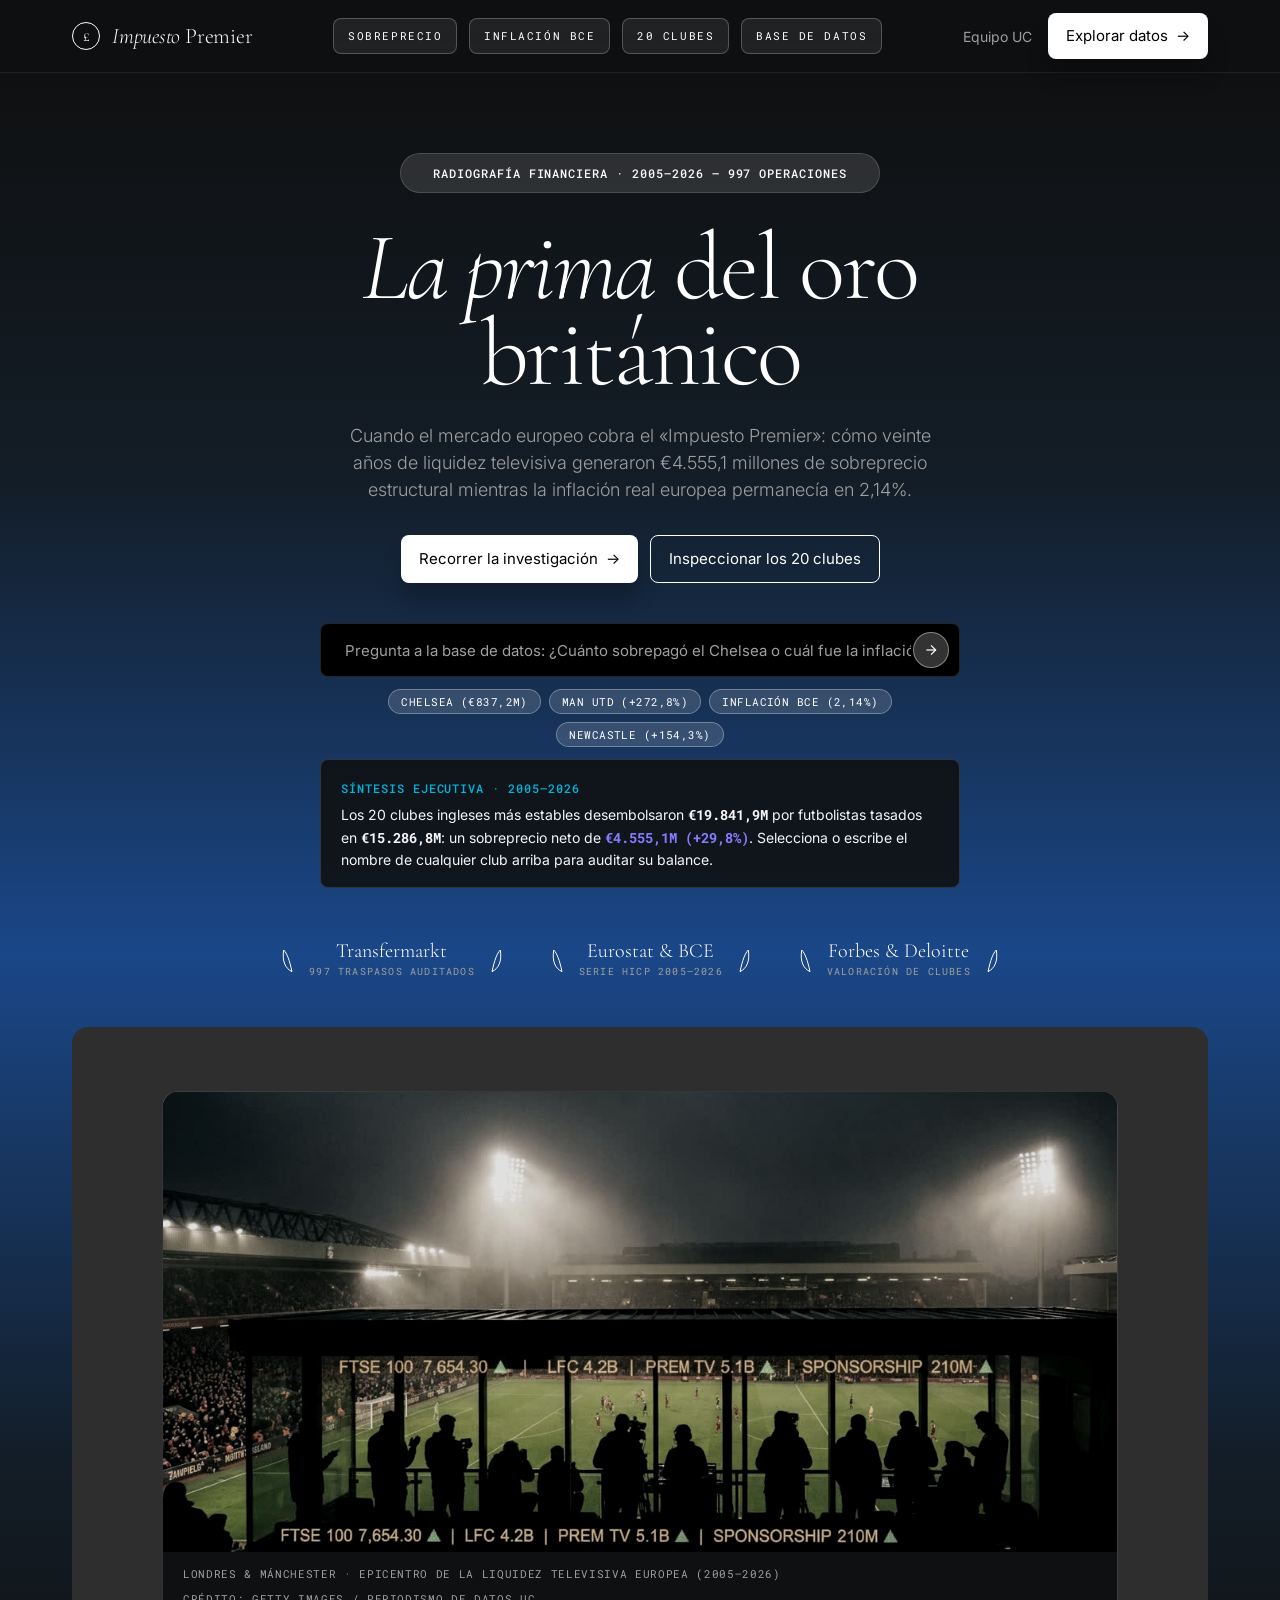
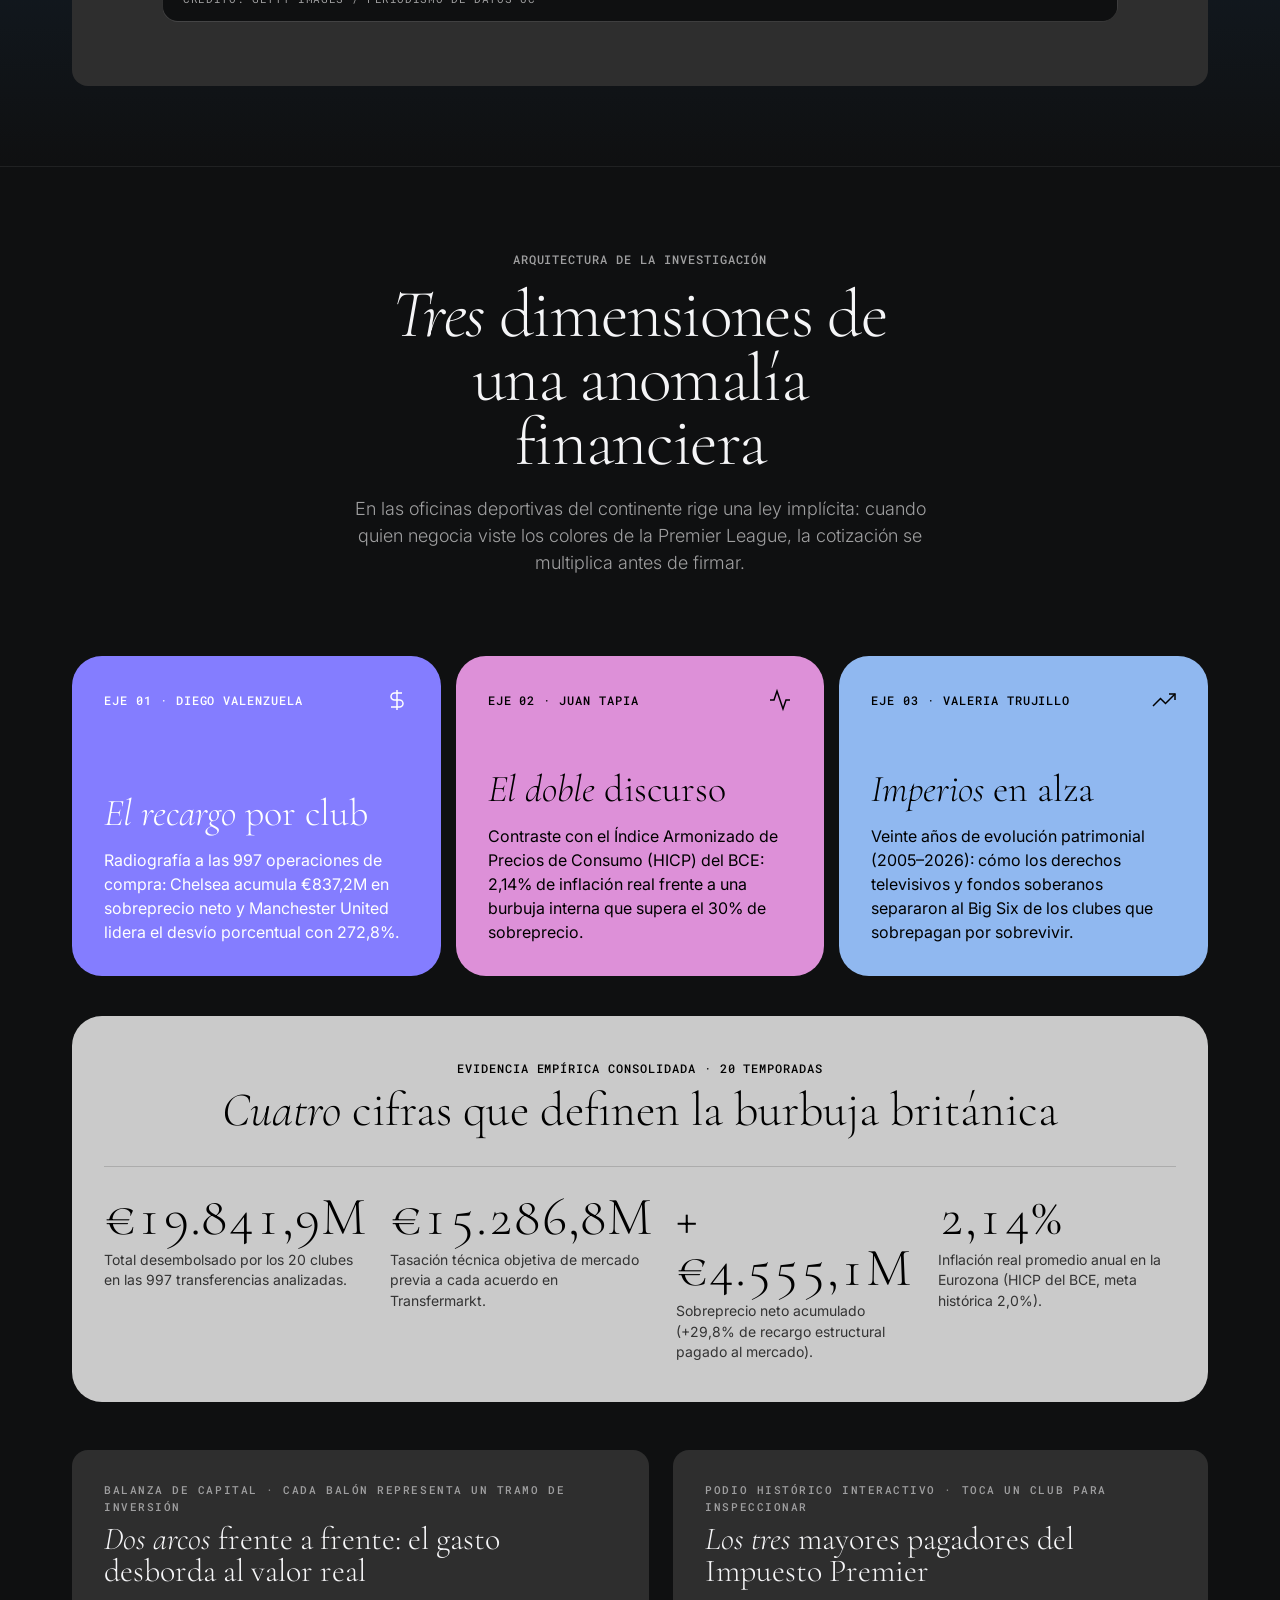
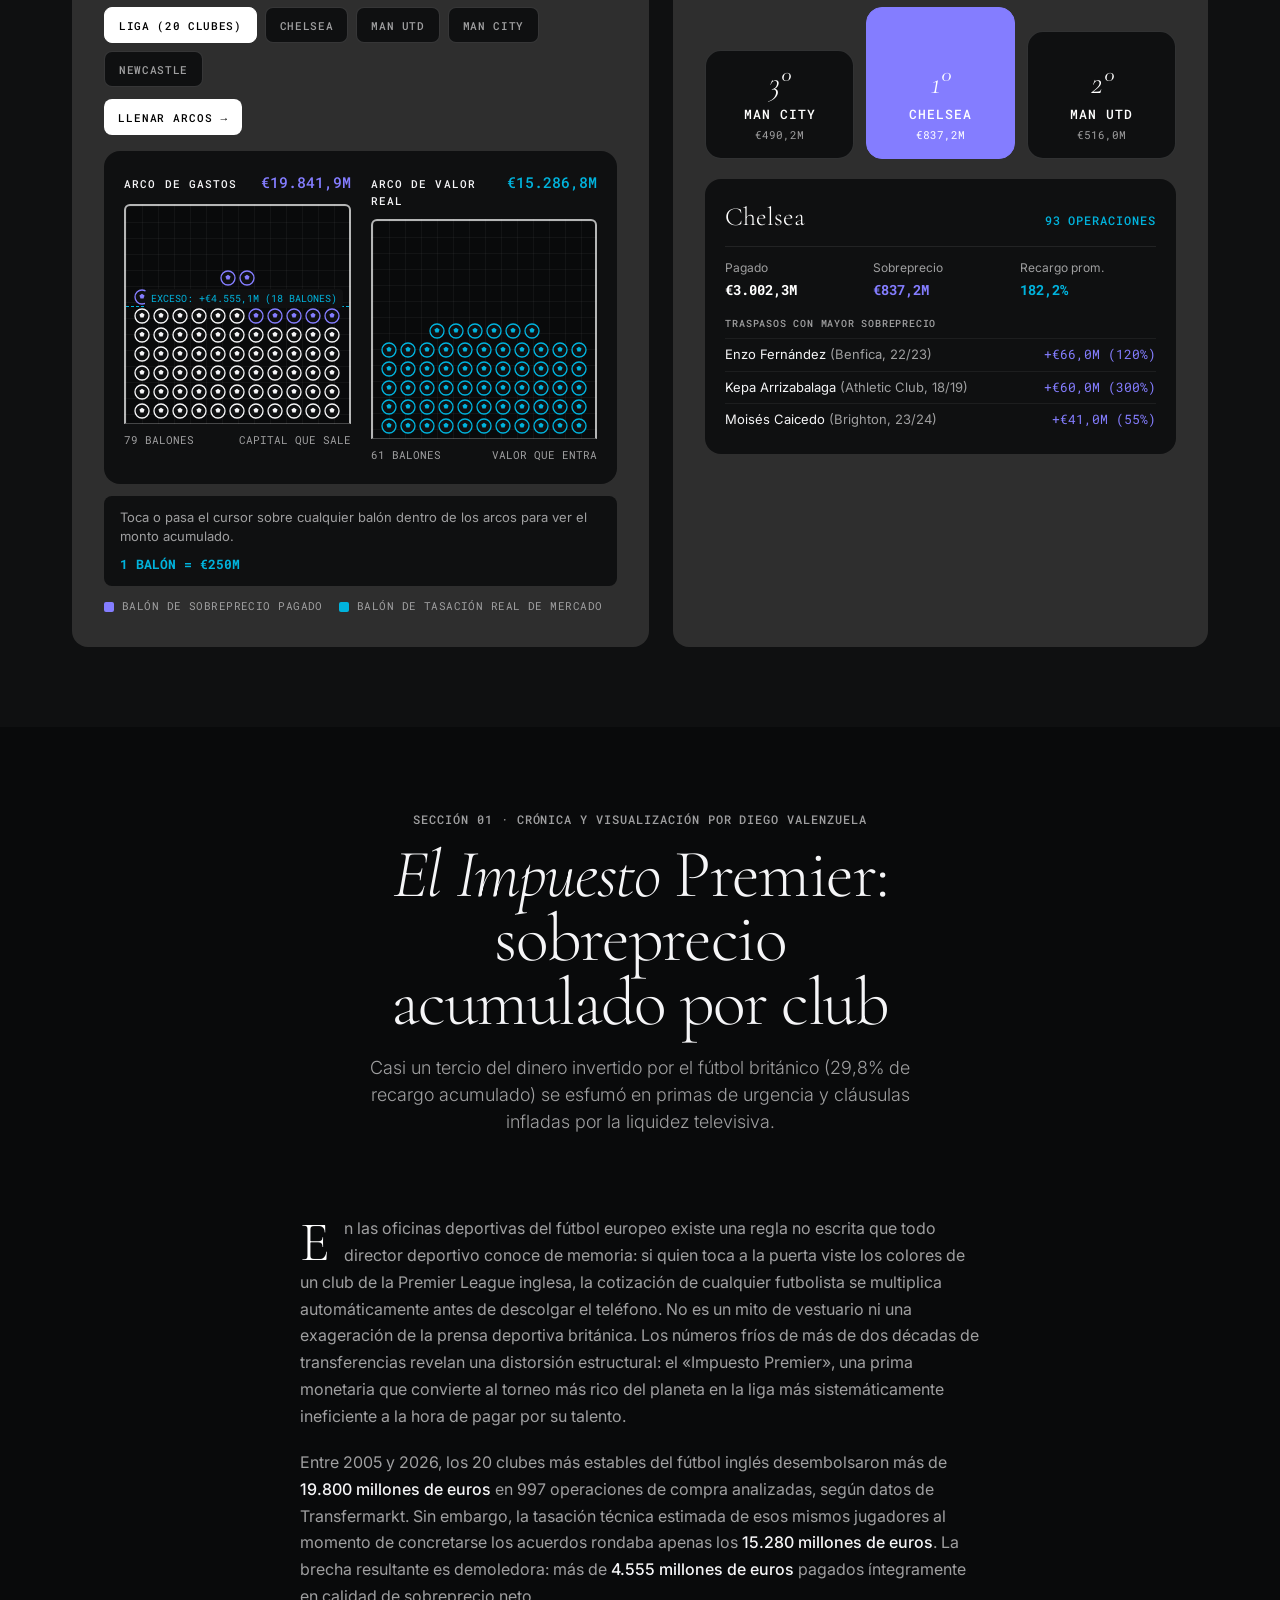
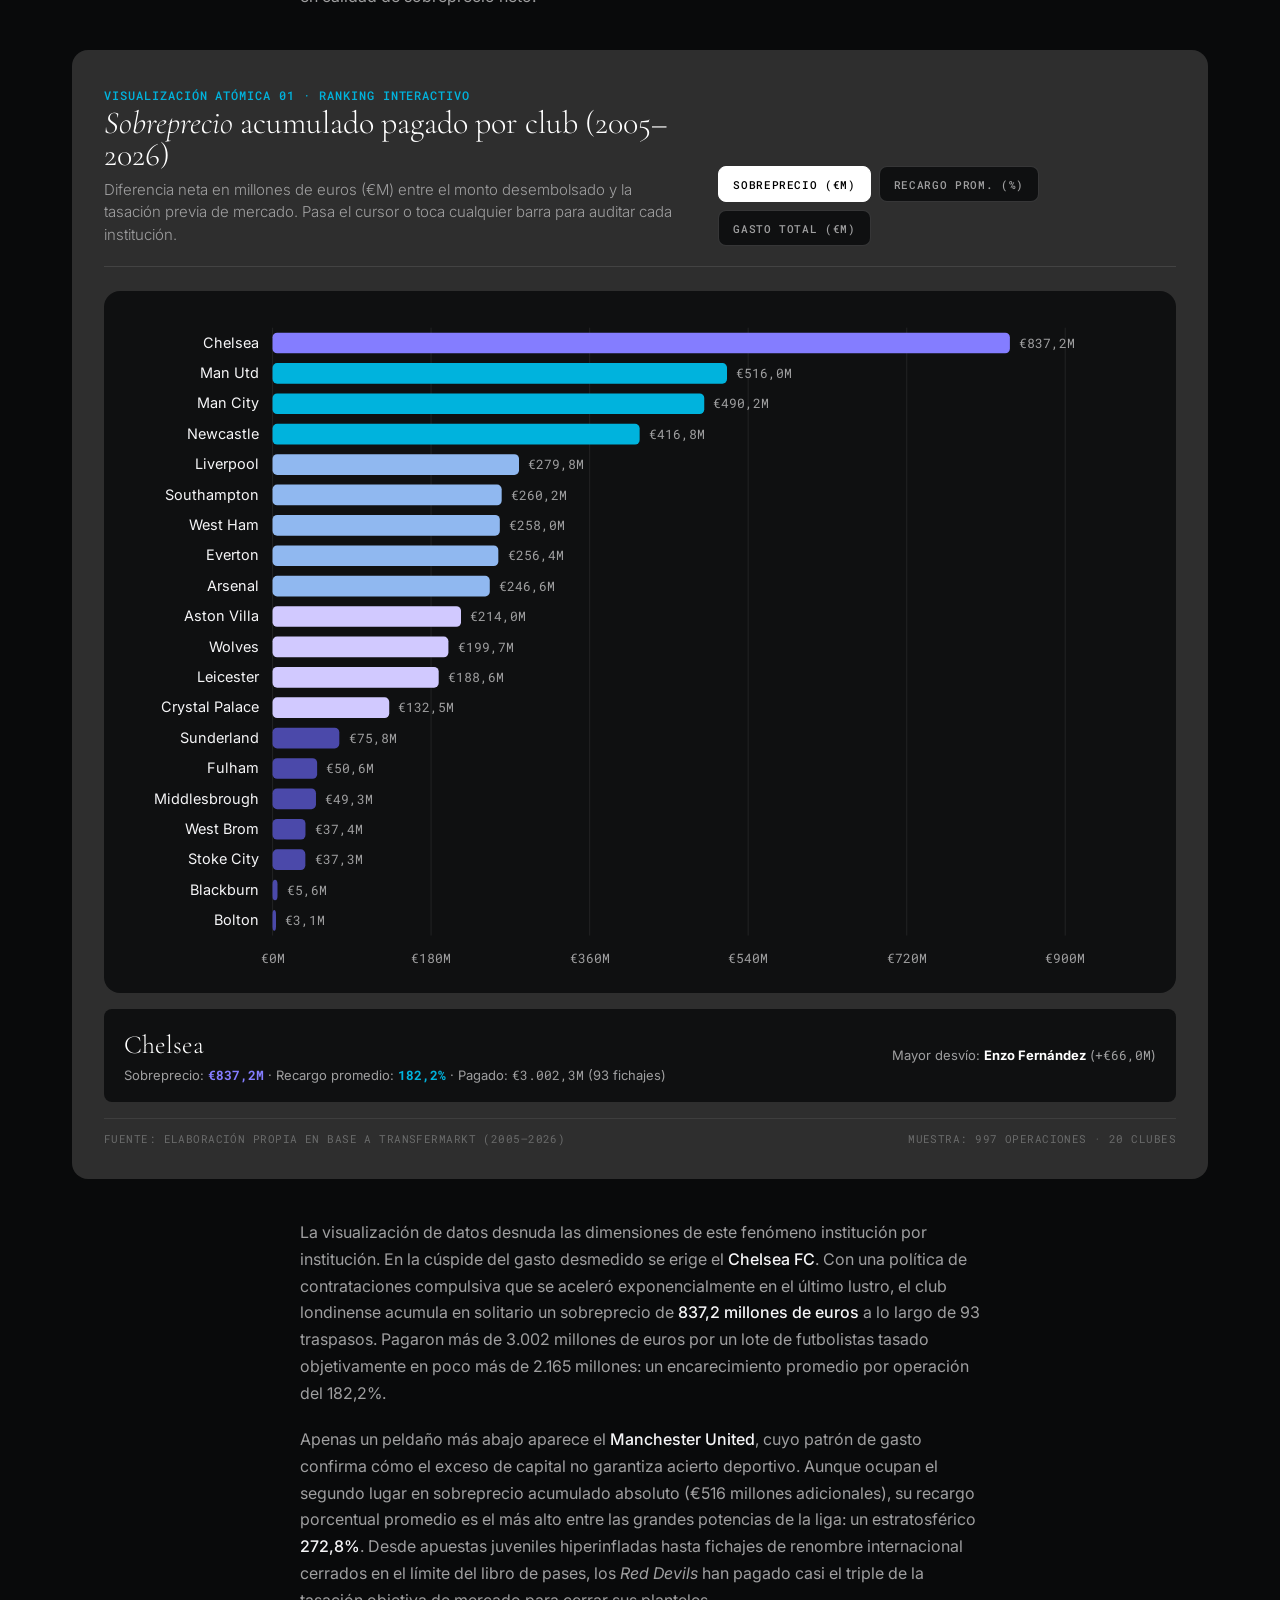
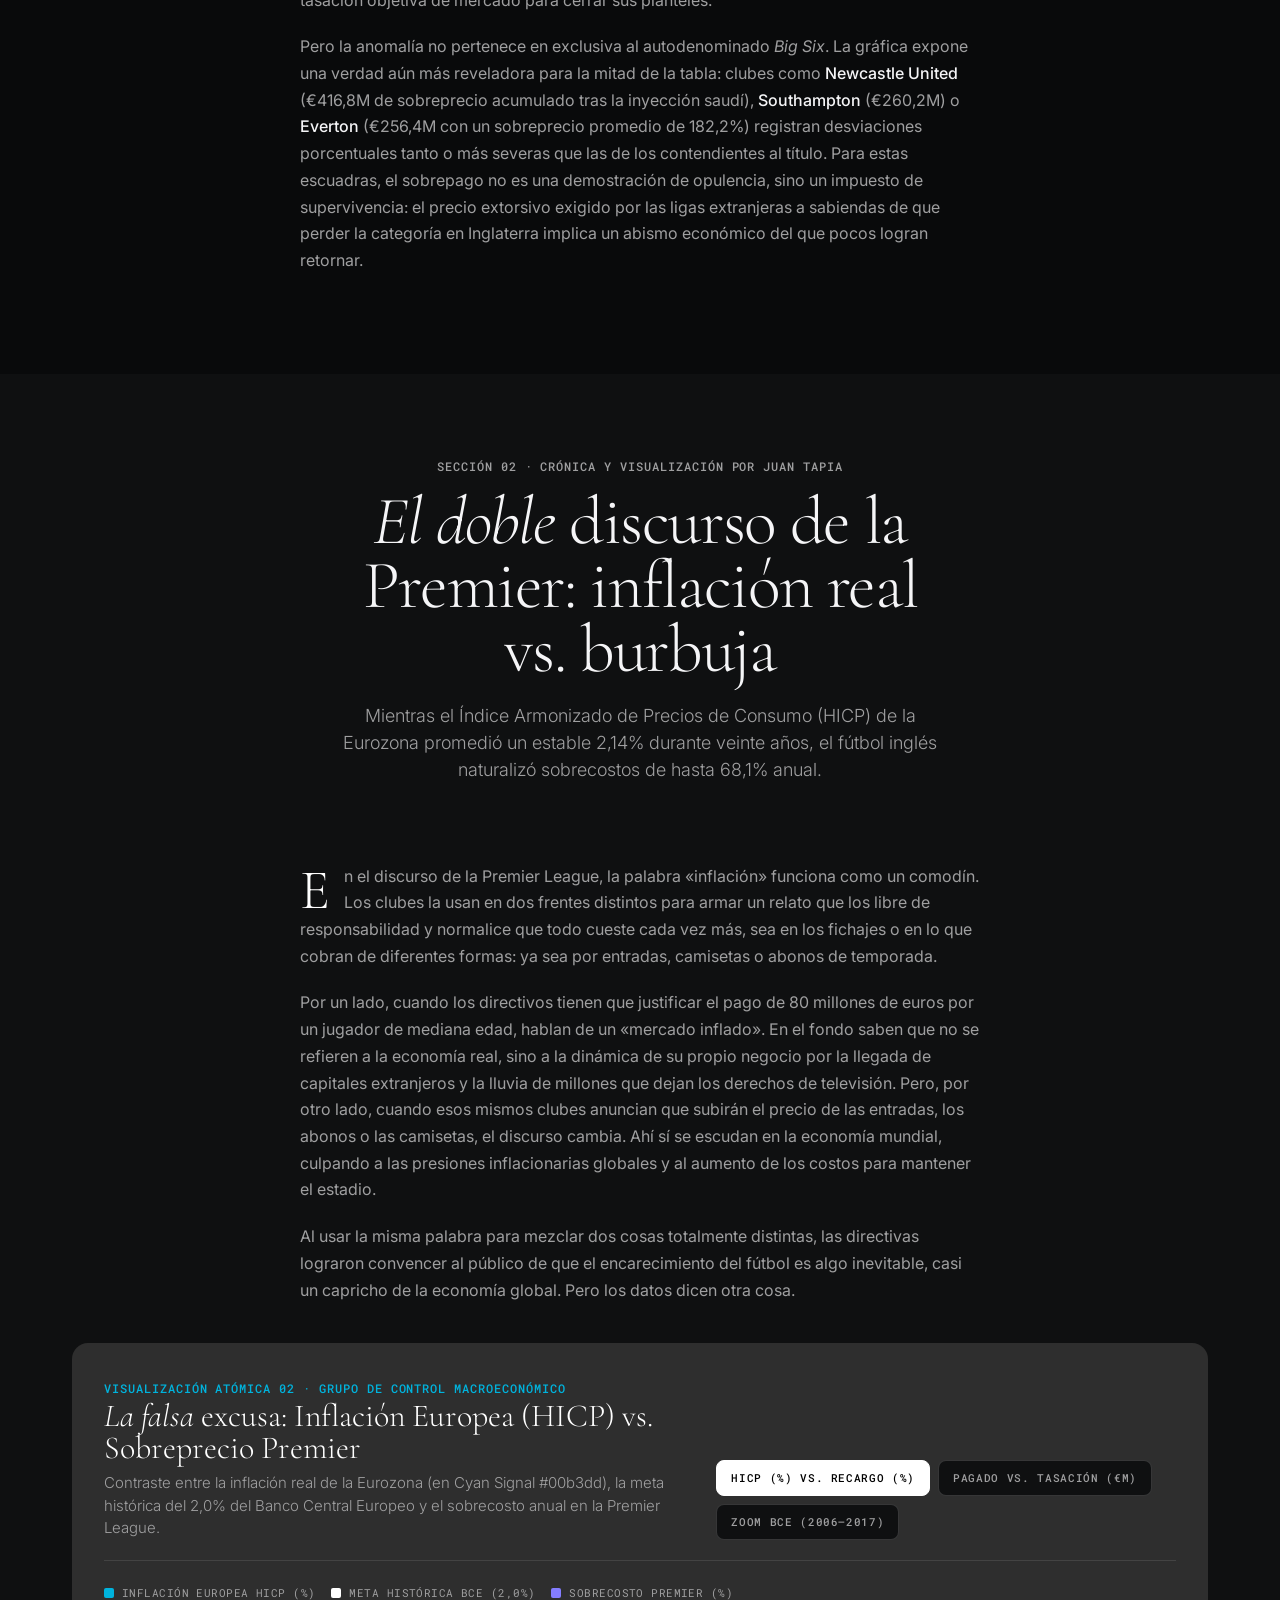
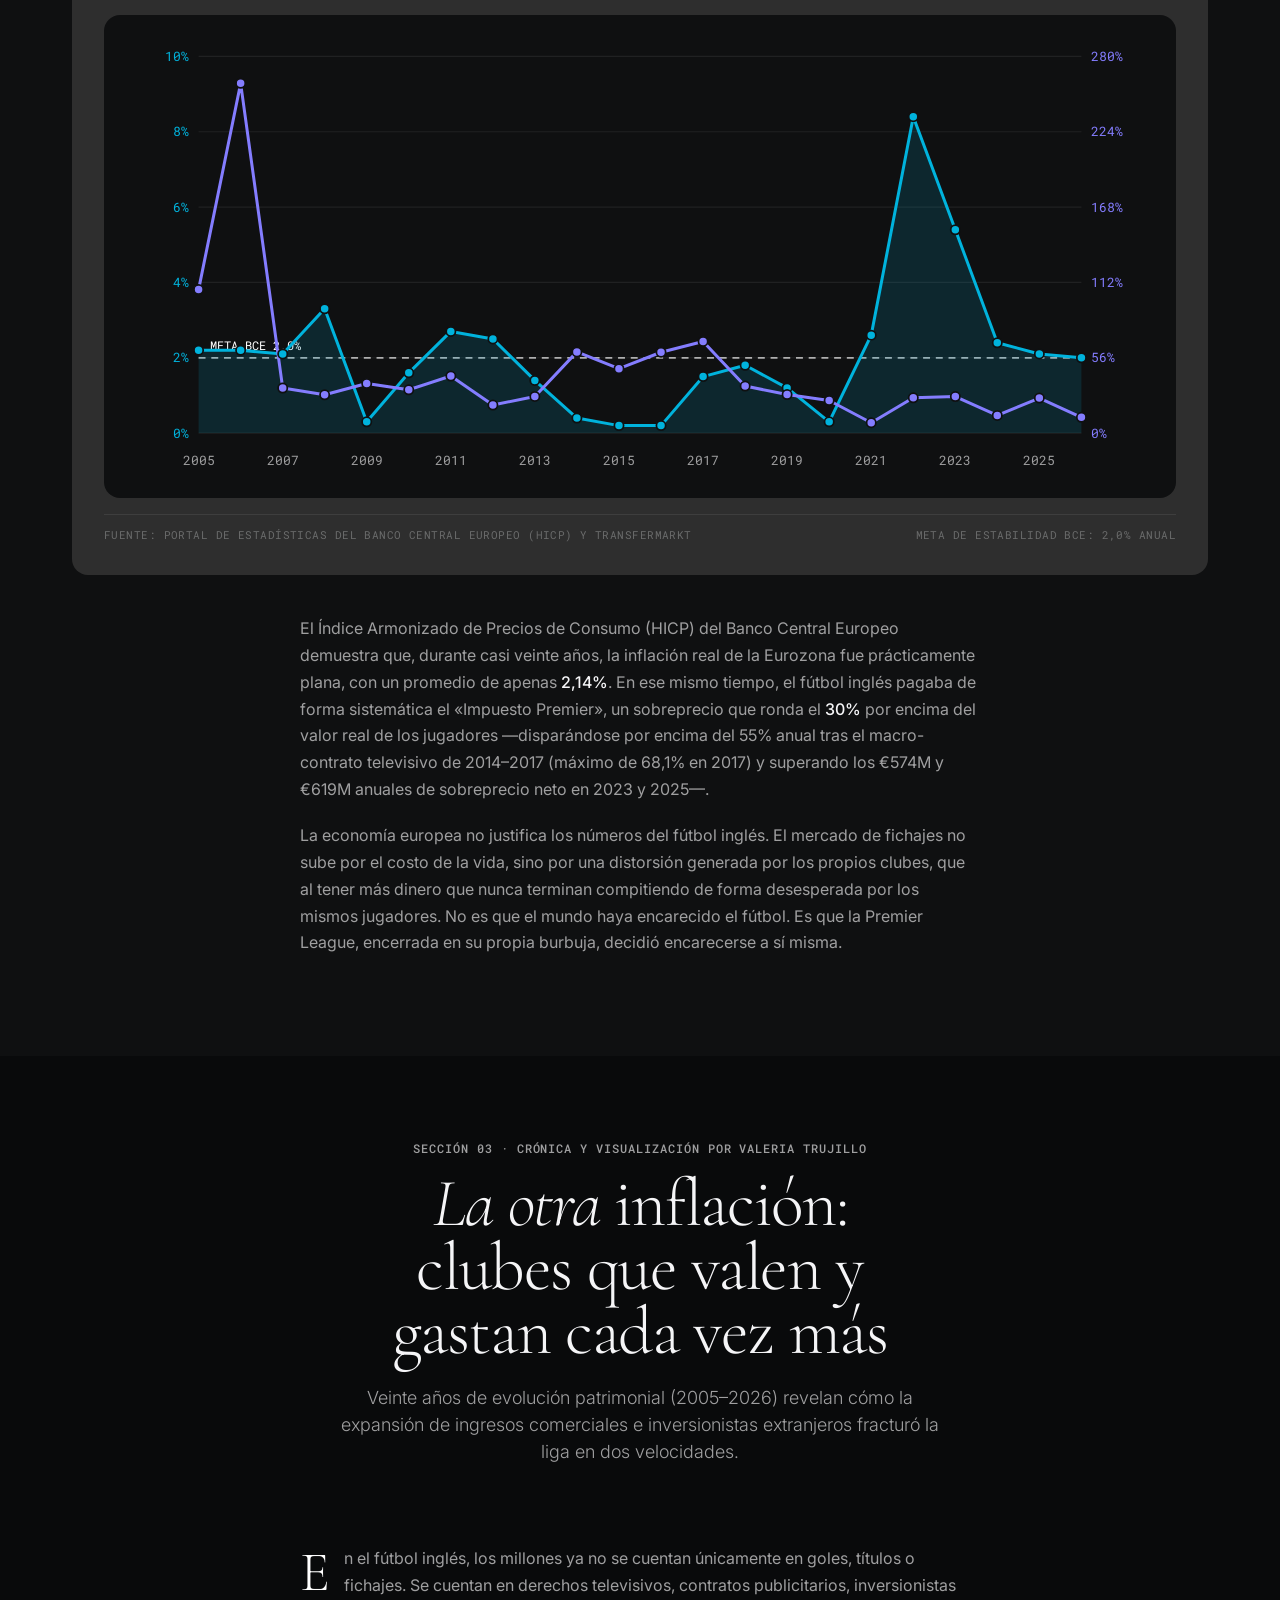
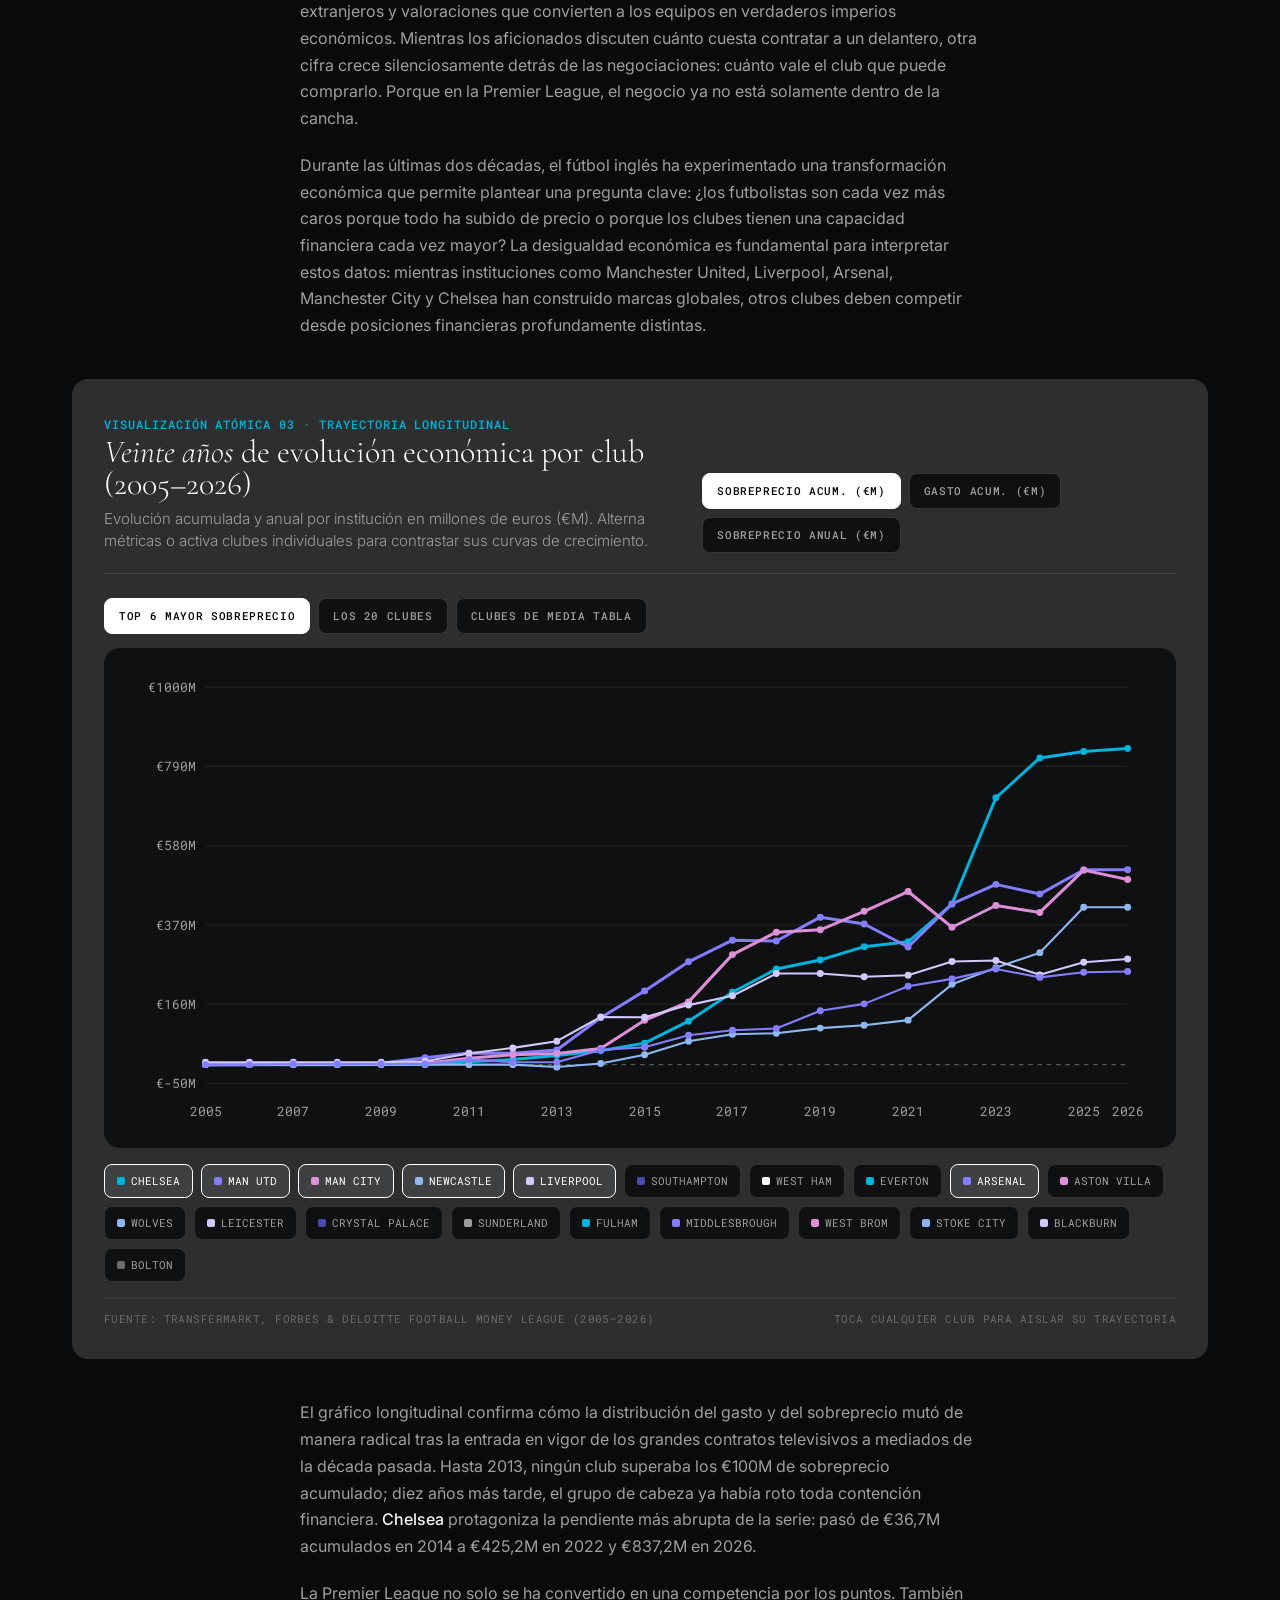
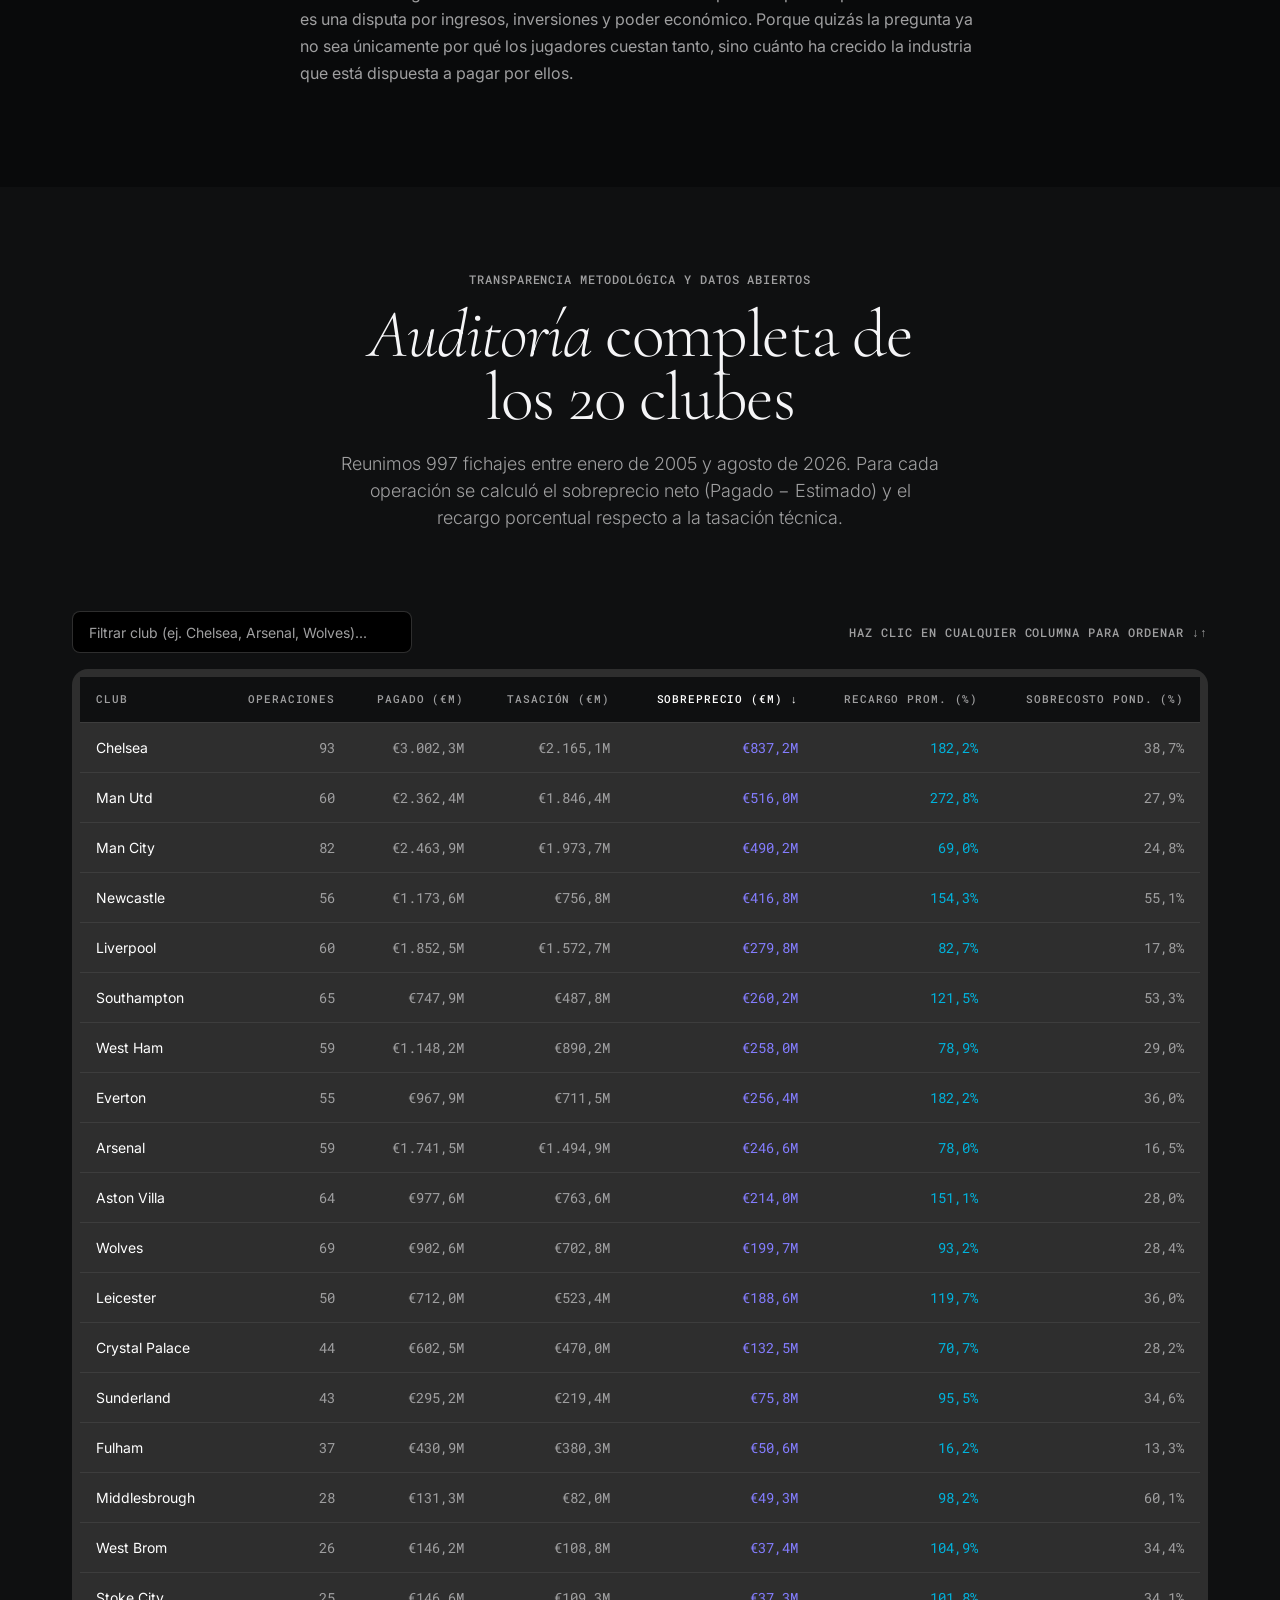
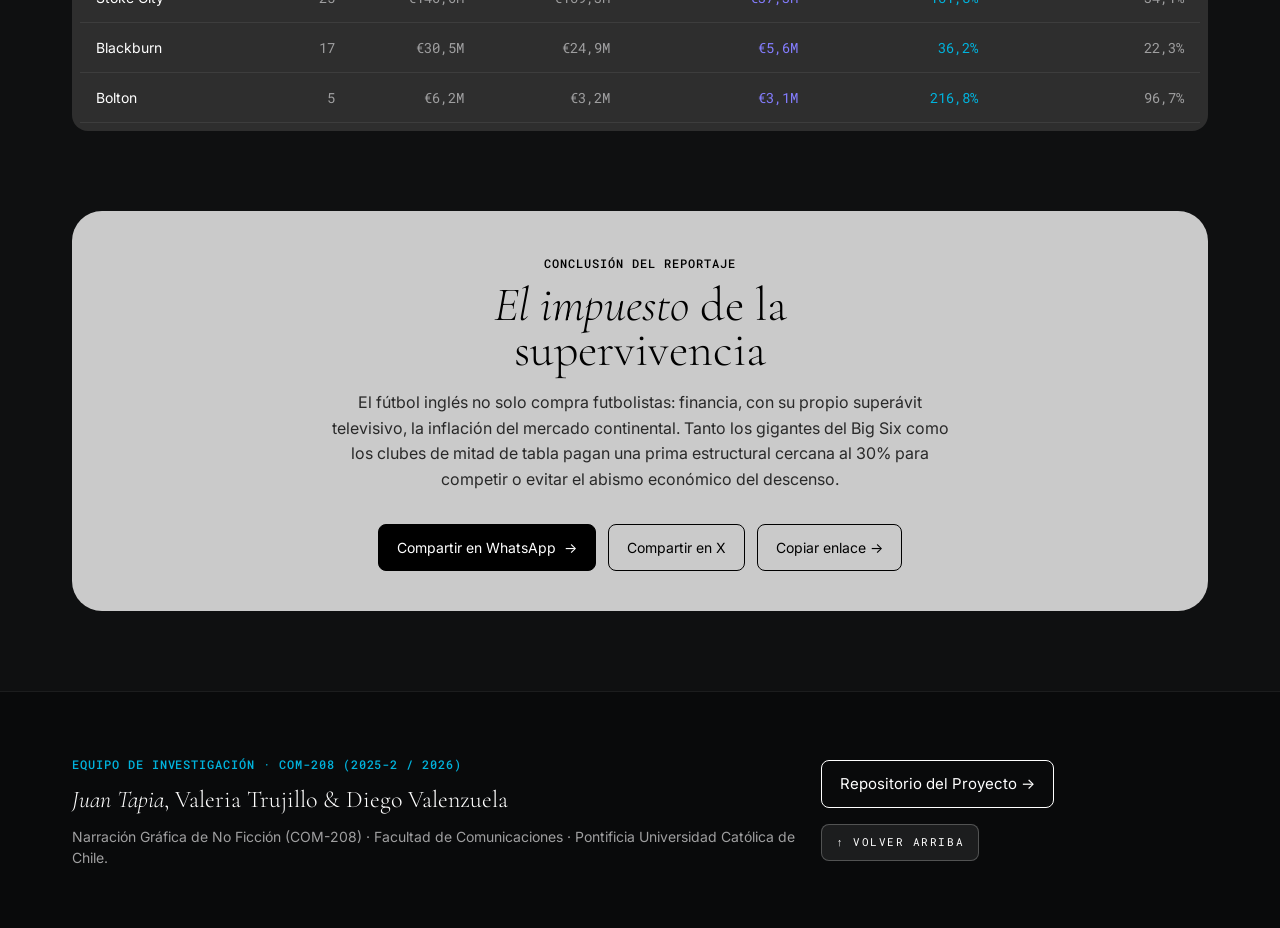
==== docs/index.html @ 6917ffe2 "Entrega 05: Webstory versión preliminar en /docs (estilo Origin Financial) y documentación completa " ====
<!doctype html>
<html lang="es">
<head>
  <meta charset="UTF-8" />
  <meta name="viewport" content="width=device-width, initial-scale=1.0" />
  <title>El Impuesto Premier — Radiografía al sobreprecio en la Premier League (2005–2026)</title>
  <meta name="description" content="Radiografía al sobreprecio e inflación en el mercado de fichajes del fútbol inglés (2005-2026). Análisis de 997 operaciones y más de €19.800M invertidos." />
  <link rel="preconnect" href="https://fonts.googleapis.com" />
  <link rel="preconnect" href="https://fonts.gstatic.com" crossorigin />
  <link href="https://fonts.googleapis.com/css2?family=Cormorant+Garamond:ital,wght@0,300;0,400;1,300;1,400&family=Inter:wght@300;400;500&family=Roboto+Mono:wght@400;500&display=swap" rel="stylesheet" />
  <link rel="stylesheet" href="style.css" />
</head>
<body>
  <div id="chartTooltip" class="chart-tooltip" role="tooltip" aria-hidden="true"></div>

  <!-- Sticky Glassmorphic Navigation Bar (Origin Financial Style) -->
  <header class="site-header">
    <div class="container header-inner">
      <a href="#inicio" class="brand-mark">
        <span class="brand-icon">£</span>
        <span class="brand-wordmark"><em>Impuesto</em> Premier</span>
      </a>
      <nav class="nav-links" aria-label="Navegación principal">
        <a href="#sobreprecio" class="nav-glass-btn">Sobreprecio</a>
        <a href="#inflacion" class="nav-glass-btn">Inflación BCE</a>
        <a href="#clubes" class="nav-glass-btn">20 Clubes</a>
        <a href="#metodologia" class="nav-glass-btn">Base de Datos</a>
      </nav>
      <div class="header-actions">
        <a href="#equipo" class="nav-text-link">Equipo UC</a>
        <a href="#sobreprecio" class="btn-primary-cta">Explorar datos <span>→</span></a>
        <button type="button" class="menu-toggle" id="menuToggle" aria-expanded="false" aria-label="Abrir menú">
          <svg width="18" height="18" viewBox="0 0 24 24" fill="none" stroke="currentColor" stroke-width="1.5" aria-hidden="true">
            <line x1="3" y1="7" x2="21" y2="7"/><line x1="3" y1="12" x2="21" y2="12"/><line x1="3" y1="17" x2="21" y2="17"/>
          </svg>
        </button>
      </div>
    </div>
    <nav class="mobile-drawer" id="mobileDrawer" aria-label="Navegación móvil">
      <a href="#inicio" class="nav-glass-btn">Inicio</a>
      <a href="#sobreprecio" class="nav-glass-btn">01 · Sobreprecio</a>
      <a href="#inflacion" class="nav-glass-btn">02 · Inflación BCE</a>
      <a href="#clubes" class="nav-glass-btn">03 · Evolución 20 Clubes</a>
      <a href="#metodologia" class="nav-glass-btn">04 · Metodología y Tabla</a>
      <a href="#equipo" class="nav-glass-btn">05 · Equipo</a>
    </nav>
    <div class="reading-progress" id="readingProgress" aria-hidden="true"></div>
  </header>

  <main>
    <!-- 1. HERO SECTION — Sky Atmosphere + Whisper-Weight 300 Display + AI Data Advisor -->
    <section id="inicio" class="hero">
      <div class="container hero-center">
        <div class="promo-eyebrow-badge">
          <span>RADIOGRAFÍA FINANCIERA · 2005–2026 — 997 OPERACIONES</span>
        </div>

        <h1 class="display-headline"><em>La prima</em> del oro británico</h1>

        <p class="section-subhead">
          Cuando el mercado europeo cobra el «Impuesto Premier»: cómo veinte años de liquidez televisiva generaron €4.555,1 millones de sobreprecio estructural mientras la inflación real europea permanecía en 2,14%.
        </p>

        <div class="hero-cta-row">
          <a href="#sobreprecio" class="btn-primary-cta">Recorrer la investigación <span>→</span></a>
          <a href="#metodologia" class="btn-ghost-outline">Inspeccionar los 20 clubes</a>
        </div>

        <!-- Origin Financial AI / Natural-Language Data Prompt Component -->
        <div class="ai-prompt-box" aria-label="Consultor interactivo de la base de datos">
          <form class="ai-prompt-form" id="aiPromptForm">
            <input
              type="text"
              id="aiPromptInput"
              class="ai-prompt-input"
              placeholder="Pregunta a la base de datos: ¿Cuánto sobrepagó el Chelsea o cuál fue la inflación del BCE?"
              aria-label="Consultar club o indicador en la base de datos"
            />
            <button type="submit" class="ai-prompt-submit" aria-label="Consultar datos">
              <svg width="16" height="16" viewBox="0 0 24 24" fill="none" stroke="currentColor" stroke-width="1.8" aria-hidden="true">
                <line x1="5" y1="12" x2="19" y2="12"/><polyline points="12 5 19 12 12 19"/>
              </svg>
            </button>
          </form>
          <div class="ai-prompt-suggestions">
            <button type="button" class="pill-badge-btn" data-ai-query="Chelsea">Chelsea (€837,2M)</button>
            <button type="button" class="pill-badge-btn" data-ai-query="Manchester United">Man Utd (+272,8%)</button>
            <button type="button" class="pill-badge-btn" data-ai-query="Inflación BCE">Inflación BCE (2,14%)</button>
            <button type="button" class="pill-badge-btn" data-ai-query="Newcastle">Newcastle (+154,3%)</button>
          </div>
          <div class="ai-answer-panel" id="aiAnswerPanel" aria-live="polite">
            <div class="mono-label" style="color:var(--color-cyan-signal);margin-bottom:4px;">SÍNTESIS EJECUTIVA · 2005–2026</div>
            Los 20 clubes ingleses más estables desembolsaron <strong class="tabular">€19.841,9M</strong> por futbolistas tasados en <strong class="tabular">€15.286,8M</strong>: un sobreprecio neto de <strong class="tabular" style="color:var(--color-iris-gleam);">€4.555,1M (+29,8%)</strong>. Selecciona o escribe el nombre de cualquier club arriba para auditar su balance.
          </div>
        </div>

        <!-- Award Laurel Badges (Sources & Verification) -->
        <div class="laurel-row" aria-label="Fuentes de verificación de datos">
          <div class="laurel-badge">
            <svg width="20" height="32" viewBox="0 0 24 36" fill="none" stroke="currentColor" stroke-width="1.2" aria-hidden="true"><path d="M18 32C10 28 6 20 8 6C12 10 15 18 18 32Z"/></svg>
            <div class="laurel-text-wrap">
              <span class="laurel-source">Transfermarkt</span>
              <span class="laurel-sub">997 TRASPASOS AUDITADOS</span>
            </div>
            <svg width="20" height="32" viewBox="0 0 24 36" fill="none" stroke="currentColor" stroke-width="1.2" aria-hidden="true"><path d="M6 32C14 28 18 20 16 6C12 10 9 18 6 32Z"/></svg>
          </div>
          <div class="laurel-badge">
            <svg width="20" height="32" viewBox="0 0 24 36" fill="none" stroke="currentColor" stroke-width="1.2" aria-hidden="true"><path d="M18 32C10 28 6 20 8 6C12 10 15 18 18 32Z"/></svg>
            <div class="laurel-text-wrap">
              <span class="laurel-source">Eurostat &amp; BCE</span>
              <span class="laurel-sub">SERIE HICP 2005–2026</span>
            </div>
            <svg width="20" height="32" viewBox="0 0 24 36" fill="none" stroke="currentColor" stroke-width="1.2" aria-hidden="true"><path d="M6 32C14 28 18 20 16 6C12 10 9 18 6 32Z"/></svg>
          </div>
          <div class="laurel-badge">
            <svg width="20" height="32" viewBox="0 0 24 36" fill="none" stroke="currentColor" stroke-width="1.2" aria-hidden="true"><path d="M18 32C10 28 6 20 8 6C12 10 15 18 18 32Z"/></svg>
            <div class="laurel-text-wrap">
              <span class="laurel-source">Forbes &amp; Deloitte</span>
              <span class="laurel-sub">VALORACIÓN DE CLUBES</span>
            </div>
            <svg width="20" height="32" viewBox="0 0 24 36" fill="none" stroke="currentColor" stroke-width="1.2" aria-hidden="true"><path d="M6 32C14 28 18 20 16 6C12 10 9 18 6 32Z"/></svg>
          </div>
        </div>

        <!-- Graphite Showcase Module (90px internal padding on desktop) -->
        <div class="showcase-band">
          <figure class="showcase-frame" style="margin:0;">
            <div class="showcase-media">
              <img
              src="[data-uri]"
              alt="Vista nocturna de un estadio de la Premier League inglesa iluminado con reflejos financieros sobre el palco de prensa"
              referrerpolicy="no-referrer"
            />
            </div>
            <figcaption class="showcase-caption">
              <span>LONDRES &amp; MÁNCHESTER · EPICENTRO DE LA LIQUIDEZ TELEVISIVA EUROPEA (2005–2026)</span>
              <span>CRÉDITO: GETTY IMAGES / PERIODISMO DE DATOS UC</span>
            </figcaption>
          </figure>
        </div>
      </div>
    </section>

    <!-- 2. THREE CHROMATIC FEATURE CATEGORY CARDS + SILVER INVERTED STAT BLOCK -->
    <section class="story-section">
      <div class="container">
        <div class="section-header-center">
          <span class="mono-label">ARQUITECTURA DE LA INVESTIGACIÓN</span>
          <h2 class="section-display-title"><em>Tres</em> dimensiones de una anomalía financiera</h2>
          <p class="section-subhead">
            En las oficinas deportivas del continente rige una ley implícita: cuando quien negocia viste los colores de la Premier League, la cotización se multiplica antes de firmar.
          </p>
        </div>

        <!-- 3-Column Full-Bleed Chromatic Category Tiles (Origin Financial Signature) -->
        <div class="category-grid">
          <a href="#sobreprecio" class="feature-category-card iris">
            <div class="feature-card-top">
              <span class="mono-label">EJE 01 · DIEGO VALENZUELA</span>
              <svg width="24" height="24" viewBox="0 0 24 24" fill="none" stroke="currentColor" stroke-width="1.5" aria-hidden="true">
                <path d="M12 2v20M17 5H9.5a3.5 3.5 0 0 0 0 7h5a3.5 3.5 0 0 1 0 7H6"/>
              </svg>
            </div>
            <div>
              <h3 class="feature-card-title"><em>El recargo</em> por club</h3>
              <p class="feature-card-desc">
                Radiografía a las 997 operaciones de compra: Chelsea acumula €837,2M en sobreprecio neto y Manchester United lidera el desvío porcentual con 272,8%.
              </p>
            </div>
          </a>

          <a href="#inflacion" class="feature-category-card orchid">
            <div class="feature-card-top">
              <span class="mono-label">EJE 02 · JUAN TAPIA</span>
              <svg width="24" height="24" viewBox="0 0 24 24" fill="none" stroke="currentColor" stroke-width="1.5" aria-hidden="true">
                <polyline points="22 12 18 12 15 21 9 3 6 12 2 12"/>
              </svg>
            </div>
            <div>
              <h3 class="feature-card-title"><em>El doble</em> discurso</h3>
              <p class="feature-card-desc">
                Contraste con el Índice Armonizado de Precios de Consumo (HICP) del BCE: 2,14% de inflación real frente a una burbuja interna que supera el 30% de sobreprecio.
              </p>
            </div>
          </a>

          <a href="#clubes" class="feature-category-card periwinkle">
            <div class="feature-card-top">
              <span class="mono-label">EJE 03 · VALERIA TRUJILLO</span>
              <svg width="24" height="24" viewBox="0 0 24 24" fill="none" stroke="currentColor" stroke-width="1.5" aria-hidden="true">
                <polyline points="23 6 13.5 15.5 8.5 10.5 1 18"/><polyline points="17 6 23 6 23 12"/>
              </svg>
            </div>
            <div>
              <h3 class="feature-card-title"><em>Imperios</em> en alza</h3>
              <p class="feature-card-desc">
                Veinte años de evolución patrimonial (2005–2026): cómo los derechos televisivos y fondos soberanos separaron al Big Six de los clubes que sobrepagan por sobrevivir.
              </p>
            </div>
          </a>
        </div>

        <!-- Silver Inverted Card (#cacaca surface, #000000 text) -->
        <div class="stat-inverted-card" aria-label="Magnitudes principales del estudio">
          <div class="inverted-header">
            <span class="mono-label" style="color:#000000;">EVIDENCIA EMPÍRICA CONSOLIDADA · 20 TEMPORADAS</span>
            <h3 class="inverted-title"><em>Cuatro</em> cifras que definen la burbuja británica</h3>
          </div>
          <div class="kpi-strip">
            <div class="kpi-item">
              <div class="kpi-value tabular">€19.841,9M</div>
              <div class="kpi-label">Total desembolsado por los 20 clubes en las 997 transferencias analizadas.</div>
            </div>
            <div class="kpi-item">
              <div class="kpi-value tabular">€15.286,8M</div>
              <div class="kpi-label">Tasación técnica objetiva de mercado previa a cada acuerdo en Transfermarkt.</div>
            </div>
            <div class="kpi-item">
              <div class="kpi-value tabular">+€4.555,1M</div>
              <div class="kpi-label">Sobreprecio neto acumulado (+29,8% de recargo estructural pagado al mercado).</div>
            </div>
            <div class="kpi-item">
              <div class="kpi-value tabular">2,14%</div>
              <div class="kpi-label">Inflación real promedio anual en la Eurozona (HICP del BCE, meta histórica 2,0%).</div>
            </div>
          </div>
        </div>

        <!-- Interactive Visual Metaphor: Football Goals Balance + Podium -->
        <div class="visual-grid">
          <div class="surface-card">
            <p class="card-kicker">BALANZA DE CAPITAL · CADA BALÓN REPRESENTA UN TRAMO DE INVERSIÓN</p>
            <h3 class="card-title"><em>Dos arcos</em> frente a frente: el gasto desborda al valor real</h3>
            <div class="goal-controls-bar">
              <div class="scale-controls" role="group" aria-label="Seleccionar club o muestra completa">
                <button type="button" class="seg-btn active" data-ball-scope="all">Liga (20 clubes)</button>
                <button type="button" class="seg-btn" data-ball-scope="Chelsea">Chelsea</button>
                <button type="button" class="seg-btn" data-ball-scope="Man Utd">Man Utd</button>
                <button type="button" class="seg-btn" data-ball-scope="Man City">Man City</button>
                <button type="button" class="seg-btn" data-ball-scope="Newcastle">Newcastle</button>
              </div>
              <button type="button" class="btn-replay-goals" id="replayGoalsBtn">Llenar arcos →</button>
            </div>
            <div class="goals-pitch">
              <div class="goal-panel">
                <div class="goal-scoreboard">
                  <span class="goal-panel-title">Arco de Gastos</span>
                  <span class="goal-panel-amount tabular" id="goalSpentVal" style="color:var(--color-iris-gleam);">€19.841,9M</span>
                </div>
                <div class="goal-frame" aria-label="Portería de gastos llenándose de balones">
                  <div class="goal-overflow-line" id="goalGapLine" style="bottom:77%;">
                    <span class="goal-overflow-tag" id="goalGapTag">EXCESO: +€4.555,1M</span>
                  </div>
                  <div class="goal-balls-chamber" id="goalSpentBalls"></div>
                </div>
                <div class="goal-footer-meta">
                  <span id="goalSpentCount" class="tabular">79 BALONES</span>
                  <span>CAPITAL QUE SALE</span>
                </div>
              </div>
              <div class="goal-panel">
                <div class="goal-scoreboard">
                  <span class="goal-panel-title">Arco de Valor Real</span>
                  <span class="goal-panel-amount tabular" id="goalEstVal" style="color:var(--color-cyan-signal);">€15.286,8M</span>
                </div>
                <div class="goal-frame" aria-label="Portería de valor real llenándose de balones">
                  <div class="goal-balls-chamber" id="goalEstBalls"></div>
                </div>
                <div class="goal-footer-meta">
                  <span id="goalEstCount" class="tabular">61 BALONES</span>
                  <span>VALOR QUE ENTRA</span>
                </div>
              </div>
            </div>
            <div class="goal-tooltip-bar" id="goalInspectorBar" aria-live="polite">
              <span id="goalInspectorText">Toca o pasa el cursor sobre cualquier balón dentro de los arcos para ver el monto acumulado.</span>
              <strong id="goalUnitBadge" class="tabular" style="color:var(--color-cyan-signal);">1 BALÓN = €250M</strong>
            </div>
            <div class="ball-legend">
              <span class="legend-item"><span class="legend-swatch" style="background:var(--color-iris-gleam);"></span> Balón de sobreprecio pagado</span>
              <span class="legend-item"><span class="legend-swatch" style="background:var(--color-cyan-signal);"></span> Balón de tasación real de mercado</span>
            </div>
          </div>

          <div class="surface-card">
            <p class="card-kicker">PODIO HISTÓRICO INTERACTIVO · TOCA UN CLUB PARA INSPECCIONAR</p>
            <h3 class="card-title"><em>Los tres</em> mayores pagadores del Impuesto Premier</h3>
            <div class="podium-stage" role="tablist" aria-label="Podio de sobreprecio acumulado">
              <button type="button" class="podium-btn rank-3" data-podium-club="Man City" role="tab" aria-selected="false">
                <span class="podium-rank"><em>3°</em></span>
                <span class="podium-abbr">MAN CITY</span>
                <span class="podium-overpay">€490,2M</span>
              </button>
              <button type="button" class="podium-btn rank-1 active" data-podium-club="Chelsea" role="tab" aria-selected="true">
                <span class="podium-rank"><em>1°</em></span>
                <span class="podium-abbr">CHELSEA</span>
                <span class="podium-overpay">€837,2M</span>
              </button>
              <button type="button" class="podium-btn rank-2" data-podium-club="Man Utd" role="tab" aria-selected="false">
                <span class="podium-rank"><em>2°</em></span>
                <span class="podium-abbr">MAN UTD</span>
                <span class="podium-overpay">€516,0M</span>
              </button>
            </div>
            <div class="podium-detail" id="podiumDetail" aria-live="polite"></div>
          </div>
        </div>
      </div>
    </section>

    <!-- 3. SECCIÓN 01: DIEGO VALENZUELA -->
    <section id="sobreprecio" class="story-section abyss">
      <div class="container">
        <div class="section-header-center">
          <span class="mono-label">SECCIÓN 01 · CRÓNICA Y VISUALIZACIÓN POR DIEGO VALENZUELA</span>
          <h2 class="section-display-title"><em>El Impuesto</em> Premier: sobreprecio acumulado por club</h2>
          <p class="section-subhead">
            Casi un tercio del dinero invertido por el fútbol británico (29,8% de recargo acumulado) se esfumó en primas de urgencia y cláusulas infladas por la liquidez televisiva.
          </p>
        </div>

        <div class="prose reading-column">
          <p class="drop-cap">En las oficinas deportivas del fútbol europeo existe una regla no escrita que todo director deportivo conoce de memoria: si quien toca a la puerta viste los colores de un club de la Premier League inglesa, la cotización de cualquier futbolista se multiplica automáticamente antes de descolgar el teléfono. No es un mito de vestuario ni una exageración de la prensa deportiva británica. Los números fríos de más de dos décadas de transferencias revelan una distorsión estructural: el «Impuesto Premier», una prima monetaria que convierte al torneo más rico del planeta en la liga más sistemáticamente ineficiente a la hora de pagar por su talento.</p>
          <p>Entre 2005 y 2026, los 20 clubes más estables del fútbol inglés desembolsaron más de <strong>19.800 millones de euros</strong> en 997 operaciones de compra analizadas, según datos de Transfermarkt. Sin embargo, la tasación técnica estimada de esos mismos jugadores al momento de concretarse los acuerdos rondaba apenas los <strong>15.280 millones de euros</strong>. La brecha resultante es demoledora: más de <strong>4.555 millones de euros</strong> pagados íntegramente en calidad de sobreprecio neto.</p>
        </div>

        <div class="chart-card">
          <div class="chart-header">
            <div>
              <span class="mono-label" style="color:var(--color-cyan-signal);">VISUALIZACIÓN ATÓMICA 01 · RANKING INTERACTIVO</span>
              <h3 class="chart-title"><em>Sobreprecio</em> acumulado pagado por club (2005–2026)</h3>
              <p class="chart-subtitle">Diferencia neta en millones de euros (€M) entre el monto desembolsado y la tasación previa de mercado. Pasa el cursor o toca cualquier barra para auditar cada institución.</p>
            </div>
            <div class="chart-controls" role="group" aria-label="Ordenar gráfico 01">
              <button type="button" class="seg-btn active" data-c1-mode="overpay">Sobreprecio (€M)</button>
              <button type="button" class="seg-btn" data-c1-mode="avgDef">Recargo prom. (%)</button>
              <button type="button" class="seg-btn" data-c1-mode="paid">Gasto total (€M)</button>
            </div>
          </div>
          <div class="svg-chart-wrap" id="chart01Wrap"></div>
          <div class="club-inspector">
            <div>
              <strong id="inspClubName" style="color:var(--color-pure);font-family:var(--font-lyon-display);font-weight:300;font-size:26px;">Chelsea</strong>
              <span id="inspClubStats" style="display:block;font-size:13px;color:var(--color-ash);margin-top:2px;"></span>
            </div>
            <div id="inspClubDeals" style="font-size:13px;color:var(--color-ash);"></div>
          </div>
          <div class="chart-source">
            <span>FUENTE: ELABORACIÓN PROPIA EN BASE A TRANSFERMARKT (2005–2026)</span>
            <span>MUESTRA: 997 OPERACIONES · 20 CLUBES</span>
          </div>
        </div>

        <div class="prose reading-column">
          <p>La visualización de datos desnuda las dimensiones de este fenómeno institución por institución. En la cúspide del gasto desmedido se erige el <strong>Chelsea FC</strong>. Con una política de contrataciones compulsiva que se aceleró exponencialmente en el último lustro, el club londinense acumula en solitario un sobreprecio de <strong>837,2 millones de euros</strong> a lo largo de 93 traspasos. Pagaron más de 3.002 millones de euros por un lote de futbolistas tasado objetivamente en poco más de 2.165 millones: un encarecimiento promedio por operación del 182,2%.</p>
          <p>Apenas un peldaño más abajo aparece el <strong>Manchester United</strong>, cuyo patrón de gasto confirma cómo el exceso de capital no garantiza acierto deportivo. Aunque ocupan el segundo lugar en sobreprecio acumulado absoluto (€516 millones adicionales), su recargo porcentual promedio es el más alto entre las grandes potencias de la liga: un estratosférico <strong>272,8%</strong>. Desde apuestas juveniles hiperinfladas hasta fichajes de renombre internacional cerrados en el límite del libro de pases, los <em>Red Devils</em> han pagado casi el triple de la tasación objetiva de mercado para cerrar sus planteles.</p>
          <p>Pero la anomalía no pertenece en exclusiva al autodenominado <em>Big Six</em>. La gráfica expone una verdad aún más reveladora para la mitad de la tabla: clubes como <strong>Newcastle United</strong> (€416,8M de sobreprecio acumulado tras la inyección saudí), <strong>Southampton</strong> (€260,2M) o <strong>Everton</strong> (€256,4M con un sobreprecio promedio de 182,2%) registran desviaciones porcentuales tanto o más severas que las de los contendientes al título. Para estas escuadras, el sobrepago no es una demostración de opulencia, sino un impuesto de supervivencia: el precio extorsivo exigido por las ligas extranjeras a sabiendas de que perder la categoría en Inglaterra implica un abismo económico del que pocos logran retornar.</p>
        </div>
      </div>
    </section>

    <!-- 4. SECCIÓN 02: JUAN TAPIA -->
    <section id="inflacion" class="story-section">
      <div class="container">
        <div class="section-header-center">
          <span class="mono-label">SECCIÓN 02 · CRÓNICA Y VISUALIZACIÓN POR JUAN TAPIA</span>
          <h2 class="section-display-title"><em>El doble</em> discurso de la Premier: inflación real vs. burbuja</h2>
          <p class="section-subhead">
            Mientras el Índice Armonizado de Precios de Consumo (HICP) de la Eurozona promedió un estable 2,14% durante veinte años, el fútbol inglés naturalizó sobrecostos de hasta 68,1% anual.
          </p>
        </div>

        <div class="prose reading-column">
          <p class="drop-cap">En el discurso de la Premier League, la palabra «inflación» funciona como un comodín. Los clubes la usan en dos frentes distintos para armar un relato que los libre de responsabilidad y normalice que todo cueste cada vez más, sea en los fichajes o en lo que cobran de diferentes formas: ya sea por entradas, camisetas o abonos de temporada.</p>
          <p>Por un lado, cuando los directivos tienen que justificar el pago de 80 millones de euros por un jugador de mediana edad, hablan de un «mercado inflado». En el fondo saben que no se refieren a la economía real, sino a la dinámica de su propio negocio por la llegada de capitales extranjeros y la lluvia de millones que dejan los derechos de televisión. Pero, por otro lado, cuando esos mismos clubes anuncian que subirán el precio de las entradas, los abonos o las camisetas, el discurso cambia. Ahí sí se escudan en la economía mundial, culpando a las presiones inflacionarias globales y al aumento de los costos para mantener el estadio.</p>
          <p>Al usar la misma palabra para mezclar dos cosas totalmente distintas, las directivas lograron convencer al público de que el encarecimiento del fútbol es algo inevitable, casi un capricho de la economía global. Pero los datos dicen otra cosa.</p>
        </div>

        <div class="chart-card">
          <div class="chart-header">
            <div>
              <span class="mono-label" style="color:var(--color-cyan-signal);">VISUALIZACIÓN ATÓMICA 02 · GRUPO DE CONTROL MACROECONÓMICO</span>
              <h3 class="chart-title"><em>La falsa</em> excusa: Inflación Europea (HICP) vs. Sobreprecio Premier</h3>
              <p class="chart-subtitle">Contraste entre la inflación real de la Eurozona (en Cyan Signal #00b3dd), la meta histórica del 2,0% del Banco Central Europeo y el sobrecosto anual en la Premier League.</p>
            </div>
            <div class="chart-controls" role="group" aria-label="Vistas del gráfico 02">
              <button type="button" class="seg-btn active" data-c2-mode="rates">HICP (%) vs. Recargo (%)</button>
              <button type="button" class="seg-btn" data-c2-mode="euros">Pagado vs. Tasación (€M)</button>
              <button type="button" class="seg-btn" data-c2-mode="bce">Zoom BCE (2006–2017)</button>
            </div>
          </div>
          <div class="chart-legend-bar" id="chart02Legend"></div>
          <div class="svg-chart-wrap" id="chart02Wrap"></div>
          <div class="chart-source">
            <span>FUENTE: PORTAL DE ESTADÍSTICAS DEL BANCO CENTRAL EUROPEO (HICP) Y TRANSFERMARKT</span>
            <span>META DE ESTABILIDAD BCE: 2,0% ANUAL</span>
          </div>
        </div>

        <div class="prose reading-column">
          <p>El Índice Armonizado de Precios de Consumo (HICP) del Banco Central Europeo demuestra que, durante casi veinte años, la inflación real de la Eurozona fue prácticamente plana, con un promedio de apenas <strong>2,14%</strong>. En ese mismo tiempo, el fútbol inglés pagaba de forma sistemática el «Impuesto Premier», un sobreprecio que ronda el <strong>30%</strong> por encima del valor real de los jugadores —disparándose por encima del 55% anual tras el macro-contrato televisivo de 2014–2017 (máximo de 68,1% en 2017) y superando los €574M y €619M anuales de sobreprecio neto en 2023 y 2025—.</p>
          <p>La economía europea no justifica los números del fútbol inglés. El mercado de fichajes no sube por el costo de la vida, sino por una distorsión generada por los propios clubes, que al tener más dinero que nunca terminan compitiendo de forma desesperada por los mismos jugadores. No es que el mundo haya encarecido el fútbol. Es que la Premier League, encerrada en su propia burbuja, decidió encarecerse a sí misma.</p>
        </div>
      </div>
    </section>

    <!-- 5. SECCIÓN 03: VALERIA TRUJILLO -->
    <section id="clubes" class="story-section abyss">
      <div class="container">
        <div class="section-header-center">
          <span class="mono-label">SECCIÓN 03 · CRÓNICA Y VISUALIZACIÓN POR VALERIA TRUJILLO</span>
          <h2 class="section-display-title"><em>La otra</em> inflación: clubes que valen y gastan cada vez más</h2>
          <p class="section-subhead">
            Veinte años de evolución patrimonial (2005–2026) revelan cómo la expansión de ingresos comerciales e inversionistas extranjeros fracturó la liga en dos velocidades.
          </p>
        </div>

        <div class="prose reading-column">
          <p class="drop-cap">En el fútbol inglés, los millones ya no se cuentan únicamente en goles, títulos o fichajes. Se cuentan en derechos televisivos, contratos publicitarios, inversionistas extranjeros y valoraciones que convierten a los equipos en verdaderos imperios económicos. Mientras los aficionados discuten cuánto cuesta contratar a un delantero, otra cifra crece silenciosamente detrás de las negociaciones: cuánto vale el club que puede comprarlo. Porque en la Premier League, el negocio ya no está solamente dentro de la cancha.</p>
          <p>Durante las últimas dos décadas, el fútbol inglés ha experimentado una transformación económica que permite plantear una pregunta clave: ¿los futbolistas son cada vez más caros porque todo ha subido de precio o porque los clubes tienen una capacidad financiera cada vez mayor? La desigualdad económica es fundamental para interpretar estos datos: mientras instituciones como Manchester United, Liverpool, Arsenal, Manchester City y Chelsea han construido marcas globales, otros clubes deben competir desde posiciones financieras profundamente distintas.</p>
        </div>

        <div class="chart-card">
          <div class="chart-header">
            <div>
              <span class="mono-label" style="color:var(--color-cyan-signal);">VISUALIZACIÓN ATÓMICA 03 · TRAYECTORIA LONGITUDINAL</span>
              <h3 class="chart-title"><em>Veinte años</em> de evolución económica por club (2005–2026)</h3>
              <p class="chart-subtitle">Evolución acumulada y anual por institución en millones de euros (€M). Alterna métricas o activa clubes individuales para contrastar sus curvas de crecimiento.</p>
            </div>
            <div class="chart-controls" role="group" aria-label="Métrica del gráfico 03">
              <button type="button" class="seg-btn active" data-c3-metric="cumOver">Sobreprecio acum. (€M)</button>
              <button type="button" class="seg-btn" data-c3-metric="cumPaid">Gasto acum. (€M)</button>
              <button type="button" class="seg-btn" data-c3-metric="yrOver">Sobreprecio anual (€M)</button>
            </div>
          </div>
          <div class="chart-controls" style="margin-bottom:14px;" role="group" aria-label="Grupos de clubes">
            <button type="button" class="seg-btn active" data-c3-preset="top6">Top 6 mayor sobreprecio</button>
            <button type="button" class="seg-btn" data-c3-preset="all">Los 20 clubes</button>
            <button type="button" class="seg-btn" data-c3-preset="mid">Clubes de media tabla</button>
          </div>
          <div class="svg-chart-wrap" id="chart03Wrap"></div>
          <div class="club-selector-pills" id="c3ClubToggles" aria-label="Activar o desactivar clubes individuales"></div>
          <div class="chart-source">
            <span>FUENTE: TRANSFERMARKT, FORBES &amp; DELOITTE FOOTBALL MONEY LEAGUE (2005–2026)</span>
            <span>TOCA CUALQUIER CLUB PARA AISLAR SU TRAYECTORIA</span>
          </div>
        </div>

        <div class="prose reading-column">
          <p>El gráfico longitudinal confirma cómo la distribución del gasto y del sobreprecio mutó de manera radical tras la entrada en vigor de los grandes contratos televisivos a mediados de la década pasada. Hasta 2013, ningún club superaba los €100M de sobreprecio acumulado; diez años más tarde, el grupo de cabeza ya había roto toda contención financiera. <strong>Chelsea</strong> protagoniza la pendiente más abrupta de la serie: pasó de €36,7M acumulados en 2014 a €425,2M en 2022 y €837,2M en 2026.</p>
          <p>La Premier League no solo se ha convertido en una competencia por los puntos. También es una disputa por ingresos, inversiones y poder económico. Porque quizás la pregunta ya no sea únicamente por qué los jugadores cuestan tanto, sino cuánto ha crecido la industria que está dispuesta a pagar por ellos.</p>
        </div>
      </div>
    </section>

    <!-- 6. METODOLOGÍA Y TABLA INTERACTIVA DE LOS 20 CLUBES -->
    <section id="metodologia" class="story-section">
      <div class="container">
        <div class="section-header-center">
          <span class="mono-label">TRANSPARENCIA METODOLÓGICA Y DATOS ABIERTOS</span>
          <h2 class="section-display-title"><em>Auditoría</em> completa de los 20 clubes</h2>
          <p class="section-subhead">
            Reunimos 997 fichajes entre enero de 2005 y agosto de 2026. Para cada operación se calculó el sobreprecio neto (Pagado − Estimado) y el recargo porcentual respecto a la tasación técnica.
          </p>
        </div>

        <div class="table-toolbar">
          <input type="search" id="clubSearch" class="search-input" placeholder="Filtrar club (ej. Chelsea, Arsenal, Wolves)..." aria-label="Filtrar tabla de clubes" />
          <span class="mono-label" style="color:var(--color-ash);">HAZ CLIC EN CUALQUIER COLUMNA PARA ORDENAR ↓↑</span>
        </div>

        <div class="table-wrap">
          <table>
            <thead>
              <tr>
                <th>Club</th>
                <th class="num"><button type="button" class="sort-th-btn" data-sort="count">Operaciones</button></th>
                <th class="num"><button type="button" class="sort-th-btn" data-sort="paid">Pagado (€M)</button></th>
                <th class="num"><button type="button" class="sort-th-btn" data-sort="est">Tasación (€M)</button></th>
                <th class="num"><button type="button" class="sort-th-btn active" data-sort="overpay">Sobreprecio (€M) ↓</button></th>
                <th class="num"><button type="button" class="sort-th-btn" data-sort="avgDef">Recargo prom. (%)</button></th>
                <th class="num"><button type="button" class="sort-th-btn" data-sort="weightedPct">Sobrecosto pond. (%)</button></th>
              </tr>
            </thead>
            <tbody id="clubsTableBody"></tbody>
          </table>
        </div>

        <!-- Second Silver Inverted Card (#cacaca) for Conclusion & Share -->
        <div class="stat-inverted-card" id="cierre" style="margin-top:var(--spacing-80);">
          <div class="inverted-header" style="margin-bottom:0;">
            <span class="mono-label" style="color:#000000;">CONCLUSIÓN DEL REPORTAJE</span>
            <h3 class="inverted-title" style="max-width:20ch;margin-bottom:16px;"><em>El impuesto</em> de la supervivencia</h3>
            <p style="max-width:62ch;font-size:16px;line-height:1.6;color:rgba(0,0,0,0.8);margin:0 0 8px;">
              El fútbol inglés no solo compra futbolistas: financia, con su propio superávit televisivo, la inflación del mercado continental. Tanto los gigantes del Big Six como los clubes de mitad de tabla pagan una prima estructural cercana al 30% para competir o evitar el abismo económico del descenso.
            </p>
            <div class="share-row" aria-label="Compartir este reportaje">
              <a id="shareWhatsapp" class="btn-inverted-dark" target="_blank" rel="noopener noreferrer" href="#">Compartir en WhatsApp <span>→</span></a>
              <a id="shareX" class="btn-inverted-outline" target="_blank" rel="noopener noreferrer" href="#">Compartir en X</a>
              <button type="button" id="copyLinkBtn" class="btn-inverted-outline"><span id="copyLinkLabel">Copiar enlace →</span></button>
            </div>
          </div>
        </div>
      </div>
    </section>
  </main>

  <!-- 7. FOOTER & EQUIPO -->
  <footer id="equipo" class="site-footer">
    <div class="container footer-inner">
      <div>
        <div class="mono-label" style="color:var(--color-cyan-signal);margin-bottom:6px;">EQUIPO DE INVESTIGACIÓN · COM-208 (2025-2 / 2026)</div>
        <div class="footer-credits"><em>Juan Tapia</em>, Valeria Trujillo &amp; Diego Valenzuela</div>
        <div style="margin-top:8px;color:var(--color-ash);">
          Narración Gráfica de No Ficción (COM-208) · Facultad de Comunicaciones · Pontificia Universidad Católica de Chile.
        </div>
      </div>
      <div class="footer-links">
        <a href="https://github.com/diegovalz/Proyecto_webstory" target="_blank" rel="noopener noreferrer" class="btn-ghost-outline">Repositorio del Proyecto →</a>
        <a href="#inicio" class="nav-glass-btn">↑ Volver arriba</a>
      </div>
    </div>
  </footer>

  <script src="script.js"></script>
</body>
</html>
---- docs/style.css ----
:root {
  /* Origin Financial — Color Tokens */
  --color-iris-gleam: #847dff;
  --color-cyan-signal: #00b3dd;
  --color-pale-iris: #d1c9ff;
  --color-deep-iris: #4b49aa;
  --color-orchid-bloom: #dd90d8;
  --color-periwinkle: #90b8f0;
  --color-obsidian: #0f1011;
  --color-abyss: #090a0b;
  --color-graphite: #2e2e2e;
  --color-steel: #3f4041;
  --color-silver: #cacaca;
  --color-fog: #6a6b6b;
  --color-ash: #9f9fa0;
  --color-cloud: #f5f5f7;
  --color-pure: #ffffff;
  --color-void: #000000;

  /* Typography — Three-Voice System */
  --font-lyon-display: 'Cormorant Garamond', 'Playfair Display', Georgia, serif;
  --font-suisse-intl: 'Inter', ui-sans-serif, system-ui, -apple-system, BlinkMacSystemFont, "Segoe UI", Roboto, sans-serif;
  --font-roboto-mono: 'Roboto Mono', ui-monospace, SFMono-Regular, Menlo, Monaco, Consolas, monospace;

  /* Typography — Scale */
  --text-mono-label: 12px;
  --leading-mono-label: 2;
  --text-body-sm: 14px;
  --leading-body-sm: 1.67;
  --text-body: 16px;
  --leading-body: 1.5;
  --text-subheading: 18px;
  --leading-subheading: 1.5;
  --text-heading-lg: 38px;
  --leading-heading-lg: 0.94;
  --text-display-sm: 80px;
  --leading-display-sm: 1;
  --text-display: 96px;
  --leading-display: 0.9;

  /* Spacing Scale (Base unit: 4px) */
  --spacing-4: 4px;
  --spacing-8: 8px;
  --spacing-12: 12px;
  --spacing-16: 16px;
  --spacing-20: 20px;
  --spacing-24: 24px;
  --spacing-32: 32px;
  --spacing-40: 40px;
  --spacing-48: 48px;
  --spacing-60: 60px;
  --spacing-68: 68px;
  --spacing-80: 80px;
  --spacing-100: 100px;
  --spacing-120: 120px;

  /* Layout & Radii */
  --page-max-width: 1200px;
  --section-gap: 80px;
  --card-padding: 32px;
  --element-gap: 12px;
  --radius-cards: 16px;
  --radius-inputs: 8px;
  --radius-buttons: 8px;
  --radius-navitems: 8px;
  --radius-statblocks: 16px;
  --radius-pillbuttons: 9999px;
  --radius-featurecards: 30px;
  --radius-categorytiles: 30px;

  /* Only Permitted Shadow Token */
  --shadow-lg: rgba(0, 0, 0, 0.2) 0px 18px 20px 0px;

  /* Surfaces */
  --surface-obsidian-canvas: #0f1011;
  --surface-abyss: #090a0b;
  --surface-graphite-card: #2e2e2e;
  --surface-steel-hover: #3f4041;
  --surface-silver-inverted: #cacaca;
}

*, *::before, *::after {
  box-sizing: border-box;
}

html {
  scroll-behavior: smooth;
  background-color: var(--color-obsidian);
  color: var(--color-ash);
  font-family: var(--font-suisse-intl);
  font-weight: 400;
  -webkit-font-smoothing: antialiased;
  -moz-osx-font-smoothing: grayscale;
}

@media (prefers-reduced-motion: reduce) {
  html { scroll-behavior: auto; }
  *, *::before, *::after {
    animation-duration: 0.01ms !important;
    transition-duration: 0.01ms !important;
  }
}

body {
  margin: 0;
  background-color: var(--color-obsidian);
  color: var(--color-ash);
  font-size: var(--text-body);
  line-height: var(--leading-body);
  overflow-x: hidden;
}

a {
  color: inherit;
  text-decoration: none;
  transition: opacity 0.2s ease, background-color 0.2s ease;
}

button {
  font-family: var(--font-suisse-intl);
  cursor: pointer;
  transition: background-color 0.2s ease, opacity 0.2s ease, border-color 0.2s ease;
}

:focus-visible {
  outline: 1px solid var(--color-pure);
  outline-offset: 2px;
}

.container {
  width: 100%;
  max-width: var(--page-max-width);
  margin: 0 auto;
  padding: 0 var(--spacing-20);
}

@media (min-width: 768px) {
  .container {
    padding: 0 var(--spacing-32);
  }
}

.tabular {
  font-family: var(--font-roboto-mono);
  font-variant-numeric: tabular-nums;
}

.mono-label {
  font-family: var(--font-roboto-mono);
  font-size: var(--text-mono-label);
  font-weight: 500;
  line-height: var(--leading-mono-label);
  letter-spacing: 0.08em;
  text-transform: uppercase;
}

/* ==========================================================================
   STICKY GLASSMORPHIC NAVIGATION BAR
   ========================================================================== */
.site-header {
  position: sticky;
  top: 0;
  z-index: 60;
  background: rgba(15, 16, 17, 0.72);
  backdrop-filter: blur(24px);
  -webkit-backdrop-filter: blur(24px);
  border-bottom: 1px solid rgba(255, 255, 255, 0.08);
}

.header-inner {
  display: flex;
  align-items: center;
  justify-content: space-between;
  gap: var(--spacing-16);
  height: 72px;
}

.brand-mark {
  display: inline-flex;
  align-items: center;
  gap: var(--spacing-12);
  color: var(--color-pure);
}

.brand-icon {
  width: 28px;
  height: 28px;
  border-radius: 50%;
  border: 1px solid var(--color-pure);
  display: inline-flex;
  align-items: center;
  justify-content: center;
  font-family: var(--font-lyon-display);
  font-weight: 300;
  font-size: 16px;
}

.brand-wordmark {
  font-family: var(--font-lyon-display);
  font-weight: 300;
  font-size: 22px;
  letter-spacing: -0.01em;
  color: var(--color-pure);
  white-space: nowrap;
}

.brand-wordmark em {
  font-style: italic;
}

.nav-links {
  display: none;
  align-items: center;
  gap: var(--spacing-12);
}

@media (min-width: 960px) {
  .nav-links {
    display: flex;
  }
}

/* Nav Glass Button / Ghost Outline Button */
.nav-glass-btn {
  display: inline-flex;
  align-items: center;
  padding: 9px 14px;
  font-family: var(--font-roboto-mono);
  font-size: 11px;
  font-weight: 400;
  letter-spacing: 0.14em;
  text-transform: uppercase;
  color: var(--color-pure);
  background: rgba(255, 255, 255, 0.08);
  border: 1px solid rgba(255, 255, 255, 0.24);
  border-radius: var(--radius-navitems);
  white-space: nowrap;
}

.nav-glass-btn:hover,
.nav-glass-btn.active {
  background: rgba(255, 255, 255, 0.18);
  border-color: var(--color-pure);
}

.header-actions {
  display: flex;
  align-items: center;
  gap: var(--spacing-16);
}

.nav-text-link {
  display: none;
  font-size: 14px;
  color: var(--color-ash);
}

.nav-text-link:hover {
  color: var(--color-pure);
}

@media (min-width: 768px) {
  .nav-text-link {
    display: inline-block;
  }
}

/* Primary CTA Button — White on Black (21:1 AAA) */
.btn-primary-cta {
  display: inline-flex;
  align-items: center;
  gap: var(--spacing-8);
  padding: 12px 18px;
  background-color: var(--color-pure);
  color: var(--color-void);
  font-family: var(--font-suisse-intl);
  font-size: 15px;
  font-weight: 400;
  border: none;
  border-radius: var(--radius-buttons);
  box-shadow: var(--shadow-lg);
  white-space: nowrap;
}

.btn-primary-cta:hover {
  opacity: 0.9;
}

.btn-ghost-outline {
  display: inline-flex;
  align-items: center;
  gap: var(--spacing-8);
  padding: 12px 18px;
  background: transparent;
  color: var(--color-pure);
  font-family: var(--font-suisse-intl);
  font-size: 15px;
  font-weight: 400;
  border: 1px solid var(--color-pure);
  border-radius: var(--radius-buttons);
  white-space: nowrap;
}

.btn-ghost-outline:hover {
  background: rgba(255, 255, 255, 0.1);
}

.menu-toggle {
  display: inline-flex;
  align-items: center;
  justify-content: center;
  width: 40px;
  height: 40px;
  background: rgba(255, 255, 255, 0.08);
  border: 1px solid rgba(255, 255, 255, 0.25);
  border-radius: var(--radius-buttons);
  color: var(--color-pure);
}

@media (min-width: 960px) {
  .menu-toggle {
    display: none;
  }
}

.mobile-drawer {
  display: none;
  background: var(--color-abyss);
  border-top: 1px solid rgba(255, 255, 255, 0.1);
  padding: var(--spacing-16) var(--spacing-20);
}

.mobile-drawer.open {
  display: flex;
  flex-direction: column;
  gap: var(--spacing-8);
}

.reading-progress {
  position: absolute;
  left: 0;
  bottom: 0;
  height: 1px;
  width: 0%;
  background: var(--color-pure);
  transition: width 0.1s ease;
}

/* ==========================================================================
   HERO SECTION — SKY ATMOSPHERE & CENTERED DISPLAY HEADLINE
   ========================================================================== */
.hero {
  position: relative;
  padding: var(--spacing-80) 0 var(--spacing-80);
  background: linear-gradient(
    rgb(15, 16, 17) 0%,
    rgb(19, 29, 39) 24%,
    rgb(26, 71, 136) 52%,
    rgb(19, 29, 39) 82%,
    rgb(15, 16, 17) 100%
  );
  border-bottom: 1px solid rgba(255, 255, 255, 0.07);
}

.hero-center {
  display: flex;
  flex-direction: column;
  align-items: center;
  text-align: center;
}

/* Promo Eyebrow Badge */
.promo-eyebrow-badge {
  display: inline-flex;
  align-items: center;
  gap: var(--spacing-8);
  padding: 10px 32px;
  background: rgba(255, 255, 255, 0.12);
  border: 1px solid rgba(255, 255, 255, 0.15);
  border-radius: 1440px;
  font-family: var(--font-roboto-mono);
  font-size: 12px;
  font-weight: 500;
  letter-spacing: 0.08em;
  text-transform: uppercase;
  color: #fafafa;
  margin-bottom: var(--spacing-32);
}

/* Display Headline (Lyon Display substitute at weight 300, 80-96px, line-height 0.9) */
.display-headline {
  font-family: var(--font-lyon-display);
  font-weight: 300;
  font-size: clamp(52px, 8vw, var(--text-display));
  line-height: var(--leading-display);
  letter-spacing: -0.025em;
  color: var(--color-pure);
  margin: 0 0 var(--spacing-24);
  max-width: 15ch;
}

.display-headline em,
.section-display-title em,
.feature-card-title em,
.inverted-title em {
  font-style: italic;
  font-weight: 300;
}

.section-subhead {
  font-family: var(--font-suisse-intl);
  font-weight: 300;
  font-size: var(--text-subheading);
  line-height: var(--leading-subheading);
  color: var(--color-ash);
  max-width: 600px;
  margin: 0 0 var(--spacing-32);
}

.hero-cta-row {
  display: flex;
  flex-wrap: wrap;
  justify-content: center;
  gap: var(--spacing-12);
  margin-bottom: var(--spacing-40);
}

/* AI / Data Query Prompt Input Component */
.ai-prompt-box {
  width: 100%;
  max-width: 640px;
  margin: 0 auto var(--spacing-20);
}

.ai-prompt-form {
  display: flex;
  align-items: center;
  justify-content: space-between;
  background: var(--color-void);
  border: 1px solid rgba(255, 255, 255, 0.14);
  border-radius: var(--radius-inputs);
  padding: 8px 10px 8px 22px;
}

.ai-prompt-input {
  flex: 1;
  background: transparent;
  border: none;
  color: #fafafa;
  font-family: var(--font-suisse-intl);
  font-size: 15px;
  font-weight: 400;
  outline: none;
}

.ai-prompt-input::placeholder {
  color: var(--color-ash);
}

.ai-prompt-submit {
  width: 36px;
  height: 36px;
  border-radius: 9999px;
  background: rgba(255, 255, 255, 0.2);
  border: 1px solid rgba(255, 255, 255, 0.4);
  color: var(--color-pure);
  display: inline-flex;
  align-items: center;
  justify-content: center;
  flex-shrink: 0;
}

.ai-prompt-submit:hover {
  background: rgba(255, 255, 255, 0.32);
}

.ai-prompt-suggestions {
  display: flex;
  flex-wrap: wrap;
  justify-content: center;
  gap: var(--spacing-8);
  margin-top: var(--spacing-12);
}

.pill-badge-btn {
  padding: 4px 12px;
  background: rgba(255, 255, 255, 0.14);
  border: 1px solid rgba(255, 255, 255, 0.3);
  border-radius: var(--radius-pillbuttons);
  color: var(--color-pure);
  font-family: var(--font-roboto-mono);
  font-size: 11px;
  letter-spacing: 0.04em;
  text-transform: uppercase;
}

.pill-badge-btn:hover {
  background: rgba(255, 255, 255, 0.26);
}

.ai-answer-panel {
  margin-top: var(--spacing-12);
  padding: var(--spacing-16) var(--spacing-20);
  background: rgba(15, 16, 17, 0.88);
  border: 1px solid rgba(255, 255, 255, 0.14);
  border-radius: var(--radius-inputs);
  text-align: left;
  font-size: 14px;
  color: var(--color-cloud);
  line-height: 1.6;
}

/* Award Laurel Badges */
.laurel-row {
  display: flex;
  flex-wrap: wrap;
  justify-content: center;
  gap: var(--spacing-40);
  margin: var(--spacing-32) 0 var(--spacing-48);
}

.laurel-badge {
  display: inline-flex;
  align-items: center;
  gap: var(--spacing-12);
  color: var(--color-pure);
}

.laurel-text-wrap {
  display: flex;
  flex-direction: column;
  align-items: center;
}

.laurel-source {
  font-family: var(--font-lyon-display);
  font-weight: 300;
  font-size: 20px;
  line-height: 1.1;
  color: var(--color-pure);
}

.laurel-sub {
  font-family: var(--font-roboto-mono);
  font-size: 10px;
  font-weight: 400;
  letter-spacing: 0.12em;
  text-transform: uppercase;
  color: var(--color-ash);
  margin-top: 2px;
}

/* Product Showcase / Stadium Frame Band (90px breathing room on desktop) */
.showcase-band {
  width: 100%;
  background: var(--color-graphite);
  border-radius: var(--radius-cards);
  padding: var(--spacing-24);
}

@media (min-width: 768px) {
  .showcase-band {
    padding: 64px 90px;
  }
}

.showcase-frame {
  background: linear-gradient(135deg, rgb(43, 43, 44), rgb(19, 19, 19));
  border: 1px solid rgba(255, 255, 255, 0.12);
  border-radius: var(--radius-cards);
  overflow: hidden;
}

.showcase-media {
  position: relative;
  width: 100%;
  aspect-ratio: 16 / 9;
  max-height: 460px;
  background: var(--color-abyss);
  overflow: hidden;
}

.showcase-media img {
  width: 100%;
  height: 100%;
  object-fit: cover;
  display: block;
  filter: saturate(0.45) contrast(1.08) brightness(0.88);
}

.showcase-caption {
  display: flex;
  flex-wrap: wrap;
  justify-content: space-between;
  gap: var(--spacing-8);
  padding: 14px 20px;
  background: var(--color-obsidian);
  font-family: var(--font-roboto-mono);
  font-size: 11px;
  text-transform: uppercase;
  letter-spacing: 0.06em;
  color: var(--color-ash);
}

/* ==========================================================================
   3-COLUMN CHROMATIC FEATURE CATEGORY CARDS (30px radius, 32px padding)
   ========================================================================== */
.story-section {
  padding: var(--spacing-80) 0;
}

.story-section.abyss {
  background-color: var(--color-abyss);
}

.section-header-center {
  display: flex;
  flex-direction: column;
  align-items: center;
  text-align: center;
  margin-bottom: var(--spacing-48);
}

.section-display-title {
  font-family: var(--font-lyon-display);
  font-weight: 300;
  font-size: clamp(38px, 5.5vw, 68px);
  line-height: 0.94;
  letter-spacing: -0.02em;
  color: var(--color-cloud);
  margin: var(--spacing-12) 0 var(--spacing-20);
  max-width: 18ch;
}

.category-grid {
  display: grid;
  grid-template-columns: 1fr;
  gap: 15px;
}

@media (min-width: 860px) {
  .category-grid {
    grid-template-columns: repeat(3, 1fr);
  }
}

.feature-category-card {
  display: flex;
  flex-direction: column;
  justify-content: space-between;
  border-radius: var(--radius-featurecards);
  padding: var(--card-padding);
  min-height: 320px;
  color: var(--color-pure);
  transition: opacity 0.2s ease;
}

.feature-category-card:hover {
  opacity: 0.94;
}

.feature-category-card.iris {
  background-color: var(--color-iris-gleam);
  color: var(--color-pure);
}

.feature-category-card.orchid {
  background-color: var(--color-orchid-bloom);
  color: var(--color-void);
}

.feature-category-card.periwinkle {
  background-color: var(--color-periwinkle);
  color: var(--color-void);
}

.feature-category-card.deep-iris {
  background-color: var(--color-deep-iris);
  color: var(--color-pure);
}

.feature-card-top {
  display: flex;
  align-items: center;
  justify-content: space-between;
  margin-bottom: var(--spacing-32);
}

.feature-card-title {
  font-family: var(--font-lyon-display);
  font-weight: 300;
  font-size: var(--text-heading-lg);
  line-height: var(--leading-heading-lg);
  margin: 0 0 var(--spacing-16);
}

.feature-card-desc {
  font-family: var(--font-suisse-intl);
  font-weight: 400;
  font-size: 16px;
  line-height: 1.5;
  margin: 0;
}

/* ==========================================================================
   SILVER INVERTED STAT CARD (#cacaca surface, #000000 text, 30px radius)
   ========================================================================== */
.stat-inverted-card {
  background-color: var(--color-silver);
  color: var(--color-void);
  border-radius: var(--radius-featurecards);
  padding: var(--spacing-40) var(--card-padding);
  margin-top: var(--spacing-40);
}

.inverted-header {
  display: flex;
  flex-direction: column;
  align-items: center;
  text-align: center;
  margin-bottom: var(--spacing-32);
}

.inverted-title {
  font-family: var(--font-lyon-display);
  font-weight: 300;
  font-size: clamp(32px, 4vw, 48px);
  line-height: 0.95;
  color: var(--color-void);
  margin: var(--spacing-8) 0 0;
}

.kpi-strip {
  display: grid;
  grid-template-columns: repeat(2, 1fr);
  gap: var(--spacing-24);
  padding-top: var(--spacing-24);
  border-top: 1px solid rgba(0, 0, 0, 0.15);
}

@media (min-width: 768px) {
  .kpi-strip {
    grid-template-columns: repeat(4, 1fr);
  }
}

.kpi-value {
  font-family: var(--font-lyon-display);
  font-weight: 300;
  font-size: clamp(36px, 4.5vw, 54px);
  line-height: 0.95;
  color: var(--color-void);
}

.kpi-label {
  margin-top: var(--spacing-8);
  font-family: var(--font-suisse-intl);
  font-size: 14px;
  line-height: 1.45;
  color: rgba(0, 0, 0, 0.75);
}

/* ==========================================================================
   EDITORIAL PROSE & INTERACTIVE MODULES (FLAT GRAPHITE & OBSIDIAN STEPPING)
   ========================================================================== */
.reading-column {
  max-width: 68ch;
  margin: 0 auto;
}

.prose p {
  margin: 0 0 var(--spacing-20);
  font-family: var(--font-suisse-intl);
  font-weight: 400;
  font-size: 16px;
  line-height: 1.67;
  color: var(--color-ash);
}

.prose p strong {
  color: var(--color-cloud);
  font-weight: 500;
}

.drop-cap::first-letter {
  font-family: var(--font-lyon-display);
  font-weight: 300;
  font-size: 56px;
  line-height: 0.85;
  float: left;
  margin: 4px 14px 0 0;
  color: var(--color-pure);
}

.visual-grid {
  display: grid;
  grid-template-columns: 1fr;
  gap: var(--spacing-24);
  margin-top: var(--spacing-48);
}

@media (min-width: 960px) {
  .visual-grid {
    grid-template-columns: 1.08fr 1fr;
    align-items: stretch;
  }
}

.surface-card {
  background-color: var(--color-graphite);
  border-radius: var(--radius-cards);
  padding: var(--card-padding);
}

.card-kicker {
  font-family: var(--font-roboto-mono);
  font-size: 11px;
  font-weight: 500;
  letter-spacing: 0.14em;
  text-transform: uppercase;
  color: var(--color-ash);
  margin: 0 0 var(--spacing-8);
}

.card-title {
  font-family: var(--font-lyon-display);
  font-weight: 300;
  font-size: 32px;
  line-height: 1.0;
  color: var(--color-cloud);
  margin: 0 0 var(--spacing-20);
}

.goal-controls-bar {
  display: flex;
  flex-wrap: wrap;
  align-items: center;
  justify-content: space-between;
  gap: var(--spacing-12);
  margin-bottom: var(--spacing-16);
}

.scale-controls,
.chart-controls {
  display: flex;
  flex-wrap: wrap;
  gap: 8px;
}

.seg-btn {
  min-height: 36px;
  padding: 6px 14px;
  font-family: var(--font-roboto-mono);
  font-size: 11px;
  font-weight: 500;
  letter-spacing: 0.06em;
  text-transform: uppercase;
  color: var(--color-ash);
  background: var(--color-obsidian);
  border: 1px solid rgba(255, 255, 255, 0.16);
  border-radius: var(--radius-buttons);
  white-space: nowrap;
}

.seg-btn:hover {
  background: var(--color-steel);
  color: var(--color-pure);
}

.seg-btn.active {
  background: var(--color-pure);
  color: var(--color-void);
  border-color: var(--color-pure);
}

.btn-replay-goals {
  display: inline-flex;
  align-items: center;
  gap: 6px;
  min-height: 36px;
  padding: 6px 14px;
  font-family: var(--font-roboto-mono);
  font-size: 11px;
  font-weight: 500;
  text-transform: uppercase;
  letter-spacing: 0.08em;
  color: var(--color-void);
  background: var(--color-pure);
  border: none;
  border-radius: var(--radius-buttons);
}

.goals-pitch {
  display: grid;
  grid-template-columns: 1fr;
  gap: var(--spacing-20);
  padding: var(--spacing-20);
  background: var(--color-obsidian);
  border-radius: var(--radius-cards);
}

@media (min-width: 560px) {
  .goals-pitch {
    grid-template-columns: 1fr 1fr;
  }
}

.goal-panel {
  display: flex;
  flex-direction: column;
  align-items: center;
}

.goal-scoreboard {
  width: 100%;
  display: flex;
  justify-content: space-between;
  align-items: baseline;
  gap: 8px;
  margin-bottom: 10px;
}

.goal-panel-title {
  font-family: var(--font-roboto-mono);
  font-size: 11px;
  font-weight: 500;
  letter-spacing: 0.1em;
  text-transform: uppercase;
  color: var(--color-cloud);
}

.goal-panel-amount {
  font-family: var(--font-roboto-mono);
  font-size: 15px;
  font-weight: 500;
}

.goal-frame {
  position: relative;
  width: 100%;
  height: 220px;
  border: 2px solid rgba(255, 255, 255, 0.7);
  border-bottom: 1px solid rgba(255, 255, 255, 0.25);
  border-radius: 6px 6px 0 0;
  background-color: var(--color-abyss);
  background-image:
    linear-gradient(rgba(255, 255, 255, 0.04) 1px, transparent 1px),
    linear-gradient(90deg, rgba(255, 255, 255, 0.04) 1px, transparent 1px);
  background-size: 16px 16px;
  padding: 8px 8px 4px;
  display: flex;
  flex-direction: column;
  justify-content: flex-end;
  overflow: hidden;
}

.goal-overflow-line {
  position: absolute;
  left: 0;
  right: 0;
  border-top: 1px dashed var(--color-cyan-signal);
  pointer-events: none;
  z-index: 2;
  transition: bottom 0.2s ease;
}

.goal-overflow-tag {
  position: absolute;
  right: 6px;
  top: -18px;
  font-family: var(--font-roboto-mono);
  font-size: 10px;
  text-transform: uppercase;
  color: var(--color-cyan-signal);
  background: var(--color-obsidian);
  padding: 2px 6px;
  border-radius: 4px;
}

.goal-balls-chamber {
  display: flex;
  flex-wrap: wrap-reverse;
  align-content: flex-start;
  justify-content: center;
  gap: 3px;
  width: 100%;
  z-index: 1;
}

.soccer-ball {
  display: inline-flex;
  align-items: center;
  justify-content: center;
  border-radius: 50%;
  opacity: 0;
  transform: translateY(-20px);
  transition: transform 0.2s ease, opacity 0.2s ease;
  cursor: pointer;
}

.soccer-ball.in {
  opacity: 1;
  transform: translateY(0);
}

.soccer-ball:hover {
  transform: scale(1.25);
  z-index: 3;
}

.goal-footer-meta {
  width: 100%;
  display: flex;
  justify-content: space-between;
  align-items: center;
  margin-top: 8px;
  font-family: var(--font-roboto-mono);
  font-size: 11px;
  text-transform: uppercase;
  color: var(--color-ash);
}

.goal-tooltip-bar {
  margin-top: 12px;
  padding: 12px 16px;
  background: var(--color-obsidian);
  border-radius: var(--radius-inputs);
  font-size: 13px;
  color: var(--color-ash);
  display: flex;
  flex-wrap: wrap;
  justify-content: space-between;
  gap: 8px;
}

.ball-legend,
.chart-legend-bar {
  display: flex;
  flex-wrap: wrap;
  gap: 16px;
  margin-top: 12px;
  font-family: var(--font-roboto-mono);
  font-size: 11px;
  text-transform: uppercase;
  letter-spacing: 0.04em;
  color: var(--color-ash);
}

.chart-legend-bar {
  margin: 0 0 14px;
}

.legend-item {
  display: inline-flex;
  align-items: center;
  gap: 8px;
}

.legend-swatch {
  width: 10px;
  height: 10px;
  border-radius: 2px;
  display: inline-block;
}

/* Interactive Podium */
.podium-stage {
  display: grid;
  grid-template-columns: repeat(3, 1fr);
  align-items: end;
  gap: 12px;
  margin: 16px 0 20px;
}

.podium-btn {
  display: flex;
  flex-direction: column;
  align-items: center;
  justify-content: flex-end;
  text-align: center;
  padding: 16px 10px;
  border-radius: var(--radius-cards);
  border: 1px solid rgba(255, 255, 255, 0.14);
  background: var(--color-obsidian);
  color: var(--color-ash);
}

.podium-btn:hover {
  background: var(--color-steel);
}

.podium-btn.active {
  background: var(--color-iris-gleam);
  color: var(--color-pure);
  border-color: var(--color-iris-gleam);
}

.podium-btn.rank-1 { min-height: 152px; order: 2; }
.podium-btn.rank-2 { min-height: 128px; order: 3; }
.podium-btn.rank-3 { min-height: 108px; order: 1; }

.podium-rank {
  font-family: var(--font-lyon-display);
  font-weight: 300;
  font-size: 32px;
  line-height: 1;
  color: var(--color-pure);
}

.podium-abbr {
  font-family: var(--font-roboto-mono);
  font-size: 13px;
  font-weight: 500;
  letter-spacing: 0.08em;
  color: var(--color-pure);
  margin-top: 6px;
}

.podium-overpay {
  font-family: var(--font-roboto-mono);
  font-size: 11px;
  margin-top: 4px;
}

.podium-detail {
  background: var(--color-obsidian);
  border-radius: var(--radius-cards);
  padding: 18px 20px;
}

.podium-detail-head {
  display: flex;
  justify-content: space-between;
  align-items: baseline;
  flex-wrap: wrap;
  gap: 8px;
  margin-bottom: 12px;
  padding-bottom: 10px;
  border-bottom: 1px solid rgba(255, 255, 255, 0.08);
}

.podium-detail-name {
  font-family: var(--font-lyon-display);
  font-weight: 300;
  font-size: 26px;
  color: var(--color-pure);
}

.podium-stats {
  display: grid;
  grid-template-columns: repeat(3, 1fr);
  gap: 12px;
  margin-bottom: 14px;
  font-size: 12px;
}

.podium-stat strong {
  display: block;
  font-family: var(--font-roboto-mono);
  font-size: 14px;
  color: var(--color-pure);
  margin-top: 2px;
}

.podium-deals-list {
  list-style: none;
  margin: 0;
  padding: 0;
  font-size: 13px;
}

.podium-deals-list li {
  display: flex;
  justify-content: space-between;
  gap: 8px;
  padding: 6px 0;
  border-top: 1px solid rgba(255, 255, 255, 0.06);
  color: var(--color-ash);
}

.podium-deals-list li strong {
  color: var(--color-cloud);
  font-weight: 400;
}

/* ==========================================================================
   DATA VISUALIZATION CARDS (GRAPHITE #2e2e2e + CYAN SIGNAL #00b3dd)
   ========================================================================== */
.chart-card {
  background-color: var(--color-graphite);
  border-radius: var(--radius-cards);
  padding: var(--card-padding);
  margin: var(--spacing-40) 0;
}

.chart-header {
  display: flex;
  flex-direction: column;
  gap: var(--spacing-16);
  margin-bottom: var(--spacing-24);
  padding-bottom: var(--spacing-20);
  border-bottom: 1px solid rgba(255, 255, 255, 0.1);
}

@media (min-width: 860px) {
  .chart-header {
    flex-direction: row;
    align-items: flex-end;
    justify-content: space-between;
  }
}

.chart-title {
  font-family: var(--font-lyon-display);
  font-weight: 300;
  font-size: 32px;
  line-height: 1.0;
  color: var(--color-pure);
  margin: 0 0 8px;
}

.chart-subtitle {
  font-family: var(--font-suisse-intl);
  font-weight: 300;
  font-size: 15px;
  color: var(--color-ash);
  margin: 0;
  max-width: 64ch;
}

.svg-chart-wrap {
  position: relative;
  width: 100%;
  background: var(--color-obsidian);
  border-radius: var(--radius-cards);
  padding: var(--spacing-16);
}

.svg-chart-wrap svg {
  width: 100%;
  height: auto;
  display: block;
  touch-action: manipulation;
}

.chart-tooltip {
  position: fixed;
  z-index: 100;
  pointer-events: none;
  background: var(--color-abyss);
  color: var(--color-cloud);
  border: 1px solid rgba(255, 255, 255, 0.22);
  border-radius: var(--radius-inputs);
  padding: 12px 16px;
  font-size: 13px;
  line-height: 1.5;
  max-width: 300px;
  opacity: 0;
  transition: opacity 0.15s ease;
}

.chart-tooltip.visible {
  opacity: 1;
}

.chart-tooltip-title {
  font-family: var(--font-lyon-display);
  font-weight: 300;
  font-size: 22px;
  color: var(--color-pure);
  margin-bottom: 6px;
  border-bottom: 1px solid rgba(255, 255, 255, 0.12);
  padding-bottom: 4px;
}

.club-inspector {
  margin-top: var(--spacing-16);
  padding: 16px 20px;
  background: var(--color-obsidian);
  border-radius: var(--radius-inputs);
  display: flex;
  flex-direction: column;
  gap: 10px;
}

@media (min-width: 768px) {
  .club-inspector {
    flex-direction: row;
    align-items: center;
    justify-content: space-between;
  }
}

.club-selector-pills {
  display: flex;
  flex-wrap: wrap;
  gap: 8px;
  margin-top: var(--spacing-16);
}

.club-filter-btn {
  min-height: 34px;
  padding: 4px 12px;
  font-family: var(--font-roboto-mono);
  font-size: 11px;
  text-transform: uppercase;
  color: var(--color-ash);
  background: var(--color-obsidian);
  border: 1px solid rgba(255, 255, 255, 0.14);
  border-radius: var(--radius-buttons);
  white-space: nowrap;
}

.club-filter-btn:hover {
  background: var(--color-steel);
  color: var(--color-pure);
}

.club-filter-btn.active {
  color: var(--color-pure);
  border-color: var(--color-pure);
  background: var(--color-steel);
}

.chart-source {
  margin-top: var(--spacing-16);
  padding-top: var(--spacing-12);
  border-top: 1px solid rgba(255, 255, 255, 0.08);
  font-family: var(--font-roboto-mono);
  font-size: 11px;
  text-transform: uppercase;
  letter-spacing: 0.04em;
  color: var(--color-fog);
  display: flex;
  flex-wrap: wrap;
  justify-content: space-between;
  gap: 8px;
}

/* ==========================================================================
   DATA TABLE & METHODOLOGY
   ========================================================================== */
.table-toolbar {
  display: flex;
  flex-direction: column;
  gap: 12px;
  margin: var(--spacing-32) 0 var(--spacing-16);
}

@media (min-width: 640px) {
  .table-toolbar {
    flex-direction: row;
    align-items: center;
    justify-content: space-between;
  }
}

.search-input {
  width: 100%;
  max-width: 340px;
  min-height: 42px;
  padding: 8px 16px;
  font-family: var(--font-suisse-intl);
  font-size: 14px;
  color: var(--color-pure);
  background: var(--color-void);
  border: 1px solid rgba(255, 255, 255, 0.18);
  border-radius: var(--radius-inputs);
}

.search-input::placeholder {
  color: var(--color-ash);
}

.table-wrap {
  width: 100%;
  overflow-x: auto;
  background: var(--color-graphite);
  border-radius: var(--radius-cards);
  padding: var(--spacing-8);
}

table {
  width: 100%;
  border-collapse: collapse;
  font-size: 14px;
  min-width: 680px;
}

th, td {
  padding: 14px 16px;
  text-align: left;
  border-bottom: 1px solid rgba(255, 255, 255, 0.07);
}

th {
  font-family: var(--font-roboto-mono);
  font-size: 11px;
  font-weight: 500;
  text-transform: uppercase;
  letter-spacing: 0.08em;
  color: var(--color-ash);
  background: var(--color-obsidian);
  white-space: nowrap;
}

th.num, td.num {
  text-align: right;
  font-family: var(--font-roboto-mono);
  font-variant-numeric: tabular-nums;
}

tbody tr:hover {
  background: var(--color-steel);
}

.sort-th-btn {
  background: none;
  border: none;
  padding: 0;
  font: inherit;
  color: inherit;
  text-transform: inherit;
  letter-spacing: inherit;
  display: inline-flex;
  align-items: center;
  gap: 4px;
}

.sort-th-btn.active {
  color: var(--color-pure);
}

/* ==========================================================================
   CONCLUSION, TEAM & FOOTER
   ========================================================================== */
.share-row {
  display: flex;
  flex-wrap: wrap;
  justify-content: center;
  gap: var(--spacing-12);
  margin-top: var(--spacing-24);
}

.btn-inverted-dark {
  display: inline-flex;
  align-items: center;
  gap: 8px;
  padding: 12px 18px;
  background: var(--color-void);
  color: var(--color-pure);
  font-family: var(--font-suisse-intl);
  font-size: 14px;
  font-weight: 400;
  border: 1px solid var(--color-void);
  border-radius: var(--radius-buttons);
}

.btn-inverted-dark:hover {
  opacity: 0.85;
}

.btn-inverted-outline {
  display: inline-flex;
  align-items: center;
  gap: 8px;
  padding: 12px 18px;
  background: transparent;
  color: var(--color-void);
  font-family: var(--font-suisse-intl);
  font-size: 14px;
  font-weight: 400;
  border: 1px solid var(--color-void);
  border-radius: var(--radius-buttons);
}

.btn-inverted-outline:hover {
  background: rgba(0, 0, 0, 0.08);
}

.site-footer {
  padding: var(--spacing-60) 0;
  background: var(--color-abyss);
  border-top: 1px solid rgba(255, 255, 255, 0.08);
  font-size: 14px;
  color: var(--color-ash);
}

.footer-inner {
  display: flex;
  flex-direction: column;
  gap: var(--spacing-24);
}

@media (min-width: 768px) {
  .footer-inner {
    flex-direction: row;
    align-items: center;
    justify-content: space-between;
  }
}

.footer-credits {
  font-family: var(--font-lyon-display);
  font-weight: 300;
  font-size: 24px;
  color: var(--color-pure);
}

.footer-links {
  display: flex;
  flex-wrap: wrap;
  gap: var(--spacing-16);
}
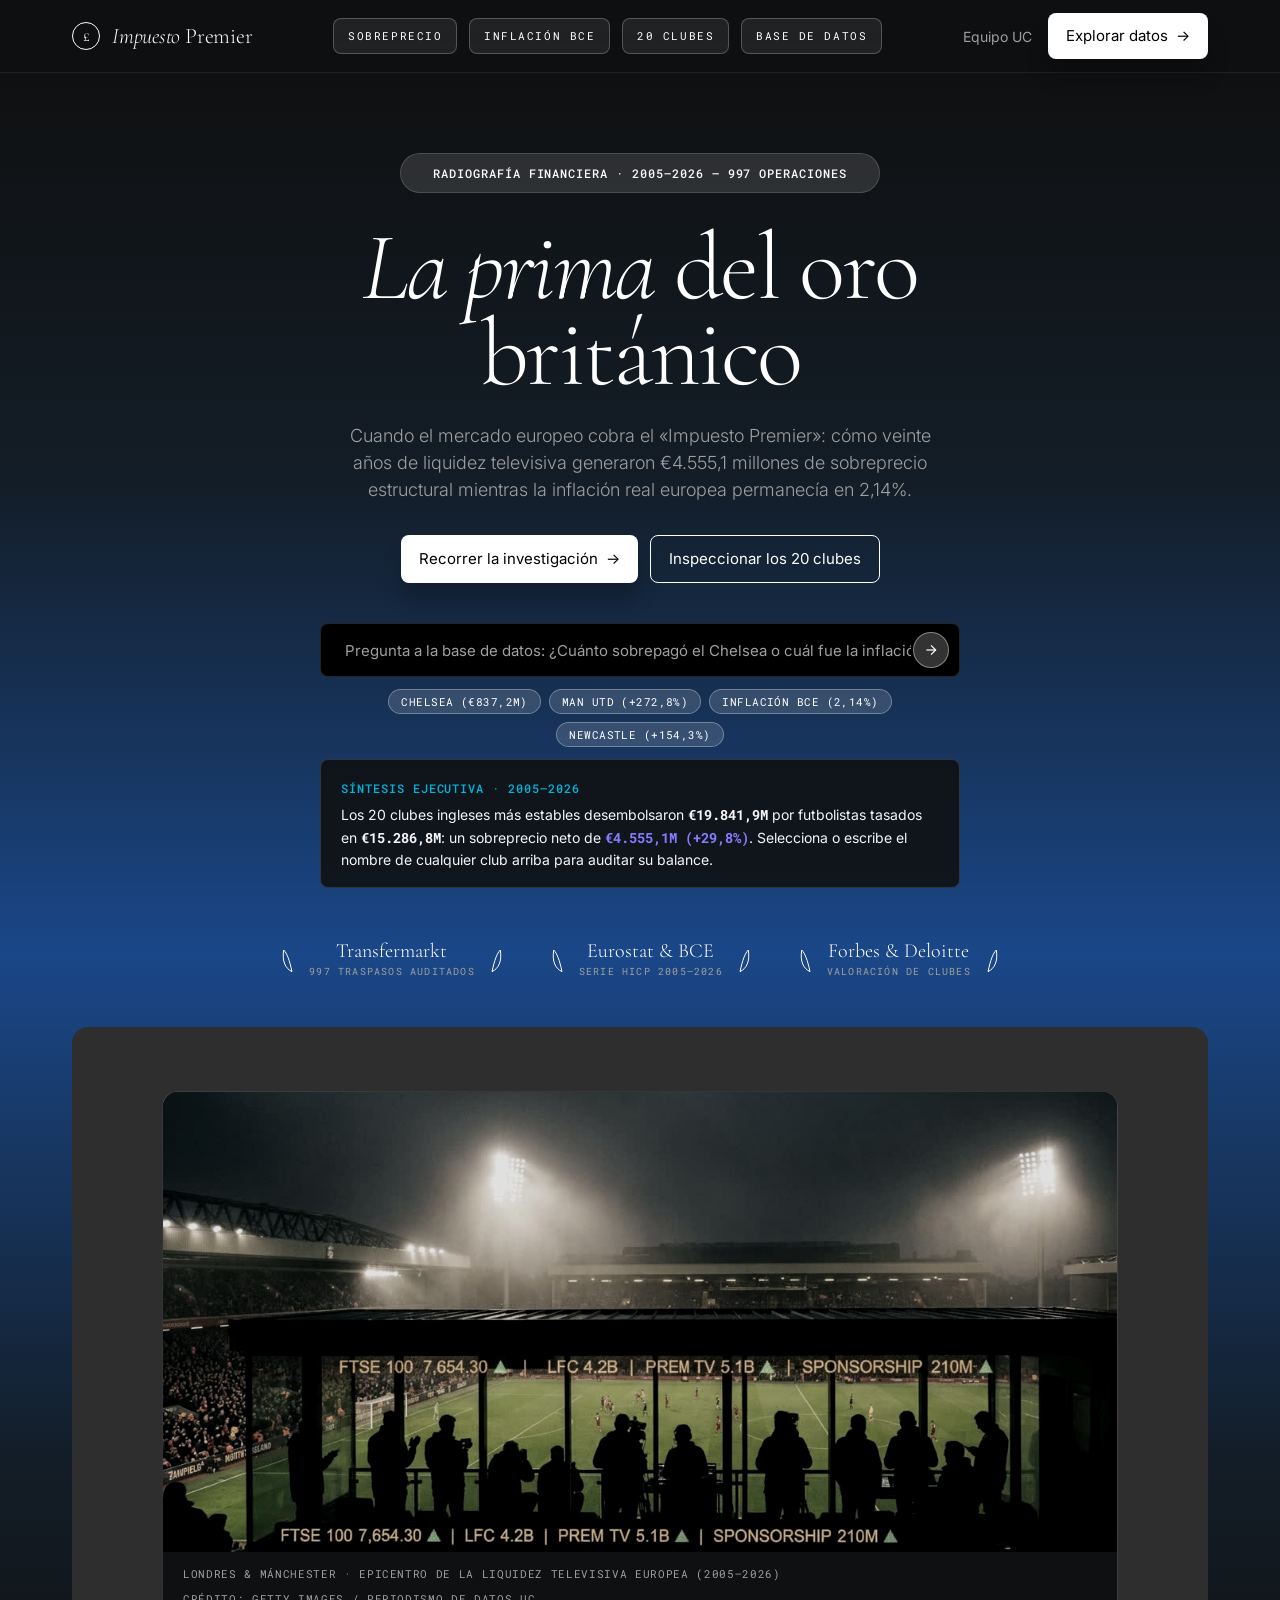
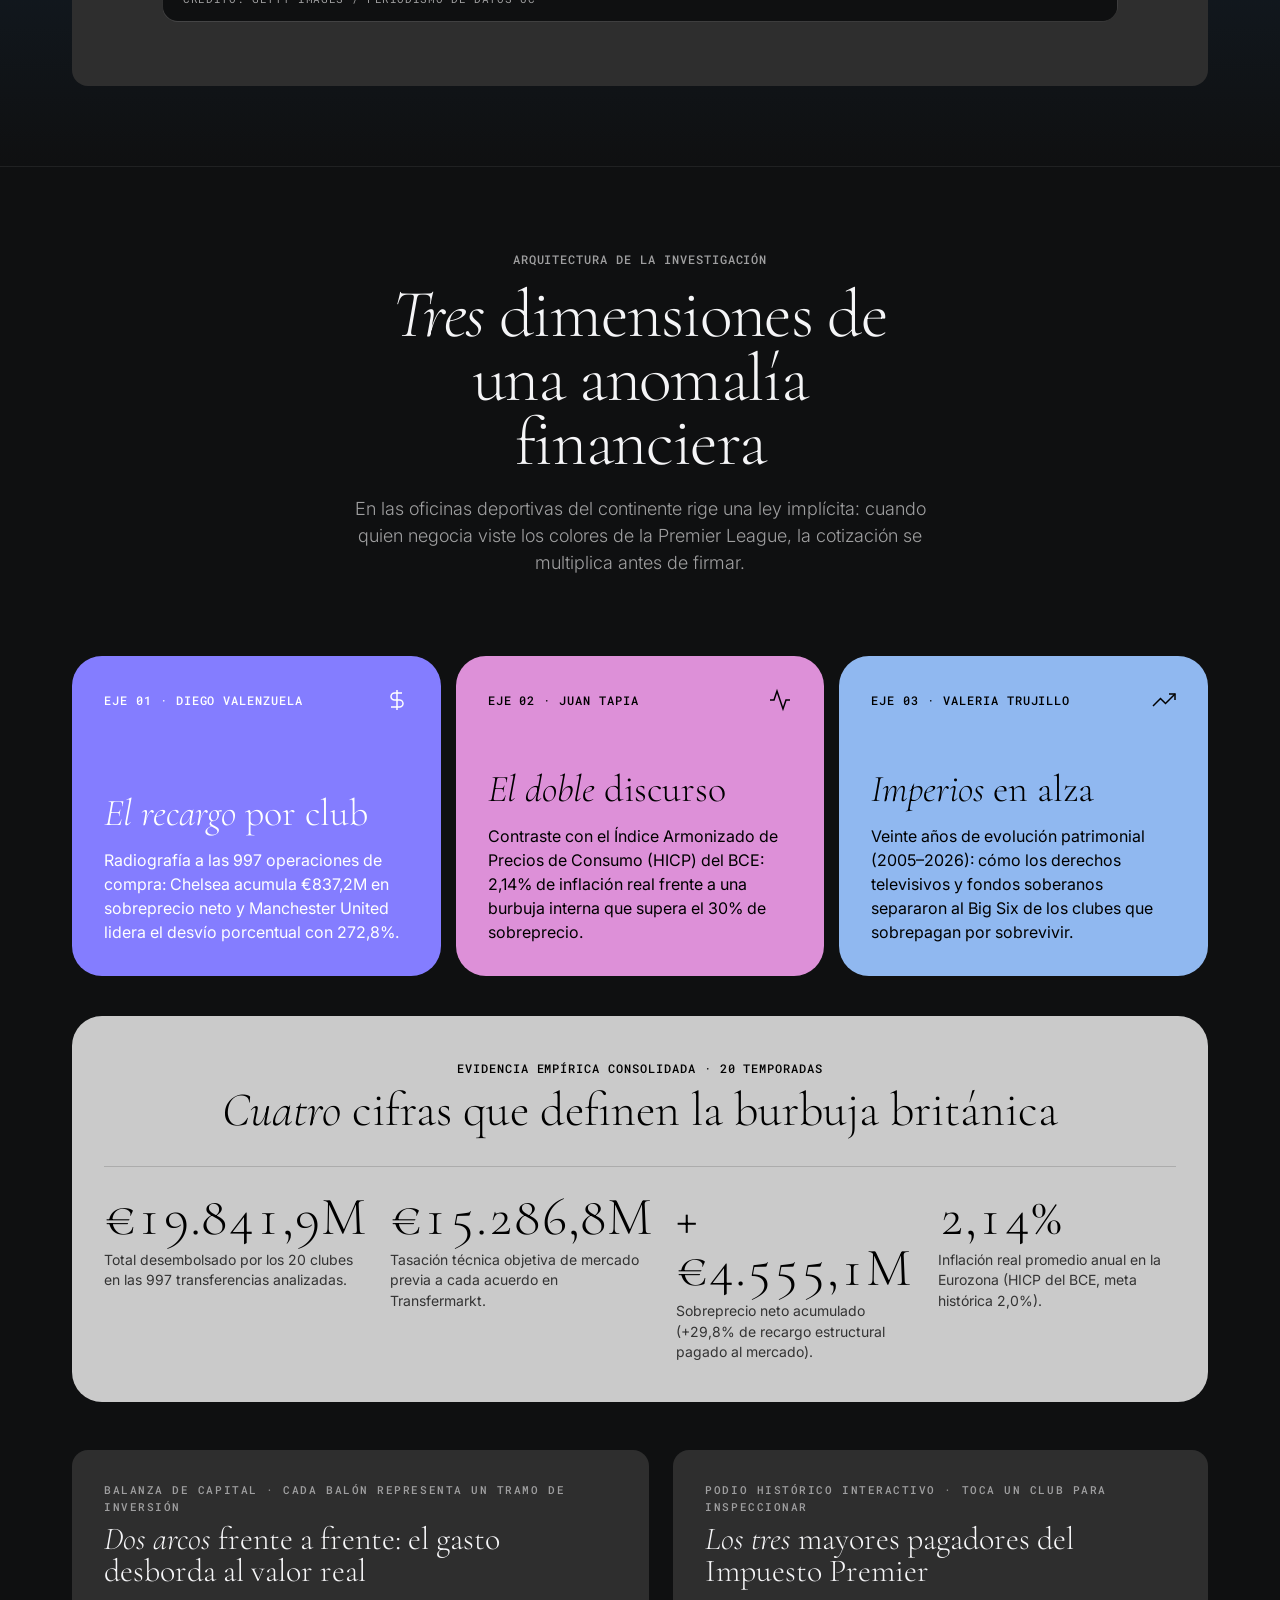
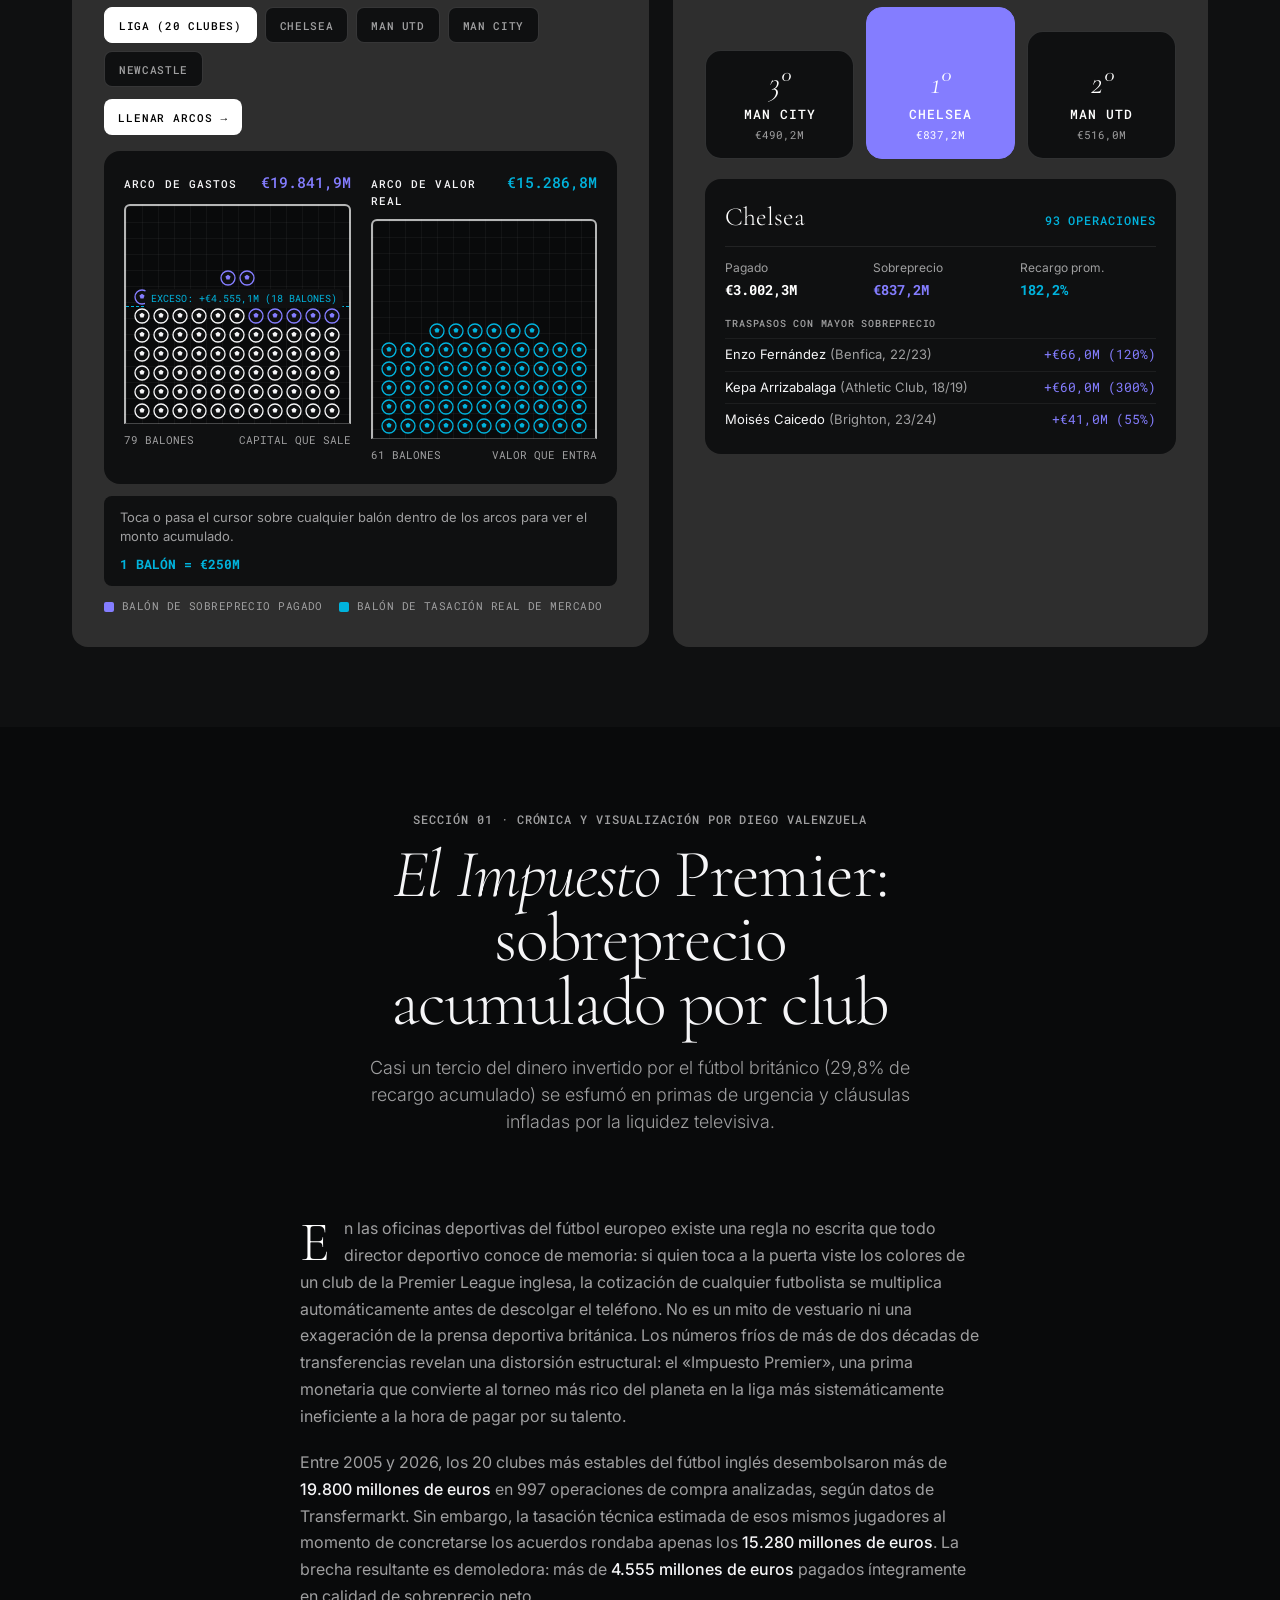
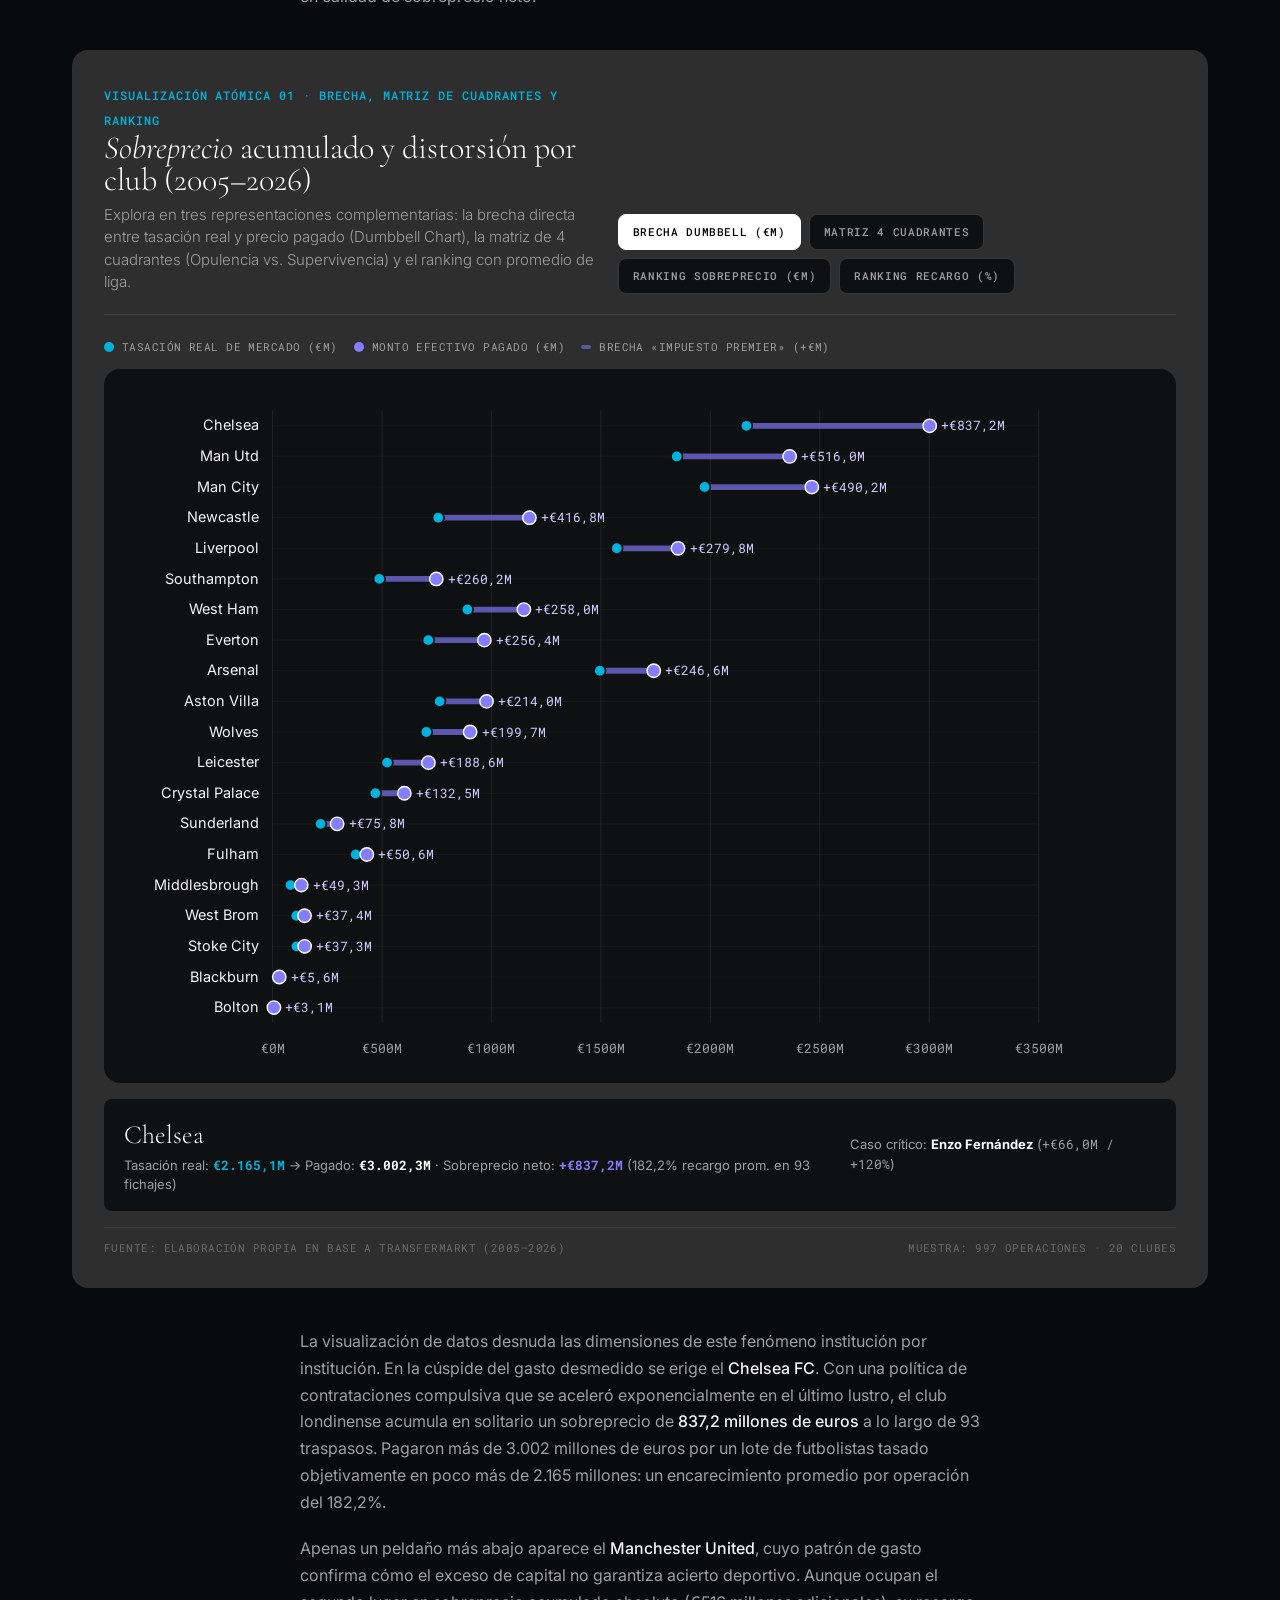
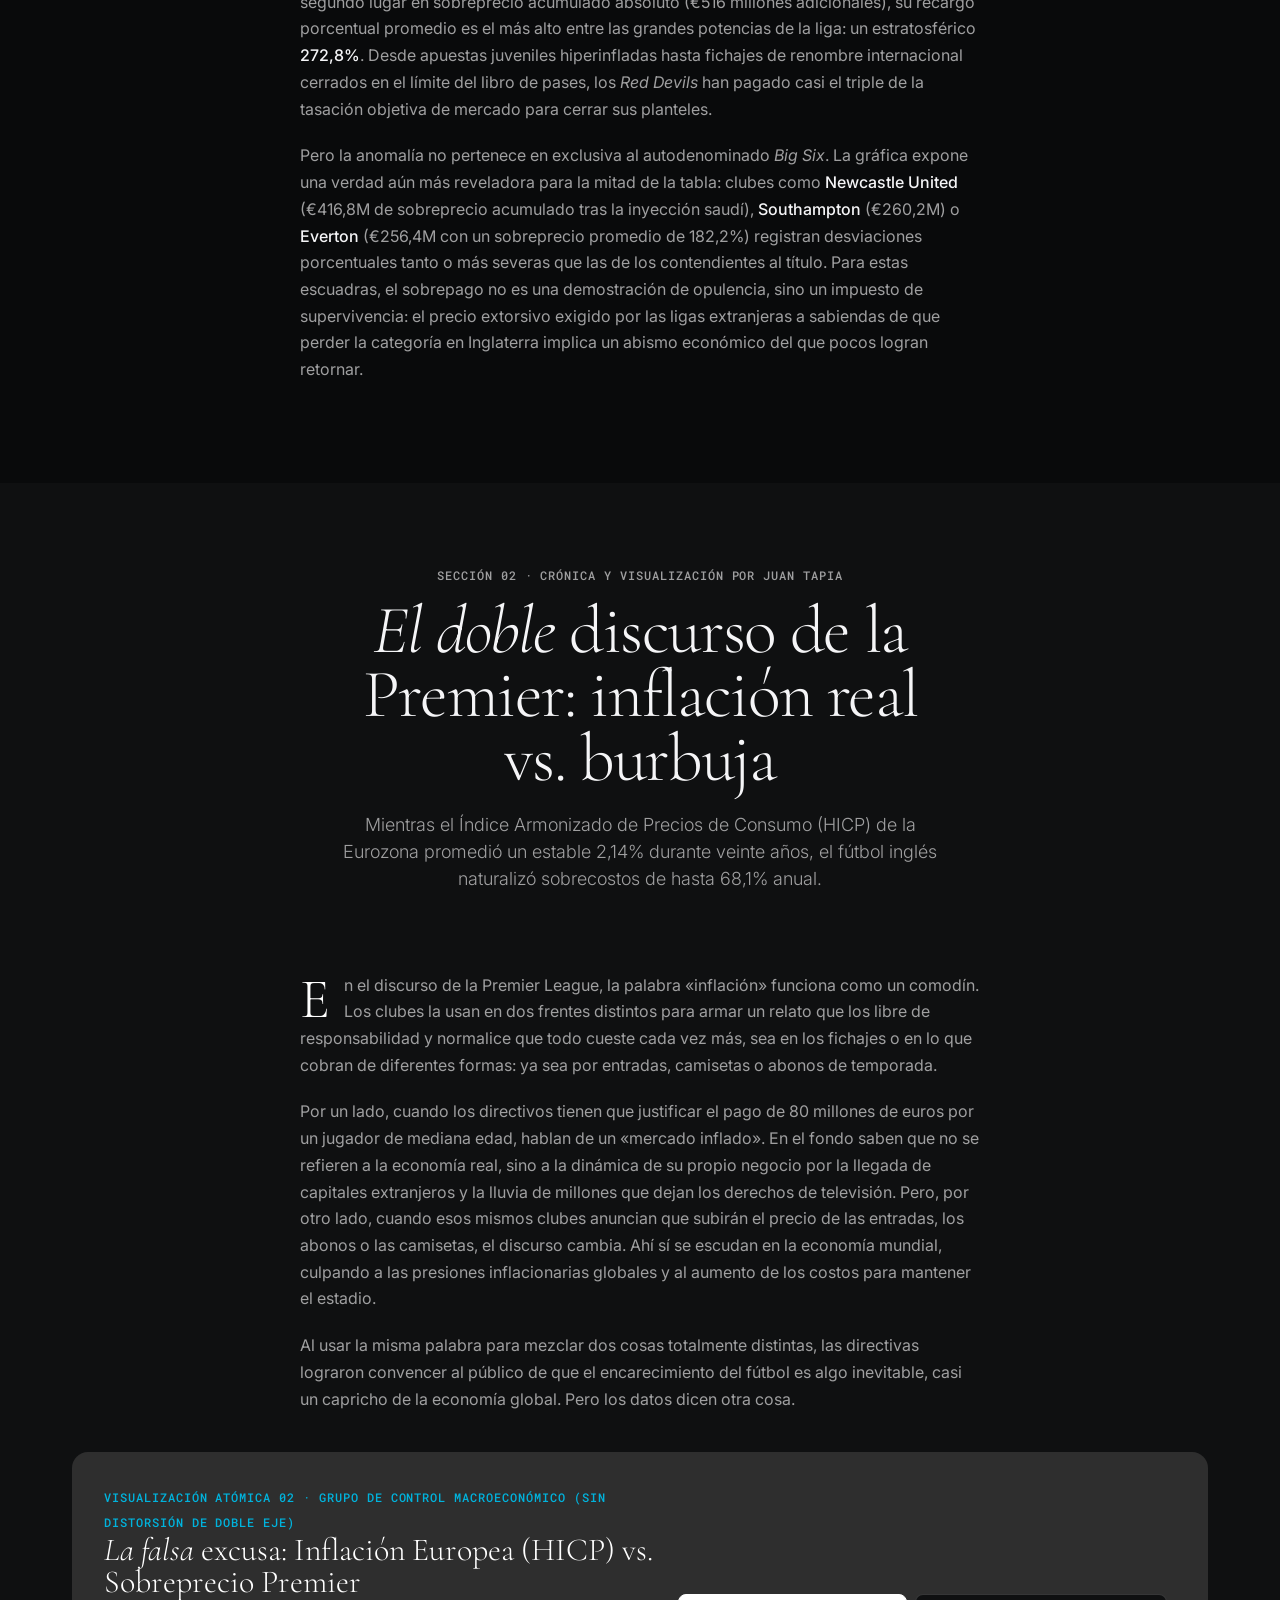
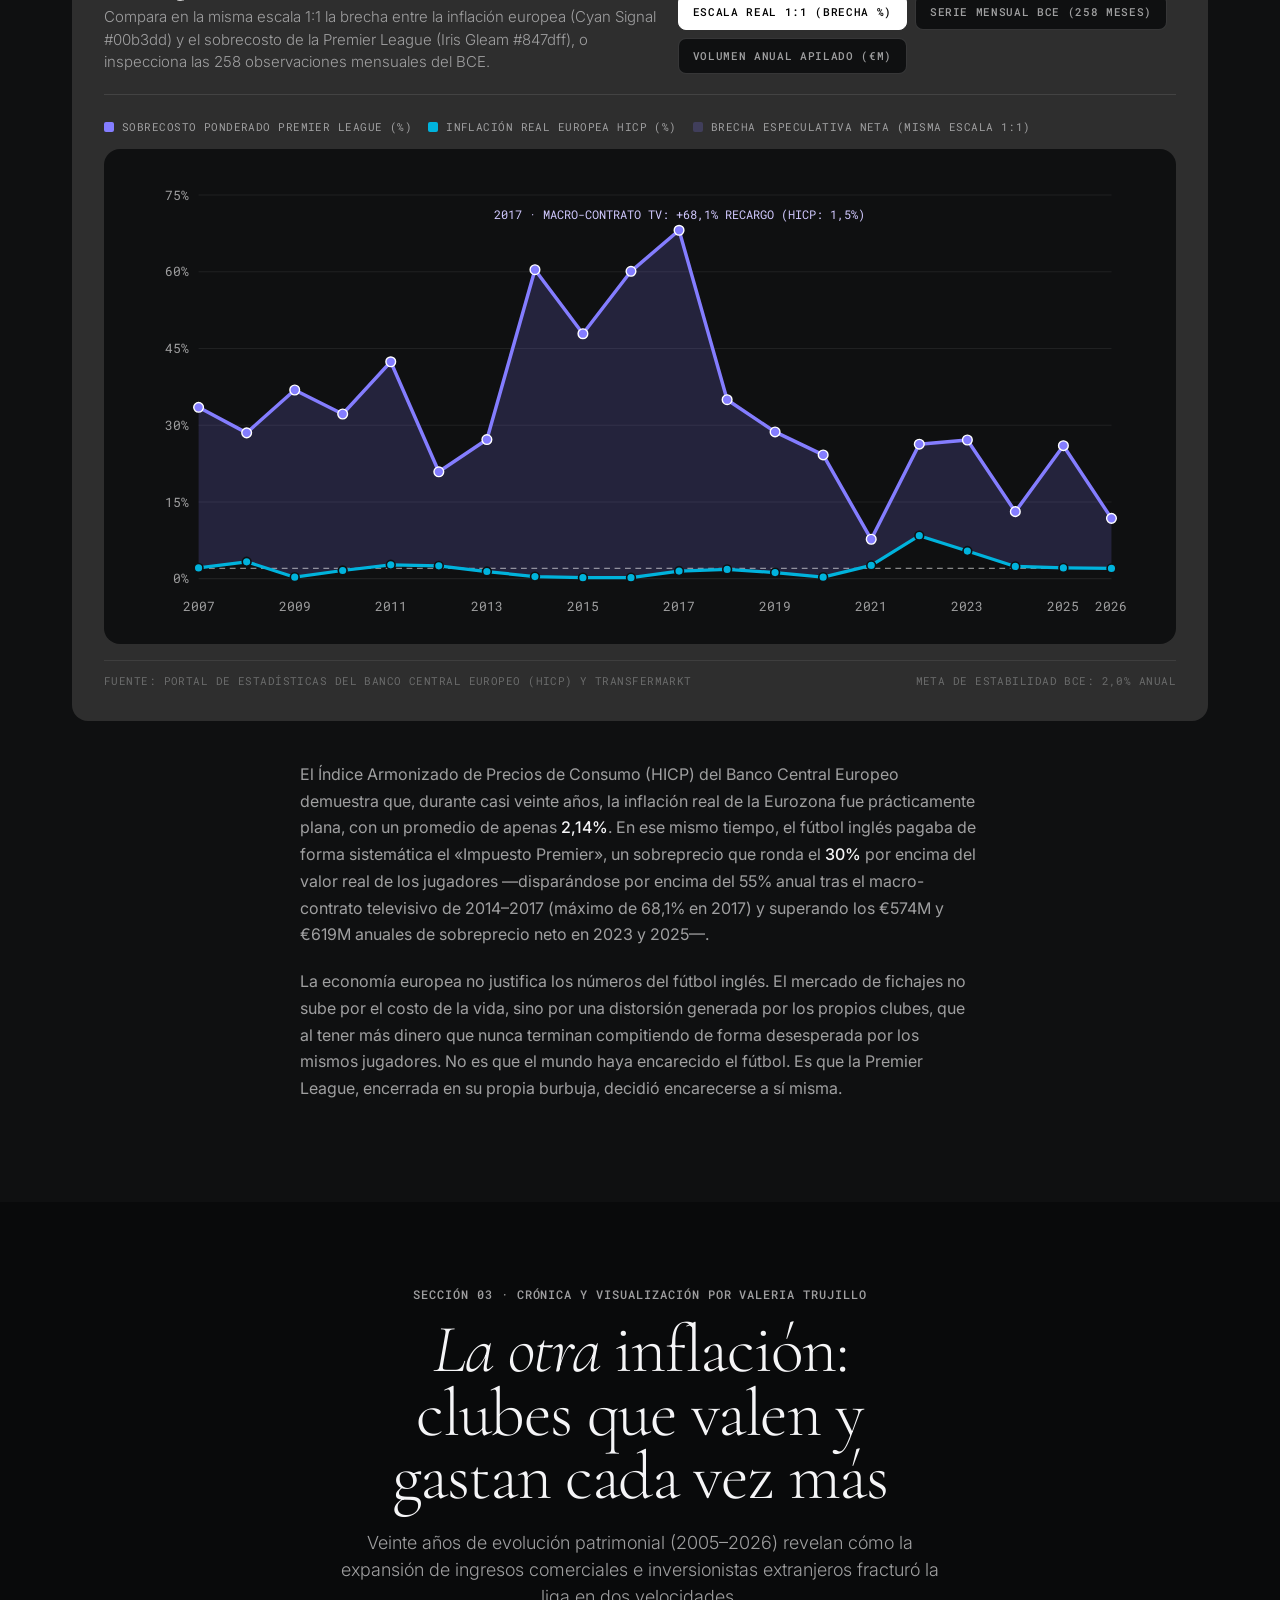
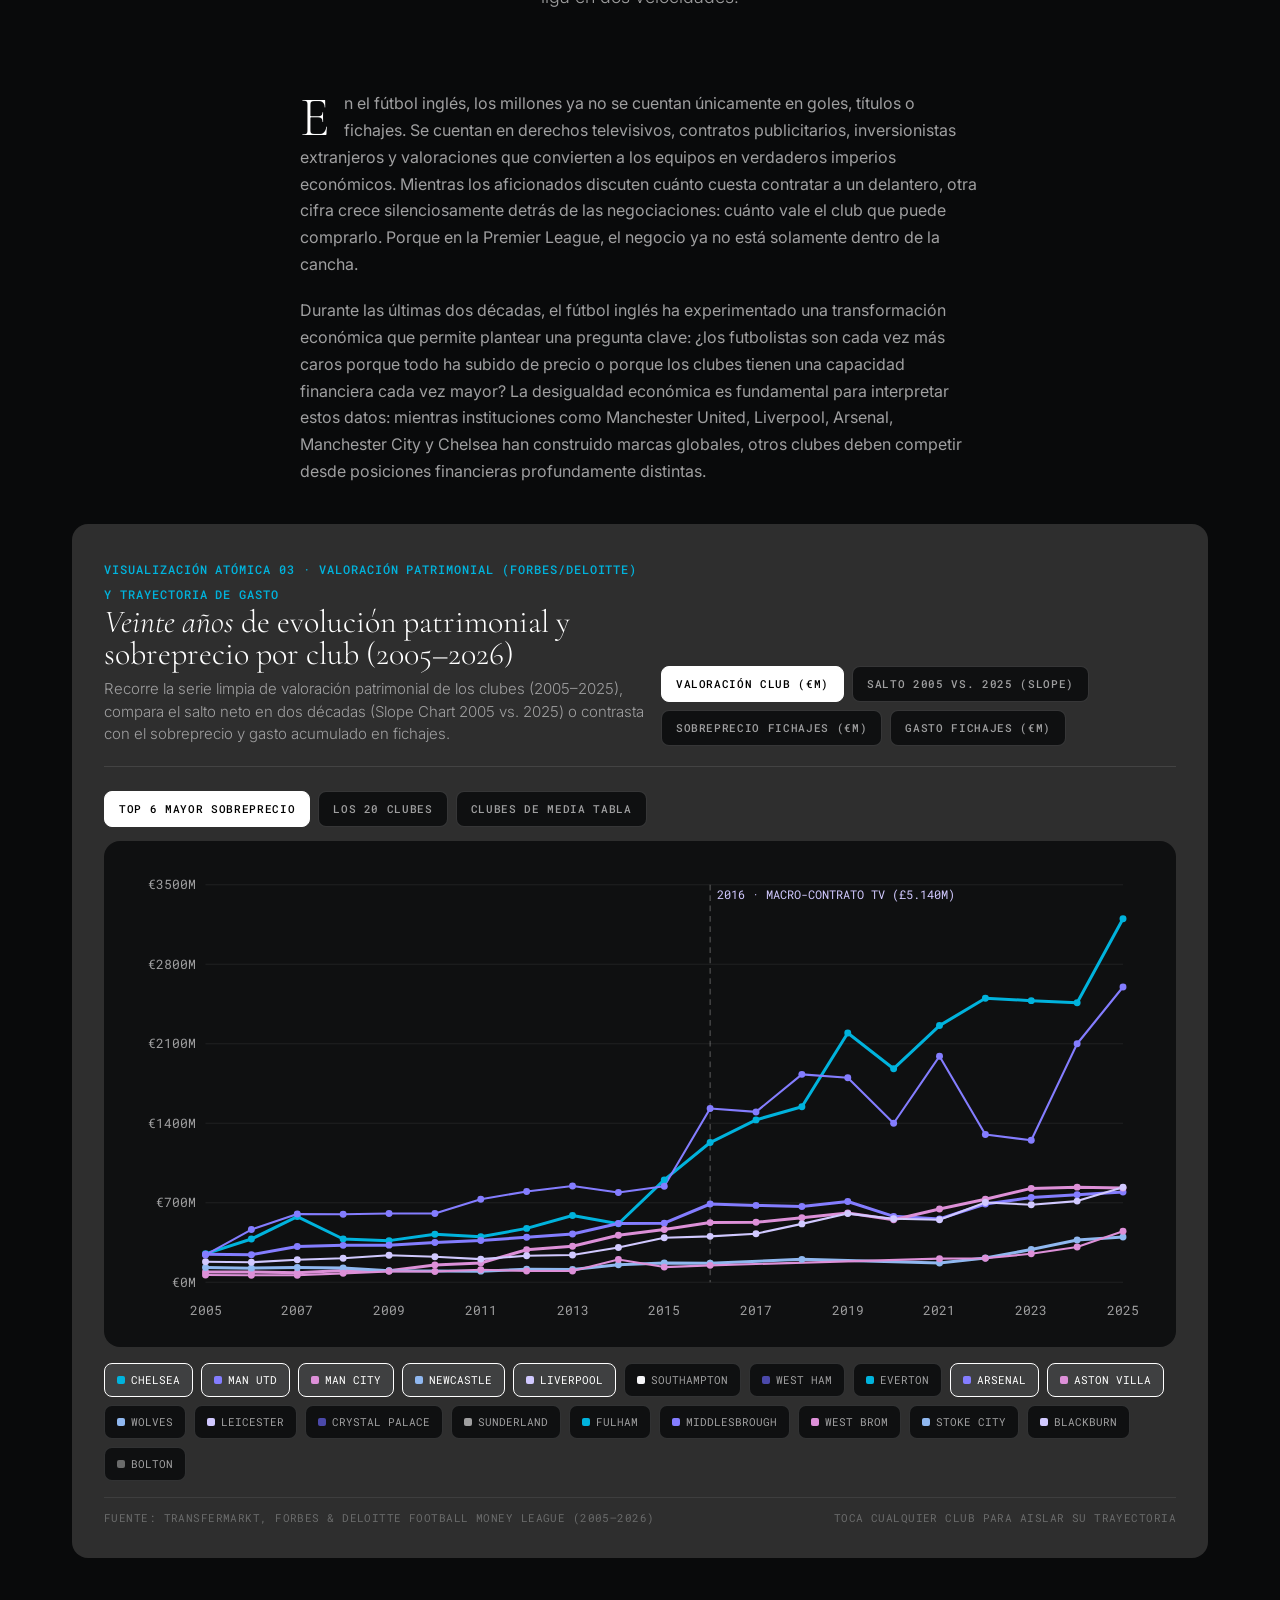
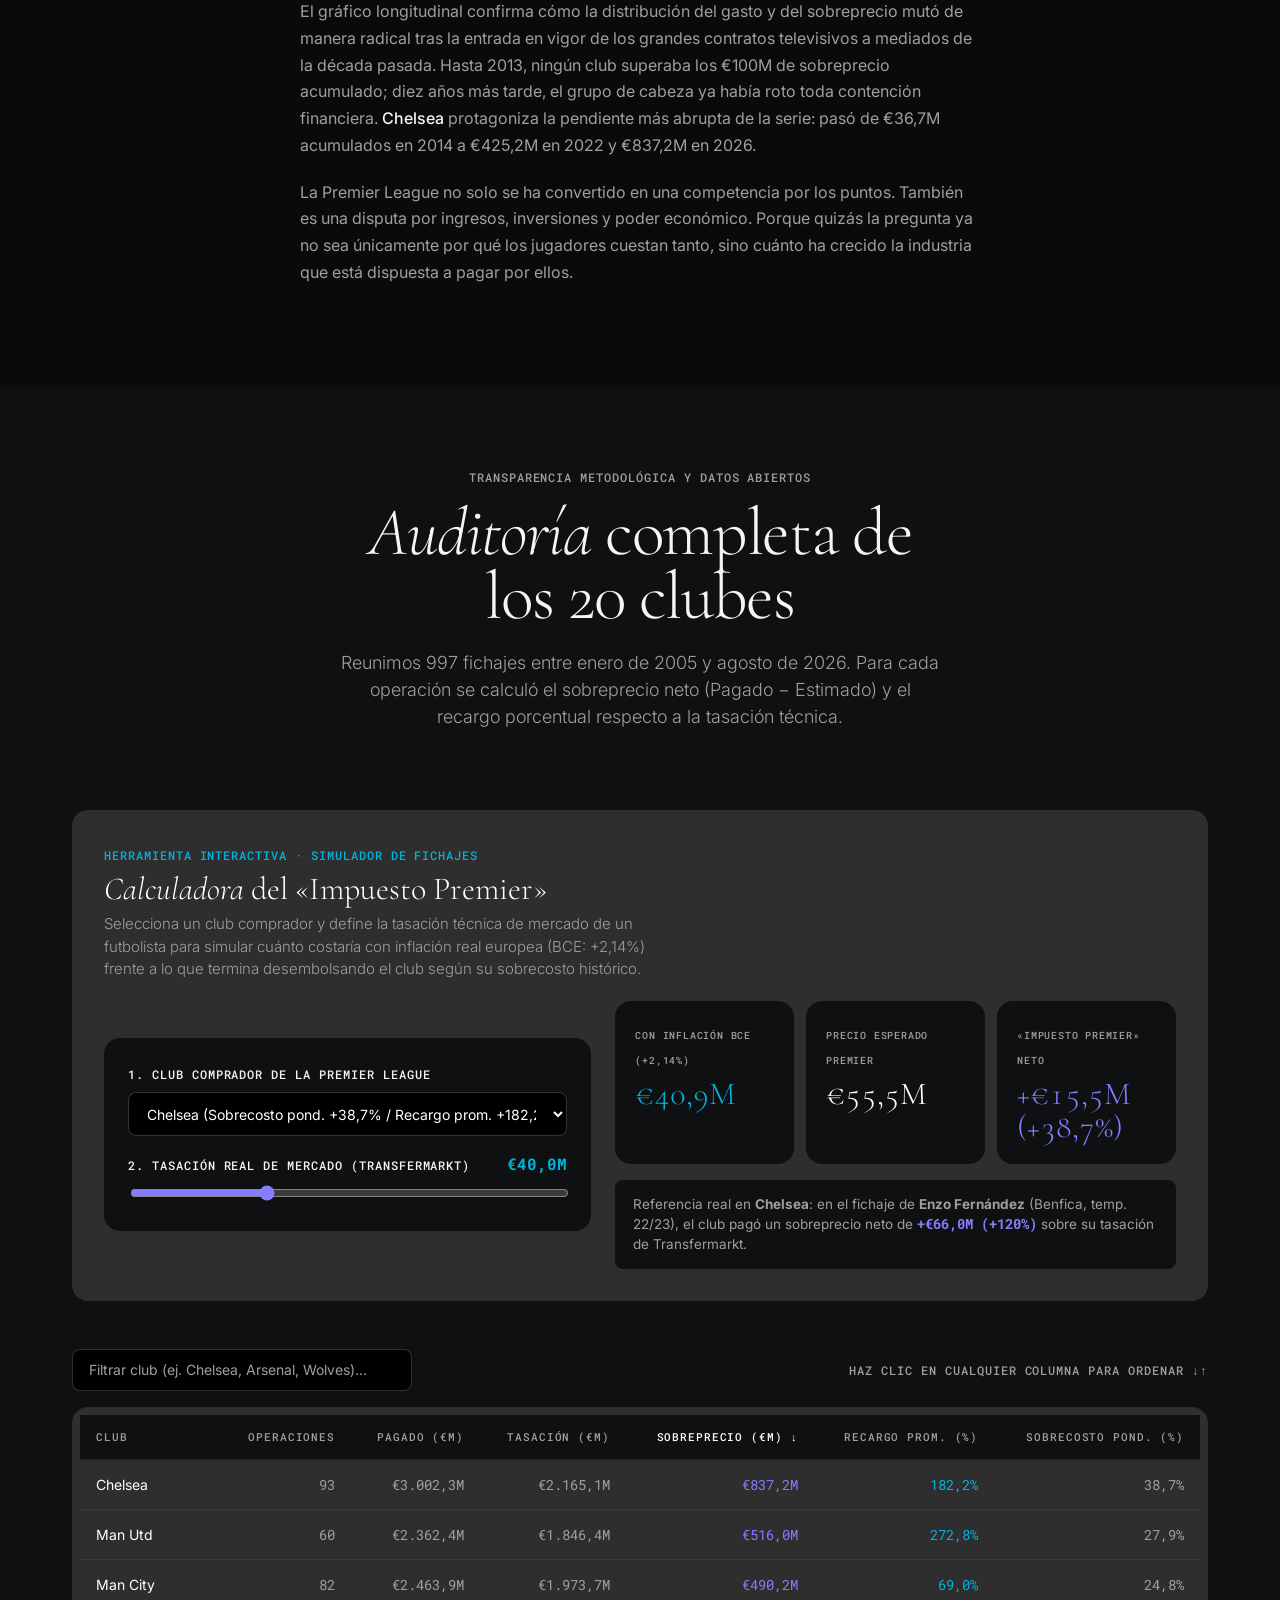
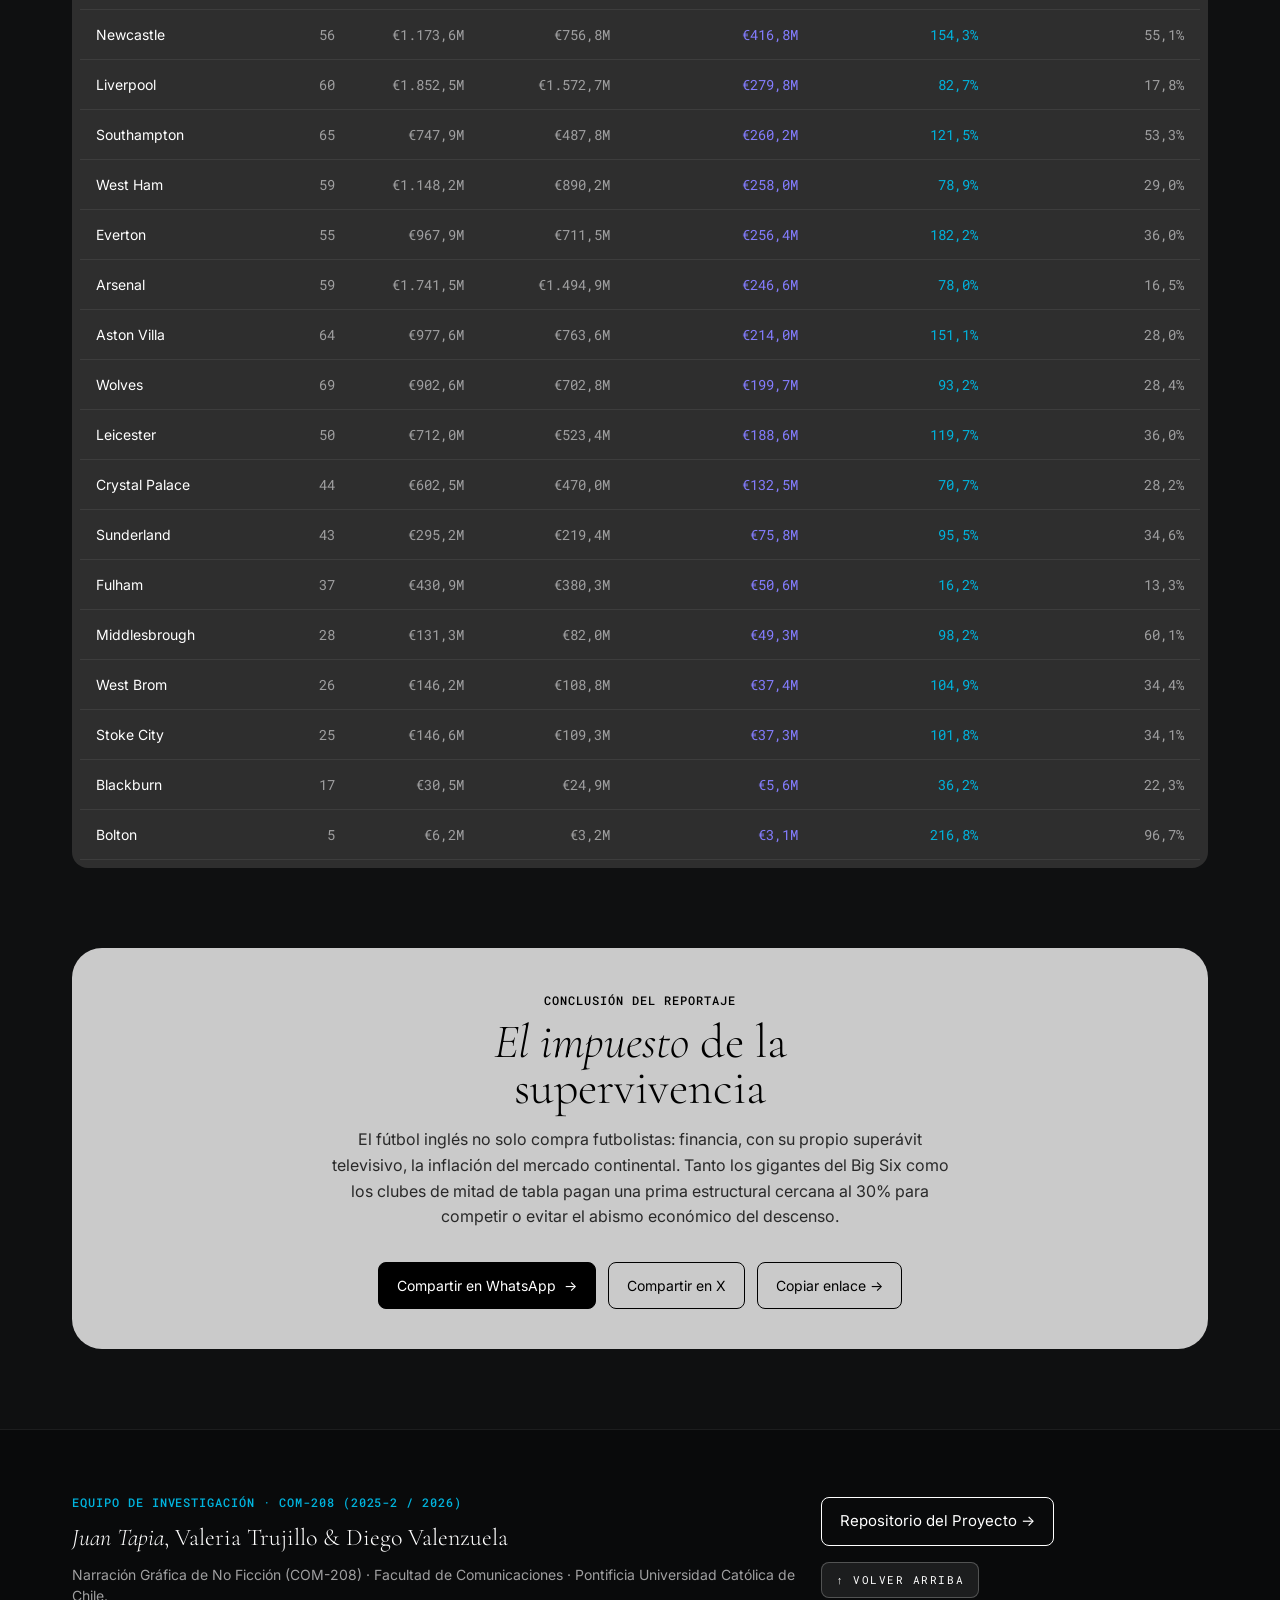
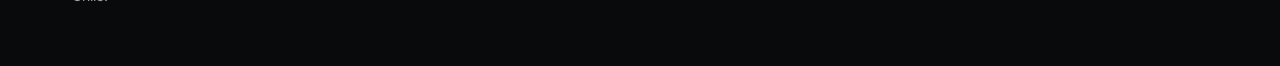
==== commit e30e3171: "Entrega 05: Auditar y mejorar visualizaciones (Dumbbell, Scatter 4 cuadrantes, Escala 1:1 HICP + 258" ====
--- a/docs/index.html
+++ b/docs/index.html
@@ -327,16 +327,18 @@
         <div class="chart-card">
           <div class="chart-header">
             <div>
-              <span class="mono-label" style="color:var(--color-cyan-signal);">VISUALIZACIÓN ATÓMICA 01 · RANKING INTERACTIVO</span>
-              <h3 class="chart-title"><em>Sobreprecio</em> acumulado pagado por club (2005–2026)</h3>
-              <p class="chart-subtitle">Diferencia neta en millones de euros (€M) entre el monto desembolsado y la tasación previa de mercado. Pasa el cursor o toca cualquier barra para auditar cada institución.</p>
-            </div>
-            <div class="chart-controls" role="group" aria-label="Ordenar gráfico 01">
-              <button type="button" class="seg-btn active" data-c1-mode="overpay">Sobreprecio (€M)</button>
-              <button type="button" class="seg-btn" data-c1-mode="avgDef">Recargo prom. (%)</button>
-              <button type="button" class="seg-btn" data-c1-mode="paid">Gasto total (€M)</button>
-            </div>
-          </div>
+              <span class="mono-label" style="color:var(--color-cyan-signal);">VISUALIZACIÓN ATÓMICA 01 · BRECHA, MATRIZ DE CUADRANTES Y RANKING</span>
+              <h3 class="chart-title"><em>Sobreprecio</em> acumulado y distorsión por club (2005–2026)</h3>
+              <p class="chart-subtitle">Explora en tres representaciones complementarias: la brecha directa entre tasación real y precio pagado (Dumbbell Chart), la matriz de 4 cuadrantes (Opulencia vs. Supervivencia) y el ranking con promedio de liga.</p>
+            </div>
+            <div class="chart-controls" role="group" aria-label="Representación del gráfico 01">
+              <button type="button" class="seg-btn active" data-c1-mode="dumbbell">Brecha Dumbbell (€M)</button>
+              <button type="button" class="seg-btn" data-c1-mode="scatter">Matriz 4 Cuadrantes</button>
+              <button type="button" class="seg-btn" data-c1-mode="overpay">Ranking Sobreprecio (€M)</button>
+              <button type="button" class="seg-btn" data-c1-mode="avgDef">Ranking Recargo (%)</button>
+            </div>
+          </div>
+          <div class="chart-legend-bar" id="chart01Legend"></div>
           <div class="svg-chart-wrap" id="chart01Wrap"></div>
           <div class="club-inspector">
             <div>
@@ -379,14 +381,14 @@
         <div class="chart-card">
           <div class="chart-header">
             <div>
-              <span class="mono-label" style="color:var(--color-cyan-signal);">VISUALIZACIÓN ATÓMICA 02 · GRUPO DE CONTROL MACROECONÓMICO</span>
+              <span class="mono-label" style="color:var(--color-cyan-signal);">VISUALIZACIÓN ATÓMICA 02 · GRUPO DE CONTROL MACROECONÓMICO (SIN DISTORSIÓN DE DOBLE EJE)</span>
               <h3 class="chart-title"><em>La falsa</em> excusa: Inflación Europea (HICP) vs. Sobreprecio Premier</h3>
-              <p class="chart-subtitle">Contraste entre la inflación real de la Eurozona (en Cyan Signal #00b3dd), la meta histórica del 2,0% del Banco Central Europeo y el sobrecosto anual en la Premier League.</p>
+              <p class="chart-subtitle">Compara en la misma escala 1:1 la brecha entre la inflación europea (Cyan Signal #00b3dd) y el sobrecosto de la Premier League (Iris Gleam #847dff), o inspecciona las 258 observaciones mensuales del BCE.</p>
             </div>
             <div class="chart-controls" role="group" aria-label="Vistas del gráfico 02">
-              <button type="button" class="seg-btn active" data-c2-mode="rates">HICP (%) vs. Recargo (%)</button>
-              <button type="button" class="seg-btn" data-c2-mode="euros">Pagado vs. Tasación (€M)</button>
-              <button type="button" class="seg-btn" data-c2-mode="bce">Zoom BCE (2006–2017)</button>
+              <button type="button" class="seg-btn active" data-c2-mode="rates">Escala Real 1:1 (Brecha %)</button>
+              <button type="button" class="seg-btn" data-c2-mode="monthly">Serie Mensual BCE (258 meses)</button>
+              <button type="button" class="seg-btn" data-c2-mode="euros">Volumen Anual Apilado (€M)</button>
             </div>
           </div>
           <div class="chart-legend-bar" id="chart02Legend"></div>
@@ -423,14 +425,15 @@
         <div class="chart-card">
           <div class="chart-header">
             <div>
-              <span class="mono-label" style="color:var(--color-cyan-signal);">VISUALIZACIÓN ATÓMICA 03 · TRAYECTORIA LONGITUDINAL</span>
-              <h3 class="chart-title"><em>Veinte años</em> de evolución económica por club (2005–2026)</h3>
-              <p class="chart-subtitle">Evolución acumulada y anual por institución en millones de euros (€M). Alterna métricas o activa clubes individuales para contrastar sus curvas de crecimiento.</p>
+              <span class="mono-label" style="color:var(--color-cyan-signal);">VISUALIZACIÓN ATÓMICA 03 · VALORACIÓN PATRIMONIAL (FORBES/DELOITTE) Y TRAYECTORIA DE GASTO</span>
+              <h3 class="chart-title"><em>Veinte años</em> de evolución patrimonial y sobreprecio por club (2005–2026)</h3>
+              <p class="chart-subtitle">Recorre la serie limpia de valoración patrimonial de los clubes (2005–2025), compara el salto neto en dos décadas (Slope Chart 2005 vs. 2025) o contrasta con el sobreprecio y gasto acumulado en fichajes.</p>
             </div>
             <div class="chart-controls" role="group" aria-label="Métrica del gráfico 03">
-              <button type="button" class="seg-btn active" data-c3-metric="cumOver">Sobreprecio acum. (€M)</button>
-              <button type="button" class="seg-btn" data-c3-metric="cumPaid">Gasto acum. (€M)</button>
-              <button type="button" class="seg-btn" data-c3-metric="yrOver">Sobreprecio anual (€M)</button>
+              <button type="button" class="seg-btn active" data-c3-metric="clubVal">Valoración Club (€M)</button>
+              <button type="button" class="seg-btn" data-c3-metric="slope">Salto 2005 vs. 2025 (Slope)</button>
+              <button type="button" class="seg-btn" data-c3-metric="cumOver">Sobreprecio Fichajes (€M)</button>
+              <button type="button" class="seg-btn" data-c3-metric="cumPaid">Gasto Fichajes (€M)</button>
             </div>
           </div>
           <div class="chart-controls" style="margin-bottom:14px;" role="group" aria-label="Grupos de clubes">
@@ -462,6 +465,45 @@
           <p class="section-subhead">
             Reunimos 997 fichajes entre enero de 2005 y agosto de 2026. Para cada operación se calculó el sobreprecio neto (Pagado − Estimado) y el recargo porcentual respecto a la tasación técnica.
           </p>
+        </div>
+
+        <!-- Simulador Interactivo del Impuesto Premier -->
+        <div class="simulator-card" aria-label="Simulador interactivo del Impuesto Premier">
+          <span class="mono-label" style="color:var(--color-cyan-signal);">HERRAMIENTA INTERACTIVA · SIMULADOR DE FICHAJES</span>
+          <h3 class="chart-title" style="margin-top:6px;"><em>Calculadora</em> del «Impuesto Premier»</h3>
+          <p class="chart-subtitle">Selecciona un club comprador y define la tasación técnica de mercado de un futbolista para simular cuánto costaría con inflación real europea (BCE: +2,14%) frente a lo que termina desembolsando el club según su sobrecosto histórico.</p>
+          <div class="simulator-grid">
+            <div class="sim-controls">
+              <div>
+                <label for="simClubSelect" class="mono-label" style="display:block;color:var(--color-cloud);margin-bottom:6px;">1. CLUB COMPRADOR DE LA PREMIER LEAGUE</label>
+                <select id="simClubSelect" class="sim-select"></select>
+              </div>
+              <div>
+                <div style="display:flex;justify-content:space-between;align-items:baseline;margin-bottom:6px;">
+                  <label for="simBaseRange" class="mono-label" style="color:var(--color-cloud);">2. TASACIÓN REAL DE MERCADO (TRANSFERMARKT)</label>
+                  <strong id="simBaseLabel" class="tabular" style="color:var(--color-cyan-signal);font-size:16px;">€40,0M</strong>
+                </div>
+                <input type="range" id="simBaseRange" class="sim-range" min="5" max="120" step="5" value="40" />
+              </div>
+            </div>
+            <div>
+              <div class="sim-readouts">
+                <div class="sim-stat-box">
+                  <span class="mono-label" style="font-size:10px;color:var(--color-ash);">CON INFLACIÓN BCE (+2,14%)</span>
+                  <div class="sim-stat-val tabular" id="simBceVal" style="color:var(--color-cyan-signal);">€40,9M</div>
+                </div>
+                <div class="sim-stat-box">
+                  <span class="mono-label" style="font-size:10px;color:var(--color-ash);">PRECIO ESPERADO PREMIER</span>
+                  <div class="sim-stat-val tabular" id="simPaidVal">€55,5M</div>
+                </div>
+                <div class="sim-stat-box">
+                  <span class="mono-label" style="font-size:10px;color:var(--color-ash);">«IMPUESTO PREMIER» NETO</span>
+                  <div class="sim-stat-val tabular" id="simTaxVal" style="color:var(--color-iris-gleam);">+€15,5M</div>
+                </div>
+              </div>
+              <div class="sim-note" id="simDealNote" aria-live="polite"></div>
+            </div>
+          </div>
         </div>
 
         <div class="table-toolbar">
--- a/docs/style.css
+++ b/docs/style.css
@@ -1338,8 +1338,92 @@
 }
 
 /* ==========================================================================
-   DATA TABLE & METHODOLOGY
+   SIMULATOR MODULE & DATA TABLE
    ========================================================================== */
+.simulator-card {
+  background: var(--color-graphite);
+  border-radius: var(--radius-cards);
+  padding: var(--card-padding);
+  margin: 0 0 var(--spacing-48);
+}
+
+.simulator-grid {
+  display: grid;
+  grid-template-columns: 1fr;
+  gap: var(--spacing-24);
+  margin-top: var(--spacing-20);
+}
+
+@media (min-width: 860px) {
+  .simulator-grid {
+    grid-template-columns: 1fr 1.15fr;
+    align-items: center;
+  }
+}
+
+.sim-controls {
+  display: flex;
+  flex-direction: column;
+  gap: var(--spacing-16);
+  background: var(--color-obsidian);
+  border-radius: var(--radius-cards);
+  padding: var(--spacing-24);
+}
+
+.sim-select {
+  width: 100%;
+  min-height: 44px;
+  padding: 8px 14px;
+  background: var(--color-void);
+  color: var(--color-pure);
+  border: 1px solid rgba(255, 255, 255, 0.2);
+  border-radius: var(--radius-inputs);
+  font-family: var(--font-suisse-intl);
+  font-size: 14px;
+}
+
+.sim-range {
+  width: 100%;
+  accent-color: var(--color-iris-gleam);
+  cursor: pointer;
+}
+
+.sim-readouts {
+  display: grid;
+  grid-template-columns: 1fr;
+  gap: var(--spacing-12);
+}
+
+@media (min-width: 560px) {
+  .sim-readouts {
+    grid-template-columns: repeat(3, 1fr);
+  }
+}
+
+.sim-stat-box {
+  background: var(--color-obsidian);
+  border-radius: var(--radius-cards);
+  padding: var(--spacing-20);
+}
+
+.sim-stat-val {
+  font-family: var(--font-lyon-display);
+  font-weight: 300;
+  font-size: 32px;
+  line-height: 1.05;
+  color: var(--color-pure);
+  margin-top: 6px;
+}
+
+.sim-note {
+  margin-top: var(--spacing-16);
+  padding: 14px 18px;
+  background: var(--color-obsidian);
+  border-radius: var(--radius-inputs);
+  font-size: 13.5px;
+  color: var(--color-ash);
+}
+
 .table-toolbar {
   display: flex;
   flex-direction: column;
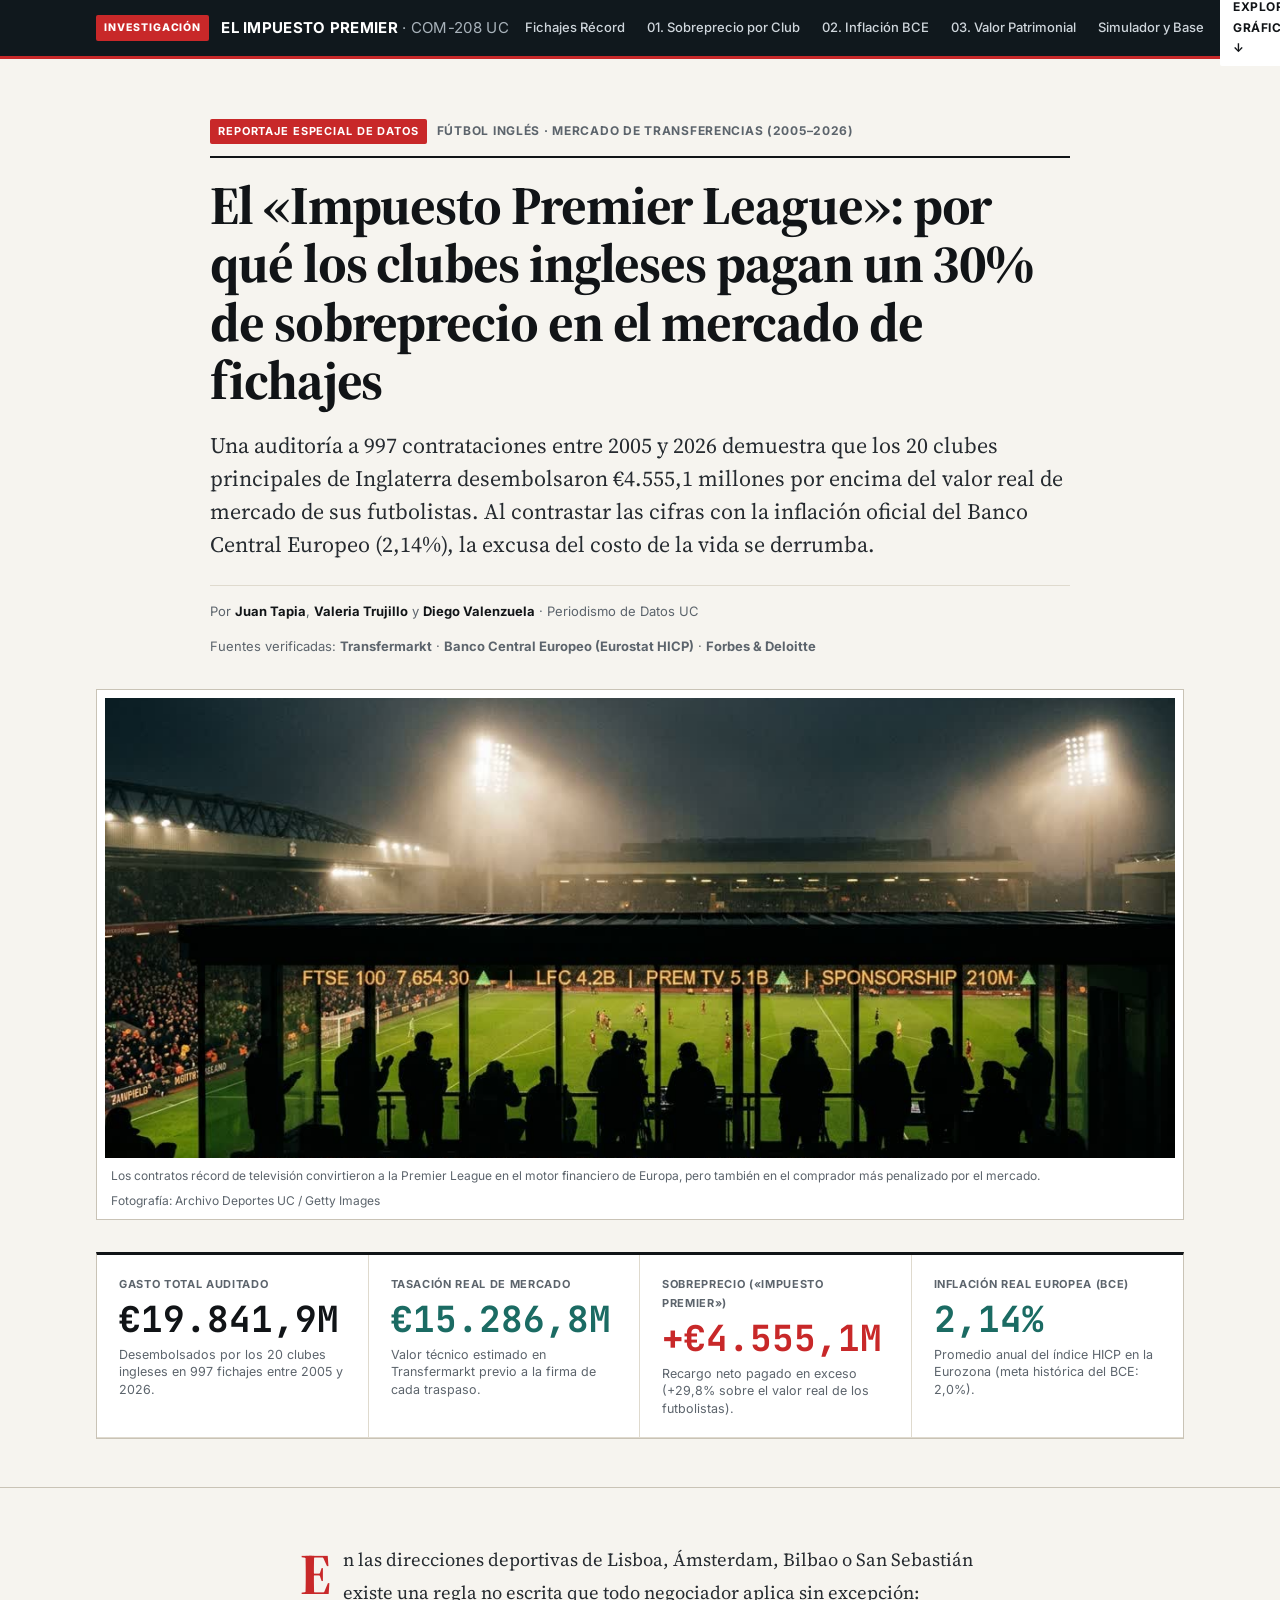
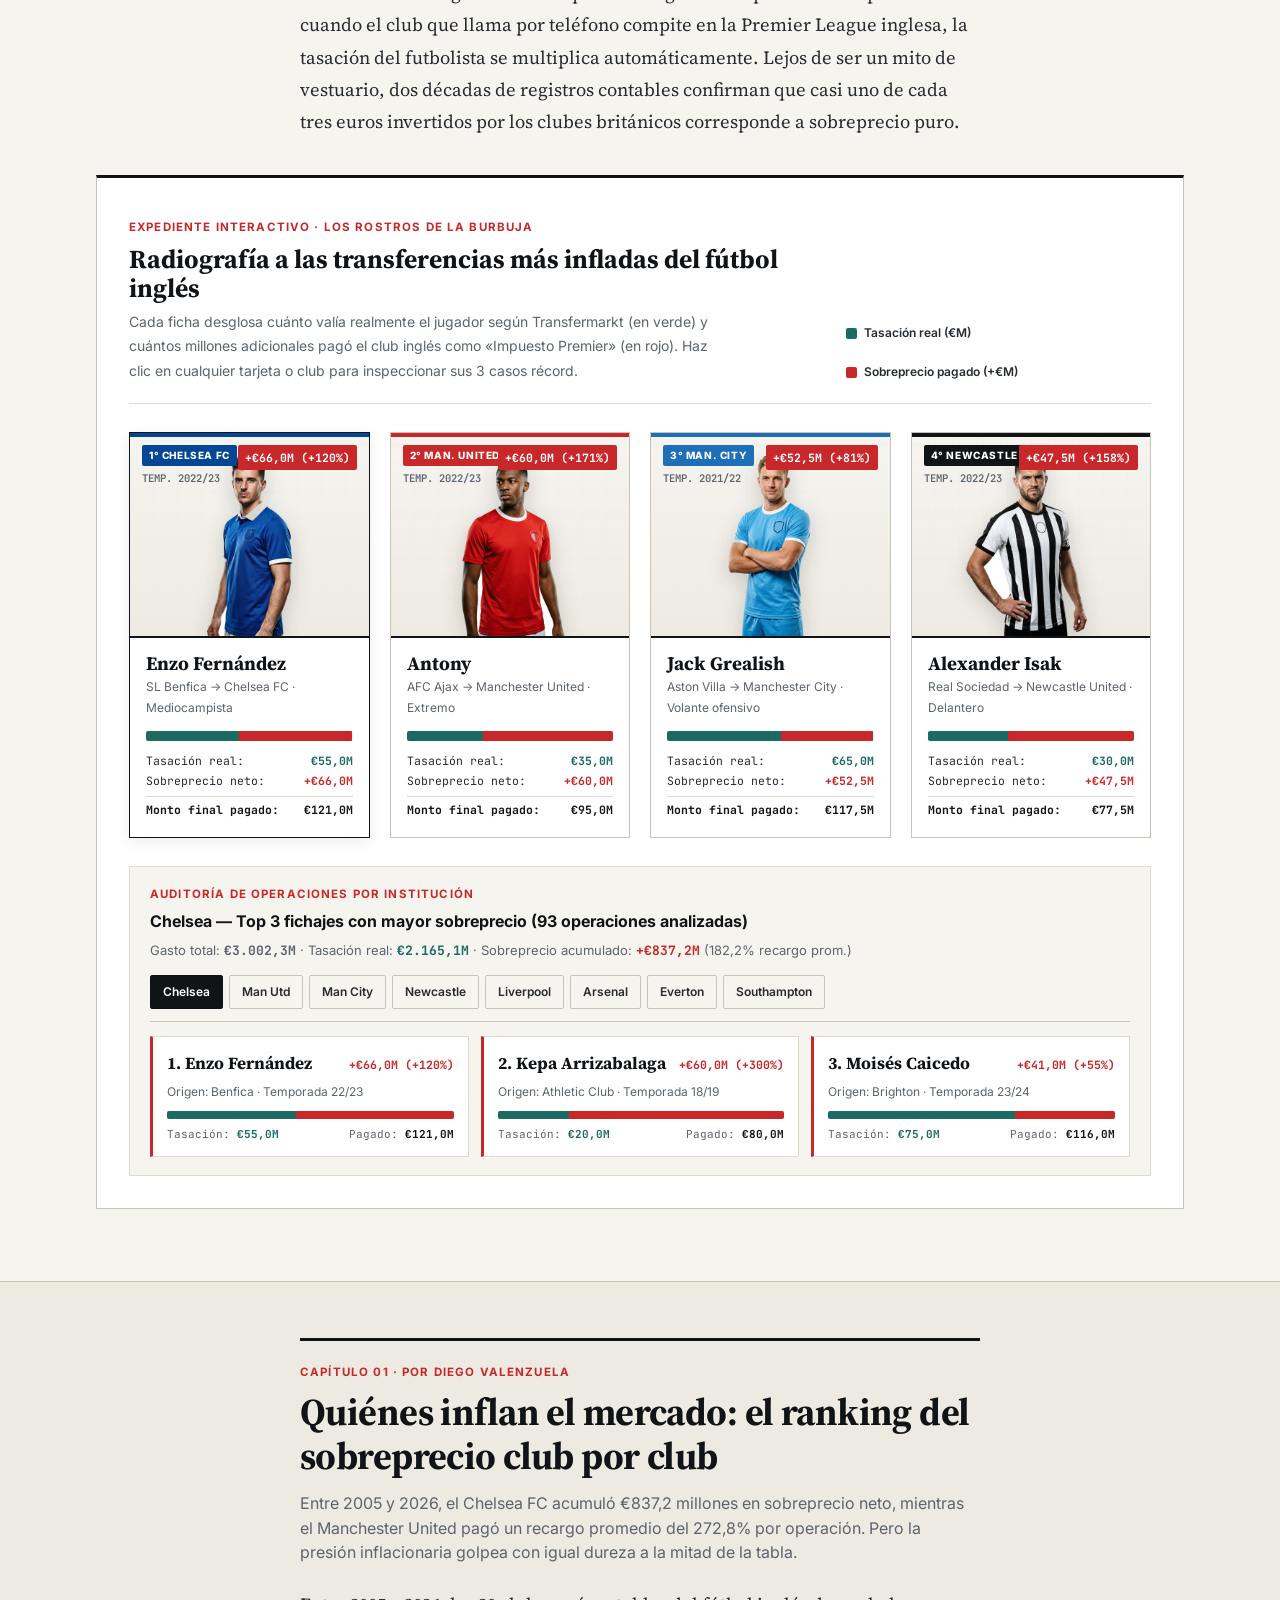
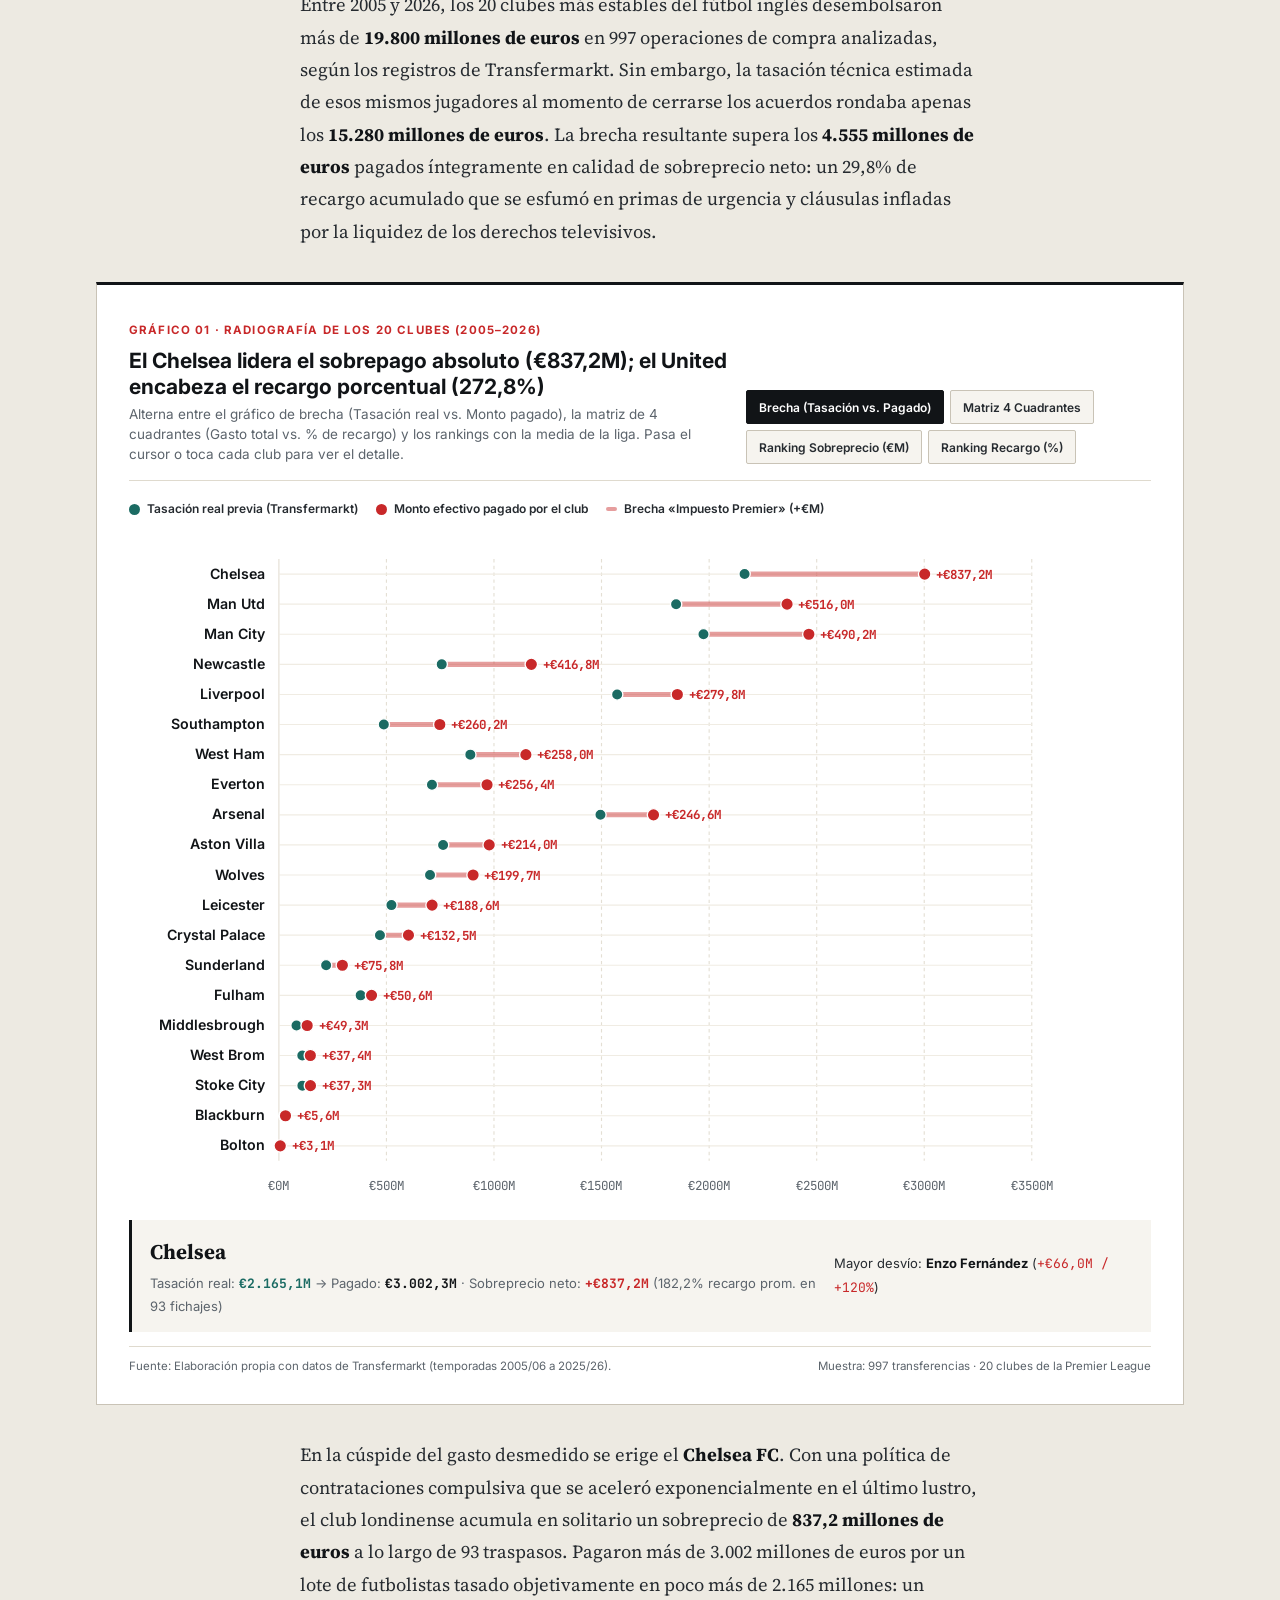
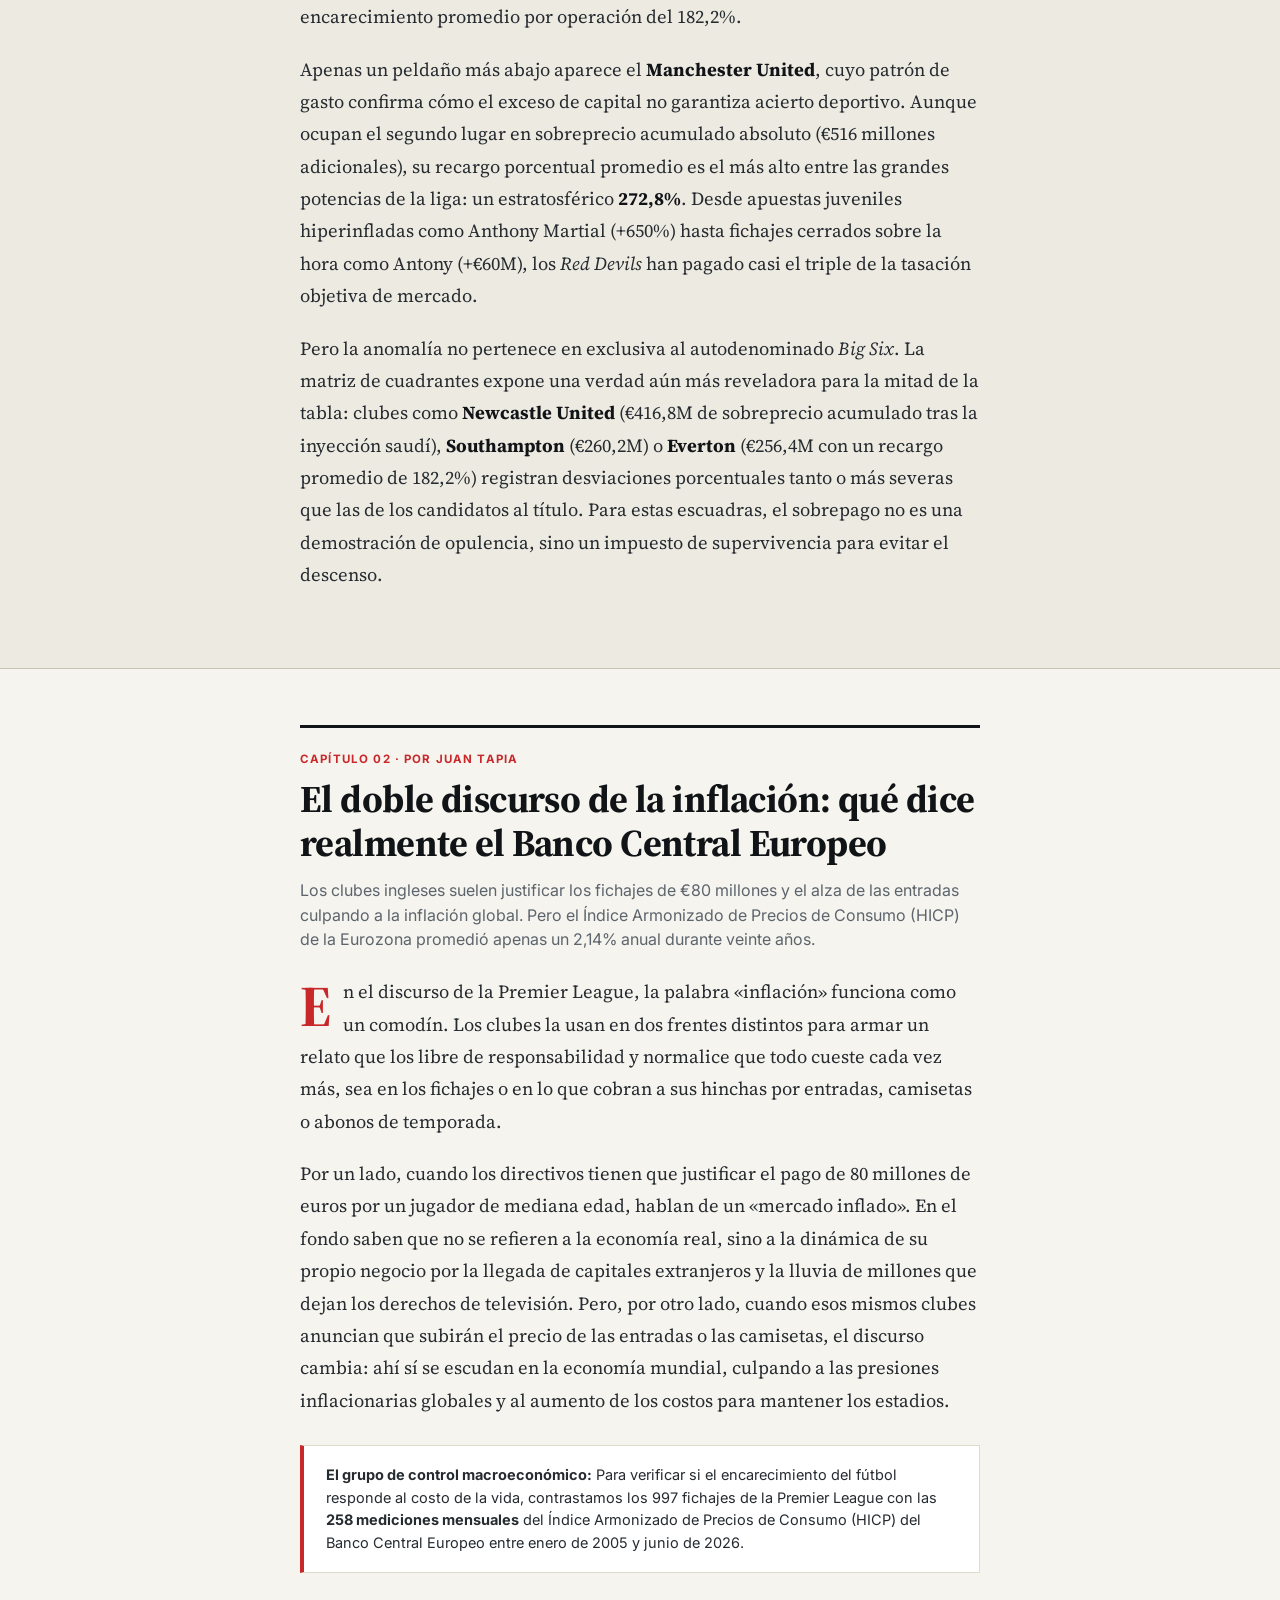
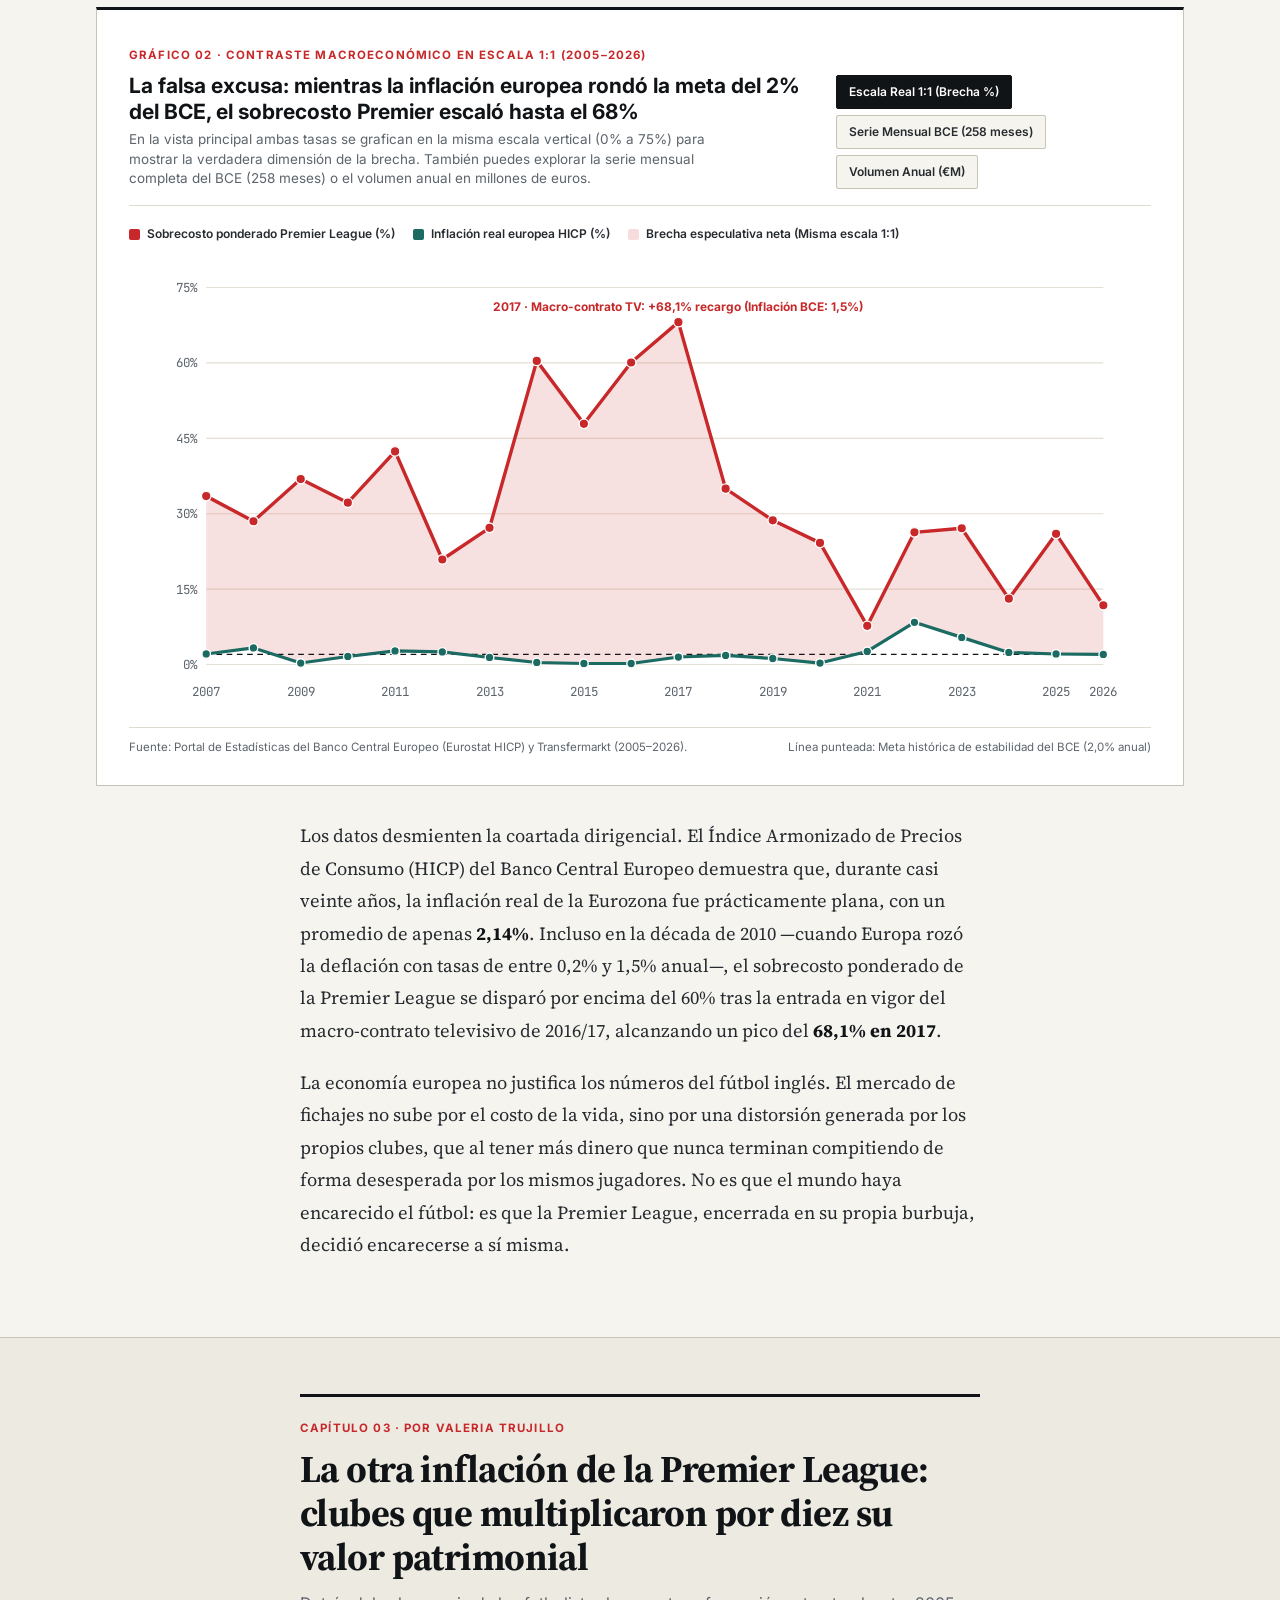
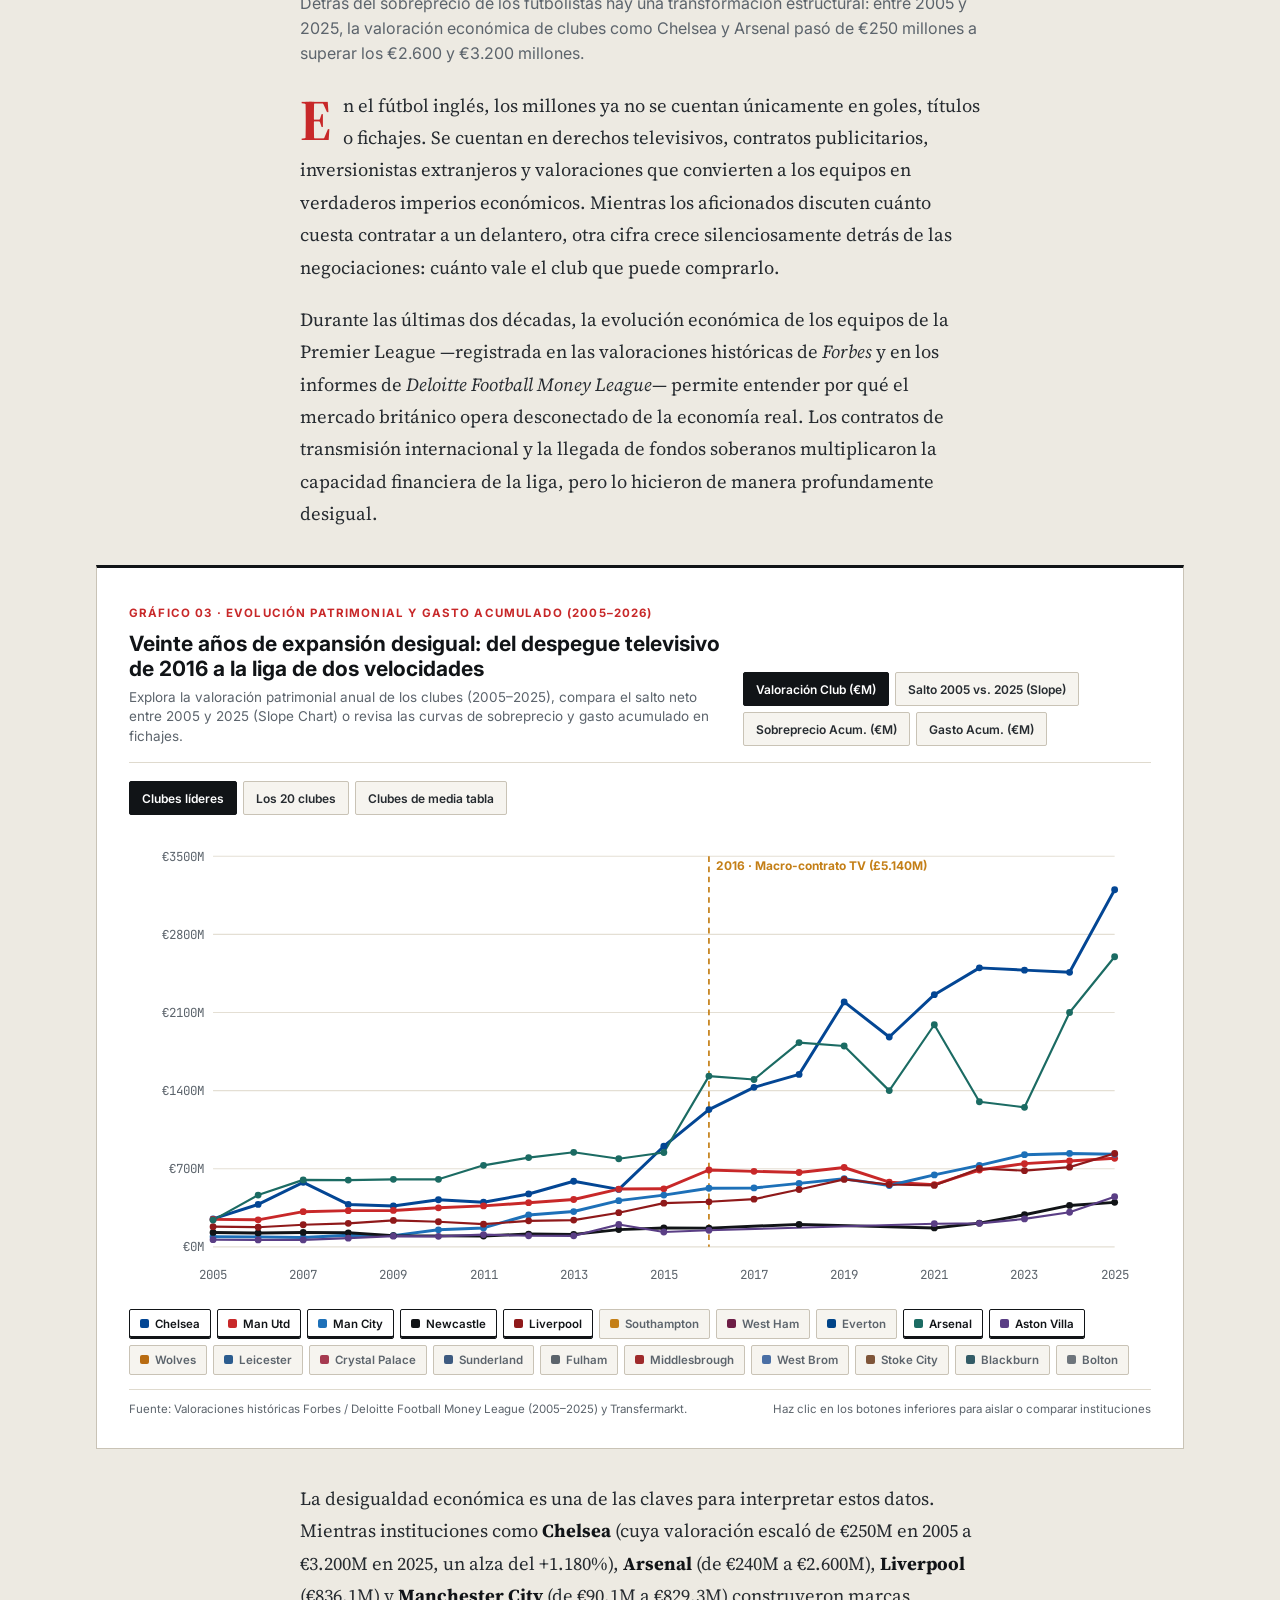
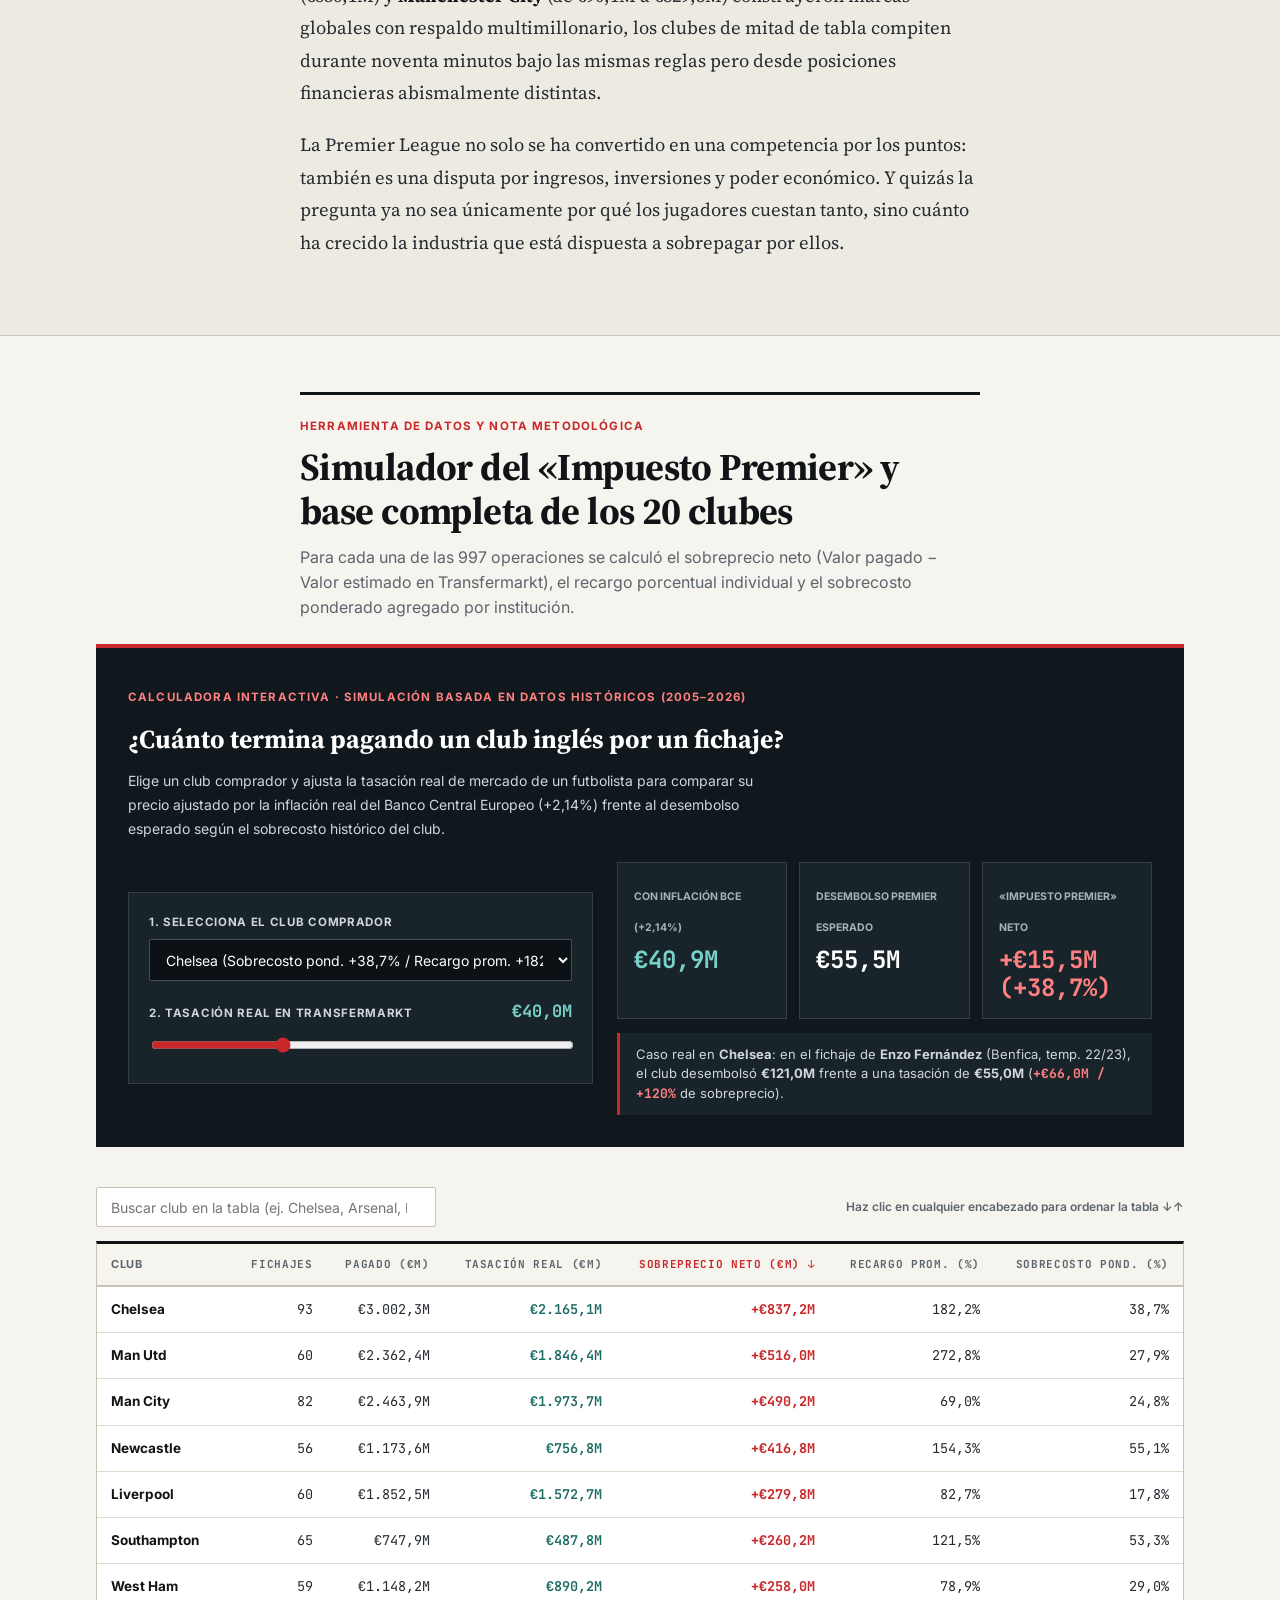
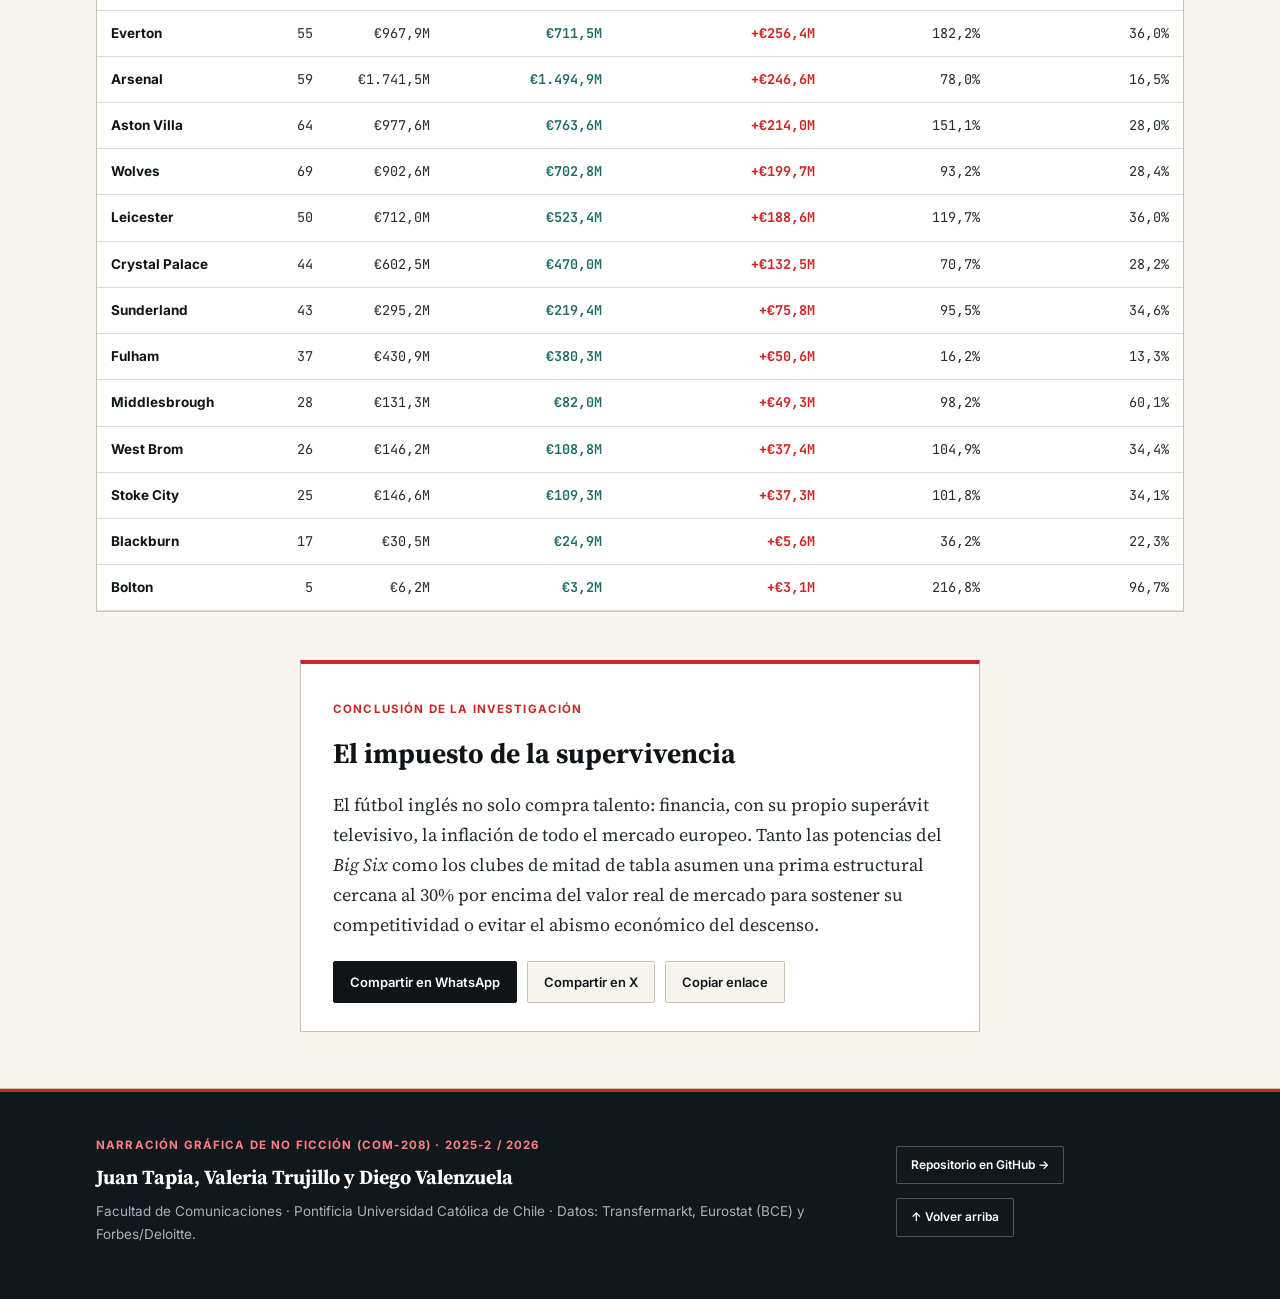
==== commit 6381b422: "Entrega 05: Rediseño periodístico estilo Reuters Graphics / The Athletic con fichas de jugadores rec" ====
--- a/docs/index.html
+++ b/docs/index.html
@@ -3,336 +3,308 @@
 <head>
   <meta charset="UTF-8" />
   <meta name="viewport" content="width=device-width, initial-scale=1.0" />
-  <title>El Impuesto Premier — Radiografía al sobreprecio en la Premier League (2005–2026)</title>
-  <meta name="description" content="Radiografía al sobreprecio e inflación en el mercado de fichajes del fútbol inglés (2005-2026). Análisis de 997 operaciones y más de €19.800M invertidos." />
+  <title>El Impuesto Premier League: Por qué los clubes ingleses pagan un 30% de sobreprecio en el mercado de fichajes</title>
+  <meta name="description" content="Investigación periodística de datos sobre 997 traspasos de la Premier League (2005–2026): €4.555 millones en sobreprecio neto frente a una inflación europea del 2,14%." />
   <link rel="preconnect" href="https://fonts.googleapis.com" />
   <link rel="preconnect" href="https://fonts.gstatic.com" crossorigin />
-  <link href="https://fonts.googleapis.com/css2?family=Cormorant+Garamond:ital,wght@0,300;0,400;1,300;1,400&family=Inter:wght@300;400;500&family=Roboto+Mono:wght@400;500&display=swap" rel="stylesheet" />
+  <link href="https://fonts.googleapis.com/css2?family=Inter:wght@400;500;600;700;800&family=JetBrains+Mono:wght@400;600;700&family=Source+Serif+4:ital,opsz,wght@0,8..60,400;0,8..60,600;0,8..60,700;1,8..60,400&display=swap" rel="stylesheet" />
   <link rel="stylesheet" href="style.css" />
 </head>
 <body>
   <div id="chartTooltip" class="chart-tooltip" role="tooltip" aria-hidden="true"></div>
 
-  <!-- Sticky Glassmorphic Navigation Bar (Origin Financial Style) -->
+  <!-- Masthead Periodístico Estilo Reuters Graphics / The Athletic -->
   <header class="site-header">
     <div class="container header-inner">
       <a href="#inicio" class="brand-mark">
-        <span class="brand-icon">£</span>
-        <span class="brand-wordmark"><em>Impuesto</em> Premier</span>
+        <span class="brand-tag">INVESTIGACIÓN</span>
+        <span class="brand-wordmark">EL IMPUESTO PREMIER <span>· COM-208 UC</span></span>
       </a>
       <nav class="nav-links" aria-label="Navegación principal">
-        <a href="#sobreprecio" class="nav-glass-btn">Sobreprecio</a>
-        <a href="#inflacion" class="nav-glass-btn">Inflación BCE</a>
-        <a href="#clubes" class="nav-glass-btn">20 Clubes</a>
-        <a href="#metodologia" class="nav-glass-btn">Base de Datos</a>
+        <a href="#fichajes" class="nav-link">Fichajes Récord</a>
+        <a href="#sobreprecio" class="nav-link">01. Sobreprecio por Club</a>
+        <a href="#inflacion" class="nav-link">02. Inflación BCE</a>
+        <a href="#clubes" class="nav-link">03. Valor Patrimonial</a>
+        <a href="#metodologia" class="nav-link">Simulador y Base</a>
       </nav>
       <div class="header-actions">
-        <a href="#equipo" class="nav-text-link">Equipo UC</a>
-        <a href="#sobreprecio" class="btn-primary-cta">Explorar datos <span>→</span></a>
+        <a href="#sobreprecio" class="btn-header-action">Explorar gráficos ↓</a>
         <button type="button" class="menu-toggle" id="menuToggle" aria-expanded="false" aria-label="Abrir menú">
-          <svg width="18" height="18" viewBox="0 0 24 24" fill="none" stroke="currentColor" stroke-width="1.5" aria-hidden="true">
-            <line x1="3" y1="7" x2="21" y2="7"/><line x1="3" y1="12" x2="21" y2="12"/><line x1="3" y1="17" x2="21" y2="17"/>
+          <svg width="18" height="18" viewBox="0 0 24 24" fill="none" stroke="currentColor" stroke-width="2" aria-hidden="true">
+            <line x1="3" y1="6" x2="21" y2="6"/><line x1="3" y1="12" x2="21" y2="12"/><line x1="3" y1="18" x2="21" y2="18"/>
           </svg>
         </button>
       </div>
     </div>
     <nav class="mobile-drawer" id="mobileDrawer" aria-label="Navegación móvil">
-      <a href="#inicio" class="nav-glass-btn">Inicio</a>
-      <a href="#sobreprecio" class="nav-glass-btn">01 · Sobreprecio</a>
-      <a href="#inflacion" class="nav-glass-btn">02 · Inflación BCE</a>
-      <a href="#clubes" class="nav-glass-btn">03 · Evolución 20 Clubes</a>
-      <a href="#metodologia" class="nav-glass-btn">04 · Metodología y Tabla</a>
-      <a href="#equipo" class="nav-glass-btn">05 · Equipo</a>
+      <a href="#inicio">Inicio</a>
+      <a href="#fichajes">Fichajes bajo la lupa</a>
+      <a href="#sobreprecio">01 · Sobreprecio por club (Diego Valenzuela)</a>
+      <a href="#inflacion">02 · Inflación BCE vs. Premier (Juan Tapia)</a>
+      <a href="#clubes">03 · Evolución patrimonial 2005–2025 (Valeria Trujillo)</a>
+      <a href="#metodologia">Simulador y Tabla de los 20 Clubes</a>
     </nav>
     <div class="reading-progress" id="readingProgress" aria-hidden="true"></div>
   </header>
 
   <main>
-    <!-- 1. HERO SECTION — Sky Atmosphere + Whisper-Weight 300 Display + AI Data Advisor -->
+    <!-- 1. PORTADA PERIODÍSTICA (REUTERS INVESTIGATES / THE ATHLETIC) -->
     <section id="inicio" class="hero">
-      <div class="container hero-center">
-        <div class="promo-eyebrow-badge">
-          <span>RADIOGRAFÍA FINANCIERA · 2005–2026 — 997 OPERACIONES</span>
-        </div>
-
-        <h1 class="display-headline"><em>La prima</em> del oro británico</h1>
-
-        <p class="section-subhead">
-          Cuando el mercado europeo cobra el «Impuesto Premier»: cómo veinte años de liquidez televisiva generaron €4.555,1 millones de sobreprecio estructural mientras la inflación real europea permanecía en 2,14%.
-        </p>
-
-        <div class="hero-cta-row">
-          <a href="#sobreprecio" class="btn-primary-cta">Recorrer la investigación <span>→</span></a>
-          <a href="#metodologia" class="btn-ghost-outline">Inspeccionar los 20 clubes</a>
-        </div>
-
-        <!-- Origin Financial AI / Natural-Language Data Prompt Component -->
-        <div class="ai-prompt-box" aria-label="Consultor interactivo de la base de datos">
-          <form class="ai-prompt-form" id="aiPromptForm">
-            <input
-              type="text"
-              id="aiPromptInput"
-              class="ai-prompt-input"
-              placeholder="Pregunta a la base de datos: ¿Cuánto sobrepagó el Chelsea o cuál fue la inflación del BCE?"
-              aria-label="Consultar club o indicador en la base de datos"
-            />
-            <button type="submit" class="ai-prompt-submit" aria-label="Consultar datos">
-              <svg width="16" height="16" viewBox="0 0 24 24" fill="none" stroke="currentColor" stroke-width="1.8" aria-hidden="true">
-                <line x1="5" y1="12" x2="19" y2="12"/><polyline points="12 5 19 12 12 19"/>
-              </svg>
-            </button>
-          </form>
-          <div class="ai-prompt-suggestions">
-            <button type="button" class="pill-badge-btn" data-ai-query="Chelsea">Chelsea (€837,2M)</button>
-            <button type="button" class="pill-badge-btn" data-ai-query="Manchester United">Man Utd (+272,8%)</button>
-            <button type="button" class="pill-badge-btn" data-ai-query="Inflación BCE">Inflación BCE (2,14%)</button>
-            <button type="button" class="pill-badge-btn" data-ai-query="Newcastle">Newcastle (+154,3%)</button>
-          </div>
-          <div class="ai-answer-panel" id="aiAnswerPanel" aria-live="polite">
-            <div class="mono-label" style="color:var(--color-cyan-signal);margin-bottom:4px;">SÍNTESIS EJECUTIVA · 2005–2026</div>
-            Los 20 clubes ingleses más estables desembolsaron <strong class="tabular">€19.841,9M</strong> por futbolistas tasados en <strong class="tabular">€15.286,8M</strong>: un sobreprecio neto de <strong class="tabular" style="color:var(--color-iris-gleam);">€4.555,1M (+29,8%)</strong>. Selecciona o escribe el nombre de cualquier club arriba para auditar su balance.
-          </div>
-        </div>
-
-        <!-- Award Laurel Badges (Sources & Verification) -->
-        <div class="laurel-row" aria-label="Fuentes de verificación de datos">
-          <div class="laurel-badge">
-            <svg width="20" height="32" viewBox="0 0 24 36" fill="none" stroke="currentColor" stroke-width="1.2" aria-hidden="true"><path d="M18 32C10 28 6 20 8 6C12 10 15 18 18 32Z"/></svg>
-            <div class="laurel-text-wrap">
-              <span class="laurel-source">Transfermarkt</span>
-              <span class="laurel-sub">997 TRASPASOS AUDITADOS</span>
-            </div>
-            <svg width="20" height="32" viewBox="0 0 24 36" fill="none" stroke="currentColor" stroke-width="1.2" aria-hidden="true"><path d="M6 32C14 28 18 20 16 6C12 10 9 18 6 32Z"/></svg>
-          </div>
-          <div class="laurel-badge">
-            <svg width="20" height="32" viewBox="0 0 24 36" fill="none" stroke="currentColor" stroke-width="1.2" aria-hidden="true"><path d="M18 32C10 28 6 20 8 6C12 10 15 18 18 32Z"/></svg>
-            <div class="laurel-text-wrap">
-              <span class="laurel-source">Eurostat &amp; BCE</span>
-              <span class="laurel-sub">SERIE HICP 2005–2026</span>
-            </div>
-            <svg width="20" height="32" viewBox="0 0 24 36" fill="none" stroke="currentColor" stroke-width="1.2" aria-hidden="true"><path d="M6 32C14 28 18 20 16 6C12 10 9 18 6 32Z"/></svg>
-          </div>
-          <div class="laurel-badge">
-            <svg width="20" height="32" viewBox="0 0 24 36" fill="none" stroke="currentColor" stroke-width="1.2" aria-hidden="true"><path d="M18 32C10 28 6 20 8 6C12 10 15 18 18 32Z"/></svg>
-            <div class="laurel-text-wrap">
-              <span class="laurel-source">Forbes &amp; Deloitte</span>
-              <span class="laurel-sub">VALORACIÓN DE CLUBES</span>
-            </div>
-            <svg width="20" height="32" viewBox="0 0 24 36" fill="none" stroke="currentColor" stroke-width="1.2" aria-hidden="true"><path d="M6 32C14 28 18 20 16 6C12 10 9 18 6 32Z"/></svg>
-          </div>
-        </div>
-
-        <!-- Graphite Showcase Module (90px internal padding on desktop) -->
-        <div class="showcase-band">
-          <figure class="showcase-frame" style="margin:0;">
-            <div class="showcase-media">
-              <img
+      <div class="container">
+        <div class="hero-header-block">
+          <div class="hero-rubric-bar">
+            <span class="rubric-pill">REPORTAJE ESPECIAL DE DATOS</span>
+            <span class="rubric-league">FÚTBOL INGLÉS · MERCADO DE TRANSFERENCIAS (2005–2026)</span>
+          </div>
+
+          <h1 class="hero-title">El «Impuesto Premier League»: por qué los clubes ingleses pagan un 30% de sobreprecio en el mercado de fichajes</h1>
+
+          <p class="hero-deck">
+            Una auditoría a 997 contrataciones entre 2005 y 2026 demuestra que los 20 clubes principales de Inglaterra desembolsaron €4.555,1 millones por encima del valor real de mercado de sus futbolistas. Al contrastar las cifras con la inflación oficial del Banco Central Europeo (2,14%), la excusa del costo de la vida se derrumba.
+          </p>
+
+          <div class="byline-block">
+            <div class="byline-authors">
+              Por <strong>Juan Tapia</strong>, <strong>Valeria Trujillo</strong> y <strong>Diego Valenzuela</strong> · Periodismo de Datos UC
+            </div>
+            <div>
+              Fuentes verificadas: <strong>Transfermarkt</strong> · <strong>Banco Central Europeo (Eurostat HICP)</strong> · <strong>Forbes &amp; Deloitte</strong>
+            </div>
+          </div>
+        </div>
+
+        <figure class="hero-lead-figure">
+          <div class="hero-media-wrap">
+            <img
               src="[data-uri]"
               alt="Vista nocturna de un estadio de la Premier League inglesa iluminado con reflejos financieros sobre el palco de prensa"
               referrerpolicy="no-referrer"
             />
-            </div>
-            <figcaption class="showcase-caption">
-              <span>LONDRES &amp; MÁNCHESTER · EPICENTRO DE LA LIQUIDEZ TELEVISIVA EUROPEA (2005–2026)</span>
-              <span>CRÉDITO: GETTY IMAGES / PERIODISMO DE DATOS UC</span>
-            </figcaption>
-          </figure>
+          </div>
+          <figcaption class="figure-caption">
+            <span>Los contratos récord de televisión convirtieron a la Premier League en el motor financiero de Europa, pero también en el comprador más penalizado por el mercado.</span>
+            <span>Fotografía: Archivo Deportes UC / Getty Images</span>
+          </figcaption>
+        </figure>
+
+        <!-- Cuadro de Hallazgos Clave estilo Reuters Graphics -->
+        <div class="kpi-ledger" aria-label="Cifras principales de la investigación">
+          <div class="kpi-cell">
+            <div class="kpi-tag">GASTO TOTAL AUDITADO</div>
+            <div class="kpi-number tabular">€19.841,9M</div>
+            <div class="kpi-desc">Desembolsados por los 20 clubes ingleses en 997 fichajes entre 2005 y 2026.</div>
+          </div>
+          <div class="kpi-cell">
+            <div class="kpi-tag">TASACIÓN REAL DE MERCADO</div>
+            <div class="kpi-number market tabular">€15.286,8M</div>
+            <div class="kpi-desc">Valor técnico estimado en Transfermarkt previo a la firma de cada traspaso.</div>
+          </div>
+          <div class="kpi-cell">
+            <div class="kpi-tag">SOBREPRECIO («IMPUESTO PREMIER»)</div>
+            <div class="kpi-number overpay tabular">+€4.555,1M</div>
+            <div class="kpi-desc">Recargo neto pagado en exceso (+29,8% sobre el valor real de los futbolistas).</div>
+          </div>
+          <div class="kpi-cell">
+            <div class="kpi-tag">INFLACIÓN REAL EUROPEA (BCE)</div>
+            <div class="kpi-number market tabular">2,14%</div>
+            <div class="kpi-desc">Promedio anual del índice HICP en la Eurozona (meta histórica del BCE: 2,0%).</div>
+          </div>
         </div>
       </div>
     </section>
 
-    <!-- 2. THREE CHROMATIC FEATURE CATEGORY CARDS + SILVER INVERTED STAT BLOCK -->
-    <section class="story-section">
+    <!-- 2. EXPEDIENTE DE FICHAJES: JUGADORES RECORTADOS SIN FONDO Y DESGLOSE POR OPERACIÓN -->
+    <section id="fichajes" class="story-section">
       <div class="container">
-        <div class="section-header-center">
-          <span class="mono-label">ARQUITECTURA DE LA INVESTIGACIÓN</span>
-          <h2 class="section-display-title"><em>Tres</em> dimensiones de una anomalía financiera</h2>
-          <p class="section-subhead">
-            En las oficinas deportivas del continente rige una ley implícita: cuando quien negocia viste los colores de la Premier League, la cotización se multiplica antes de firmar.
-          </p>
-        </div>
-
-        <!-- 3-Column Full-Bleed Chromatic Category Tiles (Origin Financial Signature) -->
-        <div class="category-grid">
-          <a href="#sobreprecio" class="feature-category-card iris">
-            <div class="feature-card-top">
-              <span class="mono-label">EJE 01 · DIEGO VALENZUELA</span>
-              <svg width="24" height="24" viewBox="0 0 24 24" fill="none" stroke="currentColor" stroke-width="1.5" aria-hidden="true">
-                <path d="M12 2v20M17 5H9.5a3.5 3.5 0 0 0 0 7h5a3.5 3.5 0 0 1 0 7H6"/>
-              </svg>
-            </div>
-            <div>
-              <h3 class="feature-card-title"><em>El recargo</em> por club</h3>
-              <p class="feature-card-desc">
-                Radiografía a las 997 operaciones de compra: Chelsea acumula €837,2M en sobreprecio neto y Manchester United lidera el desvío porcentual con 272,8%.
-              </p>
-            </div>
-          </a>
-
-          <a href="#inflacion" class="feature-category-card orchid">
-            <div class="feature-card-top">
-              <span class="mono-label">EJE 02 · JUAN TAPIA</span>
-              <svg width="24" height="24" viewBox="0 0 24 24" fill="none" stroke="currentColor" stroke-width="1.5" aria-hidden="true">
-                <polyline points="22 12 18 12 15 21 9 3 6 12 2 12"/>
-              </svg>
-            </div>
-            <div>
-              <h3 class="feature-card-title"><em>El doble</em> discurso</h3>
-              <p class="feature-card-desc">
-                Contraste con el Índice Armonizado de Precios de Consumo (HICP) del BCE: 2,14% de inflación real frente a una burbuja interna que supera el 30% de sobreprecio.
-              </p>
-            </div>
-          </a>
-
-          <a href="#clubes" class="feature-category-card periwinkle">
-            <div class="feature-card-top">
-              <span class="mono-label">EJE 03 · VALERIA TRUJILLO</span>
-              <svg width="24" height="24" viewBox="0 0 24 24" fill="none" stroke="currentColor" stroke-width="1.5" aria-hidden="true">
-                <polyline points="23 6 13.5 15.5 8.5 10.5 1 18"/><polyline points="17 6 23 6 23 12"/>
-              </svg>
-            </div>
-            <div>
-              <h3 class="feature-card-title"><em>Imperios</em> en alza</h3>
-              <p class="feature-card-desc">
-                Veinte años de evolución patrimonial (2005–2026): cómo los derechos televisivos y fondos soberanos separaron al Big Six de los clubes que sobrepagan por sobrevivir.
-              </p>
-            </div>
-          </a>
-        </div>
-
-        <!-- Silver Inverted Card (#cacaca surface, #000000 text) -->
-        <div class="stat-inverted-card" aria-label="Magnitudes principales del estudio">
-          <div class="inverted-header">
-            <span class="mono-label" style="color:#000000;">EVIDENCIA EMPÍRICA CONSOLIDADA · 20 TEMPORADAS</span>
-            <h3 class="inverted-title"><em>Cuatro</em> cifras que definen la burbuja británica</h3>
-          </div>
-          <div class="kpi-strip">
-            <div class="kpi-item">
-              <div class="kpi-value tabular">€19.841,9M</div>
-              <div class="kpi-label">Total desembolsado por los 20 clubes en las 997 transferencias analizadas.</div>
-            </div>
-            <div class="kpi-item">
-              <div class="kpi-value tabular">€15.286,8M</div>
-              <div class="kpi-label">Tasación técnica objetiva de mercado previa a cada acuerdo en Transfermarkt.</div>
-            </div>
-            <div class="kpi-item">
-              <div class="kpi-value tabular">+€4.555,1M</div>
-              <div class="kpi-label">Sobreprecio neto acumulado (+29,8% de recargo estructural pagado al mercado).</div>
-            </div>
-            <div class="kpi-item">
-              <div class="kpi-value tabular">2,14%</div>
-              <div class="kpi-label">Inflación real promedio anual en la Eurozona (HICP del BCE, meta histórica 2,0%).</div>
-            </div>
-          </div>
-        </div>
-
-        <!-- Interactive Visual Metaphor: Football Goals Balance + Podium -->
-        <div class="visual-grid">
-          <div class="surface-card">
-            <p class="card-kicker">BALANZA DE CAPITAL · CADA BALÓN REPRESENTA UN TRAMO DE INVERSIÓN</p>
-            <h3 class="card-title"><em>Dos arcos</em> frente a frente: el gasto desborda al valor real</h3>
-            <div class="goal-controls-bar">
-              <div class="scale-controls" role="group" aria-label="Seleccionar club o muestra completa">
-                <button type="button" class="seg-btn active" data-ball-scope="all">Liga (20 clubes)</button>
-                <button type="button" class="seg-btn" data-ball-scope="Chelsea">Chelsea</button>
-                <button type="button" class="seg-btn" data-ball-scope="Man Utd">Man Utd</button>
-                <button type="button" class="seg-btn" data-ball-scope="Man City">Man City</button>
-                <button type="button" class="seg-btn" data-ball-scope="Newcastle">Newcastle</button>
-              </div>
-              <button type="button" class="btn-replay-goals" id="replayGoalsBtn">Llenar arcos →</button>
-            </div>
-            <div class="goals-pitch">
-              <div class="goal-panel">
-                <div class="goal-scoreboard">
-                  <span class="goal-panel-title">Arco de Gastos</span>
-                  <span class="goal-panel-amount tabular" id="goalSpentVal" style="color:var(--color-iris-gleam);">€19.841,9M</span>
-                </div>
-                <div class="goal-frame" aria-label="Portería de gastos llenándose de balones">
-                  <div class="goal-overflow-line" id="goalGapLine" style="bottom:77%;">
-                    <span class="goal-overflow-tag" id="goalGapTag">EXCESO: +€4.555,1M</span>
+        <div class="prose reading-column">
+          <p class="drop-cap">En las direcciones deportivas de Lisboa, Ámsterdam, Bilbao o San Sebastián existe una regla no escrita que todo negociador aplica sin excepción: cuando el club que llama por teléfono compite en la Premier League inglesa, la tasación del futbolista se multiplica automáticamente. Lejos de ser un mito de vestuario, dos décadas de registros contables confirman que casi uno de cada tres euros invertidos por los clubes británicos corresponde a sobreprecio puro.</p>
+        </div>
+
+        <div class="dossier-wrap" aria-label="Expediente visual de fichajes con mayor sobreprecio">
+          <div class="dossier-header">
+            <div>
+              <span class="kicker-label">EXPEDIENTE INTERACTIVO · LOS ROSTROS DE LA BURBUJA</span>
+              <h2 class="dossier-title">Radiografía a las transferencias más infladas del fútbol inglés</h2>
+              <p class="dossier-sub">Cada ficha desglosa cuánto valía realmente el jugador según Transfermarkt (en verde) y cuántos millones adicionales pagó el club inglés como «Impuesto Premier» (en rojo). Haz clic en cualquier tarjeta o club para inspeccionar sus 3 casos récord.</p>
+            </div>
+            <div class="chart-legend-bar" style="margin:0;">
+              <span class="legend-item"><span class="legend-swatch" style="background:var(--data-market);"></span> Tasación real (€M)</span>
+              <span class="legend-item"><span class="legend-swatch" style="background:var(--data-overpay);"></span> Sobreprecio pagado (+€M)</span>
+            </div>
+          </div>
+
+          <!-- 4 Tarjetas de Jugadores con Fotografías Recortadas Sin Fondo -->
+          <div class="player-cards-grid">
+            <!-- Card 1: Chelsea / Enzo Fernández -->
+            <article class="player-dossier-card active" data-dossier-club="Chelsea">
+              <div class="player-stage">
+                <div class="player-club-stripe" style="background:#034694;"></div>
+                <div class="player-badge-top">
+                  <span class="player-club-pill" style="background:#034694;">1° CHELSEA FC</span>
+                  <span class="player-season-tag">TEMP. 2022/23</span>
+                </div>
+                <span class="player-overpay-tag">+€66,0M (+120%)</span>
+                <img src="img/player_chelsea.png" alt="Jugador de Chelsea FC sin fondo" class="player-cutout-img" />
+              </div>
+              <div class="player-card-body">
+                <div>
+                  <h3 class="player-name">Enzo Fernández</h3>
+                  <p class="player-route">SL Benfica → Chelsea FC · Mediocampista</p>
+                </div>
+                <div>
+                  <div class="player-price-meter">
+                    <div class="price-bar-track">
+                      <div class="price-bar-est" style="width:45%;"></div>
+                      <div class="price-bar-over" style="width:55%;"></div>
+                    </div>
                   </div>
-                  <div class="goal-balls-chamber" id="goalSpentBalls"></div>
-                </div>
-                <div class="goal-footer-meta">
-                  <span id="goalSpentCount" class="tabular">79 BALONES</span>
-                  <span>CAPITAL QUE SALE</span>
-                </div>
-              </div>
-              <div class="goal-panel">
-                <div class="goal-scoreboard">
-                  <span class="goal-panel-title">Arco de Valor Real</span>
-                  <span class="goal-panel-amount tabular" id="goalEstVal" style="color:var(--color-cyan-signal);">€15.286,8M</span>
-                </div>
-                <div class="goal-frame" aria-label="Portería de valor real llenándose de balones">
-                  <div class="goal-balls-chamber" id="goalEstBalls"></div>
-                </div>
-                <div class="goal-footer-meta">
-                  <span id="goalEstCount" class="tabular">61 BALONES</span>
-                  <span>VALOR QUE ENTRA</span>
-                </div>
-              </div>
-            </div>
-            <div class="goal-tooltip-bar" id="goalInspectorBar" aria-live="polite">
-              <span id="goalInspectorText">Toca o pasa el cursor sobre cualquier balón dentro de los arcos para ver el monto acumulado.</span>
-              <strong id="goalUnitBadge" class="tabular" style="color:var(--color-cyan-signal);">1 BALÓN = €250M</strong>
-            </div>
-            <div class="ball-legend">
-              <span class="legend-item"><span class="legend-swatch" style="background:var(--color-iris-gleam);"></span> Balón de sobreprecio pagado</span>
-              <span class="legend-item"><span class="legend-swatch" style="background:var(--color-cyan-signal);"></span> Balón de tasación real de mercado</span>
-            </div>
-          </div>
-
-          <div class="surface-card">
-            <p class="card-kicker">PODIO HISTÓRICO INTERACTIVO · TOCA UN CLUB PARA INSPECCIONAR</p>
-            <h3 class="card-title"><em>Los tres</em> mayores pagadores del Impuesto Premier</h3>
-            <div class="podium-stage" role="tablist" aria-label="Podio de sobreprecio acumulado">
-              <button type="button" class="podium-btn rank-3" data-podium-club="Man City" role="tab" aria-selected="false">
-                <span class="podium-rank"><em>3°</em></span>
-                <span class="podium-abbr">MAN CITY</span>
-                <span class="podium-overpay">€490,2M</span>
-              </button>
-              <button type="button" class="podium-btn rank-1 active" data-podium-club="Chelsea" role="tab" aria-selected="true">
-                <span class="podium-rank"><em>1°</em></span>
-                <span class="podium-abbr">CHELSEA</span>
-                <span class="podium-overpay">€837,2M</span>
-              </button>
-              <button type="button" class="podium-btn rank-2" data-podium-club="Man Utd" role="tab" aria-selected="false">
-                <span class="podium-rank"><em>2°</em></span>
-                <span class="podium-abbr">MAN UTD</span>
-                <span class="podium-overpay">€516,0M</span>
-              </button>
-            </div>
-            <div class="podium-detail" id="podiumDetail" aria-live="polite"></div>
+                  <div class="price-ledger-row"><span>Tasación real:</span><strong style="color:var(--data-market);">€55,0M</strong></div>
+                  <div class="price-ledger-row"><span>Sobreprecio neto:</span><strong style="color:var(--data-overpay);">+€66,0M</strong></div>
+                  <div class="price-ledger-row total"><span>Monto final pagado:</span><span>€121,0M</span></div>
+                </div>
+              </div>
+            </article>
+
+            <!-- Card 2: Manchester United / Antony -->
+            <article class="player-dossier-card" data-dossier-club="Man Utd">
+              <div class="player-stage">
+                <div class="player-club-stripe" style="background:#c82829;"></div>
+                <div class="player-badge-top">
+                  <span class="player-club-pill" style="background:#c82829;">2° MAN. UNITED</span>
+                  <span class="player-season-tag">TEMP. 2022/23</span>
+                </div>
+                <span class="player-overpay-tag">+€60,0M (+171%)</span>
+                <img src="img/player_manutd.png" alt="Jugador de Manchester United sin fondo" class="player-cutout-img" />
+              </div>
+              <div class="player-card-body">
+                <div>
+                  <h3 class="player-name">Antony</h3>
+                  <p class="player-route">AFC Ajax → Manchester United · Extremo</p>
+                </div>
+                <div>
+                  <div class="player-price-meter">
+                    <div class="price-bar-track">
+                      <div class="price-bar-est" style="width:37%;"></div>
+                      <div class="price-bar-over" style="width:63%;"></div>
+                    </div>
+                  </div>
+                  <div class="price-ledger-row"><span>Tasación real:</span><strong style="color:var(--data-market);">€35,0M</strong></div>
+                  <div class="price-ledger-row"><span>Sobreprecio neto:</span><strong style="color:var(--data-overpay);">+€60,0M</strong></div>
+                  <div class="price-ledger-row total"><span>Monto final pagado:</span><span>€95,0M</span></div>
+                </div>
+              </div>
+            </article>
+
+            <!-- Card 3: Manchester City / Jack Grealish -->
+            <article class="player-dossier-card" data-dossier-club="Man City">
+              <div class="player-stage">
+                <div class="player-club-stripe" style="background:#1d70b8;"></div>
+                <div class="player-badge-top">
+                  <span class="player-club-pill" style="background:#1d70b8;">3° MAN. CITY</span>
+                  <span class="player-season-tag">TEMP. 2021/22</span>
+                </div>
+                <span class="player-overpay-tag">+€52,5M (+81%)</span>
+                <img src="img/player_mancity.png" alt="Jugador de Manchester City sin fondo" class="player-cutout-img" />
+              </div>
+              <div class="player-card-body">
+                <div>
+                  <h3 class="player-name">Jack Grealish</h3>
+                  <p class="player-route">Aston Villa → Manchester City · Volante ofensivo</p>
+                </div>
+                <div>
+                  <div class="player-price-meter">
+                    <div class="price-bar-track">
+                      <div class="price-bar-est" style="width:55%;"></div>
+                      <div class="price-bar-over" style="width:45%;"></div>
+                    </div>
+                  </div>
+                  <div class="price-ledger-row"><span>Tasación real:</span><strong style="color:var(--data-market);">€65,0M</strong></div>
+                  <div class="price-ledger-row"><span>Sobreprecio neto:</span><strong style="color:var(--data-overpay);">+€52,5M</strong></div>
+                  <div class="price-ledger-row total"><span>Monto final pagado:</span><span>€117,5M</span></div>
+                </div>
+              </div>
+            </article>
+
+            <!-- Card 4: Newcastle United / Alexander Isak -->
+            <article class="player-dossier-card" data-dossier-club="Newcastle">
+              <div class="player-stage">
+                <div class="player-club-stripe" style="background:#111417;"></div>
+                <div class="player-badge-top">
+                  <span class="player-club-pill" style="background:#111417;">4° NEWCASTLE</span>
+                  <span class="player-season-tag">TEMP. 2022/23</span>
+                </div>
+                <span class="player-overpay-tag">+€47,5M (+158%)</span>
+                <img src="img/player_newcastle.png" alt="Jugador de Newcastle United sin fondo" class="player-cutout-img" />
+              </div>
+              <div class="player-card-body">
+                <div>
+                  <h3 class="player-name">Alexander Isak</h3>
+                  <p class="player-route">Real Sociedad → Newcastle United · Delantero</p>
+                </div>
+                <div>
+                  <div class="player-price-meter">
+                    <div class="price-bar-track">
+                      <div class="price-bar-est" style="width:39%;"></div>
+                      <div class="price-bar-over" style="width:61%;"></div>
+                    </div>
+                  </div>
+                  <div class="price-ledger-row"><span>Tasación real:</span><strong style="color:var(--data-market);">€30,0M</strong></div>
+                  <div class="price-ledger-row"><span>Sobreprecio neto:</span><strong style="color:var(--data-overpay);">+€47,5M</strong></div>
+                  <div class="price-ledger-row total"><span>Monto final pagado:</span><span>€77,5M</span></div>
+                </div>
+              </div>
+            </article>
+          </div>
+
+          <!-- Explorador de los 3 Fichajes Más Inflados de Cualquier Club -->
+          <div class="club-explorer-box">
+            <div class="club-explorer-head">
+              <div>
+                <div class="kicker-label" style="margin-bottom:2px;">AUDITORÍA DE OPERACIONES POR INSTITUCIÓN</div>
+                <strong id="dossierClubTitle" style="font-family:var(--font-sans);font-size:16px;color:var(--ink-primary);">Chelsea — Top 3 fichajes con mayor sobreprecio</strong>
+                <div id="dossierClubSummary" style="font-family:var(--font-sans);font-size:13px;color:var(--ink-muted);margin-top:2px;"></div>
+              </div>
+              <div class="scale-controls" role="group" aria-label="Inspeccionar fichajes récord por club">
+                <button type="button" class="seg-btn active" data-dossier-club="Chelsea">Chelsea</button>
+                <button type="button" class="seg-btn" data-dossier-club="Man Utd">Man Utd</button>
+                <button type="button" class="seg-btn" data-dossier-club="Man City">Man City</button>
+                <button type="button" class="seg-btn" data-dossier-club="Newcastle">Newcastle</button>
+                <button type="button" class="seg-btn" data-dossier-club="Liverpool">Liverpool</button>
+                <button type="button" class="seg-btn" data-dossier-club="Arsenal">Arsenal</button>
+                <button type="button" class="seg-btn" data-dossier-club="Everton">Everton</button>
+                <button type="button" class="seg-btn" data-dossier-club="Southampton">Southampton</button>
+              </div>
+            </div>
+            <div class="deals-strip-grid" id="dossierDealsGrid" aria-live="polite"></div>
           </div>
         </div>
       </div>
     </section>
 
     <!-- 3. SECCIÓN 01: DIEGO VALENZUELA -->
-    <section id="sobreprecio" class="story-section abyss">
+    <section id="sobreprecio" class="story-section alt-bg">
       <div class="container">
-        <div class="section-header-center">
-          <span class="mono-label">SECCIÓN 01 · CRÓNICA Y VISUALIZACIÓN POR DIEGO VALENZUELA</span>
-          <h2 class="section-display-title"><em>El Impuesto</em> Premier: sobreprecio acumulado por club</h2>
-          <p class="section-subhead">
-            Casi un tercio del dinero invertido por el fútbol británico (29,8% de recargo acumulado) se esfumó en primas de urgencia y cláusulas infladas por la liquidez televisiva.
-          </p>
-        </div>
-
-        <div class="prose reading-column">
-          <p class="drop-cap">En las oficinas deportivas del fútbol europeo existe una regla no escrita que todo director deportivo conoce de memoria: si quien toca a la puerta viste los colores de un club de la Premier League inglesa, la cotización de cualquier futbolista se multiplica automáticamente antes de descolgar el teléfono. No es un mito de vestuario ni una exageración de la prensa deportiva británica. Los números fríos de más de dos décadas de transferencias revelan una distorsión estructural: el «Impuesto Premier», una prima monetaria que convierte al torneo más rico del planeta en la liga más sistemáticamente ineficiente a la hora de pagar por su talento.</p>
-          <p>Entre 2005 y 2026, los 20 clubes más estables del fútbol inglés desembolsaron más de <strong>19.800 millones de euros</strong> en 997 operaciones de compra analizadas, según datos de Transfermarkt. Sin embargo, la tasación técnica estimada de esos mismos jugadores al momento de concretarse los acuerdos rondaba apenas los <strong>15.280 millones de euros</strong>. La brecha resultante es demoledora: más de <strong>4.555 millones de euros</strong> pagados íntegramente en calidad de sobreprecio neto.</p>
+        <div class="section-header-editorial">
+          <span class="kicker-label">CAPÍTULO 01 · POR DIEGO VALENZUELA</span>
+          <h2 class="section-title">Quiénes inflan el mercado: el ranking del sobreprecio club por club</h2>
+          <p class="section-standfirst">
+            Entre 2005 y 2026, el Chelsea FC acumuló €837,2 millones en sobreprecio neto, mientras el Manchester United pagó un recargo promedio del 272,8% por operación. Pero la presión inflacionaria golpea con igual dureza a la mitad de la tabla.
+          </p>
+        </div>
+
+        <div class="prose reading-column">
+          <p>Entre 2005 y 2026, los 20 clubes más estables del fútbol inglés desembolsaron más de <strong>19.800 millones de euros</strong> en 997 operaciones de compra analizadas, según los registros de Transfermarkt. Sin embargo, la tasación técnica estimada de esos mismos jugadores al momento de cerrarse los acuerdos rondaba apenas los <strong>15.280 millones de euros</strong>. La brecha resultante supera los <strong>4.555 millones de euros</strong> pagados íntegramente en calidad de sobreprecio neto: un 29,8% de recargo acumulado que se esfumó en primas de urgencia y cláusulas infladas por la liquidez de los derechos televisivos.</p>
         </div>
 
         <div class="chart-card">
           <div class="chart-header">
             <div>
-              <span class="mono-label" style="color:var(--color-cyan-signal);">VISUALIZACIÓN ATÓMICA 01 · BRECHA, MATRIZ DE CUADRANTES Y RANKING</span>
-              <h3 class="chart-title"><em>Sobreprecio</em> acumulado y distorsión por club (2005–2026)</h3>
-              <p class="chart-subtitle">Explora en tres representaciones complementarias: la brecha directa entre tasación real y precio pagado (Dumbbell Chart), la matriz de 4 cuadrantes (Opulencia vs. Supervivencia) y el ranking con promedio de liga.</p>
+              <span class="kicker-label">GRÁFICO 01 · RADIOGRAFÍA DE LOS 20 CLUBES (2005–2026)</span>
+              <h3 class="chart-title">El Chelsea lidera el sobrepago absoluto (€837,2M); el United encabeza el recargo porcentual (272,8%)</h3>
+              <p class="chart-subtitle">Alterna entre el gráfico de brecha (Tasación real vs. Monto pagado), la matriz de 4 cuadrantes (Gasto total vs. % de recargo) y los rankings con la media de la liga. Pasa el cursor o toca cada club para ver el detalle.</p>
             </div>
             <div class="chart-controls" role="group" aria-label="Representación del gráfico 01">
-              <button type="button" class="seg-btn active" data-c1-mode="dumbbell">Brecha Dumbbell (€M)</button>
+              <button type="button" class="seg-btn active" data-c1-mode="dumbbell">Brecha (Tasación vs. Pagado)</button>
               <button type="button" class="seg-btn" data-c1-mode="scatter">Matriz 4 Cuadrantes</button>
               <button type="button" class="seg-btn" data-c1-mode="overpay">Ranking Sobreprecio (€M)</button>
               <button type="button" class="seg-btn" data-c1-mode="avgDef">Ranking Recargo (%)</button>
@@ -342,21 +314,21 @@
           <div class="svg-chart-wrap" id="chart01Wrap"></div>
           <div class="club-inspector">
             <div>
-              <strong id="inspClubName" style="color:var(--color-pure);font-family:var(--font-lyon-display);font-weight:300;font-size:26px;">Chelsea</strong>
-              <span id="inspClubStats" style="display:block;font-size:13px;color:var(--color-ash);margin-top:2px;"></span>
-            </div>
-            <div id="inspClubDeals" style="font-size:13px;color:var(--color-ash);"></div>
+              <strong id="inspClubName" style="color:var(--ink-primary);font-family:var(--font-serif);font-size:21px;">Chelsea</strong>
+              <span id="inspClubStats" style="display:block;font-size:13px;color:var(--ink-muted);margin-top:2px;"></span>
+            </div>
+            <div id="inspClubDeals" style="font-size:13px;color:var(--ink-body);"></div>
           </div>
           <div class="chart-source">
-            <span>FUENTE: ELABORACIÓN PROPIA EN BASE A TRANSFERMARKT (2005–2026)</span>
-            <span>MUESTRA: 997 OPERACIONES · 20 CLUBES</span>
-          </div>
-        </div>
-
-        <div class="prose reading-column">
-          <p>La visualización de datos desnuda las dimensiones de este fenómeno institución por institución. En la cúspide del gasto desmedido se erige el <strong>Chelsea FC</strong>. Con una política de contrataciones compulsiva que se aceleró exponencialmente en el último lustro, el club londinense acumula en solitario un sobreprecio de <strong>837,2 millones de euros</strong> a lo largo de 93 traspasos. Pagaron más de 3.002 millones de euros por un lote de futbolistas tasado objetivamente en poco más de 2.165 millones: un encarecimiento promedio por operación del 182,2%.</p>
-          <p>Apenas un peldaño más abajo aparece el <strong>Manchester United</strong>, cuyo patrón de gasto confirma cómo el exceso de capital no garantiza acierto deportivo. Aunque ocupan el segundo lugar en sobreprecio acumulado absoluto (€516 millones adicionales), su recargo porcentual promedio es el más alto entre las grandes potencias de la liga: un estratosférico <strong>272,8%</strong>. Desde apuestas juveniles hiperinfladas hasta fichajes de renombre internacional cerrados en el límite del libro de pases, los <em>Red Devils</em> han pagado casi el triple de la tasación objetiva de mercado para cerrar sus planteles.</p>
-          <p>Pero la anomalía no pertenece en exclusiva al autodenominado <em>Big Six</em>. La gráfica expone una verdad aún más reveladora para la mitad de la tabla: clubes como <strong>Newcastle United</strong> (€416,8M de sobreprecio acumulado tras la inyección saudí), <strong>Southampton</strong> (€260,2M) o <strong>Everton</strong> (€256,4M con un sobreprecio promedio de 182,2%) registran desviaciones porcentuales tanto o más severas que las de los contendientes al título. Para estas escuadras, el sobrepago no es una demostración de opulencia, sino un impuesto de supervivencia: el precio extorsivo exigido por las ligas extranjeras a sabiendas de que perder la categoría en Inglaterra implica un abismo económico del que pocos logran retornar.</p>
+            <span>Fuente: Elaboración propia con datos de Transfermarkt (temporadas 2005/06 a 2025/26).</span>
+            <span>Muestra: 997 transferencias · 20 clubes de la Premier League</span>
+          </div>
+        </div>
+
+        <div class="prose reading-column">
+          <p>En la cúspide del gasto desmedido se erige el <strong>Chelsea FC</strong>. Con una política de contrataciones compulsiva que se aceleró exponencialmente en el último lustro, el club londinense acumula en solitario un sobreprecio de <strong>837,2 millones de euros</strong> a lo largo de 93 traspasos. Pagaron más de 3.002 millones de euros por un lote de futbolistas tasado objetivamente en poco más de 2.165 millones: un encarecimiento promedio por operación del 182,2%.</p>
+          <p>Apenas un peldaño más abajo aparece el <strong>Manchester United</strong>, cuyo patrón de gasto confirma cómo el exceso de capital no garantiza acierto deportivo. Aunque ocupan el segundo lugar en sobreprecio acumulado absoluto (€516 millones adicionales), su recargo porcentual promedio es el más alto entre las grandes potencias de la liga: un estratosférico <strong>272,8%</strong>. Desde apuestas juveniles hiperinfladas como Anthony Martial (+650%) hasta fichajes cerrados sobre la hora como Antony (+€60M), los <em>Red Devils</em> han pagado casi el triple de la tasación objetiva de mercado.</p>
+          <p>Pero la anomalía no pertenece en exclusiva al autodenominado <em>Big Six</em>. La matriz de cuadrantes expone una verdad aún más reveladora para la mitad de la tabla: clubes como <strong>Newcastle United</strong> (€416,8M de sobreprecio acumulado tras la inyección saudí), <strong>Southampton</strong> (€260,2M) o <strong>Everton</strong> (€256,4M con un recargo promedio de 182,2%) registran desviaciones porcentuales tanto o más severas que las de los candidatos al título. Para estas escuadras, el sobrepago no es una demostración de opulencia, sino un impuesto de supervivencia para evitar el descenso.</p>
         </div>
       </div>
     </section>
@@ -364,124 +336,129 @@
     <!-- 4. SECCIÓN 02: JUAN TAPIA -->
     <section id="inflacion" class="story-section">
       <div class="container">
-        <div class="section-header-center">
-          <span class="mono-label">SECCIÓN 02 · CRÓNICA Y VISUALIZACIÓN POR JUAN TAPIA</span>
-          <h2 class="section-display-title"><em>El doble</em> discurso de la Premier: inflación real vs. burbuja</h2>
-          <p class="section-subhead">
-            Mientras el Índice Armonizado de Precios de Consumo (HICP) de la Eurozona promedió un estable 2,14% durante veinte años, el fútbol inglés naturalizó sobrecostos de hasta 68,1% anual.
-          </p>
-        </div>
-
-        <div class="prose reading-column">
-          <p class="drop-cap">En el discurso de la Premier League, la palabra «inflación» funciona como un comodín. Los clubes la usan en dos frentes distintos para armar un relato que los libre de responsabilidad y normalice que todo cueste cada vez más, sea en los fichajes o en lo que cobran de diferentes formas: ya sea por entradas, camisetas o abonos de temporada.</p>
-          <p>Por un lado, cuando los directivos tienen que justificar el pago de 80 millones de euros por un jugador de mediana edad, hablan de un «mercado inflado». En el fondo saben que no se refieren a la economía real, sino a la dinámica de su propio negocio por la llegada de capitales extranjeros y la lluvia de millones que dejan los derechos de televisión. Pero, por otro lado, cuando esos mismos clubes anuncian que subirán el precio de las entradas, los abonos o las camisetas, el discurso cambia. Ahí sí se escudan en la economía mundial, culpando a las presiones inflacionarias globales y al aumento de los costos para mantener el estadio.</p>
-          <p>Al usar la misma palabra para mezclar dos cosas totalmente distintas, las directivas lograron convencer al público de que el encarecimiento del fútbol es algo inevitable, casi un capricho de la economía global. Pero los datos dicen otra cosa.</p>
+        <div class="section-header-editorial">
+          <span class="kicker-label">CAPÍTULO 02 · POR JUAN TAPIA</span>
+          <h2 class="section-title">El doble discurso de la inflación: qué dice realmente el Banco Central Europeo</h2>
+          <p class="section-standfirst">
+            Los clubes ingleses suelen justificar los fichajes de €80 millones y el alza de las entradas culpando a la inflación global. Pero el Índice Armonizado de Precios de Consumo (HICP) de la Eurozona promedió apenas un 2,14% anual durante veinte años.
+          </p>
+        </div>
+
+        <div class="prose reading-column">
+          <p class="drop-cap">En el discurso de la Premier League, la palabra «inflación» funciona como un comodín. Los clubes la usan en dos frentes distintos para armar un relato que los libre de responsabilidad y normalice que todo cueste cada vez más, sea en los fichajes o en lo que cobran a sus hinchas por entradas, camisetas o abonos de temporada.</p>
+          <p>Por un lado, cuando los directivos tienen que justificar el pago de 80 millones de euros por un jugador de mediana edad, hablan de un «mercado inflado». En el fondo saben que no se refieren a la economía real, sino a la dinámica de su propio negocio por la llegada de capitales extranjeros y la lluvia de millones que dejan los derechos de televisión. Pero, por otro lado, cuando esos mismos clubes anuncian que subirán el precio de las entradas o las camisetas, el discurso cambia: ahí sí se escudan en la economía mundial, culpando a las presiones inflacionarias globales y al aumento de los costos para mantener los estadios.</p>
+        </div>
+
+        <div class="editorial-callout">
+          <strong>El grupo de control macroeconómico:</strong> Para verificar si el encarecimiento del fútbol responde al costo de la vida, contrastamos los 997 fichajes de la Premier League con las <strong>258 mediciones mensuales</strong> del Índice Armonizado de Precios de Consumo (HICP) del Banco Central Europeo entre enero de 2005 y junio de 2026.
         </div>
 
         <div class="chart-card">
           <div class="chart-header">
             <div>
-              <span class="mono-label" style="color:var(--color-cyan-signal);">VISUALIZACIÓN ATÓMICA 02 · GRUPO DE CONTROL MACROECONÓMICO (SIN DISTORSIÓN DE DOBLE EJE)</span>
-              <h3 class="chart-title"><em>La falsa</em> excusa: Inflación Europea (HICP) vs. Sobreprecio Premier</h3>
-              <p class="chart-subtitle">Compara en la misma escala 1:1 la brecha entre la inflación europea (Cyan Signal #00b3dd) y el sobrecosto de la Premier League (Iris Gleam #847dff), o inspecciona las 258 observaciones mensuales del BCE.</p>
+              <span class="kicker-label">GRÁFICO 02 · CONTRASTE MACROECONÓMICO EN ESCALA 1:1 (2005–2026)</span>
+              <h3 class="chart-title">La falsa excusa: mientras la inflación europea rondó la meta del 2% del BCE, el sobrecosto Premier escaló hasta el 68%</h3>
+              <p class="chart-subtitle">En la vista principal ambas tasas se grafican en la misma escala vertical (0% a 75%) para mostrar la verdadera dimensión de la brecha. También puedes explorar la serie mensual completa del BCE (258 meses) o el volumen anual en millones de euros.</p>
             </div>
             <div class="chart-controls" role="group" aria-label="Vistas del gráfico 02">
               <button type="button" class="seg-btn active" data-c2-mode="rates">Escala Real 1:1 (Brecha %)</button>
               <button type="button" class="seg-btn" data-c2-mode="monthly">Serie Mensual BCE (258 meses)</button>
-              <button type="button" class="seg-btn" data-c2-mode="euros">Volumen Anual Apilado (€M)</button>
+              <button type="button" class="seg-btn" data-c2-mode="euros">Volumen Anual (€M)</button>
             </div>
           </div>
           <div class="chart-legend-bar" id="chart02Legend"></div>
           <div class="svg-chart-wrap" id="chart02Wrap"></div>
           <div class="chart-source">
-            <span>FUENTE: PORTAL DE ESTADÍSTICAS DEL BANCO CENTRAL EUROPEO (HICP) Y TRANSFERMARKT</span>
-            <span>META DE ESTABILIDAD BCE: 2,0% ANUAL</span>
-          </div>
-        </div>
-
-        <div class="prose reading-column">
-          <p>El Índice Armonizado de Precios de Consumo (HICP) del Banco Central Europeo demuestra que, durante casi veinte años, la inflación real de la Eurozona fue prácticamente plana, con un promedio de apenas <strong>2,14%</strong>. En ese mismo tiempo, el fútbol inglés pagaba de forma sistemática el «Impuesto Premier», un sobreprecio que ronda el <strong>30%</strong> por encima del valor real de los jugadores —disparándose por encima del 55% anual tras el macro-contrato televisivo de 2014–2017 (máximo de 68,1% en 2017) y superando los €574M y €619M anuales de sobreprecio neto en 2023 y 2025—.</p>
-          <p>La economía europea no justifica los números del fútbol inglés. El mercado de fichajes no sube por el costo de la vida, sino por una distorsión generada por los propios clubes, que al tener más dinero que nunca terminan compitiendo de forma desesperada por los mismos jugadores. No es que el mundo haya encarecido el fútbol. Es que la Premier League, encerrada en su propia burbuja, decidió encarecerse a sí misma.</p>
+            <span>Fuente: Portal de Estadísticas del Banco Central Europeo (Eurostat HICP) y Transfermarkt (2005–2026).</span>
+            <span>Línea punteada: Meta histórica de estabilidad del BCE (2,0% anual)</span>
+          </div>
+        </div>
+
+        <div class="prose reading-column">
+          <p>Los datos desmienten la coartada dirigencial. El Índice Armonizado de Precios de Consumo (HICP) del Banco Central Europeo demuestra que, durante casi veinte años, la inflación real de la Eurozona fue prácticamente plana, con un promedio de apenas <strong>2,14%</strong>. Incluso en la década de 2010 —cuando Europa rozó la deflación con tasas de entre 0,2% y 1,5% anual—, el sobrecosto ponderado de la Premier League se disparó por encima del 60% tras la entrada en vigor del macro-contrato televisivo de 2016/17, alcanzando un pico del <strong>68,1% en 2017</strong>.</p>
+          <p>La economía europea no justifica los números del fútbol inglés. El mercado de fichajes no sube por el costo de la vida, sino por una distorsión generada por los propios clubes, que al tener más dinero que nunca terminan compitiendo de forma desesperada por los mismos jugadores. No es que el mundo haya encarecido el fútbol: es que la Premier League, encerrada en su propia burbuja, decidió encarecerse a sí misma.</p>
         </div>
       </div>
     </section>
 
     <!-- 5. SECCIÓN 03: VALERIA TRUJILLO -->
-    <section id="clubes" class="story-section abyss">
+    <section id="clubes" class="story-section alt-bg">
       <div class="container">
-        <div class="section-header-center">
-          <span class="mono-label">SECCIÓN 03 · CRÓNICA Y VISUALIZACIÓN POR VALERIA TRUJILLO</span>
-          <h2 class="section-display-title"><em>La otra</em> inflación: clubes que valen y gastan cada vez más</h2>
-          <p class="section-subhead">
-            Veinte años de evolución patrimonial (2005–2026) revelan cómo la expansión de ingresos comerciales e inversionistas extranjeros fracturó la liga en dos velocidades.
-          </p>
-        </div>
-
-        <div class="prose reading-column">
-          <p class="drop-cap">En el fútbol inglés, los millones ya no se cuentan únicamente en goles, títulos o fichajes. Se cuentan en derechos televisivos, contratos publicitarios, inversionistas extranjeros y valoraciones que convierten a los equipos en verdaderos imperios económicos. Mientras los aficionados discuten cuánto cuesta contratar a un delantero, otra cifra crece silenciosamente detrás de las negociaciones: cuánto vale el club que puede comprarlo. Porque en la Premier League, el negocio ya no está solamente dentro de la cancha.</p>
-          <p>Durante las últimas dos décadas, el fútbol inglés ha experimentado una transformación económica que permite plantear una pregunta clave: ¿los futbolistas son cada vez más caros porque todo ha subido de precio o porque los clubes tienen una capacidad financiera cada vez mayor? La desigualdad económica es fundamental para interpretar estos datos: mientras instituciones como Manchester United, Liverpool, Arsenal, Manchester City y Chelsea han construido marcas globales, otros clubes deben competir desde posiciones financieras profundamente distintas.</p>
+        <div class="section-header-editorial">
+          <span class="kicker-label">CAPÍTULO 03 · POR VALERIA TRUJILLO</span>
+          <h2 class="section-title">La otra inflación de la Premier League: clubes que multiplicaron por diez su valor patrimonial</h2>
+          <p class="section-standfirst">
+            Detrás del sobreprecio de los futbolistas hay una transformación estructural: entre 2005 y 2025, la valoración económica de clubes como Chelsea y Arsenal pasó de €250 millones a superar los €2.600 y €3.200 millones.
+          </p>
+        </div>
+
+        <div class="prose reading-column">
+          <p class="drop-cap">En el fútbol inglés, los millones ya no se cuentan únicamente en goles, títulos o fichajes. Se cuentan en derechos televisivos, contratos publicitarios, inversionistas extranjeros y valoraciones que convierten a los equipos en verdaderos imperios económicos. Mientras los aficionados discuten cuánto cuesta contratar a un delantero, otra cifra crece silenciosamente detrás de las negociaciones: cuánto vale el club que puede comprarlo.</p>
+          <p>Durante las últimas dos décadas, la evolución económica de los equipos de la Premier League —registrada en las valoraciones históricas de <em>Forbes</em> y en los informes de <em>Deloitte Football Money League</em>— permite entender por qué el mercado británico opera desconectado de la economía real. Los contratos de transmisión internacional y la llegada de fondos soberanos multiplicaron la capacidad financiera de la liga, pero lo hicieron de manera profundamente desigual.</p>
         </div>
 
         <div class="chart-card">
           <div class="chart-header">
             <div>
-              <span class="mono-label" style="color:var(--color-cyan-signal);">VISUALIZACIÓN ATÓMICA 03 · VALORACIÓN PATRIMONIAL (FORBES/DELOITTE) Y TRAYECTORIA DE GASTO</span>
-              <h3 class="chart-title"><em>Veinte años</em> de evolución patrimonial y sobreprecio por club (2005–2026)</h3>
-              <p class="chart-subtitle">Recorre la serie limpia de valoración patrimonial de los clubes (2005–2025), compara el salto neto en dos décadas (Slope Chart 2005 vs. 2025) o contrasta con el sobreprecio y gasto acumulado en fichajes.</p>
+              <span class="kicker-label">GRÁFICO 03 · EVOLUCIÓN PATRIMONIAL Y GASTO ACUMULADO (2005–2026)</span>
+              <h3 class="chart-title">Veinte años de expansión desigual: del despegue televisivo de 2016 a la liga de dos velocidades</h3>
+              <p class="chart-subtitle">Explora la valoración patrimonial anual de los clubes (2005–2025), compara el salto neto entre 2005 y 2025 (Slope Chart) o revisa las curvas de sobreprecio y gasto acumulado en fichajes.</p>
             </div>
             <div class="chart-controls" role="group" aria-label="Métrica del gráfico 03">
               <button type="button" class="seg-btn active" data-c3-metric="clubVal">Valoración Club (€M)</button>
               <button type="button" class="seg-btn" data-c3-metric="slope">Salto 2005 vs. 2025 (Slope)</button>
-              <button type="button" class="seg-btn" data-c3-metric="cumOver">Sobreprecio Fichajes (€M)</button>
-              <button type="button" class="seg-btn" data-c3-metric="cumPaid">Gasto Fichajes (€M)</button>
+              <button type="button" class="seg-btn" data-c3-metric="cumOver">Sobreprecio Acum. (€M)</button>
+              <button type="button" class="seg-btn" data-c3-metric="cumPaid">Gasto Acum. (€M)</button>
             </div>
           </div>
           <div class="chart-controls" style="margin-bottom:14px;" role="group" aria-label="Grupos de clubes">
-            <button type="button" class="seg-btn active" data-c3-preset="top6">Top 6 mayor sobreprecio</button>
+            <button type="button" class="seg-btn active" data-c3-preset="top6">Clubes líderes</button>
             <button type="button" class="seg-btn" data-c3-preset="all">Los 20 clubes</button>
             <button type="button" class="seg-btn" data-c3-preset="mid">Clubes de media tabla</button>
           </div>
           <div class="svg-chart-wrap" id="chart03Wrap"></div>
           <div class="club-selector-pills" id="c3ClubToggles" aria-label="Activar o desactivar clubes individuales"></div>
           <div class="chart-source">
-            <span>FUENTE: TRANSFERMARKT, FORBES &amp; DELOITTE FOOTBALL MONEY LEAGUE (2005–2026)</span>
-            <span>TOCA CUALQUIER CLUB PARA AISLAR SU TRAYECTORIA</span>
-          </div>
-        </div>
-
-        <div class="prose reading-column">
-          <p>El gráfico longitudinal confirma cómo la distribución del gasto y del sobreprecio mutó de manera radical tras la entrada en vigor de los grandes contratos televisivos a mediados de la década pasada. Hasta 2013, ningún club superaba los €100M de sobreprecio acumulado; diez años más tarde, el grupo de cabeza ya había roto toda contención financiera. <strong>Chelsea</strong> protagoniza la pendiente más abrupta de la serie: pasó de €36,7M acumulados en 2014 a €425,2M en 2022 y €837,2M en 2026.</p>
-          <p>La Premier League no solo se ha convertido en una competencia por los puntos. También es una disputa por ingresos, inversiones y poder económico. Porque quizás la pregunta ya no sea únicamente por qué los jugadores cuestan tanto, sino cuánto ha crecido la industria que está dispuesta a pagar por ellos.</p>
+            <span>Fuente: Valoraciones históricas Forbes / Deloitte Football Money League (2005–2025) y Transfermarkt.</span>
+            <span>Haz clic en los botones inferiores para aislar o comparar instituciones</span>
+          </div>
+        </div>
+
+        <div class="prose reading-column">
+          <p>La desigualdad económica es una de las claves para interpretar estos datos. Mientras instituciones como <strong>Chelsea</strong> (cuya valoración escaló de €250M en 2005 a €3.200M en 2025, un alza del +1.180%), <strong>Arsenal</strong> (de €240M a €2.600M), <strong>Liverpool</strong> (€836,1M) y <strong>Manchester City</strong> (de €90,1M a €829,3M) construyeron marcas globales con respaldo multimillonario, los clubes de mitad de tabla compiten durante noventa minutos bajo las mismas reglas pero desde posiciones financieras abismalmente distintas.</p>
+          <p>La Premier League no solo se ha convertido en una competencia por los puntos: también es una disputa por ingresos, inversiones y poder económico. Y quizás la pregunta ya no sea únicamente por qué los jugadores cuestan tanto, sino cuánto ha crecido la industria que está dispuesta a sobrepagar por ellos.</p>
         </div>
       </div>
     </section>
 
-    <!-- 6. METODOLOGÍA Y TABLA INTERACTIVA DE LOS 20 CLUBES -->
+    <!-- 6. SIMULADOR Y TABLA METODOLÓGICA DE LOS 20 CLUBES -->
     <section id="metodologia" class="story-section">
       <div class="container">
-        <div class="section-header-center">
-          <span class="mono-label">TRANSPARENCIA METODOLÓGICA Y DATOS ABIERTOS</span>
-          <h2 class="section-display-title"><em>Auditoría</em> completa de los 20 clubes</h2>
-          <p class="section-subhead">
-            Reunimos 997 fichajes entre enero de 2005 y agosto de 2026. Para cada operación se calculó el sobreprecio neto (Pagado − Estimado) y el recargo porcentual respecto a la tasación técnica.
-          </p>
-        </div>
-
-        <!-- Simulador Interactivo del Impuesto Premier -->
+        <div class="section-header-editorial">
+          <span class="kicker-label">HERRAMIENTA DE DATOS Y NOTA METODOLÓGICA</span>
+          <h2 class="section-title">Simulador del «Impuesto Premier» y base completa de los 20 clubes</h2>
+          <p class="section-standfirst">
+            Para cada una de las 997 operaciones se calculó el sobreprecio neto (Valor pagado − Valor estimado en Transfermarkt), el recargo porcentual individual y el sobrecosto ponderado agregado por institución.
+          </p>
+        </div>
+
+        <!-- Simulador Interactivo -->
         <div class="simulator-card" aria-label="Simulador interactivo del Impuesto Premier">
-          <span class="mono-label" style="color:var(--color-cyan-signal);">HERRAMIENTA INTERACTIVA · SIMULADOR DE FICHAJES</span>
-          <h3 class="chart-title" style="margin-top:6px;"><em>Calculadora</em> del «Impuesto Premier»</h3>
-          <p class="chart-subtitle">Selecciona un club comprador y define la tasación técnica de mercado de un futbolista para simular cuánto costaría con inflación real europea (BCE: +2,14%) frente a lo que termina desembolsando el club según su sobrecosto histórico.</p>
+          <span class="kicker-label" style="color:#ff8080;">CALCULADORA INTERACTIVA · SIMULACIÓN BASADA EN DATOS HISTÓRICOS (2005–2026)</span>
+          <h3 style="font-family:var(--font-serif);font-size:26px;margin:6px 0 8px;color:#ffffff;">¿Cuánto termina pagando un club inglés por un fichaje?</h3>
+          <p style="font-family:var(--font-sans);font-size:14px;color:#cfd6dc;margin:0;max-width:72ch;">
+            Elige un club comprador y ajusta la tasación real de mercado de un futbolista para comparar su precio ajustado por la inflación real del Banco Central Europeo (+2,14%) frente al desembolso esperado según el sobrecosto histórico del club.
+          </p>
           <div class="simulator-grid">
             <div class="sim-controls">
               <div>
-                <label for="simClubSelect" class="mono-label" style="display:block;color:var(--color-cloud);margin-bottom:6px;">1. CLUB COMPRADOR DE LA PREMIER LEAGUE</label>
+                <label for="simClubSelect" style="display:block;font-family:var(--font-sans);font-size:11.5px;font-weight:700;text-transform:uppercase;letter-spacing:0.06em;color:#cfd6dc;margin-bottom:6px;">1. Selecciona el club comprador</label>
                 <select id="simClubSelect" class="sim-select"></select>
               </div>
               <div>
                 <div style="display:flex;justify-content:space-between;align-items:baseline;margin-bottom:6px;">
-                  <label for="simBaseRange" class="mono-label" style="color:var(--color-cloud);">2. TASACIÓN REAL DE MERCADO (TRANSFERMARKT)</label>
-                  <strong id="simBaseLabel" class="tabular" style="color:var(--color-cyan-signal);font-size:16px;">€40,0M</strong>
+                  <label for="simBaseRange" style="font-family:var(--font-sans);font-size:11.5px;font-weight:700;text-transform:uppercase;letter-spacing:0.06em;color:#cfd6dc;">2. Tasación real en Transfermarkt</label>
+                  <strong id="simBaseLabel" class="tabular" style="color:#78d2c9;font-size:17px;">€40,0M</strong>
                 </div>
                 <input type="range" id="simBaseRange" class="sim-range" min="5" max="120" step="5" value="40" />
               </div>
@@ -489,16 +466,16 @@
             <div>
               <div class="sim-readouts">
                 <div class="sim-stat-box">
-                  <span class="mono-label" style="font-size:10px;color:var(--color-ash);">CON INFLACIÓN BCE (+2,14%)</span>
-                  <div class="sim-stat-val tabular" id="simBceVal" style="color:var(--color-cyan-signal);">€40,9M</div>
+                  <span style="font-family:var(--font-sans);font-size:10.5px;font-weight:700;text-transform:uppercase;color:#a8b2ba;">Con Inflación BCE (+2,14%)</span>
+                  <div class="sim-stat-val tabular" id="simBceVal" style="color:#78d2c9;">€40,9M</div>
                 </div>
                 <div class="sim-stat-box">
-                  <span class="mono-label" style="font-size:10px;color:var(--color-ash);">PRECIO ESPERADO PREMIER</span>
+                  <span style="font-family:var(--font-sans);font-size:10.5px;font-weight:700;text-transform:uppercase;color:#a8b2ba;">Desembolso Premier Esperado</span>
                   <div class="sim-stat-val tabular" id="simPaidVal">€55,5M</div>
                 </div>
                 <div class="sim-stat-box">
-                  <span class="mono-label" style="font-size:10px;color:var(--color-ash);">«IMPUESTO PREMIER» NETO</span>
-                  <div class="sim-stat-val tabular" id="simTaxVal" style="color:var(--color-iris-gleam);">+€15,5M</div>
+                  <span style="font-family:var(--font-sans);font-size:10.5px;font-weight:700;text-transform:uppercase;color:#a8b2ba;">«Impuesto Premier» Neto</span>
+                  <div class="sim-stat-val tabular" id="simTaxVal" style="color:#ff8080;">+€15,5M</div>
                 </div>
               </div>
               <div class="sim-note" id="simDealNote" aria-live="polite"></div>
@@ -507,8 +484,8 @@
         </div>
 
         <div class="table-toolbar">
-          <input type="search" id="clubSearch" class="search-input" placeholder="Filtrar club (ej. Chelsea, Arsenal, Wolves)..." aria-label="Filtrar tabla de clubes" />
-          <span class="mono-label" style="color:var(--color-ash);">HAZ CLIC EN CUALQUIER COLUMNA PARA ORDENAR ↓↑</span>
+          <input type="search" id="clubSearch" class="search-input" placeholder="Buscar club en la tabla (ej. Chelsea, Arsenal, Everton)..." aria-label="Filtrar tabla de clubes" />
+          <span style="font-size:12px;font-weight:600;color:var(--ink-muted);">Haz clic en cualquier encabezado para ordenar la tabla ↓↑</span>
         </div>
 
         <div class="table-wrap">
@@ -516,50 +493,48 @@
             <thead>
               <tr>
                 <th>Club</th>
-                <th class="num"><button type="button" class="sort-th-btn" data-sort="count">Operaciones</button></th>
+                <th class="num"><button type="button" class="sort-th-btn" data-sort="count">Fichajes</button></th>
                 <th class="num"><button type="button" class="sort-th-btn" data-sort="paid">Pagado (€M)</button></th>
-                <th class="num"><button type="button" class="sort-th-btn" data-sort="est">Tasación (€M)</button></th>
-                <th class="num"><button type="button" class="sort-th-btn active" data-sort="overpay">Sobreprecio (€M) ↓</button></th>
-                <th class="num"><button type="button" class="sort-th-btn" data-sort="avgDef">Recargo prom. (%)</button></th>
-                <th class="num"><button type="button" class="sort-th-btn" data-sort="weightedPct">Sobrecosto pond. (%)</button></th>
+                <th class="num"><button type="button" class="sort-th-btn" data-sort="est">Tasación Real (€M)</button></th>
+                <th class="num"><button type="button" class="sort-th-btn active" data-sort="overpay">Sobreprecio Neto (€M) ↓</button></th>
+                <th class="num"><button type="button" class="sort-th-btn" data-sort="avgDef">Recargo Prom. (%)</button></th>
+                <th class="num"><button type="button" class="sort-th-btn" data-sort="weightedPct">Sobrecosto Pond. (%)</button></th>
               </tr>
             </thead>
             <tbody id="clubsTableBody"></tbody>
           </table>
         </div>
 
-        <!-- Second Silver Inverted Card (#cacaca) for Conclusion & Share -->
-        <div class="stat-inverted-card" id="cierre" style="margin-top:var(--spacing-80);">
-          <div class="inverted-header" style="margin-bottom:0;">
-            <span class="mono-label" style="color:#000000;">CONCLUSIÓN DEL REPORTAJE</span>
-            <h3 class="inverted-title" style="max-width:20ch;margin-bottom:16px;"><em>El impuesto</em> de la supervivencia</h3>
-            <p style="max-width:62ch;font-size:16px;line-height:1.6;color:rgba(0,0,0,0.8);margin:0 0 8px;">
-              El fútbol inglés no solo compra futbolistas: financia, con su propio superávit televisivo, la inflación del mercado continental. Tanto los gigantes del Big Six como los clubes de mitad de tabla pagan una prima estructural cercana al 30% para competir o evitar el abismo económico del descenso.
-            </p>
-            <div class="share-row" aria-label="Compartir este reportaje">
-              <a id="shareWhatsapp" class="btn-inverted-dark" target="_blank" rel="noopener noreferrer" href="#">Compartir en WhatsApp <span>→</span></a>
-              <a id="shareX" class="btn-inverted-outline" target="_blank" rel="noopener noreferrer" href="#">Compartir en X</a>
-              <button type="button" id="copyLinkBtn" class="btn-inverted-outline"><span id="copyLinkLabel">Copiar enlace →</span></button>
-            </div>
+        <!-- Conclusión Editorial -->
+        <div class="conclusion-box" id="cierre">
+          <span class="kicker-label">CONCLUSIÓN DE LA INVESTIGACIÓN</span>
+          <h3 style="font-family:var(--font-serif);font-size:28px;margin:6px 0 12px;color:var(--ink-primary);">El impuesto de la supervivencia</h3>
+          <p style="font-family:var(--font-serif);font-size:18px;line-height:1.68;color:var(--ink-body);margin:0;">
+            El fútbol inglés no solo compra talento: financia, con su propio superávit televisivo, la inflación de todo el mercado europeo. Tanto las potencias del <em>Big Six</em> como los clubes de mitad de tabla asumen una prima estructural cercana al 30% por encima del valor real de mercado para sostener su competitividad o evitar el abismo económico del descenso.
+          </p>
+          <div class="share-row" aria-label="Compartir este reportaje">
+            <a id="shareWhatsapp" class="share-btn primary" target="_blank" rel="noopener noreferrer" href="#">Compartir en WhatsApp</a>
+            <a id="shareX" class="share-btn" target="_blank" rel="noopener noreferrer" href="#">Compartir en X</a>
+            <button type="button" id="copyLinkBtn" class="share-btn"><span id="copyLinkLabel">Copiar enlace</span></button>
           </div>
         </div>
       </div>
     </section>
   </main>
 
-  <!-- 7. FOOTER & EQUIPO -->
+  <!-- 7. CRÉDITOS Y REPOSITORIO -->
   <footer id="equipo" class="site-footer">
     <div class="container footer-inner">
       <div>
-        <div class="mono-label" style="color:var(--color-cyan-signal);margin-bottom:6px;">EQUIPO DE INVESTIGACIÓN · COM-208 (2025-2 / 2026)</div>
-        <div class="footer-credits"><em>Juan Tapia</em>, Valeria Trujillo &amp; Diego Valenzuela</div>
-        <div style="margin-top:8px;color:var(--color-ash);">
-          Narración Gráfica de No Ficción (COM-208) · Facultad de Comunicaciones · Pontificia Universidad Católica de Chile.
+        <div class="kicker-label" style="color:#ff8080;margin-bottom:4px;">NARRACIÓN GRÁFICA DE NO FICCIÓN (COM-208) · 2025-2 / 2026</div>
+        <div class="footer-credits">Juan Tapia, Valeria Trujillo y Diego Valenzuela</div>
+        <div style="margin-top:6px;">
+          Facultad de Comunicaciones · Pontificia Universidad Católica de Chile · Datos: Transfermarkt, Eurostat (BCE) y Forbes/Deloitte.
         </div>
       </div>
       <div class="footer-links">
-        <a href="https://github.com/diegovalz/Proyecto_webstory" target="_blank" rel="noopener noreferrer" class="btn-ghost-outline">Repositorio del Proyecto →</a>
-        <a href="#inicio" class="nav-glass-btn">↑ Volver arriba</a>
+        <a href="https://github.com/diegovalz/Proyecto_webstory" target="_blank" rel="noopener noreferrer" class="footer-btn">Repositorio en GitHub →</a>
+        <a href="#inicio" class="footer-btn">↑ Volver arriba</a>
       </div>
     </div>
   </footer>
--- a/docs/style.css
+++ b/docs/style.css
@@ -1,82 +1,36 @@
 :root {
-  /* Origin Financial — Color Tokens */
-  --color-iris-gleam: #847dff;
-  --color-cyan-signal: #00b3dd;
-  --color-pale-iris: #d1c9ff;
-  --color-deep-iris: #4b49aa;
-  --color-orchid-bloom: #dd90d8;
-  --color-periwinkle: #90b8f0;
-  --color-obsidian: #0f1011;
-  --color-abyss: #090a0b;
-  --color-graphite: #2e2e2e;
-  --color-steel: #3f4041;
-  --color-silver: #cacaca;
-  --color-fog: #6a6b6b;
-  --color-ash: #9f9fa0;
-  --color-cloud: #f5f5f7;
-  --color-pure: #ffffff;
-  --color-void: #000000;
-
-  /* Typography — Three-Voice System */
-  --font-lyon-display: 'Cormorant Garamond', 'Playfair Display', Georgia, serif;
-  --font-suisse-intl: 'Inter', ui-sans-serif, system-ui, -apple-system, BlinkMacSystemFont, "Segoe UI", Roboto, sans-serif;
-  --font-roboto-mono: 'Roboto Mono', ui-monospace, SFMono-Regular, Menlo, Monaco, Consolas, monospace;
-
-  /* Typography — Scale */
-  --text-mono-label: 12px;
-  --leading-mono-label: 2;
-  --text-body-sm: 14px;
-  --leading-body-sm: 1.67;
-  --text-body: 16px;
-  --leading-body: 1.5;
-  --text-subheading: 18px;
-  --leading-subheading: 1.5;
-  --text-heading-lg: 38px;
-  --leading-heading-lg: 0.94;
-  --text-display-sm: 80px;
-  --leading-display-sm: 1;
-  --text-display: 96px;
-  --leading-display: 0.9;
-
-  /* Spacing Scale (Base unit: 4px) */
-  --spacing-4: 4px;
-  --spacing-8: 8px;
-  --spacing-12: 12px;
-  --spacing-16: 16px;
-  --spacing-20: 20px;
-  --spacing-24: 24px;
-  --spacing-32: 32px;
-  --spacing-40: 40px;
-  --spacing-48: 48px;
-  --spacing-60: 60px;
-  --spacing-68: 68px;
-  --spacing-80: 80px;
-  --spacing-100: 100px;
-  --spacing-120: 120px;
-
-  /* Layout & Radii */
-  --page-max-width: 1200px;
-  --section-gap: 80px;
-  --card-padding: 32px;
-  --element-gap: 12px;
-  --radius-cards: 16px;
-  --radius-inputs: 8px;
-  --radius-buttons: 8px;
-  --radius-navitems: 8px;
-  --radius-statblocks: 16px;
-  --radius-pillbuttons: 9999px;
-  --radius-featurecards: 30px;
-  --radius-categorytiles: 30px;
-
-  /* Only Permitted Shadow Token */
-  --shadow-lg: rgba(0, 0, 0, 0.2) 0px 18px 20px 0px;
-
-  /* Surfaces */
-  --surface-obsidian-canvas: #0f1011;
-  --surface-abyss: #090a0b;
-  --surface-graphite-card: #2e2e2e;
-  --surface-steel-hover: #3f4041;
-  --surface-silver-inverted: #cacaca;
+  /* Reuters Graphics & The Athletic — Editorial Journalism Palette */
+  --bg-paper: #f6f4ef;
+  --bg-card: #ffffff;
+  --bg-subtle: #edeae2;
+  --bg-pitch-dark: #10181d;
+  --bg-pitch-panel: #18232a;
+
+  --ink-primary: #111417;
+  --ink-body: #262b30;
+  --ink-muted: #5c646c;
+  --ink-light: #878f97;
+
+  --rule-heavy: #111417;
+  --rule-medium: #c9c3b6;
+  --rule-light: #dfdace;
+
+  /* Data Journalism Semantic Accents (Non-AI, Print & Wire-Service Proven) */
+  --data-overpay: #c82829;       /* Reuters Crimson: Overprice / Premier Tax */
+  --data-overpay-soft: #f5d5d5;
+  --data-overpay-dark: #8f191a;
+  --data-market: #1b6b63;        /* Central Bank Teal: Real Market Value & BCE HICP */
+  --data-market-soft: #d5e8e5;
+  --data-highlight: #c47f17;     /* Editorial Ochre: Historical Milestones & Mid-table Survival */
+  --data-neutral: #6e757c;
+
+  /* Editorial Typography */
+  --font-serif: 'Source Serif 4', 'Newsreader', Georgia, 'Times New Roman', serif;
+  --font-sans: 'Inter', -apple-system, BlinkMacSystemFont, "Segoe UI", Roboto, sans-serif;
+  --font-mono: 'JetBrains Mono', 'Roboto Mono', ui-monospace, SFMono-Regular, Menlo, monospace;
+
+  --max-width-page: 1160px;
+  --max-width-prose: 680px;
 }
 
 *, *::before, *::after {
@@ -85,239 +39,197 @@
 
 html {
   scroll-behavior: smooth;
-  background-color: var(--color-obsidian);
-  color: var(--color-ash);
-  font-family: var(--font-suisse-intl);
-  font-weight: 400;
+  background-color: var(--bg-paper);
+  color: var(--ink-body);
+  font-family: var(--font-serif);
   -webkit-font-smoothing: antialiased;
   -moz-osx-font-smoothing: grayscale;
 }
 
-@media (prefers-reduced-motion: reduce) {
-  html { scroll-behavior: auto; }
-  *, *::before, *::after {
-    animation-duration: 0.01ms !important;
-    transition-duration: 0.01ms !important;
-  }
-}
-
 body {
   margin: 0;
-  background-color: var(--color-obsidian);
-  color: var(--color-ash);
-  font-size: var(--text-body);
-  line-height: var(--leading-body);
+  background-color: var(--bg-paper);
+  color: var(--ink-body);
+  font-size: 18px;
+  line-height: 1.72;
   overflow-x: hidden;
 }
 
 a {
   color: inherit;
   text-decoration: none;
-  transition: opacity 0.2s ease, background-color 0.2s ease;
+}
+
+button, select, input {
+  font-family: var(--font-sans);
 }
 
 button {
-  font-family: var(--font-suisse-intl);
   cursor: pointer;
-  transition: background-color 0.2s ease, opacity 0.2s ease, border-color 0.2s ease;
 }
 
 :focus-visible {
-  outline: 1px solid var(--color-pure);
+  outline: 2px solid var(--data-overpay);
   outline-offset: 2px;
 }
 
 .container {
   width: 100%;
-  max-width: var(--page-max-width);
+  max-width: var(--max-width-page);
   margin: 0 auto;
-  padding: 0 var(--spacing-20);
+  padding: 0 20px;
 }
 
 @media (min-width: 768px) {
   .container {
-    padding: 0 var(--spacing-32);
-  }
+    padding: 0 36px;
+  }
+}
+
+.reading-column {
+  max-width: var(--max-width-prose);
+  margin: 0 auto;
 }
 
 .tabular {
-  font-family: var(--font-roboto-mono);
+  font-family: var(--font-mono);
   font-variant-numeric: tabular-nums;
 }
 
-.mono-label {
-  font-family: var(--font-roboto-mono);
-  font-size: var(--text-mono-label);
-  font-weight: 500;
-  line-height: var(--leading-mono-label);
-  letter-spacing: 0.08em;
+.kicker-label {
+  font-family: var(--font-sans);
+  font-size: 11.5px;
+  font-weight: 700;
+  letter-spacing: 0.1em;
   text-transform: uppercase;
+  color: var(--data-overpay);
 }
 
 /* ==========================================================================
-   STICKY GLASSMORPHIC NAVIGATION BAR
+   REUTERS / THE ATHLETIC TOP NEWSROOM MASTHEAD
    ========================================================================== */
 .site-header {
   position: sticky;
   top: 0;
   z-index: 60;
-  background: rgba(15, 16, 17, 0.72);
-  backdrop-filter: blur(24px);
-  -webkit-backdrop-filter: blur(24px);
-  border-bottom: 1px solid rgba(255, 255, 255, 0.08);
+  background-color: var(--bg-pitch-dark);
+  color: #ffffff;
+  border-bottom: 3px solid var(--data-overpay);
 }
 
 .header-inner {
   display: flex;
   align-items: center;
   justify-content: space-between;
-  gap: var(--spacing-16);
-  height: 72px;
+  gap: 16px;
+  height: 56px;
 }
 
 .brand-mark {
   display: inline-flex;
   align-items: center;
-  gap: var(--spacing-12);
-  color: var(--color-pure);
-}
-
-.brand-icon {
-  width: 28px;
-  height: 28px;
-  border-radius: 50%;
-  border: 1px solid var(--color-pure);
-  display: inline-flex;
-  align-items: center;
-  justify-content: center;
-  font-family: var(--font-lyon-display);
-  font-weight: 300;
-  font-size: 16px;
+  gap: 12px;
+  color: #ffffff;
+}
+
+.brand-tag {
+  background-color: var(--data-overpay);
+  color: #ffffff;
+  font-family: var(--font-sans);
+  font-size: 10.5px;
+  font-weight: 800;
+  letter-spacing: 0.09em;
+  text-transform: uppercase;
+  padding: 4px 8px;
+  border-radius: 2px;
 }
 
 .brand-wordmark {
-  font-family: var(--font-lyon-display);
-  font-weight: 300;
-  font-size: 22px;
-  letter-spacing: -0.01em;
-  color: var(--color-pure);
+  font-family: var(--font-sans);
+  font-weight: 700;
+  font-size: 15px;
+  letter-spacing: 0.02em;
+  color: #ffffff;
   white-space: nowrap;
 }
 
-.brand-wordmark em {
-  font-style: italic;
+.brand-wordmark span {
+  font-weight: 400;
+  color: #a8b2ba;
 }
 
 .nav-links {
   display: none;
   align-items: center;
-  gap: var(--spacing-12);
-}
-
-@media (min-width: 960px) {
+  gap: 22px;
+}
+
+@media (min-width: 940px) {
   .nav-links {
     display: flex;
   }
 }
 
-/* Nav Glass Button / Ghost Outline Button */
-.nav-glass-btn {
-  display: inline-flex;
+.nav-link {
+  font-family: var(--font-sans);
+  font-size: 13px;
+  font-weight: 500;
+  color: #cfd6dc;
+  padding: 6px 0;
+  border-bottom: 2px solid transparent;
+  transition: color 0.15s ease, border-color 0.15s ease;
+  white-space: nowrap;
+}
+
+.nav-link:hover {
+  color: #ffffff;
+  border-bottom-color: var(--data-overpay);
+}
+
+.header-actions {
+  display: flex;
   align-items: center;
-  padding: 9px 14px;
-  font-family: var(--font-roboto-mono);
-  font-size: 11px;
-  font-weight: 400;
-  letter-spacing: 0.14em;
+  gap: 12px;
+}
+
+.btn-header-action {
+  display: none;
+  align-items: center;
+  gap: 6px;
+  padding: 7px 13px;
+  background-color: #ffffff;
+  color: var(--ink-primary);
+  font-family: var(--font-sans);
+  font-size: 12px;
+  font-weight: 700;
   text-transform: uppercase;
-  color: var(--color-pure);
-  background: rgba(255, 255, 255, 0.08);
-  border: 1px solid rgba(255, 255, 255, 0.24);
-  border-radius: var(--radius-navitems);
-  white-space: nowrap;
-}
-
-.nav-glass-btn:hover,
-.nav-glass-btn.active {
-  background: rgba(255, 255, 255, 0.18);
-  border-color: var(--color-pure);
-}
-
-.header-actions {
-  display: flex;
-  align-items: center;
-  gap: var(--spacing-16);
-}
-
-.nav-text-link {
-  display: none;
-  font-size: 14px;
-  color: var(--color-ash);
-}
-
-.nav-text-link:hover {
-  color: var(--color-pure);
-}
-
-@media (min-width: 768px) {
-  .nav-text-link {
-    display: inline-block;
-  }
-}
-
-/* Primary CTA Button — White on Black (21:1 AAA) */
-.btn-primary-cta {
-  display: inline-flex;
-  align-items: center;
-  gap: var(--spacing-8);
-  padding: 12px 18px;
-  background-color: var(--color-pure);
-  color: var(--color-void);
-  font-family: var(--font-suisse-intl);
-  font-size: 15px;
-  font-weight: 400;
-  border: none;
-  border-radius: var(--radius-buttons);
-  box-shadow: var(--shadow-lg);
-  white-space: nowrap;
-}
-
-.btn-primary-cta:hover {
-  opacity: 0.9;
-}
-
-.btn-ghost-outline {
-  display: inline-flex;
-  align-items: center;
-  gap: var(--spacing-8);
-  padding: 12px 18px;
-  background: transparent;
-  color: var(--color-pure);
-  font-family: var(--font-suisse-intl);
-  font-size: 15px;
-  font-weight: 400;
-  border: 1px solid var(--color-pure);
-  border-radius: var(--radius-buttons);
-  white-space: nowrap;
-}
-
-.btn-ghost-outline:hover {
-  background: rgba(255, 255, 255, 0.1);
+  letter-spacing: 0.05em;
+  border-radius: 2px;
+}
+
+@media (min-width: 640px) {
+  .btn-header-action {
+    display: inline-flex;
+  }
+}
+
+.btn-header-action:hover {
+  background-color: #e9e5dc;
 }
 
 .menu-toggle {
   display: inline-flex;
   align-items: center;
   justify-content: center;
-  width: 40px;
-  height: 40px;
-  background: rgba(255, 255, 255, 0.08);
+  width: 38px;
+  height: 38px;
+  background: transparent;
   border: 1px solid rgba(255, 255, 255, 0.25);
-  border-radius: var(--radius-buttons);
-  color: var(--color-pure);
-}
-
-@media (min-width: 960px) {
+  border-radius: 2px;
+  color: #ffffff;
+}
+
+@media (min-width: 940px) {
   .menu-toggle {
     display: none;
   }
@@ -325,884 +237,601 @@
 
 .mobile-drawer {
   display: none;
-  background: var(--color-abyss);
-  border-top: 1px solid rgba(255, 255, 255, 0.1);
-  padding: var(--spacing-16) var(--spacing-20);
+  background: var(--bg-pitch-panel);
+  border-top: 1px solid rgba(255, 255, 255, 0.12);
+  padding: 12px 20px 16px;
 }
 
 .mobile-drawer.open {
   display: flex;
   flex-direction: column;
-  gap: var(--spacing-8);
+  gap: 10px;
+}
+
+.mobile-drawer a {
+  font-family: var(--font-sans);
+  font-size: 14px;
+  font-weight: 600;
+  color: #ffffff;
+  padding: 8px 0;
+  border-bottom: 1px solid rgba(255, 255, 255, 0.08);
 }
 
 .reading-progress {
   position: absolute;
   left: 0;
-  bottom: 0;
-  height: 1px;
+  bottom: -3px;
+  height: 3px;
   width: 0%;
-  background: var(--color-pure);
-  transition: width 0.1s ease;
+  background: #ffffff;
+  transition: width 0.08s linear;
 }
 
 /* ==========================================================================
-   HERO SECTION — SKY ATMOSPHERE & CENTERED DISPLAY HEADLINE
+   EDITORIAL HERO — REUTERS GRAPHICS INVESTIGATIVE REPORT HEADER
    ========================================================================== */
 .hero {
-  position: relative;
-  padding: var(--spacing-80) 0 var(--spacing-80);
-  background: linear-gradient(
-    rgb(15, 16, 17) 0%,
-    rgb(19, 29, 39) 24%,
-    rgb(26, 71, 136) 52%,
-    rgb(19, 29, 39) 82%,
-    rgb(15, 16, 17) 100%
-  );
-  border-bottom: 1px solid rgba(255, 255, 255, 0.07);
-}
-
-.hero-center {
-  display: flex;
-  flex-direction: column;
+  padding: 44px 0 36px;
+  border-bottom: 1px solid var(--rule-medium);
+  background-color: var(--bg-paper);
+}
+
+@media (min-width: 768px) {
+  .hero {
+    padding: 60px 0 48px;
+  }
+}
+
+.hero-header-block {
+  max-width: 860px;
+  margin: 0 auto 32px;
+}
+
+.hero-rubric-bar {
+  display: flex;
+  flex-wrap: wrap;
   align-items: center;
-  text-align: center;
-}
-
-/* Promo Eyebrow Badge */
-.promo-eyebrow-badge {
-  display: inline-flex;
-  align-items: center;
-  gap: var(--spacing-8);
-  padding: 10px 32px;
-  background: rgba(255, 255, 255, 0.12);
-  border: 1px solid rgba(255, 255, 255, 0.15);
-  border-radius: 1440px;
-  font-family: var(--font-roboto-mono);
-  font-size: 12px;
-  font-weight: 500;
+  gap: 10px;
+  padding-bottom: 12px;
+  margin-bottom: 18px;
+  border-bottom: 2px solid var(--ink-primary);
+}
+
+.rubric-pill {
+  background-color: var(--data-overpay);
+  color: #ffffff;
+  font-family: var(--font-sans);
+  font-size: 11px;
+  font-weight: 700;
   letter-spacing: 0.08em;
   text-transform: uppercase;
-  color: #fafafa;
-  margin-bottom: var(--spacing-32);
-}
-
-/* Display Headline (Lyon Display substitute at weight 300, 80-96px, line-height 0.9) */
-.display-headline {
-  font-family: var(--font-lyon-display);
-  font-weight: 300;
-  font-size: clamp(52px, 8vw, var(--text-display));
-  line-height: var(--leading-display);
-  letter-spacing: -0.025em;
-  color: var(--color-pure);
-  margin: 0 0 var(--spacing-24);
-  max-width: 15ch;
-}
-
-.display-headline em,
-.section-display-title em,
-.feature-card-title em,
-.inverted-title em {
-  font-style: italic;
-  font-weight: 300;
-}
-
-.section-subhead {
-  font-family: var(--font-suisse-intl);
-  font-weight: 300;
-  font-size: var(--text-subheading);
-  line-height: var(--leading-subheading);
-  color: var(--color-ash);
-  max-width: 600px;
-  margin: 0 0 var(--spacing-32);
-}
-
-.hero-cta-row {
+  padding: 3px 8px;
+  border-radius: 2px;
+}
+
+.rubric-league {
+  font-family: var(--font-sans);
+  font-size: 12px;
+  font-weight: 700;
+  letter-spacing: 0.06em;
+  text-transform: uppercase;
+  color: var(--ink-muted);
+}
+
+.hero-title {
+  font-family: var(--font-serif);
+  font-weight: 700;
+  font-size: clamp(32px, 4.6vw, 54px);
+  line-height: 1.08;
+  letter-spacing: -0.02em;
+  color: var(--ink-primary);
+  margin: 0 0 20px;
+}
+
+.hero-deck {
+  font-family: var(--font-serif);
+  font-weight: 400;
+  font-size: clamp(18px, 2.1vw, 22px);
+  line-height: 1.5;
+  color: var(--ink-body);
+  margin: 0 0 24px;
+}
+
+.byline-block {
   display: flex;
   flex-wrap: wrap;
-  justify-content: center;
-  gap: var(--spacing-12);
-  margin-bottom: var(--spacing-40);
-}
-
-/* AI / Data Query Prompt Input Component */
-.ai-prompt-box {
-  width: 100%;
-  max-width: 640px;
-  margin: 0 auto var(--spacing-20);
-}
-
-.ai-prompt-form {
-  display: flex;
   align-items: center;
   justify-content: space-between;
-  background: var(--color-void);
-  border: 1px solid rgba(255, 255, 255, 0.14);
-  border-radius: var(--radius-inputs);
-  padding: 8px 10px 8px 22px;
-}
-
-.ai-prompt-input {
-  flex: 1;
-  background: transparent;
-  border: none;
-  color: #fafafa;
-  font-family: var(--font-suisse-intl);
-  font-size: 15px;
-  font-weight: 400;
-  outline: none;
-}
-
-.ai-prompt-input::placeholder {
-  color: var(--color-ash);
-}
-
-.ai-prompt-submit {
-  width: 36px;
-  height: 36px;
-  border-radius: 9999px;
-  background: rgba(255, 255, 255, 0.2);
-  border: 1px solid rgba(255, 255, 255, 0.4);
-  color: var(--color-pure);
-  display: inline-flex;
-  align-items: center;
-  justify-content: center;
-  flex-shrink: 0;
-}
-
-.ai-prompt-submit:hover {
-  background: rgba(255, 255, 255, 0.32);
-}
-
-.ai-prompt-suggestions {
-  display: flex;
-  flex-wrap: wrap;
-  justify-content: center;
-  gap: var(--spacing-8);
-  margin-top: var(--spacing-12);
-}
-
-.pill-badge-btn {
-  padding: 4px 12px;
-  background: rgba(255, 255, 255, 0.14);
-  border: 1px solid rgba(255, 255, 255, 0.3);
-  border-radius: var(--radius-pillbuttons);
-  color: var(--color-pure);
-  font-family: var(--font-roboto-mono);
-  font-size: 11px;
-  letter-spacing: 0.04em;
-  text-transform: uppercase;
-}
-
-.pill-badge-btn:hover {
-  background: rgba(255, 255, 255, 0.26);
-}
-
-.ai-answer-panel {
-  margin-top: var(--spacing-12);
-  padding: var(--spacing-16) var(--spacing-20);
-  background: rgba(15, 16, 17, 0.88);
-  border: 1px solid rgba(255, 255, 255, 0.14);
-  border-radius: var(--radius-inputs);
-  text-align: left;
-  font-size: 14px;
-  color: var(--color-cloud);
-  line-height: 1.6;
-}
-
-/* Award Laurel Badges */
-.laurel-row {
-  display: flex;
-  flex-wrap: wrap;
-  justify-content: center;
-  gap: var(--spacing-40);
-  margin: var(--spacing-32) 0 var(--spacing-48);
-}
-
-.laurel-badge {
-  display: inline-flex;
-  align-items: center;
-  gap: var(--spacing-12);
-  color: var(--color-pure);
-}
-
-.laurel-text-wrap {
-  display: flex;
-  flex-direction: column;
-  align-items: center;
-}
-
-.laurel-source {
-  font-family: var(--font-lyon-display);
-  font-weight: 300;
-  font-size: 20px;
-  line-height: 1.1;
-  color: var(--color-pure);
-}
-
-.laurel-sub {
-  font-family: var(--font-roboto-mono);
-  font-size: 10px;
-  font-weight: 400;
-  letter-spacing: 0.12em;
-  text-transform: uppercase;
-  color: var(--color-ash);
-  margin-top: 2px;
-}
-
-/* Product Showcase / Stadium Frame Band (90px breathing room on desktop) */
-.showcase-band {
-  width: 100%;
-  background: var(--color-graphite);
-  border-radius: var(--radius-cards);
-  padding: var(--spacing-24);
-}
-
-@media (min-width: 768px) {
-  .showcase-band {
-    padding: 64px 90px;
-  }
-}
-
-.showcase-frame {
-  background: linear-gradient(135deg, rgb(43, 43, 44), rgb(19, 19, 19));
-  border: 1px solid rgba(255, 255, 255, 0.12);
-  border-radius: var(--radius-cards);
-  overflow: hidden;
-}
-
-.showcase-media {
+  gap: 12px;
+  padding-top: 14px;
+  border-top: 1px solid var(--rule-light);
+  font-family: var(--font-sans);
+  font-size: 13px;
+  color: var(--ink-muted);
+}
+
+.byline-authors strong {
+  color: var(--ink-primary);
+  font-weight: 700;
+}
+
+/* Hero Lead Photo + Key Findings Strip */
+.hero-lead-figure {
+  margin: 0 auto 32px;
+  background: var(--bg-card);
+  border: 1px solid var(--rule-medium);
+  padding: 8px;
+}
+
+.hero-media-wrap {
   position: relative;
   width: 100%;
-  aspect-ratio: 16 / 9;
+  aspect-ratio: 16 / 8.2;
   max-height: 460px;
-  background: var(--color-abyss);
+  background: var(--bg-pitch-dark);
   overflow: hidden;
 }
 
-.showcase-media img {
+.hero-media-wrap img {
   width: 100%;
   height: 100%;
   object-fit: cover;
   display: block;
-  filter: saturate(0.45) contrast(1.08) brightness(0.88);
-}
-
-.showcase-caption {
+}
+
+.figure-caption {
   display: flex;
   flex-wrap: wrap;
   justify-content: space-between;
-  gap: var(--spacing-8);
-  padding: 14px 20px;
-  background: var(--color-obsidian);
-  font-family: var(--font-roboto-mono);
+  gap: 8px;
+  padding: 10px 6px 2px;
+  font-family: var(--font-sans);
+  font-size: 12px;
+  line-height: 1.4;
+  color: var(--ink-muted);
+}
+
+/* Newspaper 4-Column Key Metrics Ledger */
+.kpi-ledger {
+  display: grid;
+  grid-template-columns: repeat(2, 1fr);
+  background: var(--bg-card);
+  border-top: 3px solid var(--ink-primary);
+  border-bottom: 1px solid var(--rule-medium);
+  border-left: 1px solid var(--rule-medium);
+  border-right: 1px solid var(--rule-medium);
+}
+
+@media (min-width: 768px) {
+  .kpi-ledger {
+    grid-template-columns: repeat(4, 1fr);
+  }
+}
+
+.kpi-cell {
+  padding: 20px 22px;
+  border-right: 1px solid var(--rule-light);
+  border-bottom: 1px solid var(--rule-light);
+}
+
+.kpi-cell:last-child {
+  border-right: none;
+}
+
+.kpi-tag {
+  font-family: var(--font-sans);
   font-size: 11px;
+  font-weight: 700;
   text-transform: uppercase;
   letter-spacing: 0.06em;
-  color: var(--color-ash);
+  color: var(--ink-muted);
+  margin-bottom: 6px;
+}
+
+.kpi-number {
+  font-family: var(--font-mono);
+  font-weight: 700;
+  font-size: clamp(26px, 3.2vw, 36px);
+  line-height: 1.1;
+  color: var(--ink-primary);
+}
+
+.kpi-number.overpay {
+  color: var(--data-overpay);
+}
+
+.kpi-number.market {
+  color: var(--data-market);
+}
+
+.kpi-desc {
+  margin-top: 6px;
+  font-family: var(--font-sans);
+  font-size: 12.5px;
+  line-height: 1.4;
+  color: var(--ink-muted);
 }
 
 /* ==========================================================================
-   3-COLUMN CHROMATIC FEATURE CATEGORY CARDS (30px radius, 32px padding)
+   STORY SECTIONS & EDITORIAL PROSE
    ========================================================================== */
 .story-section {
-  padding: var(--spacing-80) 0;
-}
-
-.story-section.abyss {
-  background-color: var(--color-abyss);
-}
-
-.section-header-center {
+  padding: 56px 0;
+  border-bottom: 1px solid var(--rule-medium);
+}
+
+.story-section.alt-bg {
+  background-color: var(--bg-subtle);
+}
+
+.section-header-editorial {
+  max-width: var(--max-width-prose);
+  margin: 0 auto 24px;
+  padding-top: 14px;
+  border-top: 3px solid var(--ink-primary);
+}
+
+.section-title {
+  font-family: var(--font-serif);
+  font-weight: 700;
+  font-size: clamp(26px, 3.4vw, 38px);
+  line-height: 1.15;
+  letter-spacing: -0.015em;
+  color: var(--ink-primary);
+  margin: 6px 0 12px;
+}
+
+.section-standfirst {
+  font-family: var(--font-sans);
+  font-size: 16px;
+  line-height: 1.55;
+  color: var(--ink-muted);
+  margin: 0;
+}
+
+.prose p {
+  margin: 0 0 20px;
+  font-family: var(--font-serif);
+  font-size: 18.5px;
+  line-height: 1.75;
+  color: var(--ink-body);
+}
+
+.prose p strong {
+  color: var(--ink-primary);
+  font-weight: 700;
+}
+
+.drop-cap::first-letter {
+  font-family: var(--font-serif);
+  font-weight: 700;
+  font-size: 58px;
+  line-height: 0.84;
+  float: left;
+  margin: 6px 12px 0 0;
+  color: var(--data-overpay);
+}
+
+/* Editorial Pull-Quote */
+.editorial-callout {
+  max-width: var(--max-width-prose);
+  margin: 28px auto;
+  padding: 18px 22px;
+  background-color: var(--bg-card);
+  border-left: 4px solid var(--data-overpay);
+  border-top: 1px solid var(--rule-light);
+  border-right: 1px solid var(--rule-light);
+  border-bottom: 1px solid var(--rule-light);
+  font-family: var(--font-sans);
+  font-size: 14.5px;
+  line-height: 1.55;
+  color: var(--ink-body);
+}
+
+/* ==========================================================================
+   FOOTBALL TRANSFER DOSSIER — CUTOUT PLAYER CARDS (NO BACKGROUND)
+   ========================================================================== */
+.dossier-wrap {
+  margin: 36px 0 16px;
+  background: var(--bg-card);
+  border-top: 3px solid var(--ink-primary);
+  border-left: 1px solid var(--rule-medium);
+  border-right: 1px solid var(--rule-medium);
+  border-bottom: 1px solid var(--rule-medium);
+  padding: 24px;
+}
+
+@media (min-width: 768px) {
+  .dossier-wrap {
+    padding: 32px;
+  }
+}
+
+.dossier-header {
   display: flex;
   flex-direction: column;
-  align-items: center;
-  text-align: center;
-  margin-bottom: var(--spacing-48);
-}
-
-.section-display-title {
-  font-family: var(--font-lyon-display);
-  font-weight: 300;
-  font-size: clamp(38px, 5.5vw, 68px);
-  line-height: 0.94;
-  letter-spacing: -0.02em;
-  color: var(--color-cloud);
-  margin: var(--spacing-12) 0 var(--spacing-20);
-  max-width: 18ch;
-}
-
-.category-grid {
+  gap: 14px;
+  padding-bottom: 20px;
+  margin-bottom: 28px;
+  border-bottom: 1px solid var(--rule-light);
+}
+
+@media (min-width: 860px) {
+  .dossier-header {
+    flex-direction: row;
+    align-items: flex-end;
+    justify-content: space-between;
+  }
+}
+
+.dossier-title {
+  font-family: var(--font-serif);
+  font-weight: 700;
+  font-size: 26px;
+  line-height: 1.15;
+  color: var(--ink-primary);
+  margin: 4px 0 6px;
+}
+
+.dossier-sub {
+  font-family: var(--font-sans);
+  font-size: 14px;
+  color: var(--ink-muted);
+  margin: 0;
+  max-width: 65ch;
+}
+
+/* 4-Card Grid of Iconic Overpriced Player Transfers with Cutout Portraits */
+.player-cards-grid {
   display: grid;
   grid-template-columns: 1fr;
-  gap: 15px;
-}
-
-@media (min-width: 860px) {
-  .category-grid {
-    grid-template-columns: repeat(3, 1fr);
-  }
-}
-
-.feature-category-card {
+  gap: 20px;
+  margin-bottom: 28px;
+}
+
+@media (min-width: 640px) {
+  .player-cards-grid {
+    grid-template-columns: repeat(2, 1fr);
+  }
+}
+
+@media (min-width: 1024px) {
+  .player-cards-grid {
+    grid-template-columns: repeat(4, 1fr);
+  }
+}
+
+.player-dossier-card {
   display: flex;
   flex-direction: column;
   justify-content: space-between;
-  border-radius: var(--radius-featurecards);
-  padding: var(--card-padding);
-  min-height: 320px;
-  color: var(--color-pure);
-  transition: opacity 0.2s ease;
-}
-
-.feature-category-card:hover {
-  opacity: 0.94;
-}
-
-.feature-category-card.iris {
-  background-color: var(--color-iris-gleam);
-  color: var(--color-pure);
-}
-
-.feature-category-card.orchid {
-  background-color: var(--color-orchid-bloom);
-  color: var(--color-void);
-}
-
-.feature-category-card.periwinkle {
-  background-color: var(--color-periwinkle);
-  color: var(--color-void);
-}
-
-.feature-category-card.deep-iris {
-  background-color: var(--color-deep-iris);
-  color: var(--color-pure);
-}
-
-.feature-card-top {
-  display: flex;
-  align-items: center;
+  background: var(--bg-paper);
+  border: 1px solid var(--rule-medium);
+  transition: border-color 0.15s ease;
+  cursor: pointer;
+}
+
+.player-dossier-card:hover,
+.player-dossier-card.active {
+  border-color: var(--ink-primary);
+  box-shadow: 0 4px 14px rgba(17, 20, 23, 0.08);
+}
+
+.player-stage {
+  position: relative;
+  height: 205px;
+  background:
+    linear-gradient(180deg, rgba(246, 244, 239, 0.2) 0%, rgba(237, 234, 226, 0.95) 100%),
+    repeating-linear-gradient(0deg, transparent, transparent 23px, rgba(17, 20, 23, 0.04) 24px),
+    repeating-linear-gradient(90deg, transparent, transparent 23px, rgba(17, 20, 23, 0.04) 24px);
+  border-bottom: 2px solid var(--ink-primary);
+  overflow: hidden;
+  display: flex;
+  align-items: flex-end;
+  justify-content: center;
+}
+
+.player-club-stripe {
+  position: absolute;
+  top: 0;
+  left: 0;
+  right: 0;
+  height: 4px;
+}
+
+.player-badge-top {
+  position: absolute;
+  top: 12px;
+  left: 12px;
+  z-index: 2;
+  display: flex;
+  flex-direction: column;
+  gap: 3px;
+}
+
+.player-club-pill {
+  display: inline-block;
+  padding: 2px 7px;
+  font-family: var(--font-sans);
+  font-size: 10px;
+  font-weight: 800;
+  text-transform: uppercase;
+  letter-spacing: 0.06em;
+  color: #ffffff;
+  background: var(--ink-primary);
+  border-radius: 2px;
+}
+
+.player-season-tag {
+  font-family: var(--font-mono);
+  font-size: 10.5px;
+  font-weight: 600;
+  color: var(--ink-muted);
+}
+
+.player-overpay-tag {
+  position: absolute;
+  top: 12px;
+  right: 12px;
+  z-index: 2;
+  background: var(--data-overpay);
+  color: #ffffff;
+  font-family: var(--font-mono);
+  font-size: 11.5px;
+  font-weight: 700;
+  padding: 3px 7px;
+  border-radius: 2px;
+}
+
+/* Transparent Player Cutout Image (No background) */
+.player-cutout-img {
+  position: relative;
+  z-index: 1;
+  height: 188px;
+  width: auto;
+  max-width: 92%;
+  object-fit: contain;
+  object-position: bottom center;
+  filter: drop-shadow(0 6px 10px rgba(17, 20, 23, 0.18));
+  transition: transform 0.2s ease;
+}
+
+.player-dossier-card:hover .player-cutout-img {
+  transform: scale(1.03);
+}
+
+.player-card-body {
+  padding: 14px 16px 16px;
+  background: var(--bg-card);
+  flex: 1;
+  display: flex;
+  flex-direction: column;
   justify-content: space-between;
-  margin-bottom: var(--spacing-32);
-}
-
-.feature-card-title {
-  font-family: var(--font-lyon-display);
-  font-weight: 300;
-  font-size: var(--text-heading-lg);
-  line-height: var(--leading-heading-lg);
-  margin: 0 0 var(--spacing-16);
-}
-
-.feature-card-desc {
-  font-family: var(--font-suisse-intl);
-  font-weight: 400;
-  font-size: 16px;
-  line-height: 1.5;
-  margin: 0;
-}
-
-/* ==========================================================================
-   SILVER INVERTED STAT CARD (#cacaca surface, #000000 text, 30px radius)
-   ========================================================================== */
-.stat-inverted-card {
-  background-color: var(--color-silver);
-  color: var(--color-void);
-  border-radius: var(--radius-featurecards);
-  padding: var(--spacing-40) var(--card-padding);
-  margin-top: var(--spacing-40);
-}
-
-.inverted-header {
-  display: flex;
-  flex-direction: column;
-  align-items: center;
-  text-align: center;
-  margin-bottom: var(--spacing-32);
-}
-
-.inverted-title {
-  font-family: var(--font-lyon-display);
-  font-weight: 300;
-  font-size: clamp(32px, 4vw, 48px);
-  line-height: 0.95;
-  color: var(--color-void);
-  margin: var(--spacing-8) 0 0;
-}
-
-.kpi-strip {
-  display: grid;
-  grid-template-columns: repeat(2, 1fr);
-  gap: var(--spacing-24);
-  padding-top: var(--spacing-24);
-  border-top: 1px solid rgba(0, 0, 0, 0.15);
-}
-
-@media (min-width: 768px) {
-  .kpi-strip {
-    grid-template-columns: repeat(4, 1fr);
-  }
-}
-
-.kpi-value {
-  font-family: var(--font-lyon-display);
-  font-weight: 300;
-  font-size: clamp(36px, 4.5vw, 54px);
-  line-height: 0.95;
-  color: var(--color-void);
-}
-
-.kpi-label {
-  margin-top: var(--spacing-8);
-  font-family: var(--font-suisse-intl);
-  font-size: 14px;
+}
+
+.player-name {
+  font-family: var(--font-serif);
+  font-weight: 700;
+  font-size: 19px;
+  line-height: 1.2;
+  color: var(--ink-primary);
+  margin: 0 0 3px;
+}
+
+.player-route {
+  font-family: var(--font-sans);
+  font-size: 12px;
+  color: var(--ink-muted);
+  margin: 0 0 12px;
+}
+
+.player-price-meter {
+  margin-bottom: 10px;
+}
+
+.price-bar-track {
+  display: flex;
+  width: 100%;
+  height: 10px;
+  background: var(--bg-subtle);
+  border-radius: 2px;
+  overflow: hidden;
+  margin-bottom: 6px;
+}
+
+.price-bar-est {
+  background-color: var(--data-market);
+  height: 100%;
+}
+
+.price-bar-over {
+  background-color: var(--data-overpay);
+  height: 100%;
+}
+
+.price-ledger-row {
+  display: flex;
+  justify-content: space-between;
+  font-family: var(--font-mono);
+  font-size: 11.5px;
   line-height: 1.45;
-  color: rgba(0, 0, 0, 0.75);
-}
-
-/* ==========================================================================
-   EDITORIAL PROSE & INTERACTIVE MODULES (FLAT GRAPHITE & OBSIDIAN STEPPING)
-   ========================================================================== */
-.reading-column {
-  max-width: 68ch;
-  margin: 0 auto;
-}
-
-.prose p {
-  margin: 0 0 var(--spacing-20);
-  font-family: var(--font-suisse-intl);
-  font-weight: 400;
-  font-size: 16px;
-  line-height: 1.67;
-  color: var(--color-ash);
-}
-
-.prose p strong {
-  color: var(--color-cloud);
-  font-weight: 500;
-}
-
-.drop-cap::first-letter {
-  font-family: var(--font-lyon-display);
-  font-weight: 300;
-  font-size: 56px;
-  line-height: 0.85;
-  float: left;
-  margin: 4px 14px 0 0;
-  color: var(--color-pure);
-}
-
-.visual-grid {
-  display: grid;
-  grid-template-columns: 1fr;
-  gap: var(--spacing-24);
-  margin-top: var(--spacing-48);
-}
-
-@media (min-width: 960px) {
-  .visual-grid {
-    grid-template-columns: 1.08fr 1fr;
-    align-items: stretch;
-  }
-}
-
-.surface-card {
-  background-color: var(--color-graphite);
-  border-radius: var(--radius-cards);
-  padding: var(--card-padding);
-}
-
-.card-kicker {
-  font-family: var(--font-roboto-mono);
-  font-size: 11px;
-  font-weight: 500;
-  letter-spacing: 0.14em;
-  text-transform: uppercase;
-  color: var(--color-ash);
-  margin: 0 0 var(--spacing-8);
-}
-
-.card-title {
-  font-family: var(--font-lyon-display);
-  font-weight: 300;
-  font-size: 32px;
-  line-height: 1.0;
-  color: var(--color-cloud);
-  margin: 0 0 var(--spacing-20);
-}
-
-.goal-controls-bar {
+  padding: 2px 0;
+}
+
+.price-ledger-row.total {
+  border-top: 1px solid var(--rule-light);
+  margin-top: 4px;
+  padding-top: 5px;
+  font-weight: 700;
+  color: var(--ink-primary);
+}
+
+/* Club Top-3 Transfers Explorer Strip below the 4 Player Cutout Cards */
+.club-explorer-box {
+  background: var(--bg-paper);
+  border: 1px solid var(--rule-light);
+  padding: 18px 20px;
+}
+
+.club-explorer-head {
   display: flex;
   flex-wrap: wrap;
   align-items: center;
   justify-content: space-between;
-  gap: var(--spacing-12);
-  margin-bottom: var(--spacing-16);
-}
-
-.scale-controls,
-.chart-controls {
-  display: flex;
-  flex-wrap: wrap;
-  gap: 8px;
-}
-
-.seg-btn {
-  min-height: 36px;
-  padding: 6px 14px;
-  font-family: var(--font-roboto-mono);
-  font-size: 11px;
-  font-weight: 500;
-  letter-spacing: 0.06em;
-  text-transform: uppercase;
-  color: var(--color-ash);
-  background: var(--color-obsidian);
-  border: 1px solid rgba(255, 255, 255, 0.16);
-  border-radius: var(--radius-buttons);
-  white-space: nowrap;
-}
-
-.seg-btn:hover {
-  background: var(--color-steel);
-  color: var(--color-pure);
-}
-
-.seg-btn.active {
-  background: var(--color-pure);
-  color: var(--color-void);
-  border-color: var(--color-pure);
-}
-
-.btn-replay-goals {
-  display: inline-flex;
-  align-items: center;
-  gap: 6px;
-  min-height: 36px;
-  padding: 6px 14px;
-  font-family: var(--font-roboto-mono);
-  font-size: 11px;
-  font-weight: 500;
-  text-transform: uppercase;
-  letter-spacing: 0.08em;
-  color: var(--color-void);
-  background: var(--color-pure);
-  border: none;
-  border-radius: var(--radius-buttons);
-}
-
-.goals-pitch {
+  gap: 12px;
+  margin-bottom: 14px;
+  padding-bottom: 12px;
+  border-bottom: 1px solid var(--rule-medium);
+}
+
+.deals-strip-grid {
   display: grid;
   grid-template-columns: 1fr;
-  gap: var(--spacing-20);
-  padding: var(--spacing-20);
-  background: var(--color-obsidian);
-  border-radius: var(--radius-cards);
-}
-
-@media (min-width: 560px) {
-  .goals-pitch {
-    grid-template-columns: 1fr 1fr;
-  }
-}
-
-.goal-panel {
-  display: flex;
-  flex-direction: column;
-  align-items: center;
-}
-
-.goal-scoreboard {
-  width: 100%;
-  display: flex;
-  justify-content: space-between;
-  align-items: baseline;
-  gap: 8px;
-  margin-bottom: 10px;
-}
-
-.goal-panel-title {
-  font-family: var(--font-roboto-mono);
-  font-size: 11px;
-  font-weight: 500;
-  letter-spacing: 0.1em;
-  text-transform: uppercase;
-  color: var(--color-cloud);
-}
-
-.goal-panel-amount {
-  font-family: var(--font-roboto-mono);
-  font-size: 15px;
-  font-weight: 500;
-}
-
-.goal-frame {
-  position: relative;
-  width: 100%;
-  height: 220px;
-  border: 2px solid rgba(255, 255, 255, 0.7);
-  border-bottom: 1px solid rgba(255, 255, 255, 0.25);
-  border-radius: 6px 6px 0 0;
-  background-color: var(--color-abyss);
-  background-image:
-    linear-gradient(rgba(255, 255, 255, 0.04) 1px, transparent 1px),
-    linear-gradient(90deg, rgba(255, 255, 255, 0.04) 1px, transparent 1px);
-  background-size: 16px 16px;
-  padding: 8px 8px 4px;
-  display: flex;
-  flex-direction: column;
-  justify-content: flex-end;
-  overflow: hidden;
-}
-
-.goal-overflow-line {
-  position: absolute;
-  left: 0;
-  right: 0;
-  border-top: 1px dashed var(--color-cyan-signal);
-  pointer-events: none;
-  z-index: 2;
-  transition: bottom 0.2s ease;
-}
-
-.goal-overflow-tag {
-  position: absolute;
-  right: 6px;
-  top: -18px;
-  font-family: var(--font-roboto-mono);
-  font-size: 10px;
-  text-transform: uppercase;
-  color: var(--color-cyan-signal);
-  background: var(--color-obsidian);
-  padding: 2px 6px;
-  border-radius: 4px;
-}
-
-.goal-balls-chamber {
-  display: flex;
-  flex-wrap: wrap-reverse;
-  align-content: flex-start;
-  justify-content: center;
-  gap: 3px;
-  width: 100%;
-  z-index: 1;
-}
-
-.soccer-ball {
-  display: inline-flex;
-  align-items: center;
-  justify-content: center;
-  border-radius: 50%;
-  opacity: 0;
-  transform: translateY(-20px);
-  transition: transform 0.2s ease, opacity 0.2s ease;
-  cursor: pointer;
-}
-
-.soccer-ball.in {
-  opacity: 1;
-  transform: translateY(0);
-}
-
-.soccer-ball:hover {
-  transform: scale(1.25);
-  z-index: 3;
-}
-
-.goal-footer-meta {
-  width: 100%;
-  display: flex;
-  justify-content: space-between;
-  align-items: center;
-  margin-top: 8px;
-  font-family: var(--font-roboto-mono);
-  font-size: 11px;
-  text-transform: uppercase;
-  color: var(--color-ash);
-}
-
-.goal-tooltip-bar {
-  margin-top: 12px;
-  padding: 12px 16px;
-  background: var(--color-obsidian);
-  border-radius: var(--radius-inputs);
-  font-size: 13px;
-  color: var(--color-ash);
-  display: flex;
-  flex-wrap: wrap;
-  justify-content: space-between;
-  gap: 8px;
-}
-
-.ball-legend,
-.chart-legend-bar {
-  display: flex;
-  flex-wrap: wrap;
-  gap: 16px;
-  margin-top: 12px;
-  font-family: var(--font-roboto-mono);
-  font-size: 11px;
-  text-transform: uppercase;
-  letter-spacing: 0.04em;
-  color: var(--color-ash);
-}
-
-.chart-legend-bar {
-  margin: 0 0 14px;
-}
-
-.legend-item {
-  display: inline-flex;
-  align-items: center;
-  gap: 8px;
-}
-
-.legend-swatch {
-  width: 10px;
-  height: 10px;
-  border-radius: 2px;
-  display: inline-block;
-}
-
-/* Interactive Podium */
-.podium-stage {
-  display: grid;
-  grid-template-columns: repeat(3, 1fr);
-  align-items: end;
   gap: 12px;
-  margin: 16px 0 20px;
-}
-
-.podium-btn {
-  display: flex;
-  flex-direction: column;
-  align-items: center;
-  justify-content: flex-end;
-  text-align: center;
-  padding: 16px 10px;
-  border-radius: var(--radius-cards);
-  border: 1px solid rgba(255, 255, 255, 0.14);
-  background: var(--color-obsidian);
-  color: var(--color-ash);
-}
-
-.podium-btn:hover {
-  background: var(--color-steel);
-}
-
-.podium-btn.active {
-  background: var(--color-iris-gleam);
-  color: var(--color-pure);
-  border-color: var(--color-iris-gleam);
-}
-
-.podium-btn.rank-1 { min-height: 152px; order: 2; }
-.podium-btn.rank-2 { min-height: 128px; order: 3; }
-.podium-btn.rank-3 { min-height: 108px; order: 1; }
-
-.podium-rank {
-  font-family: var(--font-lyon-display);
-  font-weight: 300;
-  font-size: 32px;
-  line-height: 1;
-  color: var(--color-pure);
-}
-
-.podium-abbr {
-  font-family: var(--font-roboto-mono);
-  font-size: 13px;
-  font-weight: 500;
-  letter-spacing: 0.08em;
-  color: var(--color-pure);
-  margin-top: 6px;
-}
-
-.podium-overpay {
-  font-family: var(--font-roboto-mono);
-  font-size: 11px;
-  margin-top: 4px;
-}
-
-.podium-detail {
-  background: var(--color-obsidian);
-  border-radius: var(--radius-cards);
-  padding: 18px 20px;
-}
-
-.podium-detail-head {
-  display: flex;
-  justify-content: space-between;
-  align-items: baseline;
-  flex-wrap: wrap;
-  gap: 8px;
-  margin-bottom: 12px;
-  padding-bottom: 10px;
-  border-bottom: 1px solid rgba(255, 255, 255, 0.08);
-}
-
-.podium-detail-name {
-  font-family: var(--font-lyon-display);
-  font-weight: 300;
-  font-size: 26px;
-  color: var(--color-pure);
-}
-
-.podium-stats {
-  display: grid;
-  grid-template-columns: repeat(3, 1fr);
-  gap: 12px;
-  margin-bottom: 14px;
-  font-size: 12px;
-}
-
-.podium-stat strong {
-  display: block;
-  font-family: var(--font-roboto-mono);
-  font-size: 14px;
-  color: var(--color-pure);
-  margin-top: 2px;
-}
-
-.podium-deals-list {
-  list-style: none;
-  margin: 0;
-  padding: 0;
-  font-size: 13px;
-}
-
-.podium-deals-list li {
-  display: flex;
-  justify-content: space-between;
-  gap: 8px;
-  padding: 6px 0;
-  border-top: 1px solid rgba(255, 255, 255, 0.06);
-  color: var(--color-ash);
-}
-
-.podium-deals-list li strong {
-  color: var(--color-cloud);
-  font-weight: 400;
+}
+
+@media (min-width: 768px) {
+  .deals-strip-grid {
+    grid-template-columns: repeat(3, 1fr);
+  }
+}
+
+.deal-mini-card {
+  background: var(--bg-card);
+  border: 1px solid var(--rule-light);
+  border-left: 3px solid var(--data-overpay);
+  padding: 12px 14px;
 }
 
 /* ==========================================================================
-   DATA VISUALIZATION CARDS (GRAPHITE #2e2e2e + CYAN SIGNAL #00b3dd)
+   REUTERS GRAPHICS CHART CONTAINERS
    ========================================================================== */
 .chart-card {
-  background-color: var(--color-graphite);
-  border-radius: var(--radius-cards);
-  padding: var(--card-padding);
-  margin: var(--spacing-40) 0;
+  background-color: var(--bg-card);
+  border-top: 3px solid var(--ink-primary);
+  border-left: 1px solid var(--rule-medium);
+  border-right: 1px solid var(--rule-medium);
+  border-bottom: 1px solid var(--rule-medium);
+  padding: 22px;
+  margin: 34px 0;
+}
+
+@media (min-width: 768px) {
+  .chart-card {
+    padding: 28px 32px;
+  }
 }
 
 .chart-header {
   display: flex;
   flex-direction: column;
-  gap: var(--spacing-16);
-  margin-bottom: var(--spacing-24);
-  padding-bottom: var(--spacing-20);
-  border-bottom: 1px solid rgba(255, 255, 255, 0.1);
-}
-
-@media (min-width: 860px) {
+  gap: 14px;
+  margin-bottom: 18px;
+  padding-bottom: 16px;
+  border-bottom: 1px solid var(--rule-light);
+}
+
+@media (min-width: 880px) {
   .chart-header {
     flex-direction: row;
     align-items: flex-end;
@@ -1211,29 +840,83 @@
 }
 
 .chart-title {
-  font-family: var(--font-lyon-display);
-  font-weight: 300;
-  font-size: 32px;
-  line-height: 1.0;
-  color: var(--color-pure);
-  margin: 0 0 8px;
+  font-family: var(--font-sans);
+  font-weight: 700;
+  font-size: 21px;
+  line-height: 1.22;
+  color: var(--ink-primary);
+  margin: 4px 0 6px;
 }
 
 .chart-subtitle {
-  font-family: var(--font-suisse-intl);
-  font-weight: 300;
-  font-size: 15px;
-  color: var(--color-ash);
+  font-family: var(--font-sans);
+  font-size: 13.5px;
+  line-height: 1.45;
+  color: var(--ink-muted);
   margin: 0;
-  max-width: 64ch;
+  max-width: 68ch;
+}
+
+.chart-controls,
+.scale-controls {
+  display: flex;
+  flex-wrap: wrap;
+  gap: 6px;
+}
+
+.seg-btn {
+  min-height: 34px;
+  padding: 6px 12px;
+  font-family: var(--font-sans);
+  font-size: 12px;
+  font-weight: 600;
+  color: var(--ink-body);
+  background: var(--bg-paper);
+  border: 1px solid var(--rule-medium);
+  border-radius: 2px;
+  white-space: nowrap;
+  transition: all 0.15s ease;
+}
+
+.seg-btn:hover {
+  border-color: var(--ink-primary);
+  color: var(--ink-primary);
+}
+
+.seg-btn.active {
+  background: var(--ink-primary);
+  color: #ffffff;
+  border-color: var(--ink-primary);
+}
+
+.chart-legend-bar {
+  display: flex;
+  flex-wrap: wrap;
+  gap: 18px;
+  margin: 0 0 14px;
+  font-family: var(--font-sans);
+  font-size: 12px;
+  font-weight: 600;
+  color: var(--ink-body);
+}
+
+.legend-item {
+  display: inline-flex;
+  align-items: center;
+  gap: 7px;
+}
+
+.legend-swatch {
+  width: 11px;
+  height: 11px;
+  border-radius: 2px;
+  display: inline-block;
 }
 
 .svg-chart-wrap {
   position: relative;
   width: 100%;
-  background: var(--color-obsidian);
-  border-radius: var(--radius-cards);
-  padding: var(--spacing-16);
+  background: #ffffff;
 }
 
 .svg-chart-wrap svg {
@@ -1247,16 +930,18 @@
   position: fixed;
   z-index: 100;
   pointer-events: none;
-  background: var(--color-abyss);
-  color: var(--color-cloud);
-  border: 1px solid rgba(255, 255, 255, 0.22);
-  border-radius: var(--radius-inputs);
-  padding: 12px 16px;
-  font-size: 13px;
+  background: rgba(17, 20, 23, 0.96);
+  color: #f6f4ef;
+  border-top: 3px solid var(--data-overpay);
+  border-radius: 2px;
+  padding: 11px 14px;
+  font-family: var(--font-sans);
+  font-size: 12.5px;
   line-height: 1.5;
   max-width: 300px;
+  box-shadow: 0 8px 22px rgba(0, 0, 0, 0.25);
   opacity: 0;
-  transition: opacity 0.15s ease;
+  transition: opacity 0.12s ease;
 }
 
 .chart-tooltip.visible {
@@ -1264,23 +949,24 @@
 }
 
 .chart-tooltip-title {
-  font-family: var(--font-lyon-display);
-  font-weight: 300;
-  font-size: 22px;
-  color: var(--color-pure);
-  margin-bottom: 6px;
-  border-bottom: 1px solid rgba(255, 255, 255, 0.12);
+  font-family: var(--font-sans);
+  font-weight: 700;
+  font-size: 14px;
+  color: #ffffff;
+  margin-bottom: 5px;
+  border-bottom: 1px solid rgba(255, 255, 255, 0.15);
   padding-bottom: 4px;
 }
 
 .club-inspector {
-  margin-top: var(--spacing-16);
-  padding: 16px 20px;
-  background: var(--color-obsidian);
-  border-radius: var(--radius-inputs);
+  margin-top: 16px;
+  padding: 14px 18px;
+  background: var(--bg-paper);
+  border-left: 3px solid var(--ink-primary);
   display: flex;
   flex-direction: column;
-  gap: 10px;
+  gap: 8px;
+  font-family: var(--font-sans);
 }
 
 @media (min-width: 768px) {
@@ -1294,43 +980,42 @@
 .club-selector-pills {
   display: flex;
   flex-wrap: wrap;
-  gap: 8px;
-  margin-top: var(--spacing-16);
+  gap: 6px;
+  margin-top: 14px;
 }
 
 .club-filter-btn {
-  min-height: 34px;
-  padding: 4px 12px;
-  font-family: var(--font-roboto-mono);
-  font-size: 11px;
-  text-transform: uppercase;
-  color: var(--color-ash);
-  background: var(--color-obsidian);
-  border: 1px solid rgba(255, 255, 255, 0.14);
-  border-radius: var(--radius-buttons);
+  min-height: 30px;
+  padding: 4px 10px;
+  font-family: var(--font-sans);
+  font-size: 11.5px;
+  font-weight: 600;
+  color: var(--ink-muted);
+  background: var(--bg-paper);
+  border: 1px solid var(--rule-medium);
+  border-radius: 2px;
   white-space: nowrap;
 }
 
 .club-filter-btn:hover {
-  background: var(--color-steel);
-  color: var(--color-pure);
+  border-color: var(--ink-primary);
+  color: var(--ink-primary);
 }
 
 .club-filter-btn.active {
-  color: var(--color-pure);
-  border-color: var(--color-pure);
-  background: var(--color-steel);
+  color: var(--ink-primary);
+  border-color: var(--ink-primary);
+  background: #ffffff;
+  box-shadow: inset 0 -2px 0 var(--ink-primary);
 }
 
 .chart-source {
-  margin-top: var(--spacing-16);
-  padding-top: var(--spacing-12);
-  border-top: 1px solid rgba(255, 255, 255, 0.08);
-  font-family: var(--font-roboto-mono);
-  font-size: 11px;
-  text-transform: uppercase;
-  letter-spacing: 0.04em;
-  color: var(--color-fog);
+  margin-top: 14px;
+  padding-top: 10px;
+  border-top: 1px solid var(--rule-light);
+  font-family: var(--font-sans);
+  font-size: 11.5px;
+  color: var(--ink-muted);
   display: flex;
   flex-wrap: wrap;
   justify-content: space-between;
@@ -1338,20 +1023,27 @@
 }
 
 /* ==========================================================================
-   SIMULATOR MODULE & DATA TABLE
+   TRANSFER SIMULATOR & AUDIT TABLE
    ========================================================================== */
 .simulator-card {
-  background: var(--color-graphite);
-  border-radius: var(--radius-cards);
-  padding: var(--card-padding);
-  margin: 0 0 var(--spacing-48);
+  background: var(--bg-pitch-dark);
+  color: #ffffff;
+  border-top: 4px solid var(--data-overpay);
+  padding: 26px;
+  margin: 0 0 40px;
+}
+
+@media (min-width: 768px) {
+  .simulator-card {
+    padding: 32px;
+  }
 }
 
 .simulator-grid {
   display: grid;
   grid-template-columns: 1fr;
-  gap: var(--spacing-24);
-  margin-top: var(--spacing-20);
+  gap: 24px;
+  margin-top: 20px;
 }
 
 @media (min-width: 860px) {
@@ -1364,34 +1056,33 @@
 .sim-controls {
   display: flex;
   flex-direction: column;
-  gap: var(--spacing-16);
-  background: var(--color-obsidian);
-  border-radius: var(--radius-cards);
-  padding: var(--spacing-24);
+  gap: 16px;
+  background: var(--bg-pitch-panel);
+  border: 1px solid rgba(255, 255, 255, 0.12);
+  padding: 20px;
 }
 
 .sim-select {
   width: 100%;
-  min-height: 44px;
-  padding: 8px 14px;
-  background: var(--color-void);
-  color: var(--color-pure);
-  border: 1px solid rgba(255, 255, 255, 0.2);
-  border-radius: var(--radius-inputs);
-  font-family: var(--font-suisse-intl);
+  min-height: 42px;
+  padding: 8px 12px;
+  background: #0b1114;
+  color: #ffffff;
+  border: 1px solid rgba(255, 255, 255, 0.25);
+  border-radius: 2px;
   font-size: 14px;
 }
 
 .sim-range {
   width: 100%;
-  accent-color: var(--color-iris-gleam);
+  accent-color: var(--data-overpay);
   cursor: pointer;
 }
 
 .sim-readouts {
   display: grid;
   grid-template-columns: 1fr;
-  gap: var(--spacing-12);
+  gap: 12px;
 }
 
 @media (min-width: 560px) {
@@ -1401,34 +1092,37 @@
 }
 
 .sim-stat-box {
-  background: var(--color-obsidian);
-  border-radius: var(--radius-cards);
-  padding: var(--spacing-20);
+  background: var(--bg-pitch-panel);
+  border: 1px solid rgba(255, 255, 255, 0.12);
+  padding: 16px;
 }
 
 .sim-stat-val {
-  font-family: var(--font-lyon-display);
-  font-weight: 300;
-  font-size: 32px;
-  line-height: 1.05;
-  color: var(--color-pure);
+  font-family: var(--font-mono);
+  font-weight: 700;
+  font-size: 24px;
+  line-height: 1.15;
+  color: #ffffff;
   margin-top: 6px;
 }
 
 .sim-note {
-  margin-top: var(--spacing-16);
-  padding: 14px 18px;
-  background: var(--color-obsidian);
-  border-radius: var(--radius-inputs);
-  font-size: 13.5px;
-  color: var(--color-ash);
+  margin-top: 14px;
+  padding: 12px 16px;
+  background: var(--bg-pitch-panel);
+  border-left: 3px solid var(--data-overpay);
+  font-family: var(--font-sans);
+  font-size: 13px;
+  line-height: 1.5;
+  color: #d0d7dd;
 }
 
 .table-toolbar {
   display: flex;
   flex-direction: column;
   gap: 12px;
-  margin: var(--spacing-32) 0 var(--spacing-16);
+  margin: 24px 0 14px;
+  font-family: var(--font-sans);
 }
 
 @media (min-width: 640px) {
@@ -1442,60 +1136,58 @@
 .search-input {
   width: 100%;
   max-width: 340px;
-  min-height: 42px;
-  padding: 8px 16px;
-  font-family: var(--font-suisse-intl);
+  min-height: 40px;
+  padding: 8px 14px;
   font-size: 14px;
-  color: var(--color-pure);
-  background: var(--color-void);
-  border: 1px solid rgba(255, 255, 255, 0.18);
-  border-radius: var(--radius-inputs);
-}
-
-.search-input::placeholder {
-  color: var(--color-ash);
+  color: var(--ink-primary);
+  background: #ffffff;
+  border: 1px solid var(--rule-medium);
+  border-radius: 2px;
 }
 
 .table-wrap {
   width: 100%;
   overflow-x: auto;
-  background: var(--color-graphite);
-  border-radius: var(--radius-cards);
-  padding: var(--spacing-8);
+  background: #ffffff;
+  border-top: 3px solid var(--ink-primary);
+  border-left: 1px solid var(--rule-medium);
+  border-right: 1px solid var(--rule-medium);
+  border-bottom: 1px solid var(--rule-medium);
 }
 
 table {
   width: 100%;
   border-collapse: collapse;
-  font-size: 14px;
+  font-family: var(--font-sans);
+  font-size: 13.5px;
   min-width: 680px;
 }
 
 th, td {
-  padding: 14px 16px;
+  padding: 11px 14px;
   text-align: left;
-  border-bottom: 1px solid rgba(255, 255, 255, 0.07);
+  border-bottom: 1px solid var(--rule-light);
 }
 
 th {
-  font-family: var(--font-roboto-mono);
   font-size: 11px;
-  font-weight: 500;
+  font-weight: 700;
   text-transform: uppercase;
-  letter-spacing: 0.08em;
-  color: var(--color-ash);
-  background: var(--color-obsidian);
+  letter-spacing: 0.06em;
+  color: var(--ink-muted);
+  background: var(--bg-paper);
+  border-bottom: 2px solid var(--rule-medium);
   white-space: nowrap;
 }
 
 th.num, td.num {
   text-align: right;
-  font-family: var(--font-roboto-mono);
+  font-family: var(--font-mono);
   font-variant-numeric: tabular-nums;
 }
 
 tbody tr:hover {
-  background: var(--color-steel);
+  background: var(--bg-paper);
 }
 
 .sort-th-btn {
@@ -1512,68 +1204,68 @@
 }
 
 .sort-th-btn.active {
-  color: var(--color-pure);
+  color: var(--data-overpay);
 }
 
 /* ==========================================================================
-   CONCLUSION, TEAM & FOOTER
+   CONCLUSION & NEWSROOM FOOTER
    ========================================================================== */
+.conclusion-box {
+  max-width: var(--max-width-prose);
+  margin: 48px auto 0;
+  padding: 28px 32px;
+  background: #ffffff;
+  border-top: 4px solid var(--data-overpay);
+  border-left: 1px solid var(--rule-medium);
+  border-right: 1px solid var(--rule-medium);
+  border-bottom: 1px solid var(--rule-medium);
+}
+
 .share-row {
   display: flex;
   flex-wrap: wrap;
-  justify-content: center;
-  gap: var(--spacing-12);
-  margin-top: var(--spacing-24);
-}
-
-.btn-inverted-dark {
+  gap: 10px;
+  margin-top: 20px;
+}
+
+.share-btn {
   display: inline-flex;
   align-items: center;
   gap: 8px;
-  padding: 12px 18px;
-  background: var(--color-void);
-  color: var(--color-pure);
-  font-family: var(--font-suisse-intl);
-  font-size: 14px;
-  font-weight: 400;
-  border: 1px solid var(--color-void);
-  border-radius: var(--radius-buttons);
-}
-
-.btn-inverted-dark:hover {
-  opacity: 0.85;
-}
-
-.btn-inverted-outline {
-  display: inline-flex;
-  align-items: center;
-  gap: 8px;
-  padding: 12px 18px;
-  background: transparent;
-  color: var(--color-void);
-  font-family: var(--font-suisse-intl);
-  font-size: 14px;
-  font-weight: 400;
-  border: 1px solid var(--color-void);
-  border-radius: var(--radius-buttons);
-}
-
-.btn-inverted-outline:hover {
-  background: rgba(0, 0, 0, 0.08);
+  padding: 9px 16px;
+  font-family: var(--font-sans);
+  font-size: 13px;
+  font-weight: 600;
+  border-radius: 2px;
+  border: 1px solid var(--rule-medium);
+  background: var(--bg-paper);
+  color: var(--ink-primary);
+}
+
+.share-btn:hover {
+  border-color: var(--ink-primary);
+  background: #e9e5dc;
+}
+
+.share-btn.primary {
+  background: var(--ink-primary);
+  color: #ffffff;
+  border-color: var(--ink-primary);
 }
 
 .site-footer {
-  padding: var(--spacing-60) 0;
-  background: var(--color-abyss);
-  border-top: 1px solid rgba(255, 255, 255, 0.08);
-  font-size: 14px;
-  color: var(--color-ash);
+  padding: 44px 0 52px;
+  background: var(--bg-pitch-dark);
+  color: #a8b2ba;
+  border-top: 3px solid var(--data-overpay);
+  font-family: var(--font-sans);
+  font-size: 13.5px;
 }
 
 .footer-inner {
   display: flex;
   flex-direction: column;
-  gap: var(--spacing-24);
+  gap: 20px;
 }
 
 @media (min-width: 768px) {
@@ -1585,14 +1277,28 @@
 }
 
 .footer-credits {
-  font-family: var(--font-lyon-display);
-  font-weight: 300;
-  font-size: 24px;
-  color: var(--color-pure);
+  font-family: var(--font-serif);
+  font-weight: 700;
+  font-size: 20px;
+  color: #ffffff;
 }
 
 .footer-links {
   display: flex;
   flex-wrap: wrap;
-  gap: var(--spacing-16);
-}
+  gap: 14px;
+}
+
+.footer-btn {
+  padding: 8px 14px;
+  font-family: var(--font-sans);
+  font-size: 12px;
+  font-weight: 600;
+  color: #ffffff;
+  border: 1px solid rgba(255, 255, 255, 0.25);
+  border-radius: 2px;
+}
+
+.footer-btn:hover {
+  background: rgba(255, 255, 255, 0.1);
+}
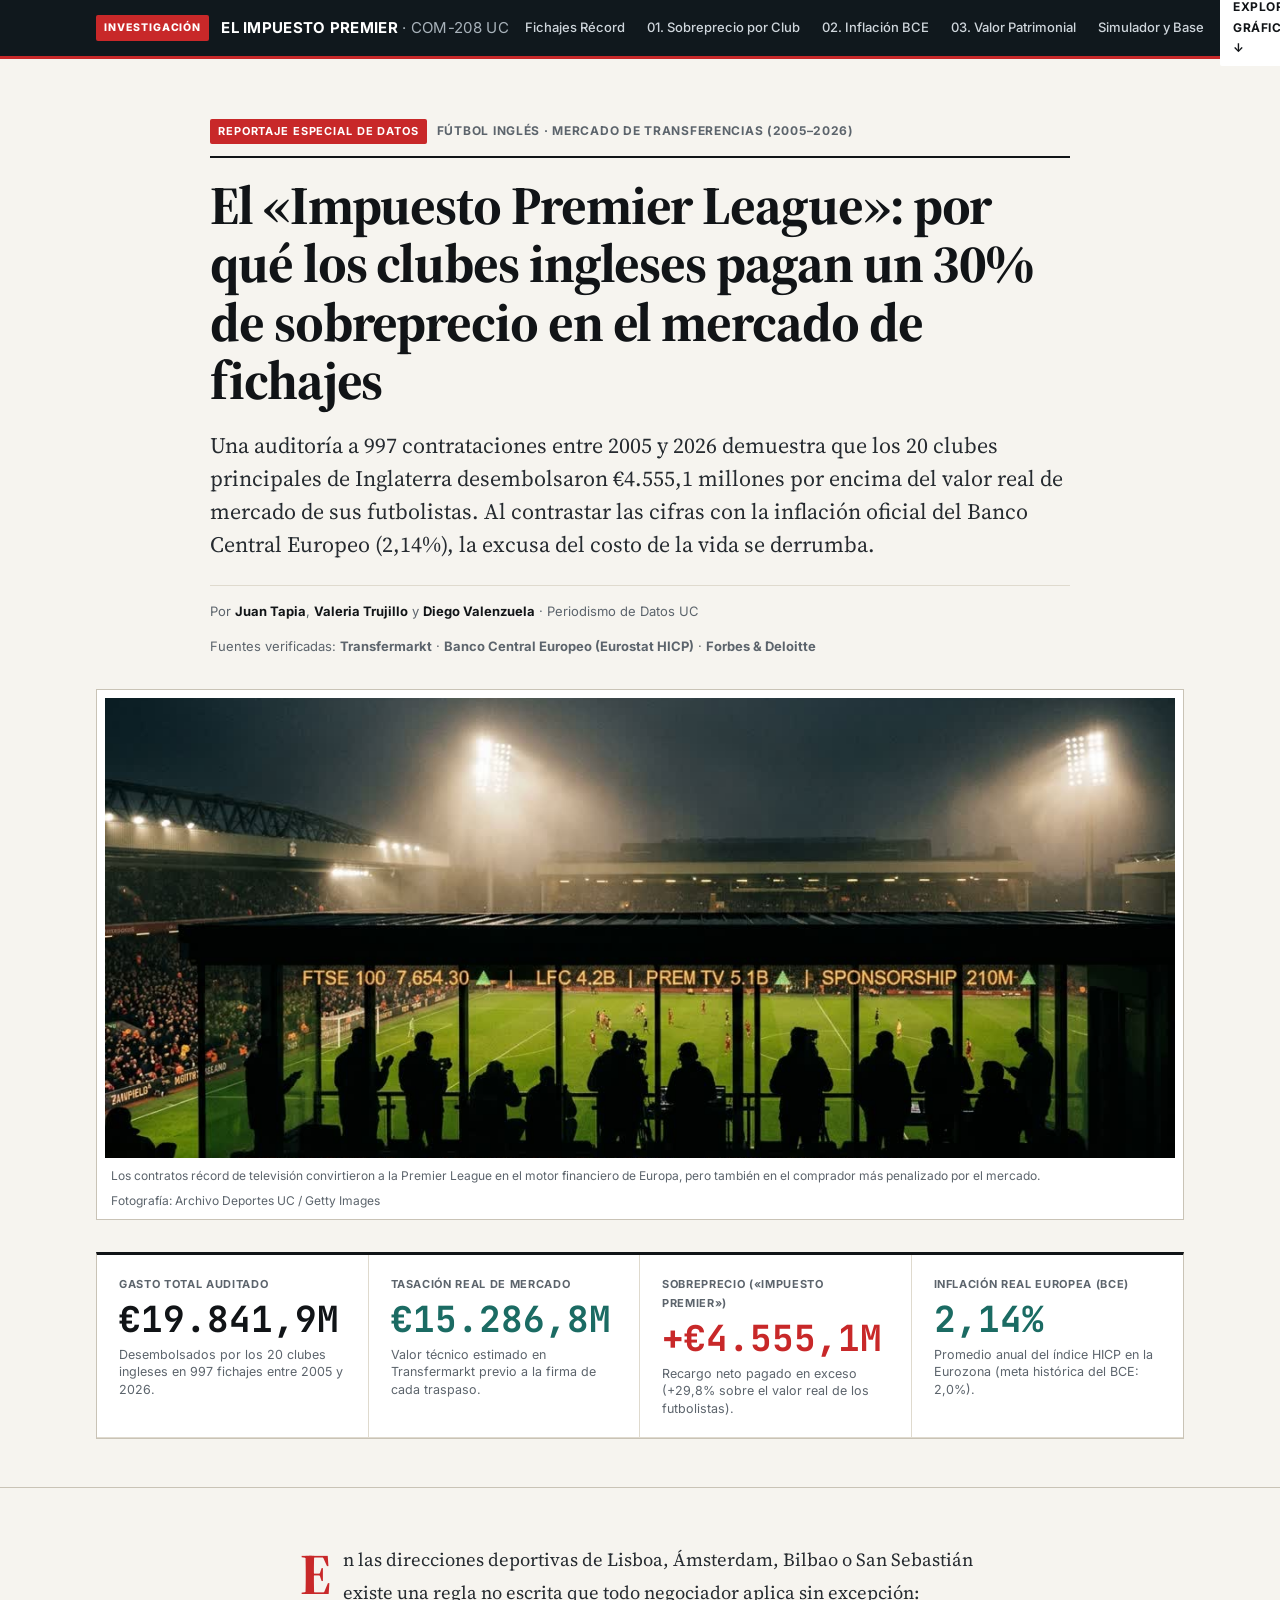
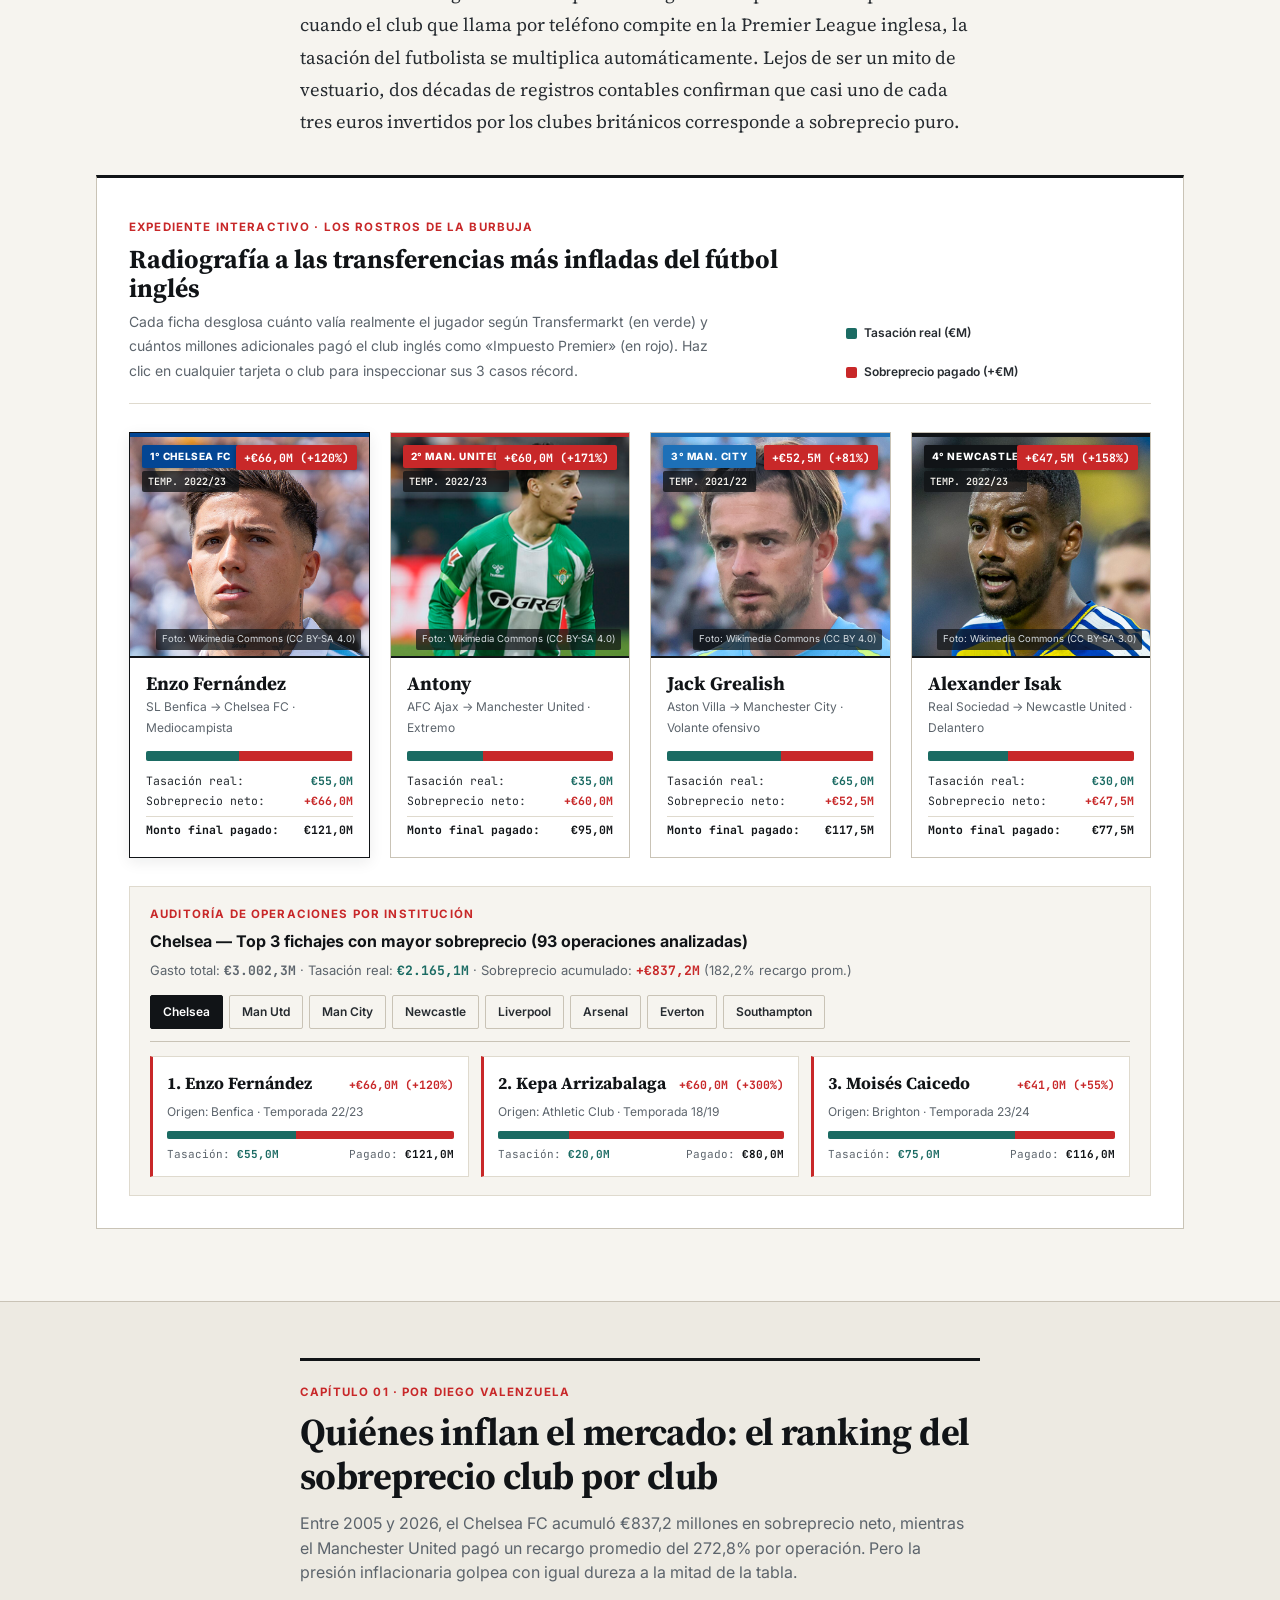
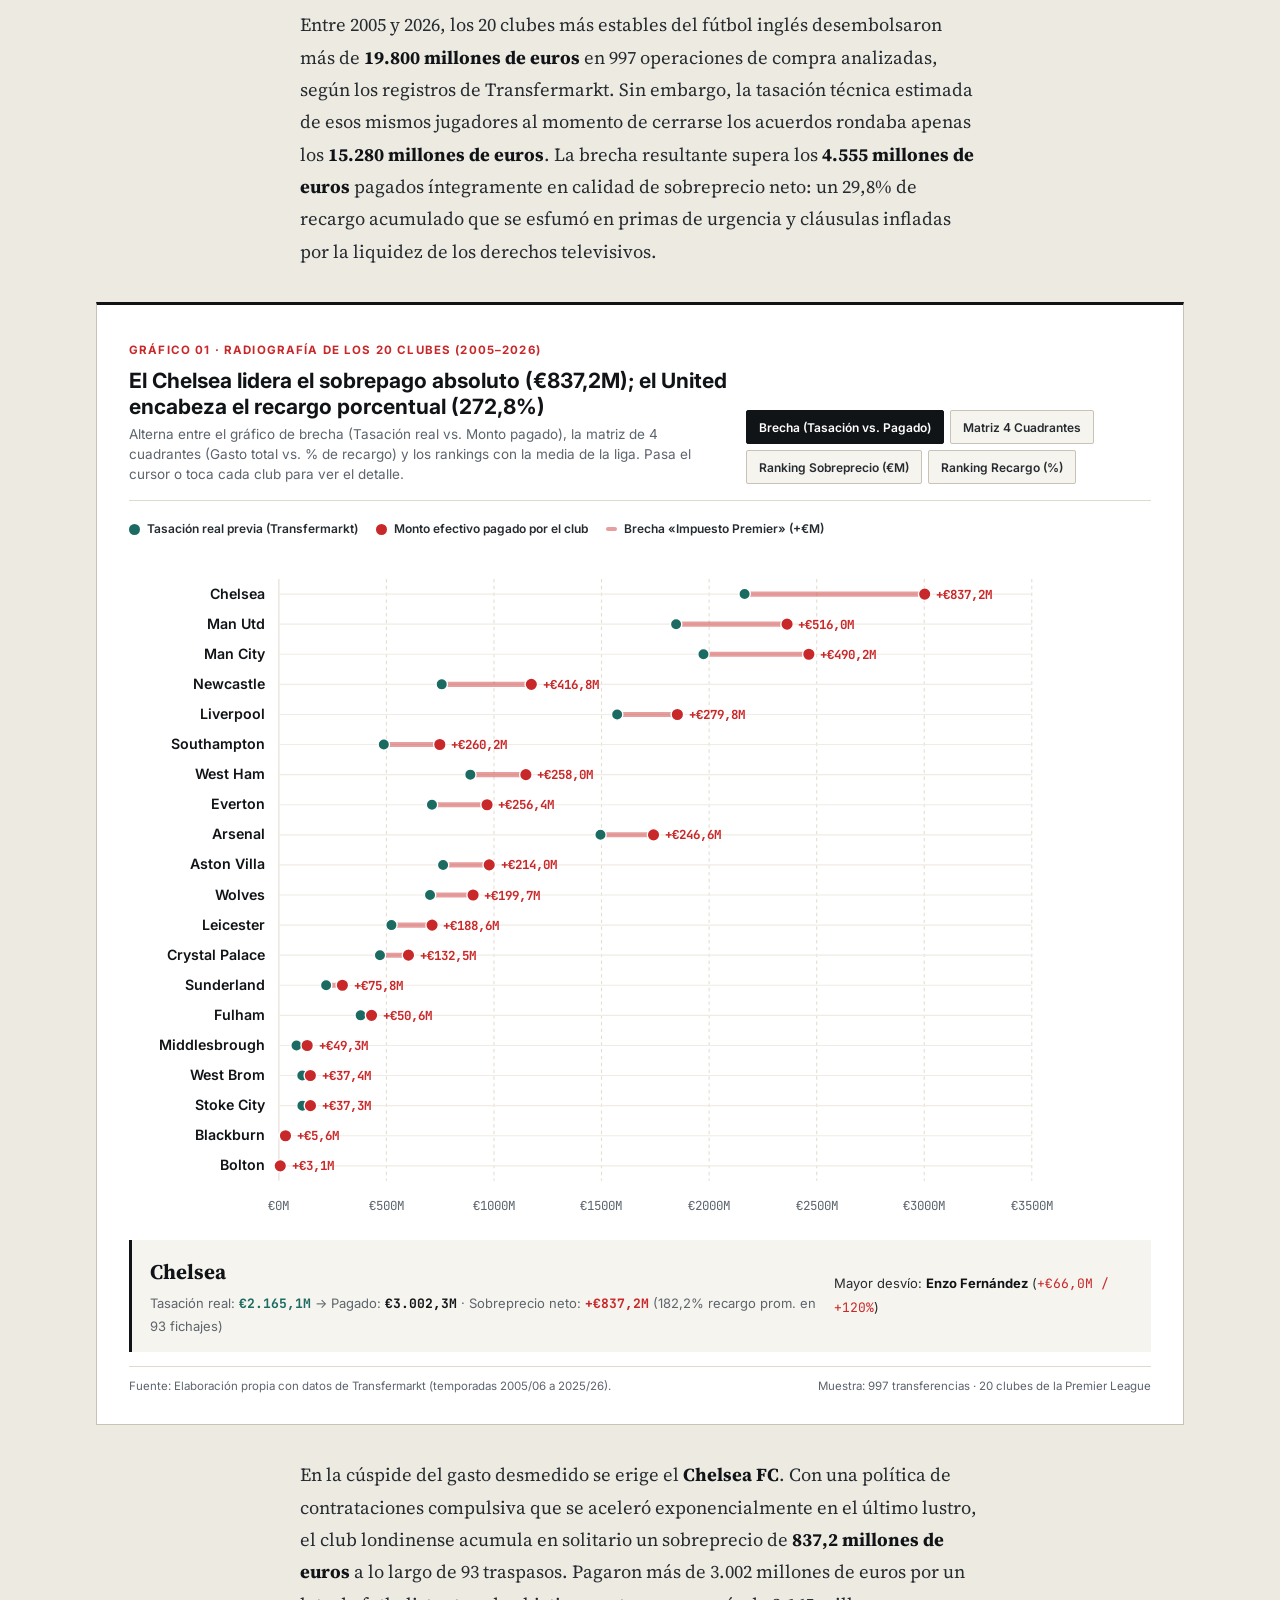
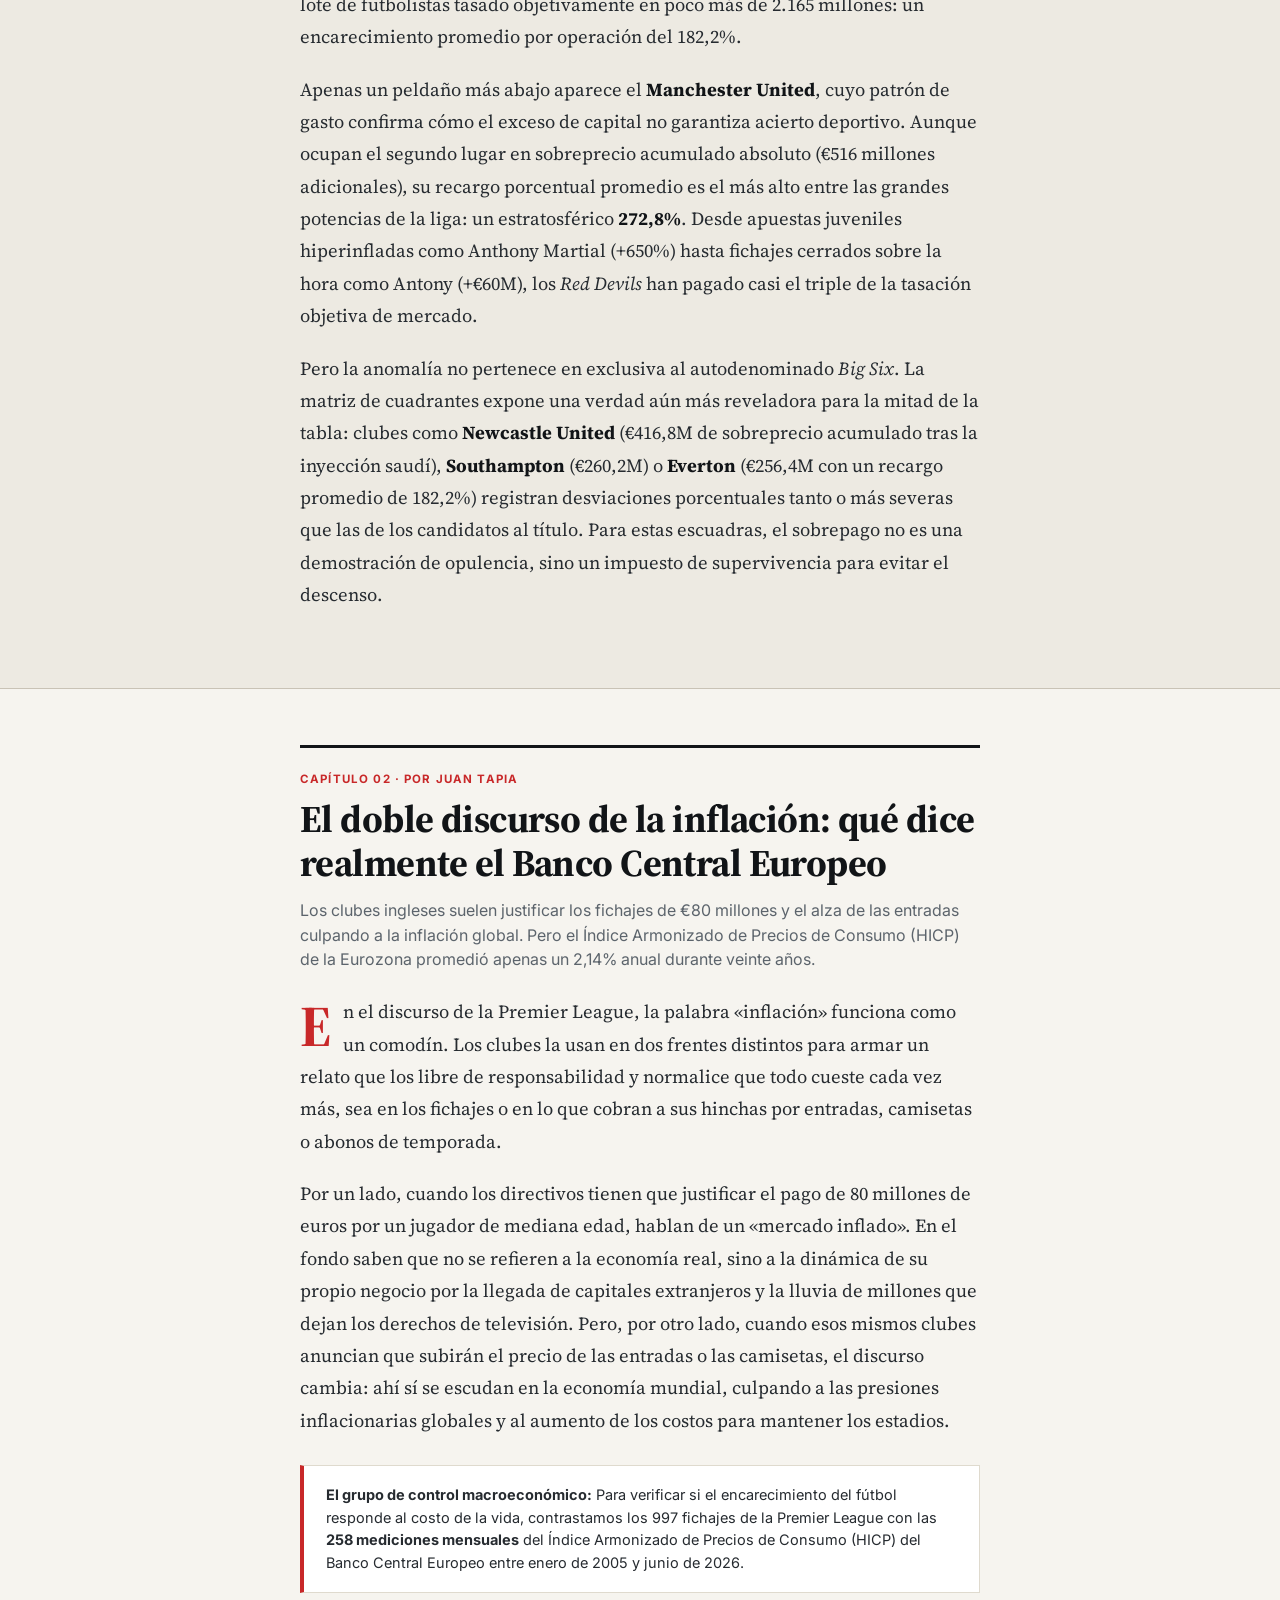
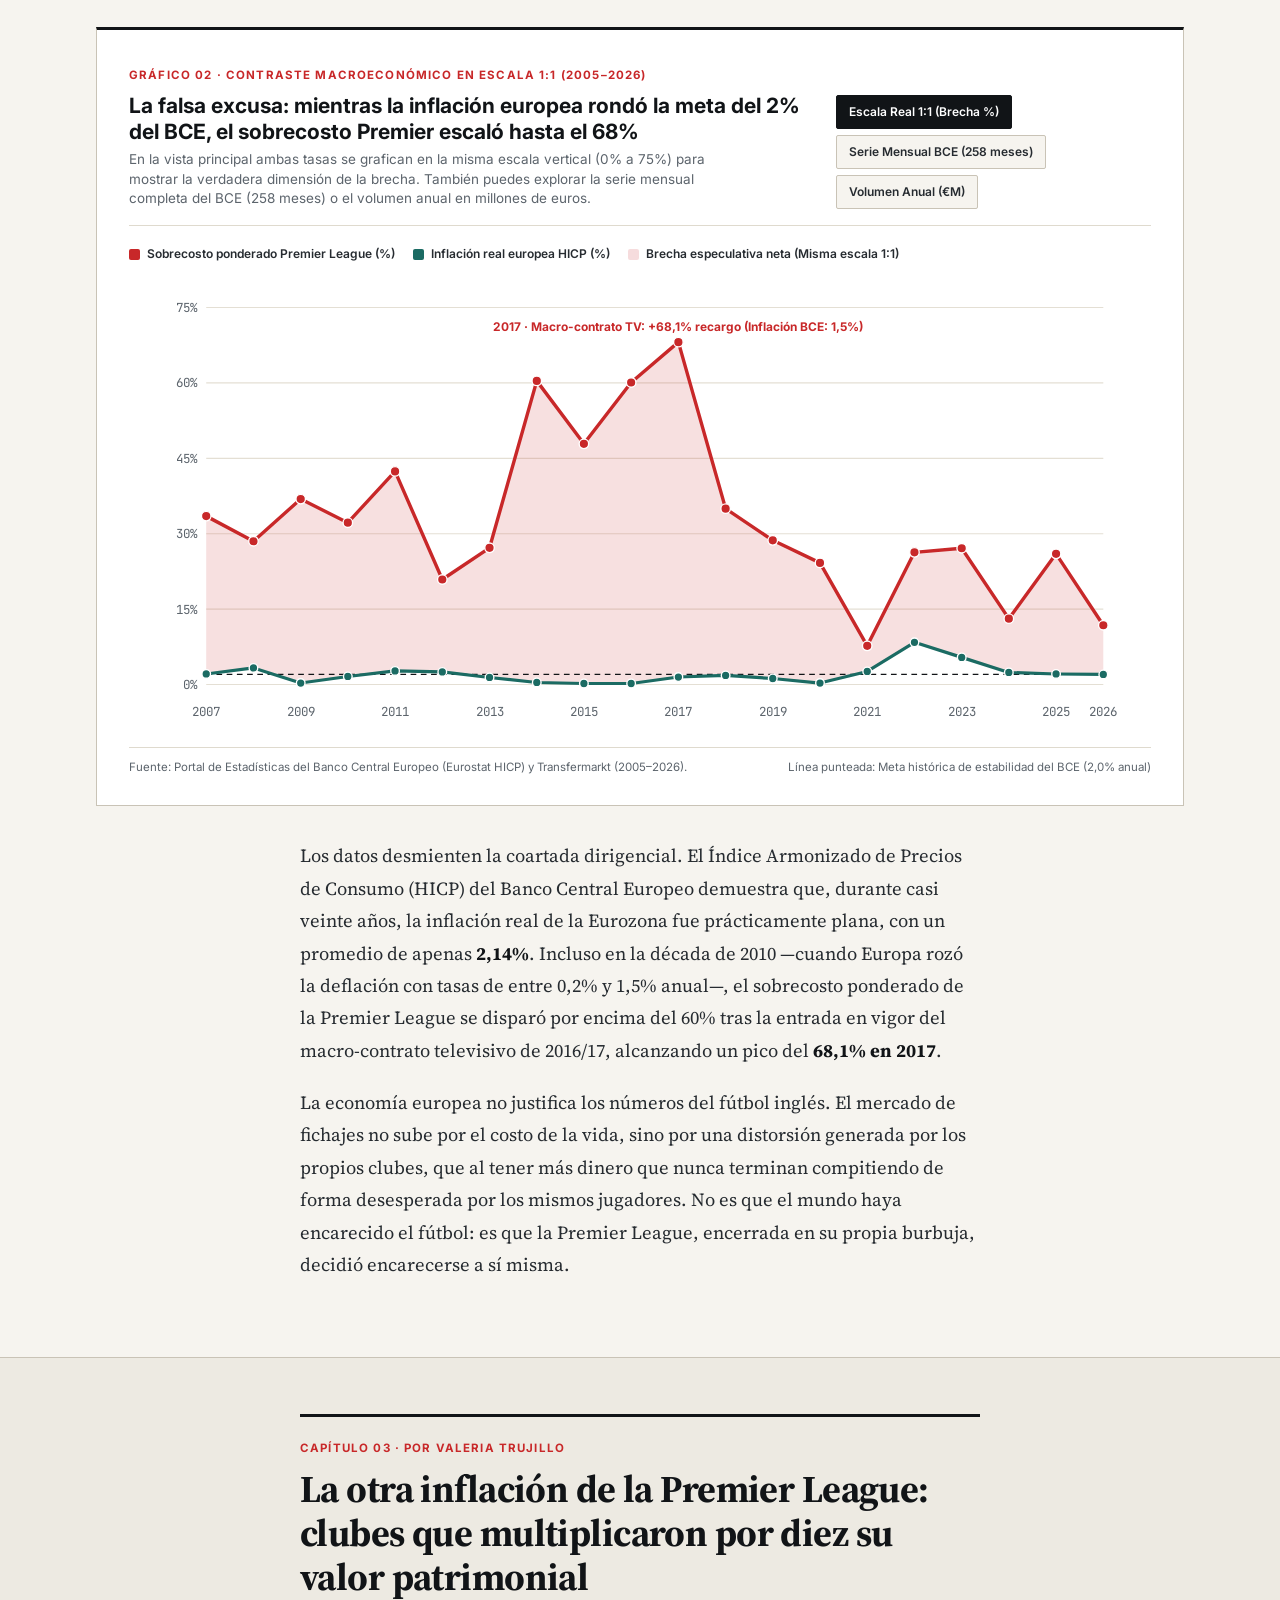
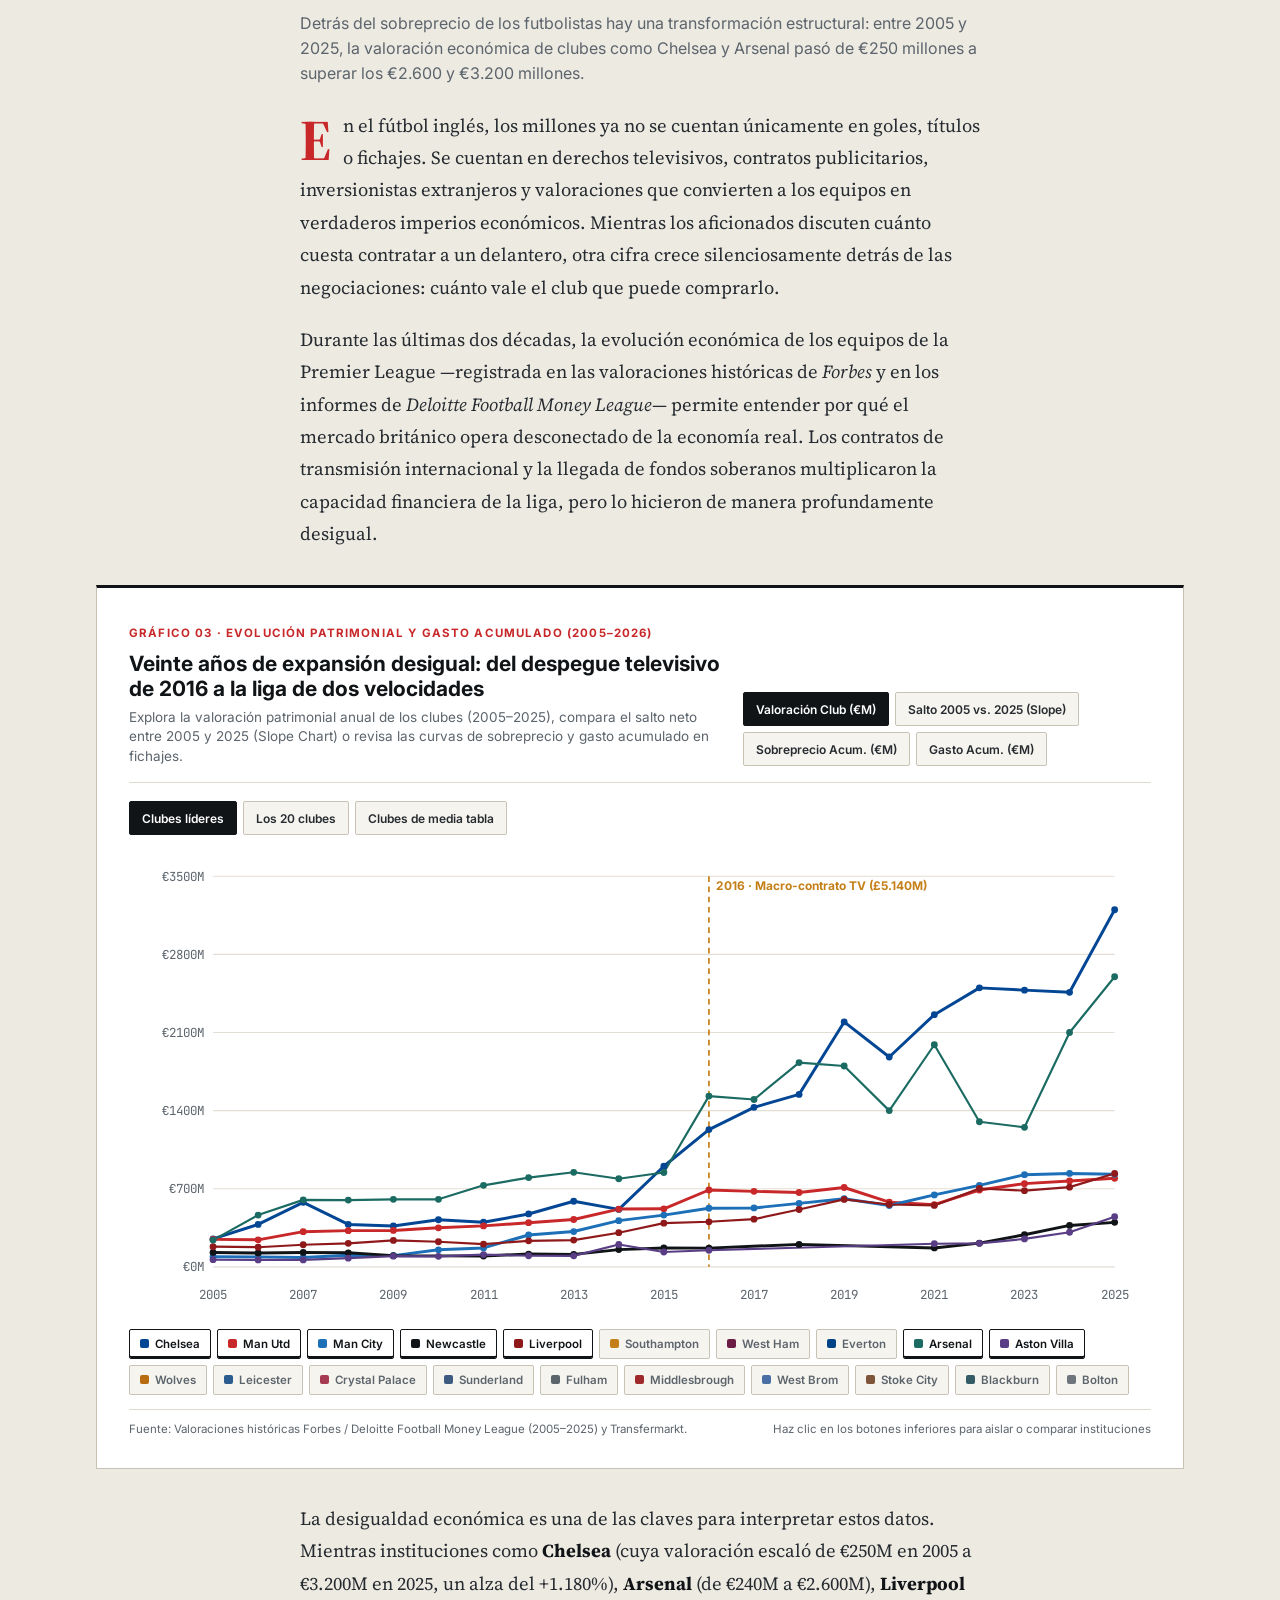
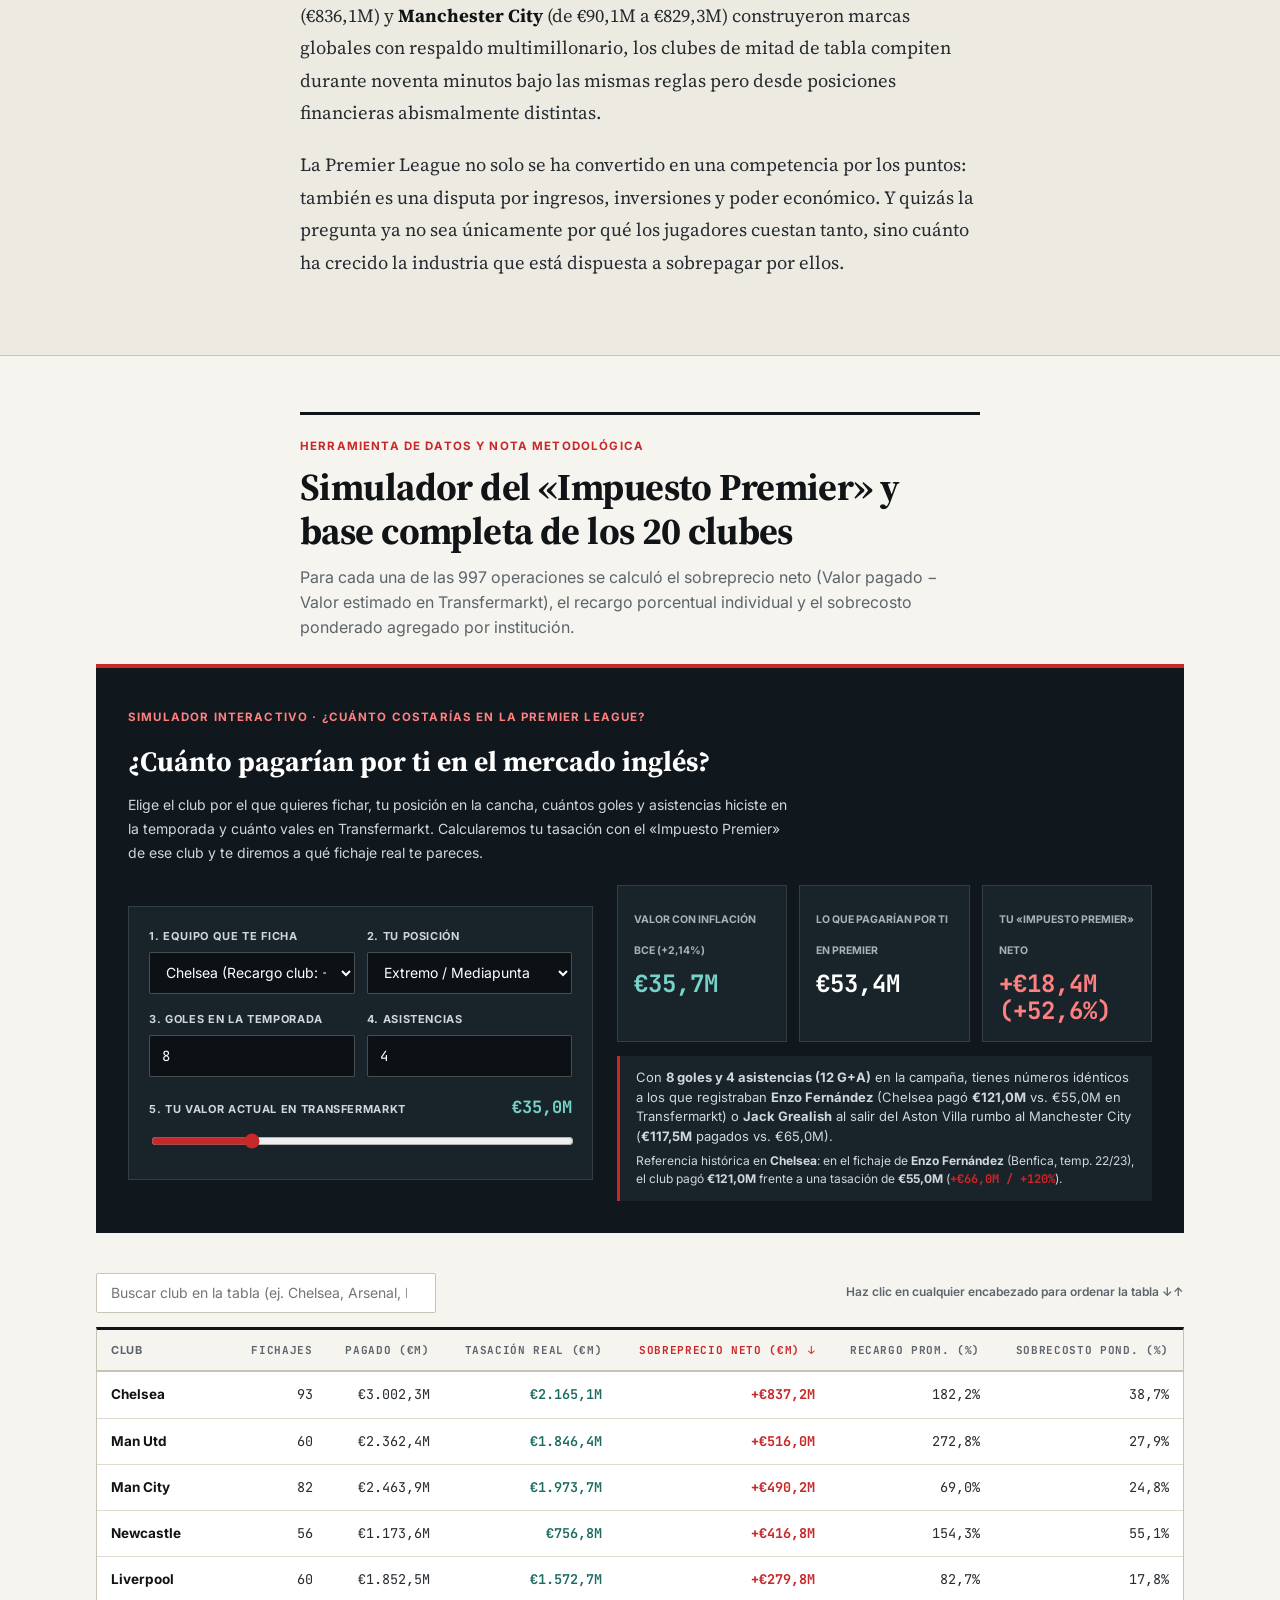
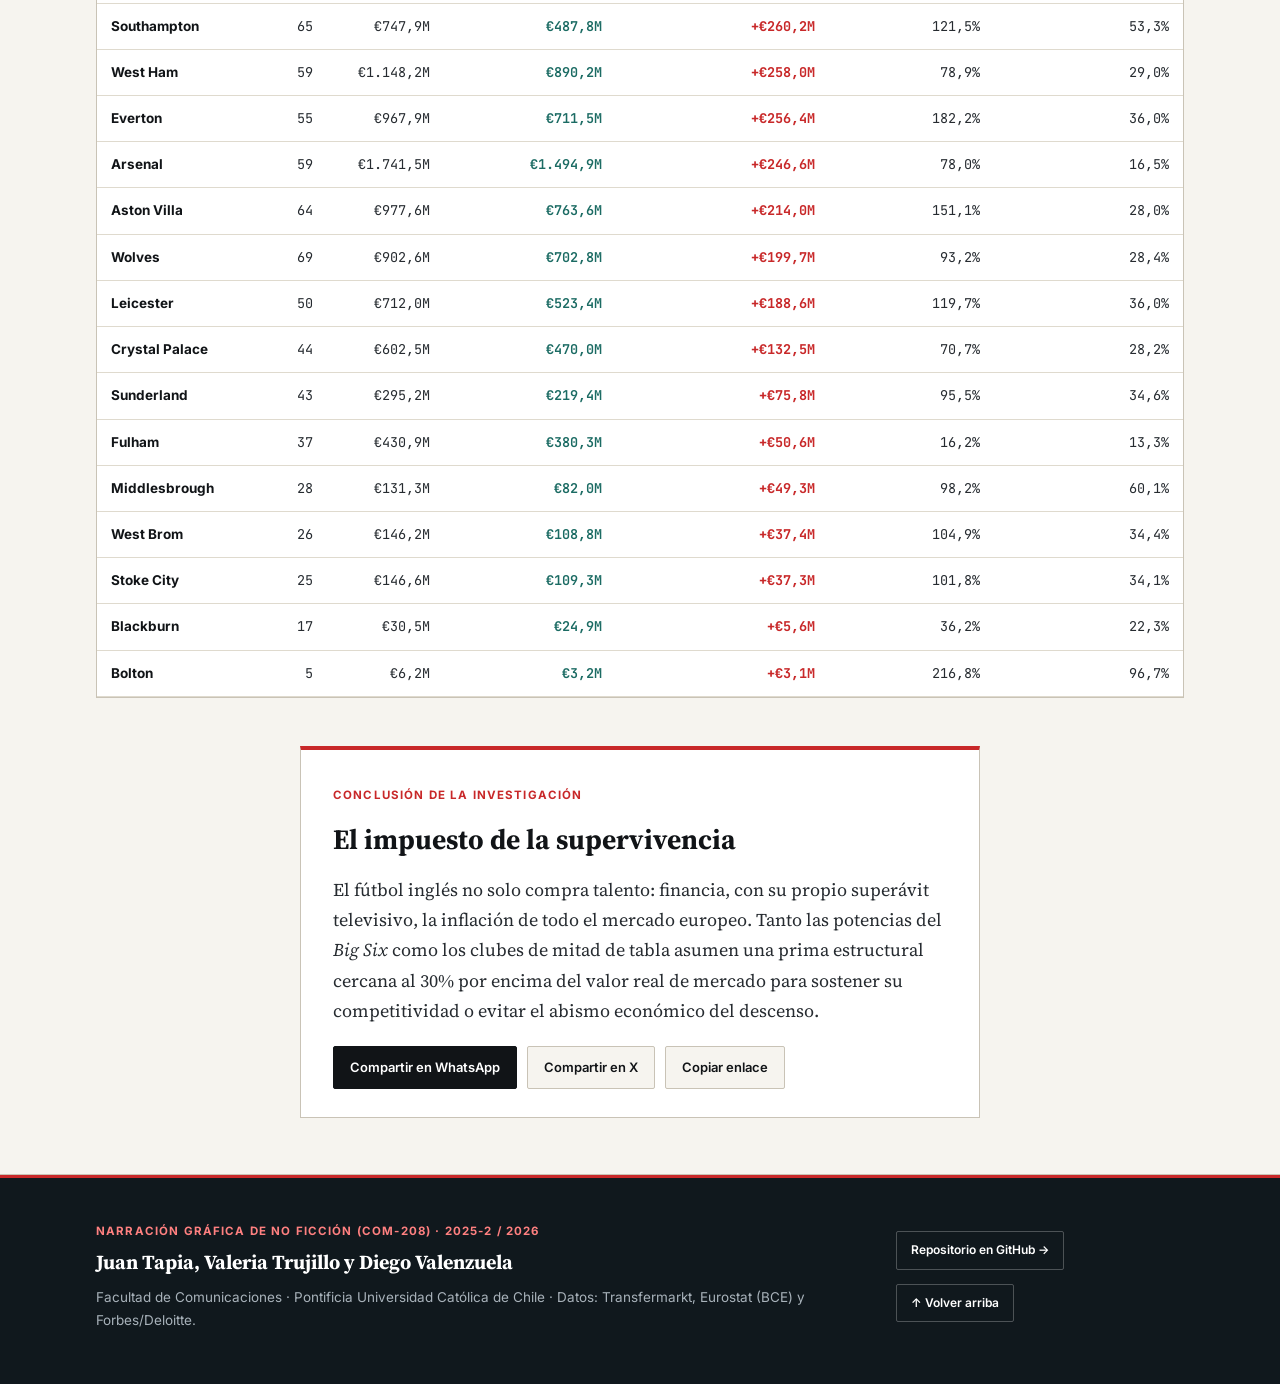
==== commit af52cee0: "Entrega 05: Fotografias reales con creditos Wikimedia y simulador Cuanto costarias en la Premier" ====
--- a/docs/index.html
+++ b/docs/index.html
@@ -144,7 +144,8 @@
                   <span class="player-season-tag">TEMP. 2022/23</span>
                 </div>
                 <span class="player-overpay-tag">+€66,0M (+120%)</span>
-                <img src="img/player_chelsea.png" alt="Jugador de Chelsea FC sin fondo" class="player-cutout-img" />
+                <img src="img/player_chelsea.png" alt="Fotografía real de Enzo Fernández" class="player-cutout-img" />
+                <span class="player-photo-credit">Foto: Wikimedia Commons (CC BY-SA 4.0)</span>
               </div>
               <div class="player-card-body">
                 <div>
@@ -174,7 +175,8 @@
                   <span class="player-season-tag">TEMP. 2022/23</span>
                 </div>
                 <span class="player-overpay-tag">+€60,0M (+171%)</span>
-                <img src="img/player_manutd.png" alt="Jugador de Manchester United sin fondo" class="player-cutout-img" />
+                <img src="img/player_manutd.png" alt="Fotografía real de Antony" class="player-cutout-img" />
+                <span class="player-photo-credit">Foto: Wikimedia Commons (CC BY-SA 4.0)</span>
               </div>
               <div class="player-card-body">
                 <div>
@@ -204,7 +206,8 @@
                   <span class="player-season-tag">TEMP. 2021/22</span>
                 </div>
                 <span class="player-overpay-tag">+€52,5M (+81%)</span>
-                <img src="img/player_mancity.png" alt="Jugador de Manchester City sin fondo" class="player-cutout-img" />
+                <img src="img/player_mancity.png" alt="Fotografía real de Jack Grealish" class="player-cutout-img" />
+                <span class="player-photo-credit">Foto: Wikimedia Commons (CC BY 4.0)</span>
               </div>
               <div class="player-card-body">
                 <div>
@@ -234,7 +237,8 @@
                   <span class="player-season-tag">TEMP. 2022/23</span>
                 </div>
                 <span class="player-overpay-tag">+€47,5M (+158%)</span>
-                <img src="img/player_newcastle.png" alt="Jugador de Newcastle United sin fondo" class="player-cutout-img" />
+                <img src="img/player_newcastle.png" alt="Fotografía real de Alexander Isak" class="player-cutout-img" />
+                <span class="player-photo-credit">Foto: Wikimedia Commons (CC BY-SA 3.0)</span>
               </div>
               <div class="player-card-body">
                 <div>
@@ -442,40 +446,62 @@
           </p>
         </div>
 
-        <!-- Simulador Interactivo -->
-        <div class="simulator-card" aria-label="Simulador interactivo del Impuesto Premier">
-          <span class="kicker-label" style="color:#ff8080;">CALCULADORA INTERACTIVA · SIMULACIÓN BASADA EN DATOS HISTÓRICOS (2005–2026)</span>
-          <h3 style="font-family:var(--font-serif);font-size:26px;margin:6px 0 8px;color:#ffffff;">¿Cuánto termina pagando un club inglés por un fichaje?</h3>
-          <p style="font-family:var(--font-sans);font-size:14px;color:#cfd6dc;margin:0;max-width:72ch;">
-            Elige un club comprador y ajusta la tasación real de mercado de un futbolista para comparar su precio ajustado por la inflación real del Banco Central Europeo (+2,14%) frente al desembolso esperado según el sobrecosto histórico del club.
+        <!-- Simulador Interactivo: ¿Cuánto costarías en la Premier League? -->
+        <div class="simulator-card" aria-label="Simulador interactivo: ¿Cuánto costarías en la Premier League?">
+          <span class="kicker-label" style="color:#ff8080;">SIMULADOR INTERACTIVO · ¿CUÁNTO COSTARÍAS EN LA PREMIER LEAGUE?</span>
+          <h3 style="font-family:var(--font-serif);font-size:28px;margin:6px 0 8px;color:#ffffff;">¿Cuánto pagarían por ti en el mercado inglés?</h3>
+          <p style="font-family:var(--font-sans);font-size:14px;color:#cfd6dc;margin:0;max-width:74ch;">
+            Elige el club por el que quieres fichar, tu posición en la cancha, cuántos goles y asistencias hiciste en la temporada y cuánto vales en Transfermarkt. Calcularemos tu tasación con el «Impuesto Premier» de ese club y te diremos a qué fichaje real te pareces.
           </p>
           <div class="simulator-grid">
             <div class="sim-controls">
-              <div>
-                <label for="simClubSelect" style="display:block;font-family:var(--font-sans);font-size:11.5px;font-weight:700;text-transform:uppercase;letter-spacing:0.06em;color:#cfd6dc;margin-bottom:6px;">1. Selecciona el club comprador</label>
-                <select id="simClubSelect" class="sim-select"></select>
+              <div class="sim-row-2col">
+                <div>
+                  <label for="simClubSelect" style="display:block;font-family:var(--font-sans);font-size:11px;font-weight:700;text-transform:uppercase;letter-spacing:0.06em;color:#cfd6dc;margin-bottom:6px;">1. Equipo que te ficha</label>
+                  <select id="simClubSelect" class="sim-select"></select>
+                </div>
+                <div>
+                  <label for="simPosSelect" style="display:block;font-family:var(--font-sans);font-size:11px;font-weight:700;text-transform:uppercase;letter-spacing:0.06em;color:#cfd6dc;margin-bottom:6px;">2. Tu posición</label>
+                  <select id="simPosSelect" class="sim-select">
+                    <option value="delantero">Delantero Centro (9)</option>
+                    <option value="extremo" selected>Extremo / Mediapunta</option>
+                    <option value="volante">Mediocampista / Pivote</option>
+                    <option value="defensa">Defensa Central / Lateral</option>
+                    <option value="arquero">Arquero</option>
+                  </select>
+                </div>
+              </div>
+              <div class="sim-row-2col">
+                <div>
+                  <label for="simGoalsInput" style="display:block;font-family:var(--font-sans);font-size:11px;font-weight:700;text-transform:uppercase;letter-spacing:0.06em;color:#cfd6dc;margin-bottom:6px;">3. Goles en la temporada</label>
+                  <input type="number" id="simGoalsInput" class="sim-number-input tabular" min="0" max="99999" value="8" placeholder="Ej: 8 (o prueba 200)" />
+                </div>
+                <div>
+                  <label for="simAssistsInput" style="display:block;font-family:var(--font-sans);font-size:11px;font-weight:700;text-transform:uppercase;letter-spacing:0.06em;color:#cfd6dc;margin-bottom:6px;">4. Asistencias</label>
+                  <input type="number" id="simAssistsInput" class="sim-number-input tabular" min="0" max="99999" value="4" placeholder="Ej: 4" />
+                </div>
               </div>
               <div>
                 <div style="display:flex;justify-content:space-between;align-items:baseline;margin-bottom:6px;">
-                  <label for="simBaseRange" style="font-family:var(--font-sans);font-size:11.5px;font-weight:700;text-transform:uppercase;letter-spacing:0.06em;color:#cfd6dc;">2. Tasación real en Transfermarkt</label>
-                  <strong id="simBaseLabel" class="tabular" style="color:#78d2c9;font-size:17px;">€40,0M</strong>
-                </div>
-                <input type="range" id="simBaseRange" class="sim-range" min="5" max="120" step="5" value="40" />
+                  <label for="simBaseRange" style="font-family:var(--font-sans);font-size:11px;font-weight:700;text-transform:uppercase;letter-spacing:0.06em;color:#cfd6dc;">5. Tu valor actual en Transfermarkt</label>
+                  <strong id="simBaseLabel" class="tabular" style="color:#78d2c9;font-size:17px;">€35,0M</strong>
+                </div>
+                <input type="range" id="simBaseRange" class="sim-range" min="1" max="150" step="1" value="35" />
               </div>
             </div>
             <div>
               <div class="sim-readouts">
                 <div class="sim-stat-box">
-                  <span style="font-family:var(--font-sans);font-size:10.5px;font-weight:700;text-transform:uppercase;color:#a8b2ba;">Con Inflación BCE (+2,14%)</span>
-                  <div class="sim-stat-val tabular" id="simBceVal" style="color:#78d2c9;">€40,9M</div>
+                  <span style="font-family:var(--font-sans);font-size:10.5px;font-weight:700;text-transform:uppercase;color:#a8b2ba;">Valor con Inflación BCE (+2,14%)</span>
+                  <div class="sim-stat-val tabular" id="simBceVal" style="color:#78d2c9;">€35,7M</div>
                 </div>
                 <div class="sim-stat-box">
-                  <span style="font-family:var(--font-sans);font-size:10.5px;font-weight:700;text-transform:uppercase;color:#a8b2ba;">Desembolso Premier Esperado</span>
-                  <div class="sim-stat-val tabular" id="simPaidVal">€55,5M</div>
+                  <span style="font-family:var(--font-sans);font-size:10.5px;font-weight:700;text-transform:uppercase;color:#a8b2ba;">Lo que pagarían por ti en Premier</span>
+                  <div class="sim-stat-val tabular" id="simPaidVal">€51,3M</div>
                 </div>
                 <div class="sim-stat-box">
-                  <span style="font-family:var(--font-sans);font-size:10.5px;font-weight:700;text-transform:uppercase;color:#a8b2ba;">«Impuesto Premier» Neto</span>
-                  <div class="sim-stat-val tabular" id="simTaxVal" style="color:#ff8080;">+€15,5M</div>
+                  <span style="font-family:var(--font-sans);font-size:10.5px;font-weight:700;text-transform:uppercase;color:#a8b2ba;">Tu «Impuesto Premier» Neto</span>
+                  <div class="sim-stat-val tabular" id="simTaxVal" style="color:#ff8080;">+€16,3M</div>
                 </div>
               </div>
               <div class="sim-note" id="simDealNote" aria-live="polite"></div>
--- a/docs/style.css
+++ b/docs/style.css
@@ -619,15 +619,12 @@
 
 .player-stage {
   position: relative;
-  height: 205px;
-  background:
-    linear-gradient(180deg, rgba(246, 244, 239, 0.2) 0%, rgba(237, 234, 226, 0.95) 100%),
-    repeating-linear-gradient(0deg, transparent, transparent 23px, rgba(17, 20, 23, 0.04) 24px),
-    repeating-linear-gradient(90deg, transparent, transparent 23px, rgba(17, 20, 23, 0.04) 24px);
+  height: 225px;
+  background: var(--bg-pitch-dark);
   border-bottom: 2px solid var(--ink-primary);
   overflow: hidden;
   display: flex;
-  align-items: flex-end;
+  align-items: center;
   justify-content: center;
 }
 
@@ -637,13 +634,14 @@
   left: 0;
   right: 0;
   height: 4px;
+  z-index: 3;
 }
 
 .player-badge-top {
   position: absolute;
   top: 12px;
   left: 12px;
-  z-index: 2;
+  z-index: 3;
   display: flex;
   flex-direction: column;
   gap: 3px;
@@ -651,7 +649,7 @@
 
 .player-club-pill {
   display: inline-block;
-  padding: 2px 7px;
+  padding: 3px 8px;
   font-family: var(--font-sans);
   font-size: 10px;
   font-weight: 800;
@@ -660,40 +658,57 @@
   color: #ffffff;
   background: var(--ink-primary);
   border-radius: 2px;
+  box-shadow: 0 2px 6px rgba(0, 0, 0, 0.35);
 }
 
 .player-season-tag {
+  display: inline-block;
+  padding: 2px 6px;
+  background: rgba(17, 20, 23, 0.78);
+  color: #f6f4ef;
   font-family: var(--font-mono);
-  font-size: 10.5px;
+  font-size: 10px;
   font-weight: 600;
-  color: var(--ink-muted);
+  border-radius: 2px;
 }
 
 .player-overpay-tag {
   position: absolute;
   top: 12px;
   right: 12px;
-  z-index: 2;
+  z-index: 3;
   background: var(--data-overpay);
   color: #ffffff;
   font-family: var(--font-mono);
   font-size: 11.5px;
   font-weight: 700;
-  padding: 3px 7px;
-  border-radius: 2px;
-}
-
-/* Transparent Player Cutout Image (No background) */
+  padding: 3px 8px;
+  border-radius: 2px;
+  box-shadow: 0 2px 6px rgba(0, 0, 0, 0.35);
+}
+
+.player-photo-credit {
+  position: absolute;
+  bottom: 6px;
+  right: 8px;
+  z-index: 3;
+  background: rgba(17, 20, 23, 0.72);
+  color: #d8dee3;
+  font-family: var(--font-sans);
+  font-size: 9.5px;
+  padding: 2px 6px;
+  border-radius: 2px;
+}
+
+/* Real Wikimedia Commons Player Photograph */
 .player-cutout-img {
   position: relative;
   z-index: 1;
-  height: 188px;
-  width: auto;
-  max-width: 92%;
-  object-fit: contain;
-  object-position: bottom center;
-  filter: drop-shadow(0 6px 10px rgba(17, 20, 23, 0.18));
-  transition: transform 0.2s ease;
+  width: 100%;
+  height: 100%;
+  object-fit: cover;
+  object-position: top center;
+  transition: transform 0.25s ease;
 }
 
 .player-dossier-card:hover .player-cutout-img {
@@ -1062,7 +1077,8 @@
   padding: 20px;
 }
 
-.sim-select {
+.sim-select,
+.sim-number-input {
   width: 100%;
   min-height: 42px;
   padding: 8px 12px;
@@ -1071,6 +1087,12 @@
   border: 1px solid rgba(255, 255, 255, 0.25);
   border-radius: 2px;
   font-size: 14px;
+}
+
+.sim-row-2col {
+  display: grid;
+  grid-template-columns: 1fr 1fr;
+  gap: 12px;
 }
 
 .sim-range {
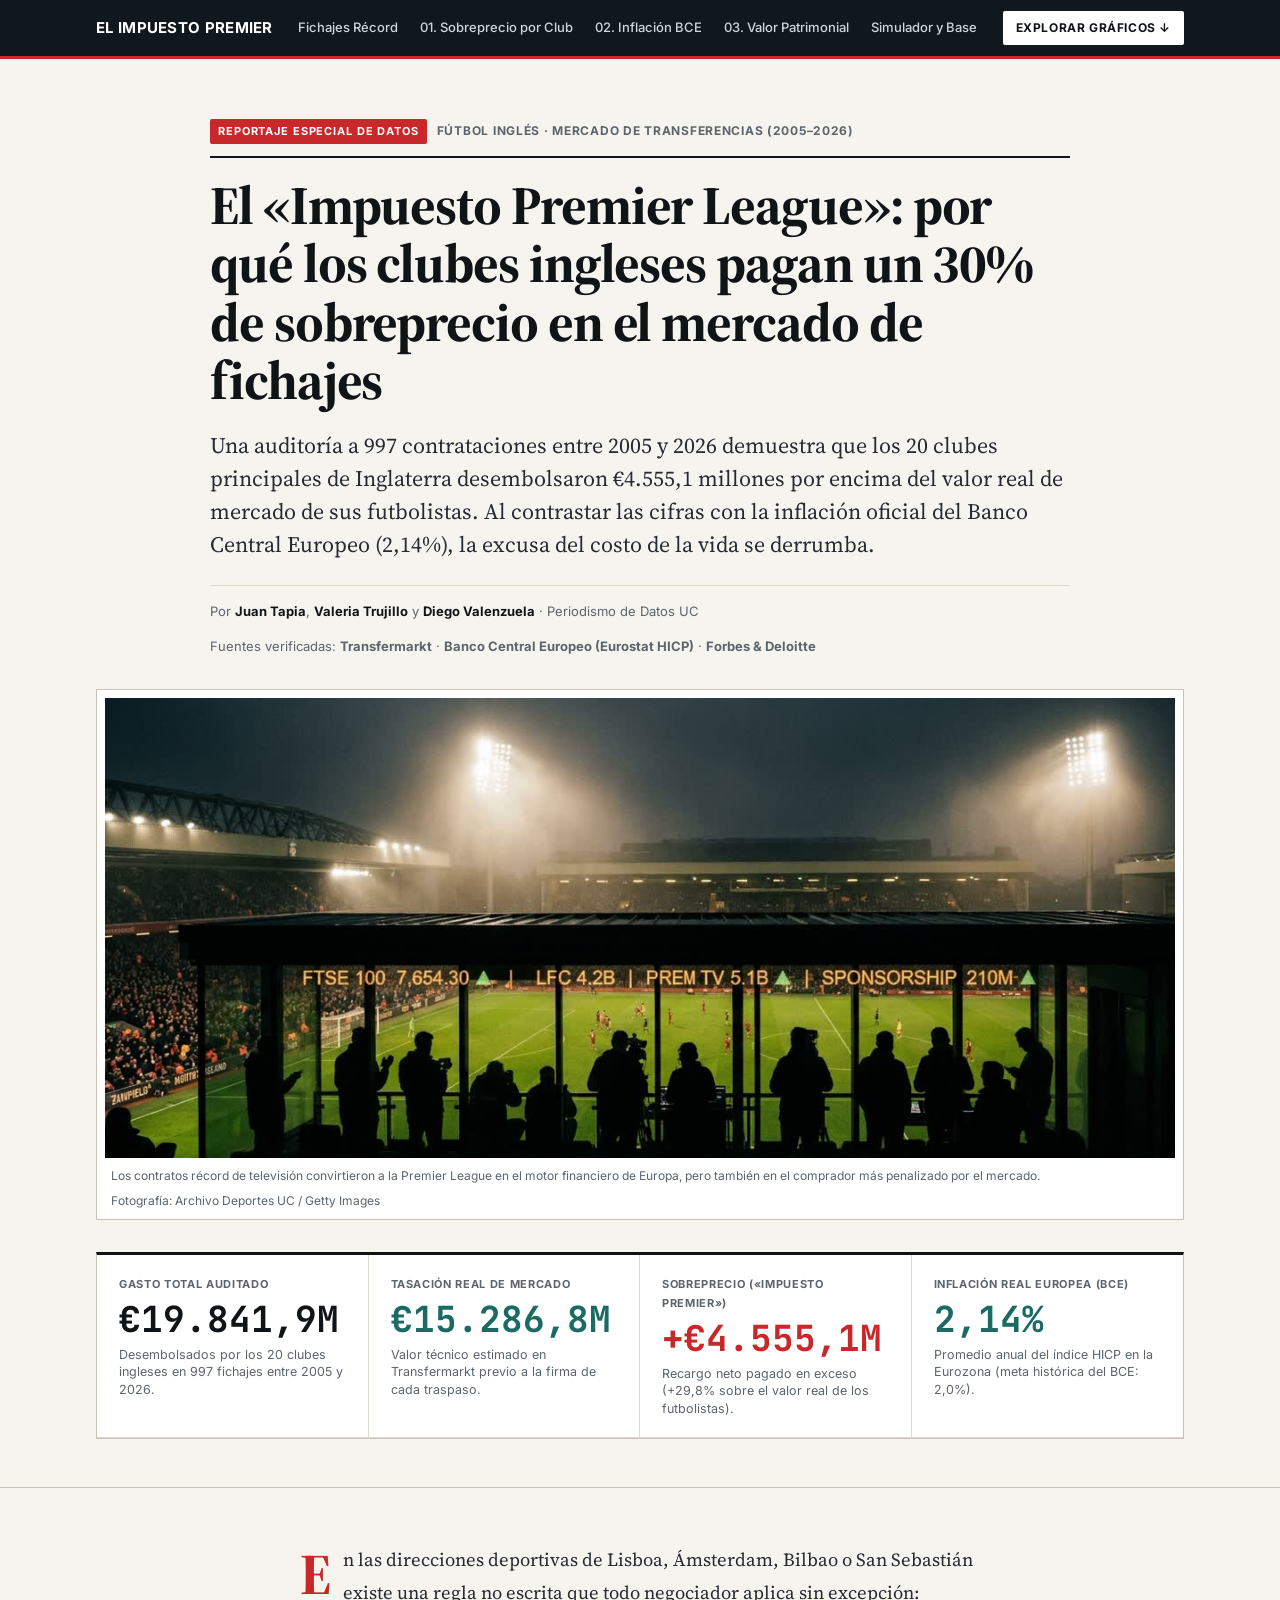
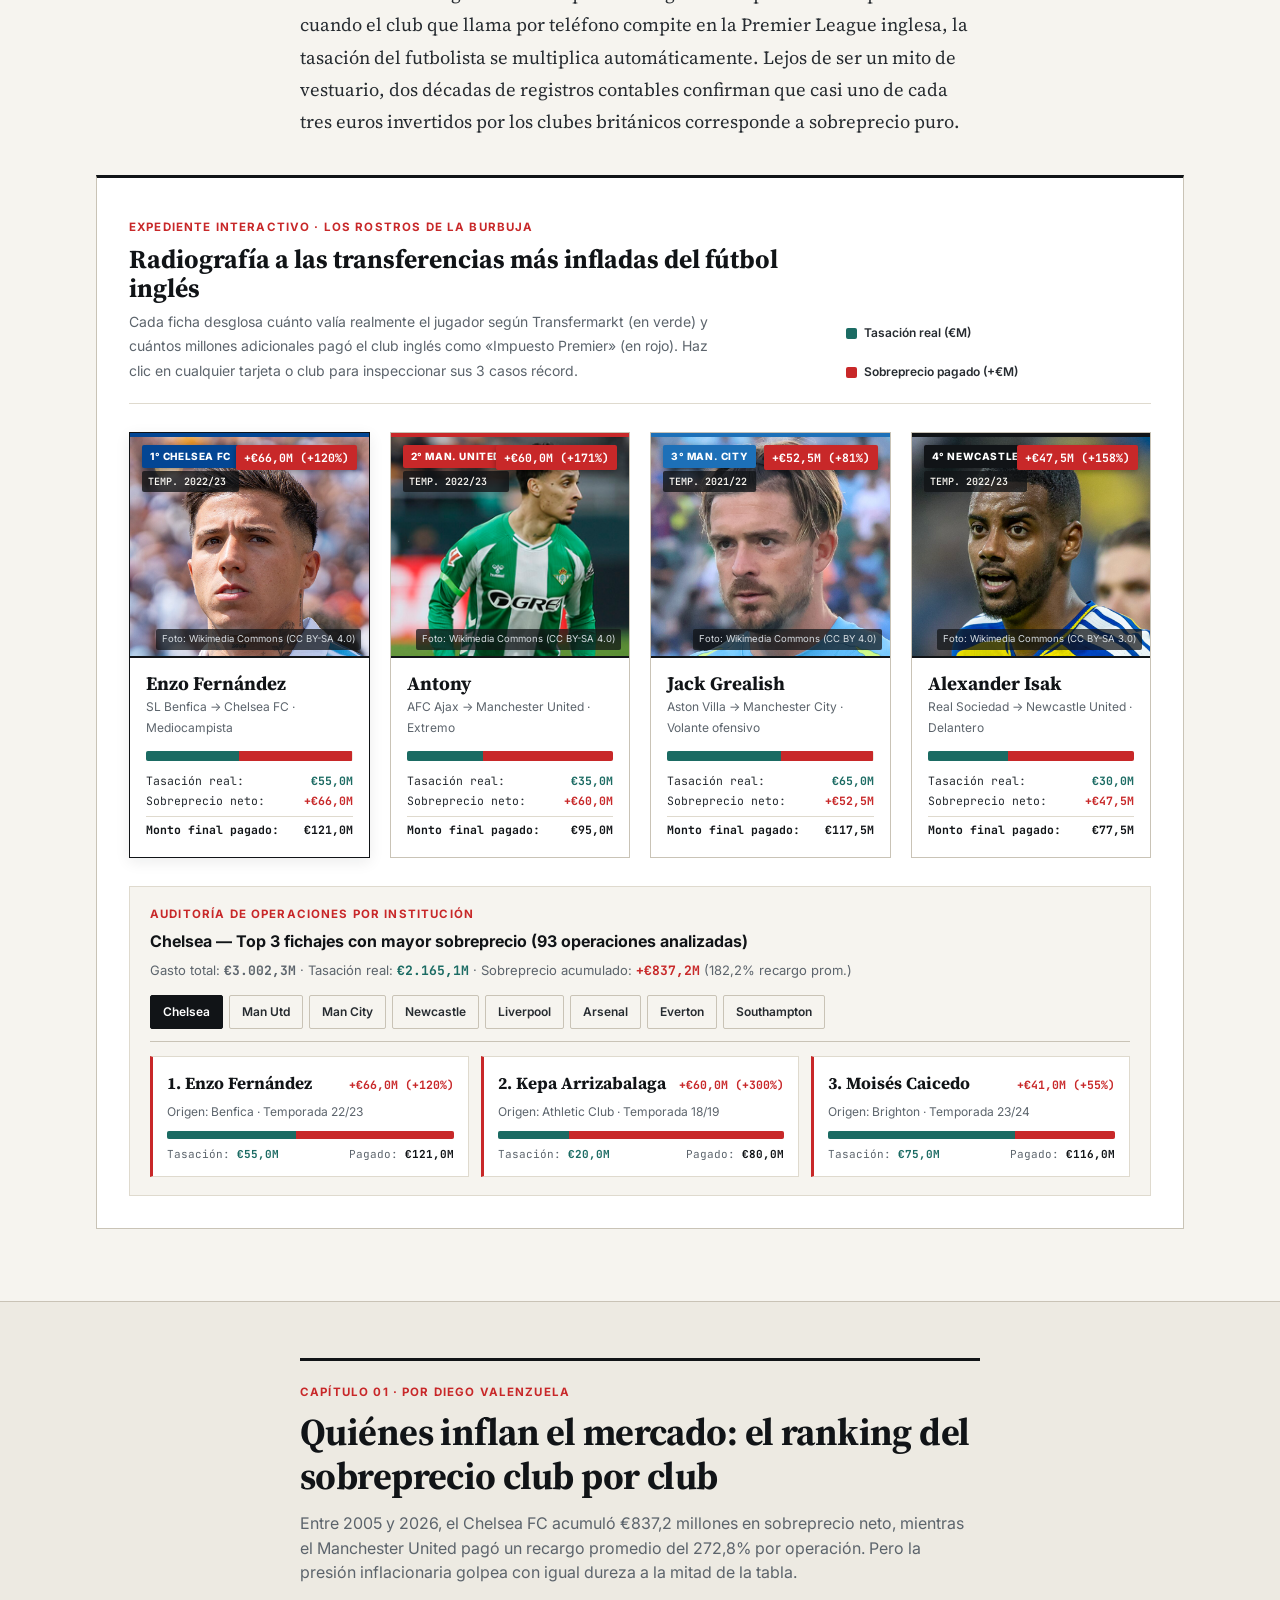
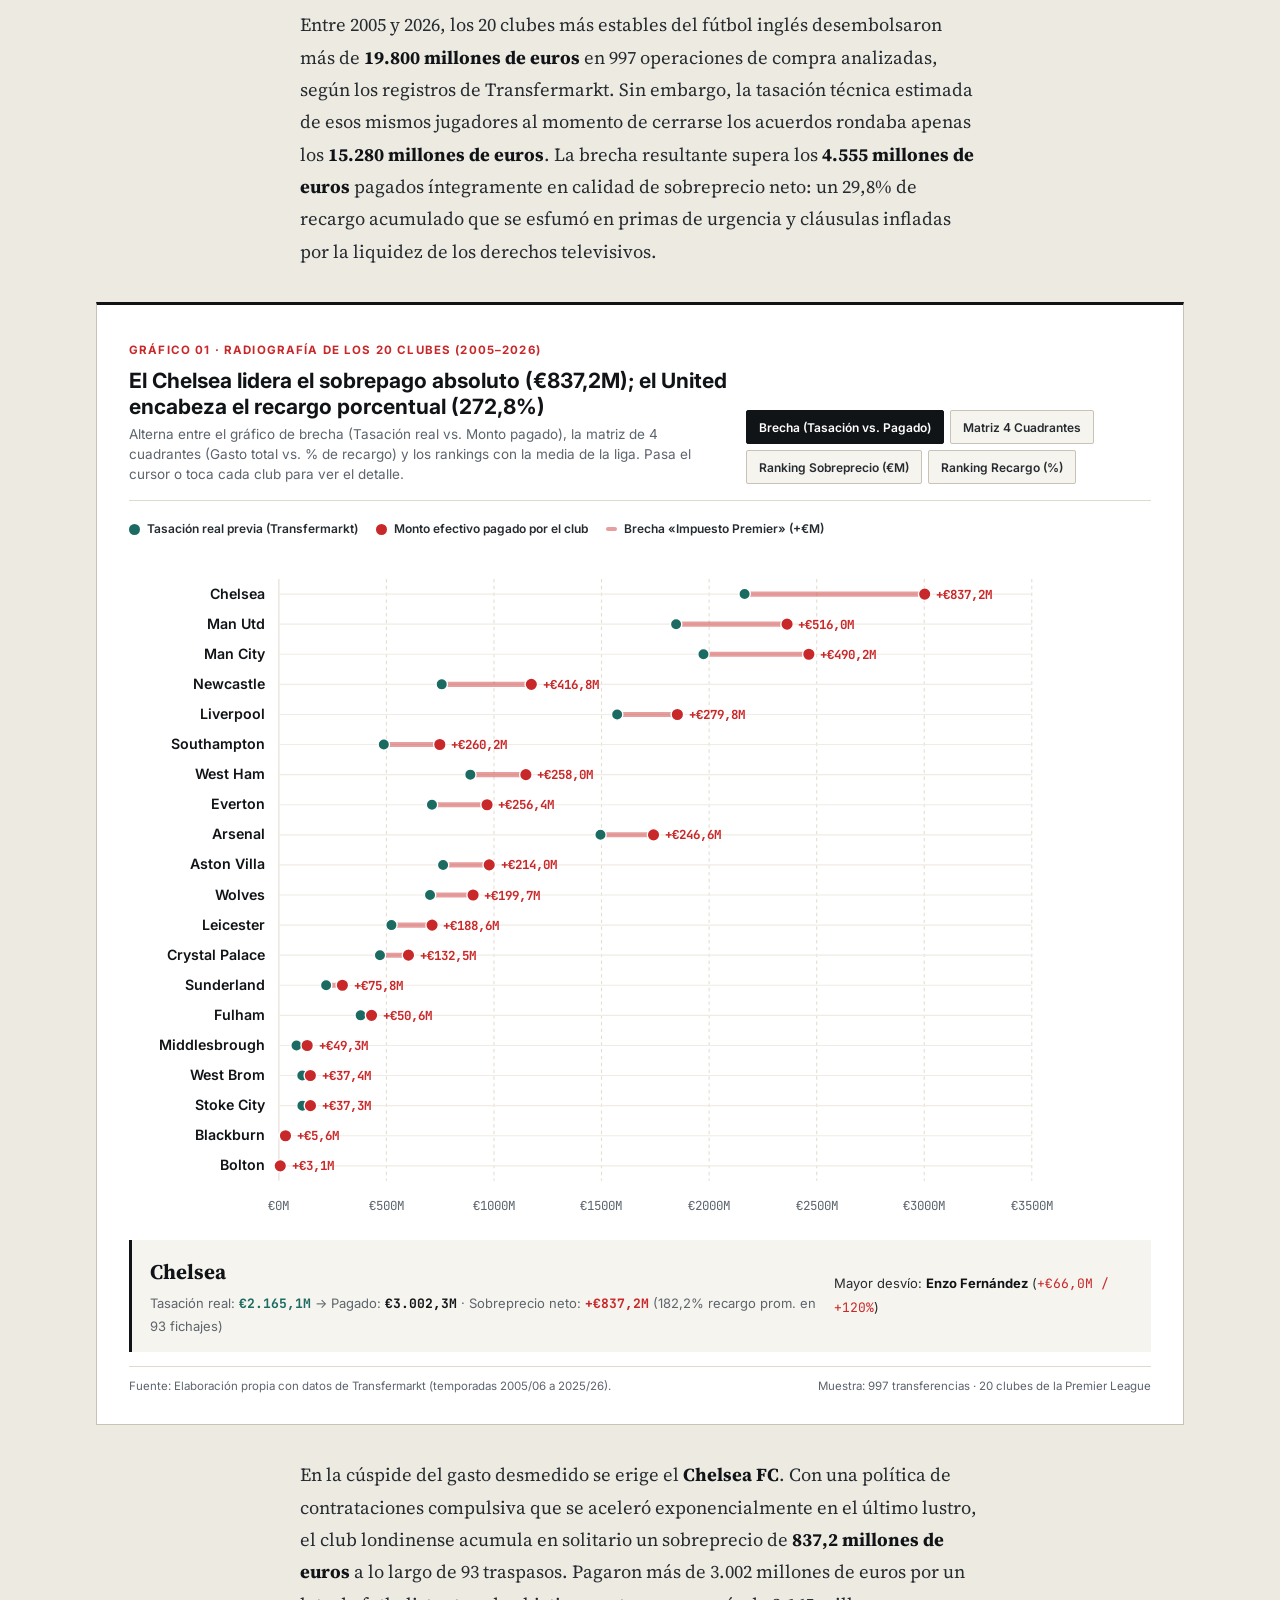
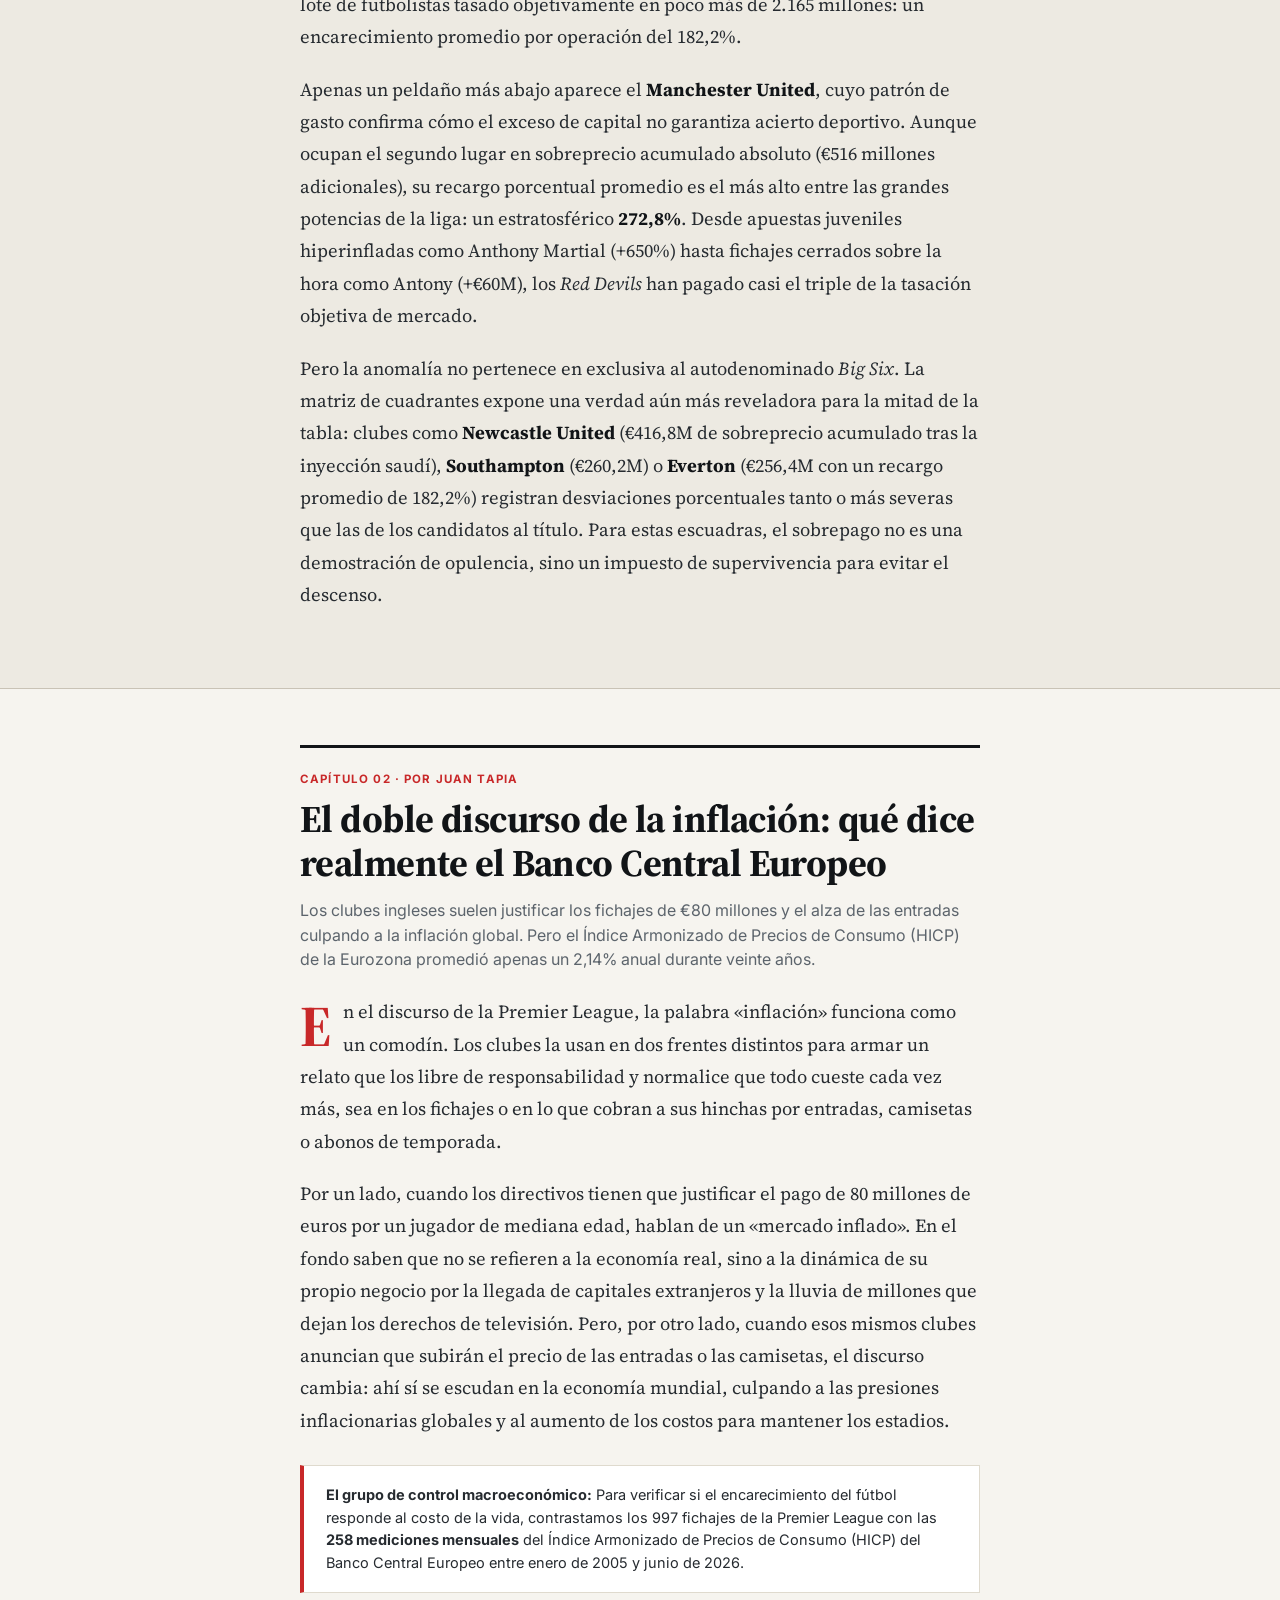
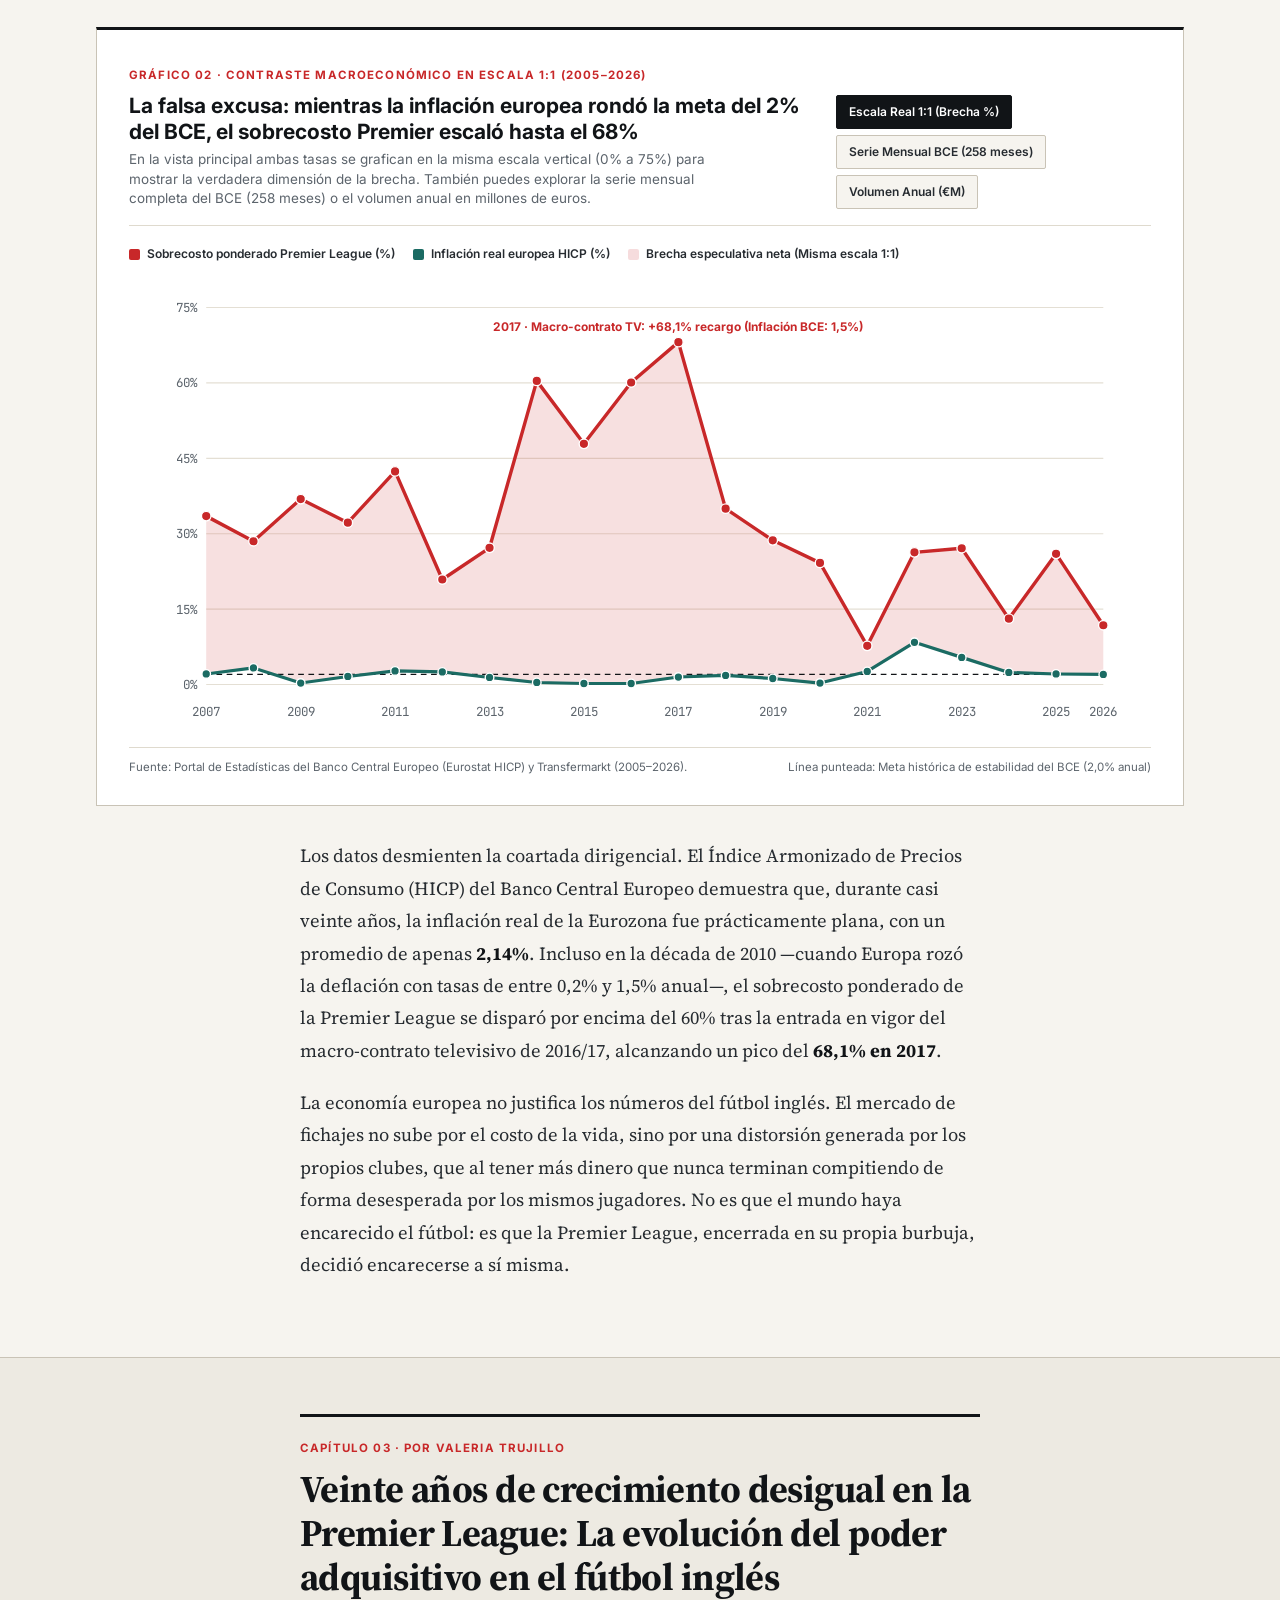
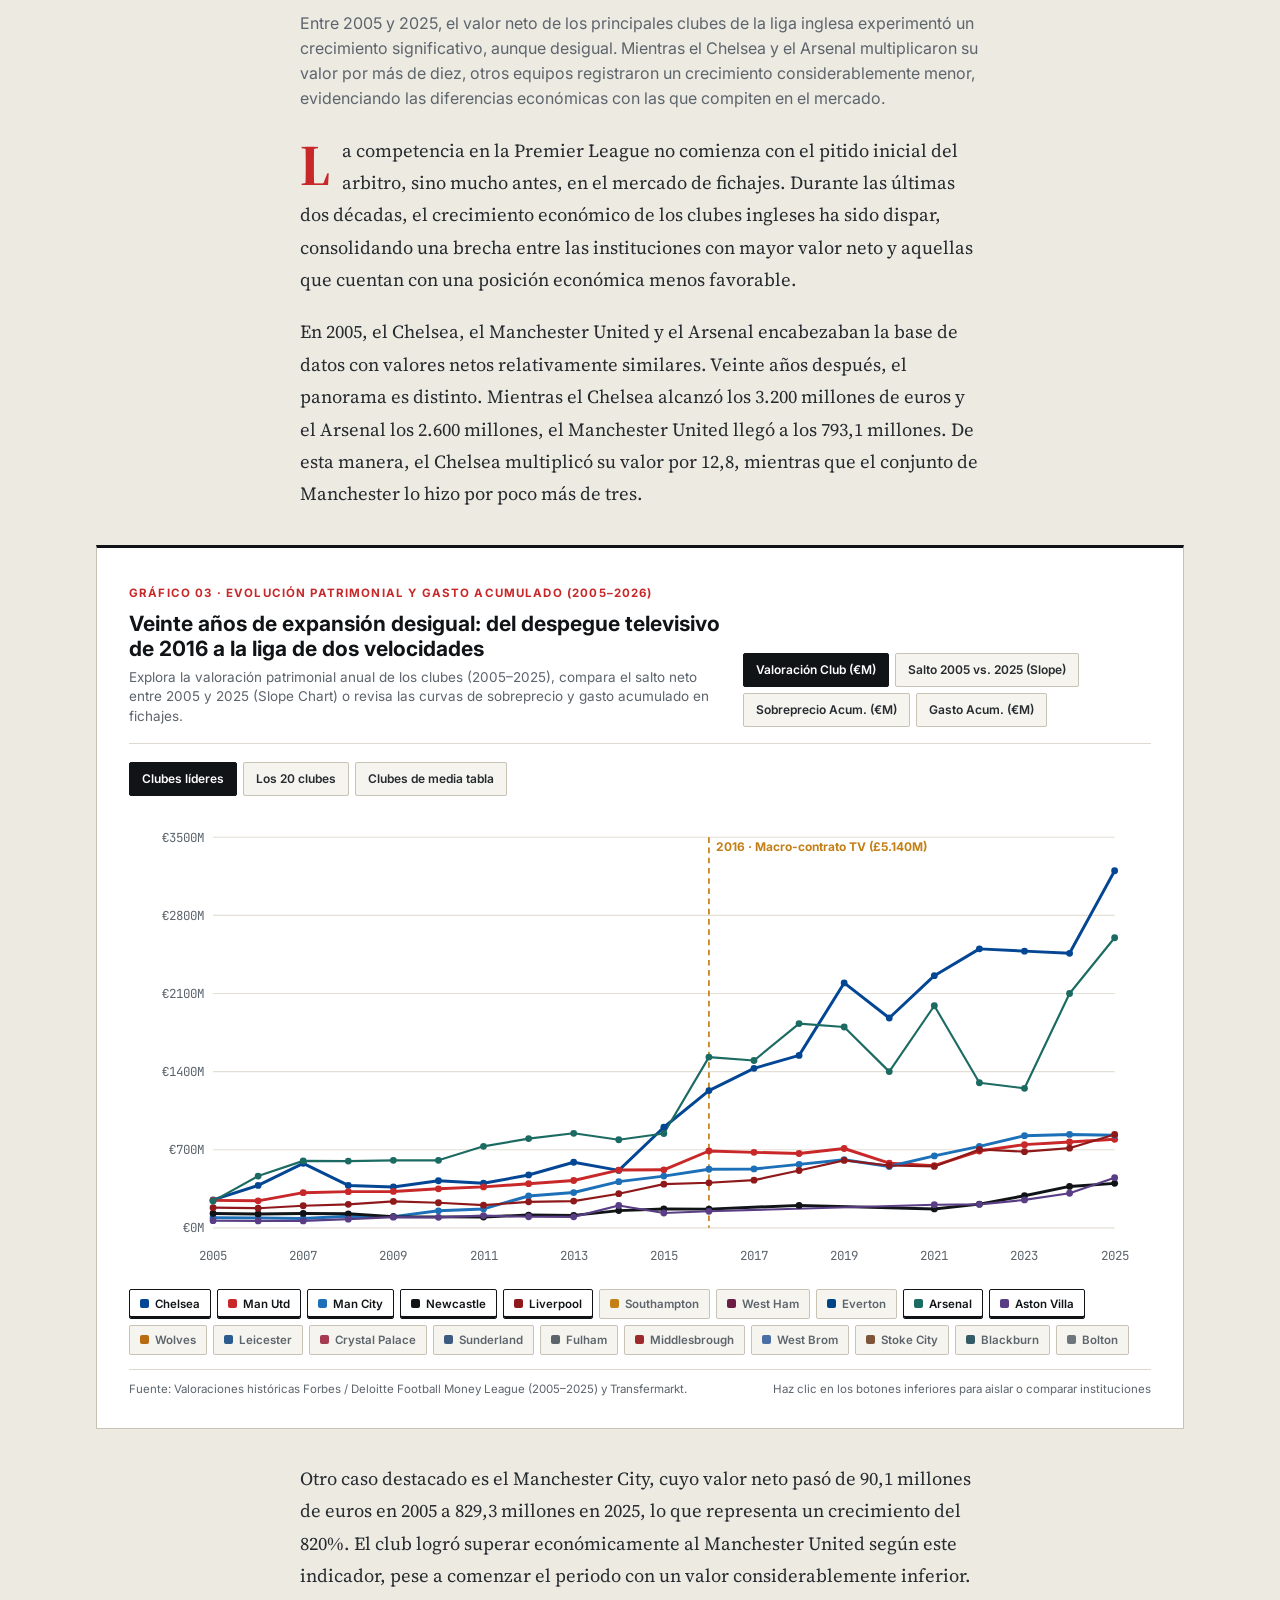
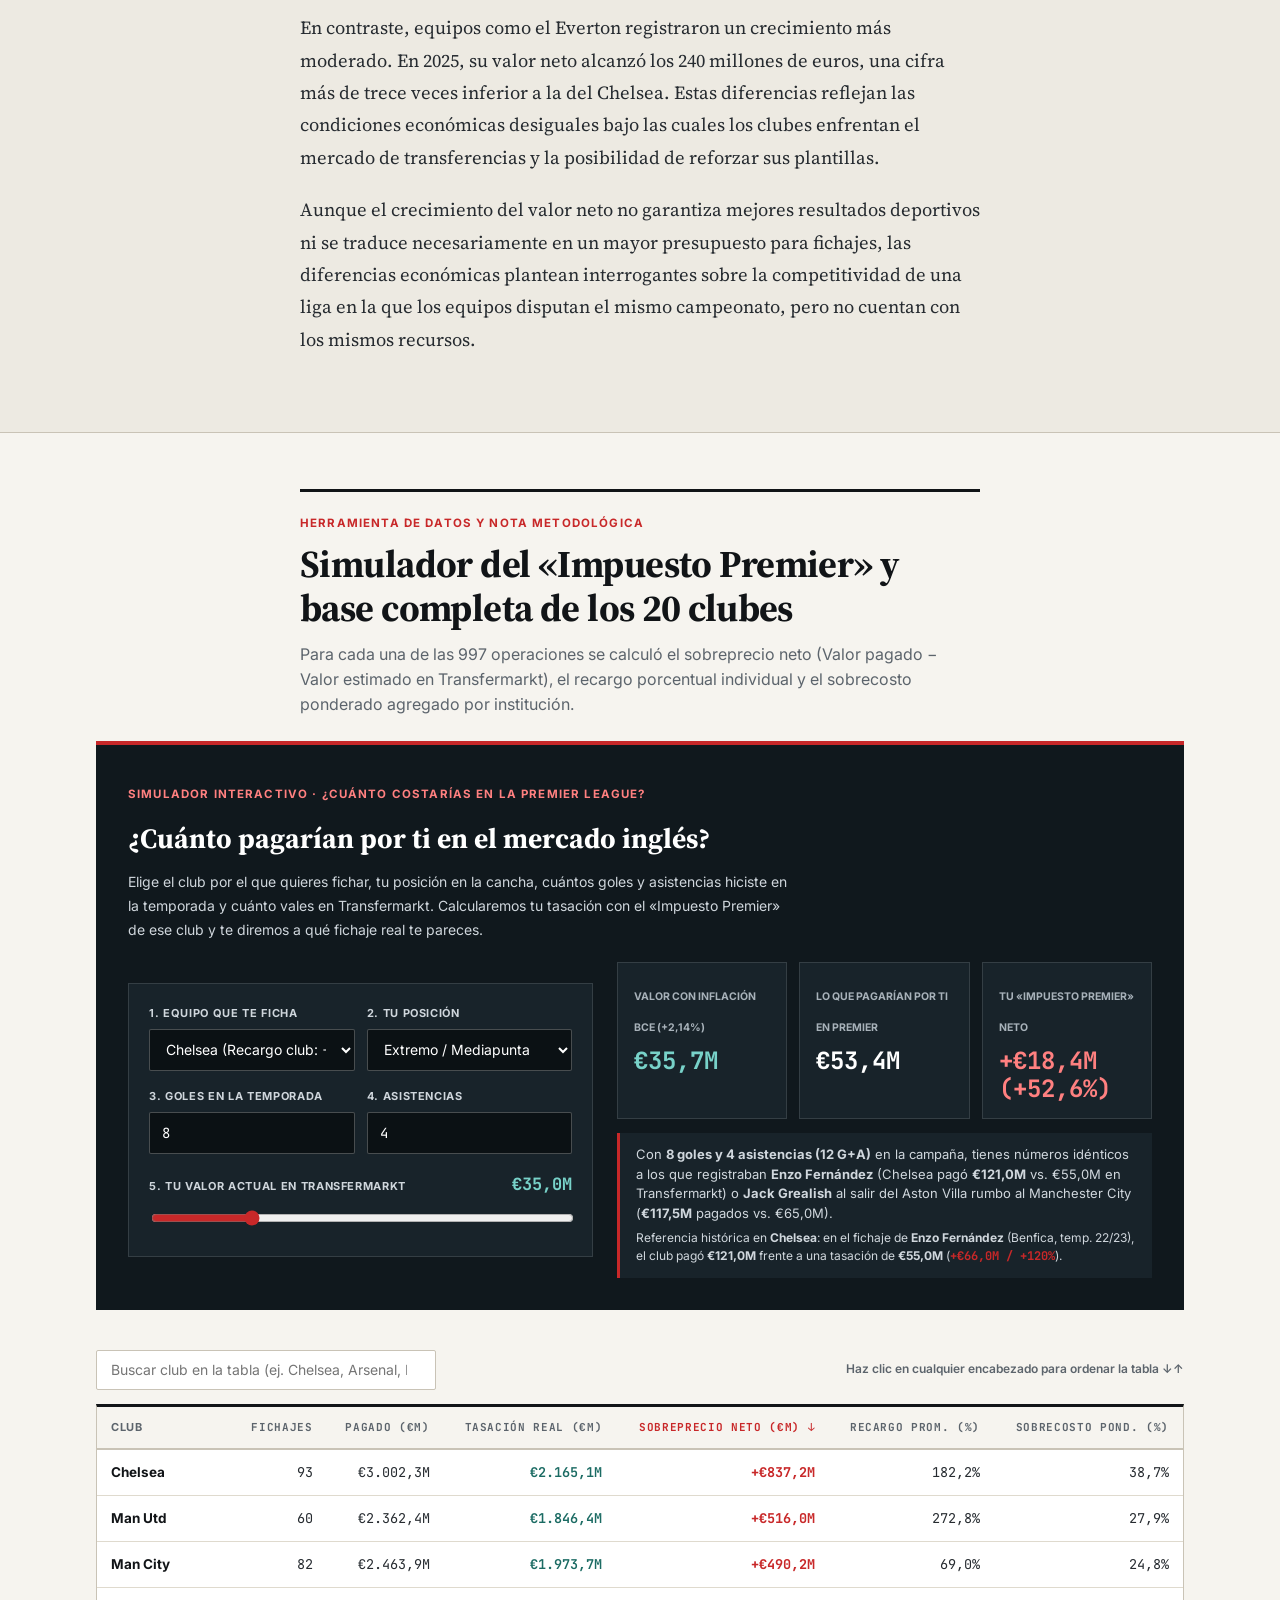
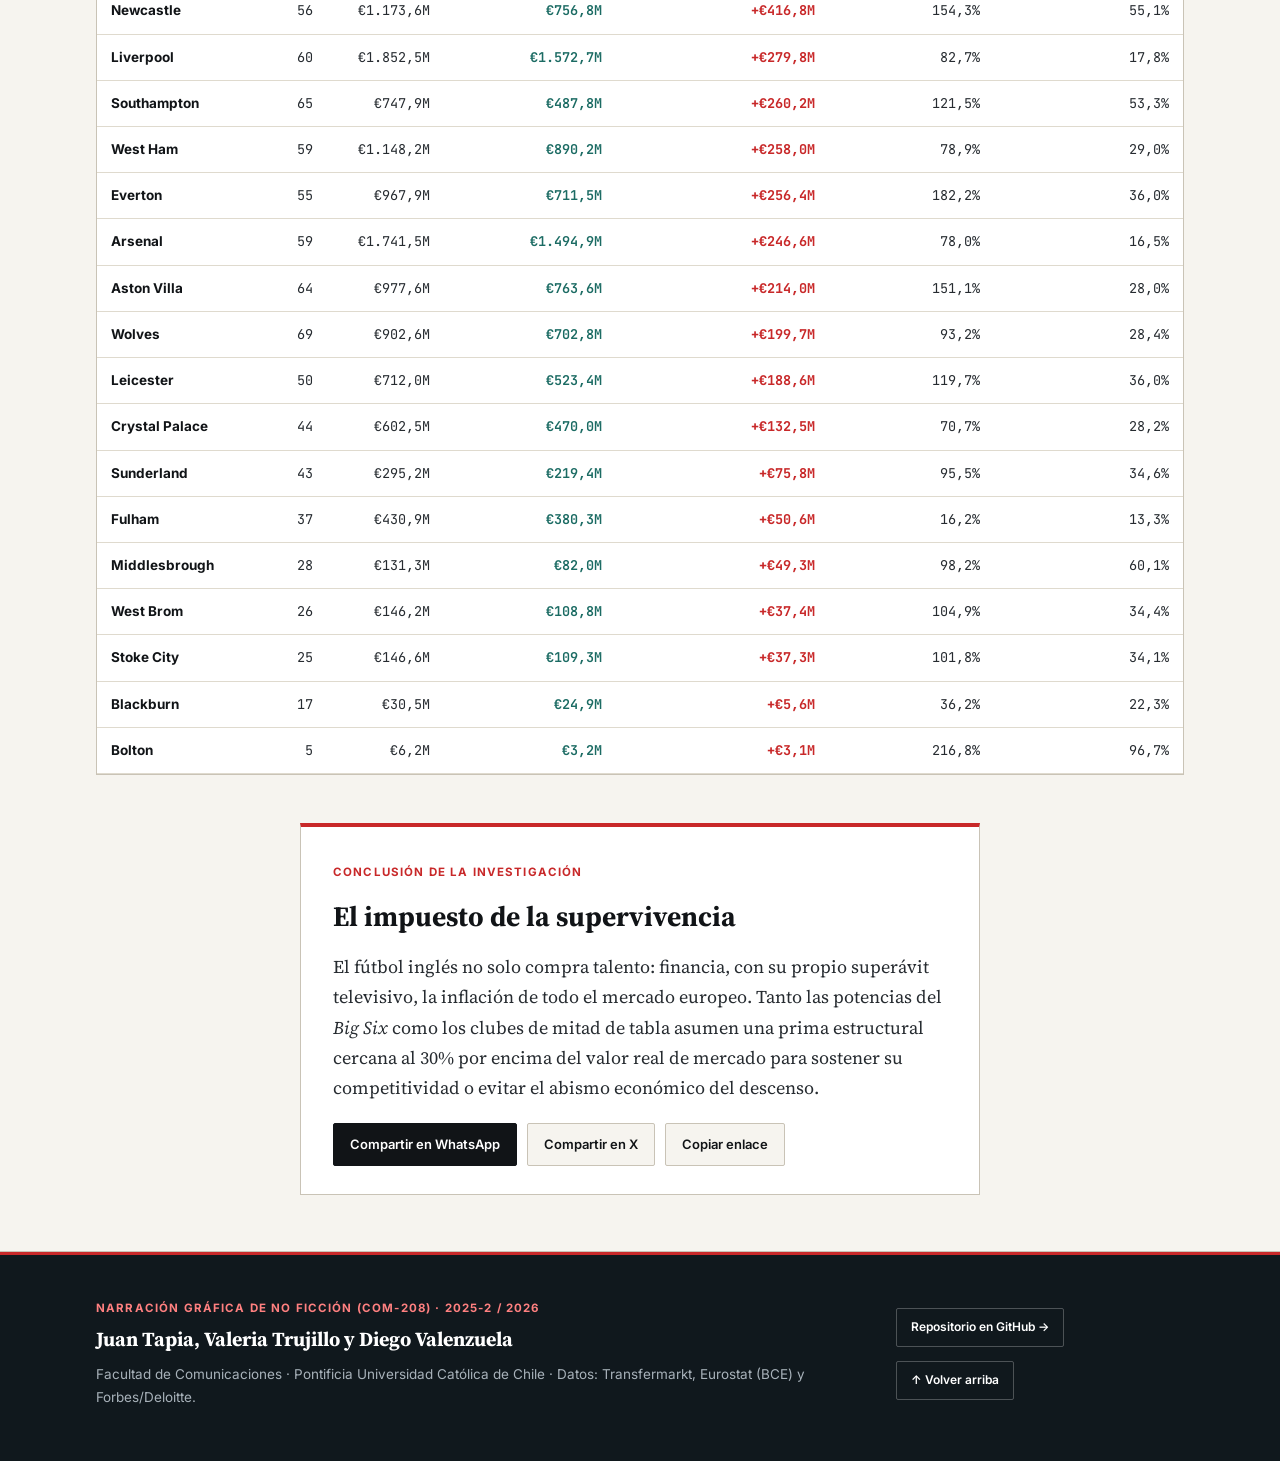
==== commit 174d84f6: "Entrega 05: Texto de Valeria Trujillo, escudos de clubes en Matriz 4 Cuadrantes y limpieza de header" ====
--- a/docs/index.html
+++ b/docs/index.html
@@ -17,8 +17,7 @@
   <header class="site-header">
     <div class="container header-inner">
       <a href="#inicio" class="brand-mark">
-        <span class="brand-tag">INVESTIGACIÓN</span>
-        <span class="brand-wordmark">EL IMPUESTO PREMIER <span>· COM-208 UC</span></span>
+        <span class="brand-wordmark">EL IMPUESTO PREMIER</span>
       </a>
       <nav class="nav-links" aria-label="Navegación principal">
         <a href="#fichajes" class="nav-link">Fichajes Récord</a>
@@ -390,15 +389,15 @@
       <div class="container">
         <div class="section-header-editorial">
           <span class="kicker-label">CAPÍTULO 03 · POR VALERIA TRUJILLO</span>
-          <h2 class="section-title">La otra inflación de la Premier League: clubes que multiplicaron por diez su valor patrimonial</h2>
+          <h2 class="section-title">Veinte años de crecimiento desigual en la Premier League: La evolución del poder adquisitivo en el fútbol inglés</h2>
           <p class="section-standfirst">
-            Detrás del sobreprecio de los futbolistas hay una transformación estructural: entre 2005 y 2025, la valoración económica de clubes como Chelsea y Arsenal pasó de €250 millones a superar los €2.600 y €3.200 millones.
-          </p>
-        </div>
-
-        <div class="prose reading-column">
-          <p class="drop-cap">En el fútbol inglés, los millones ya no se cuentan únicamente en goles, títulos o fichajes. Se cuentan en derechos televisivos, contratos publicitarios, inversionistas extranjeros y valoraciones que convierten a los equipos en verdaderos imperios económicos. Mientras los aficionados discuten cuánto cuesta contratar a un delantero, otra cifra crece silenciosamente detrás de las negociaciones: cuánto vale el club que puede comprarlo.</p>
-          <p>Durante las últimas dos décadas, la evolución económica de los equipos de la Premier League —registrada en las valoraciones históricas de <em>Forbes</em> y en los informes de <em>Deloitte Football Money League</em>— permite entender por qué el mercado británico opera desconectado de la economía real. Los contratos de transmisión internacional y la llegada de fondos soberanos multiplicaron la capacidad financiera de la liga, pero lo hicieron de manera profundamente desigual.</p>
+            Entre 2005 y 2025, el valor neto de los principales clubes de la liga inglesa experimentó un crecimiento significativo, aunque desigual. Mientras el Chelsea y el Arsenal multiplicaron su valor por más de diez, otros equipos registraron un crecimiento considerablemente menor, evidenciando las diferencias económicas con las que compiten en el mercado.
+          </p>
+        </div>
+
+        <div class="prose reading-column">
+          <p class="drop-cap">La competencia en la Premier League no comienza con el pitido inicial del arbitro, sino mucho antes, en el mercado de fichajes. Durante las últimas dos décadas, el crecimiento económico de los clubes ingleses ha sido dispar, consolidando una brecha entre las instituciones con mayor valor neto y aquellas que cuentan con una posición económica menos favorable.</p>
+          <p>En 2005, el Chelsea, el Manchester United y el Arsenal encabezaban la base de datos con valores netos relativamente similares. Veinte años después, el panorama es distinto. Mientras el Chelsea alcanzó los 3.200 millones de euros y el Arsenal los 2.600 millones, el Manchester United llegó a los 793,1 millones. De esta manera, el Chelsea multiplicó su valor por 12,8, mientras que el conjunto de Manchester lo hizo por poco más de tres.</p>
         </div>
 
         <div class="chart-card">
@@ -429,8 +428,9 @@
         </div>
 
         <div class="prose reading-column">
-          <p>La desigualdad económica es una de las claves para interpretar estos datos. Mientras instituciones como <strong>Chelsea</strong> (cuya valoración escaló de €250M en 2005 a €3.200M en 2025, un alza del +1.180%), <strong>Arsenal</strong> (de €240M a €2.600M), <strong>Liverpool</strong> (€836,1M) y <strong>Manchester City</strong> (de €90,1M a €829,3M) construyeron marcas globales con respaldo multimillonario, los clubes de mitad de tabla compiten durante noventa minutos bajo las mismas reglas pero desde posiciones financieras abismalmente distintas.</p>
-          <p>La Premier League no solo se ha convertido en una competencia por los puntos: también es una disputa por ingresos, inversiones y poder económico. Y quizás la pregunta ya no sea únicamente por qué los jugadores cuestan tanto, sino cuánto ha crecido la industria que está dispuesta a sobrepagar por ellos.</p>
+          <p>Otro caso destacado es el Manchester City, cuyo valor neto pasó de 90,1 millones de euros en 2005 a 829,3 millones en 2025, lo que representa un crecimiento del 820%. El club logró superar económicamente al Manchester United según este indicador, pese a comenzar el periodo con un valor considerablemente inferior.</p>
+          <p>En contraste, equipos como el Everton registraron un crecimiento más moderado. En 2025, su valor neto alcanzó los 240 millones de euros, una cifra más de trece veces inferior a la del Chelsea. Estas diferencias reflejan las condiciones económicas desiguales bajo las cuales los clubes enfrentan el mercado de transferencias y la posibilidad de reforzar sus plantillas.</p>
+          <p>Aunque el crecimiento del valor neto no garantiza mejores resultados deportivos ni se traduce necesariamente en un mayor presupuesto para fichajes, las diferencias económicas plantean interrogantes sobre la competitividad de una liga en la que los equipos disputan el mismo campeonato, pero no cuentan con los mismos recursos.</p>
         </div>
       </div>
     </section>
